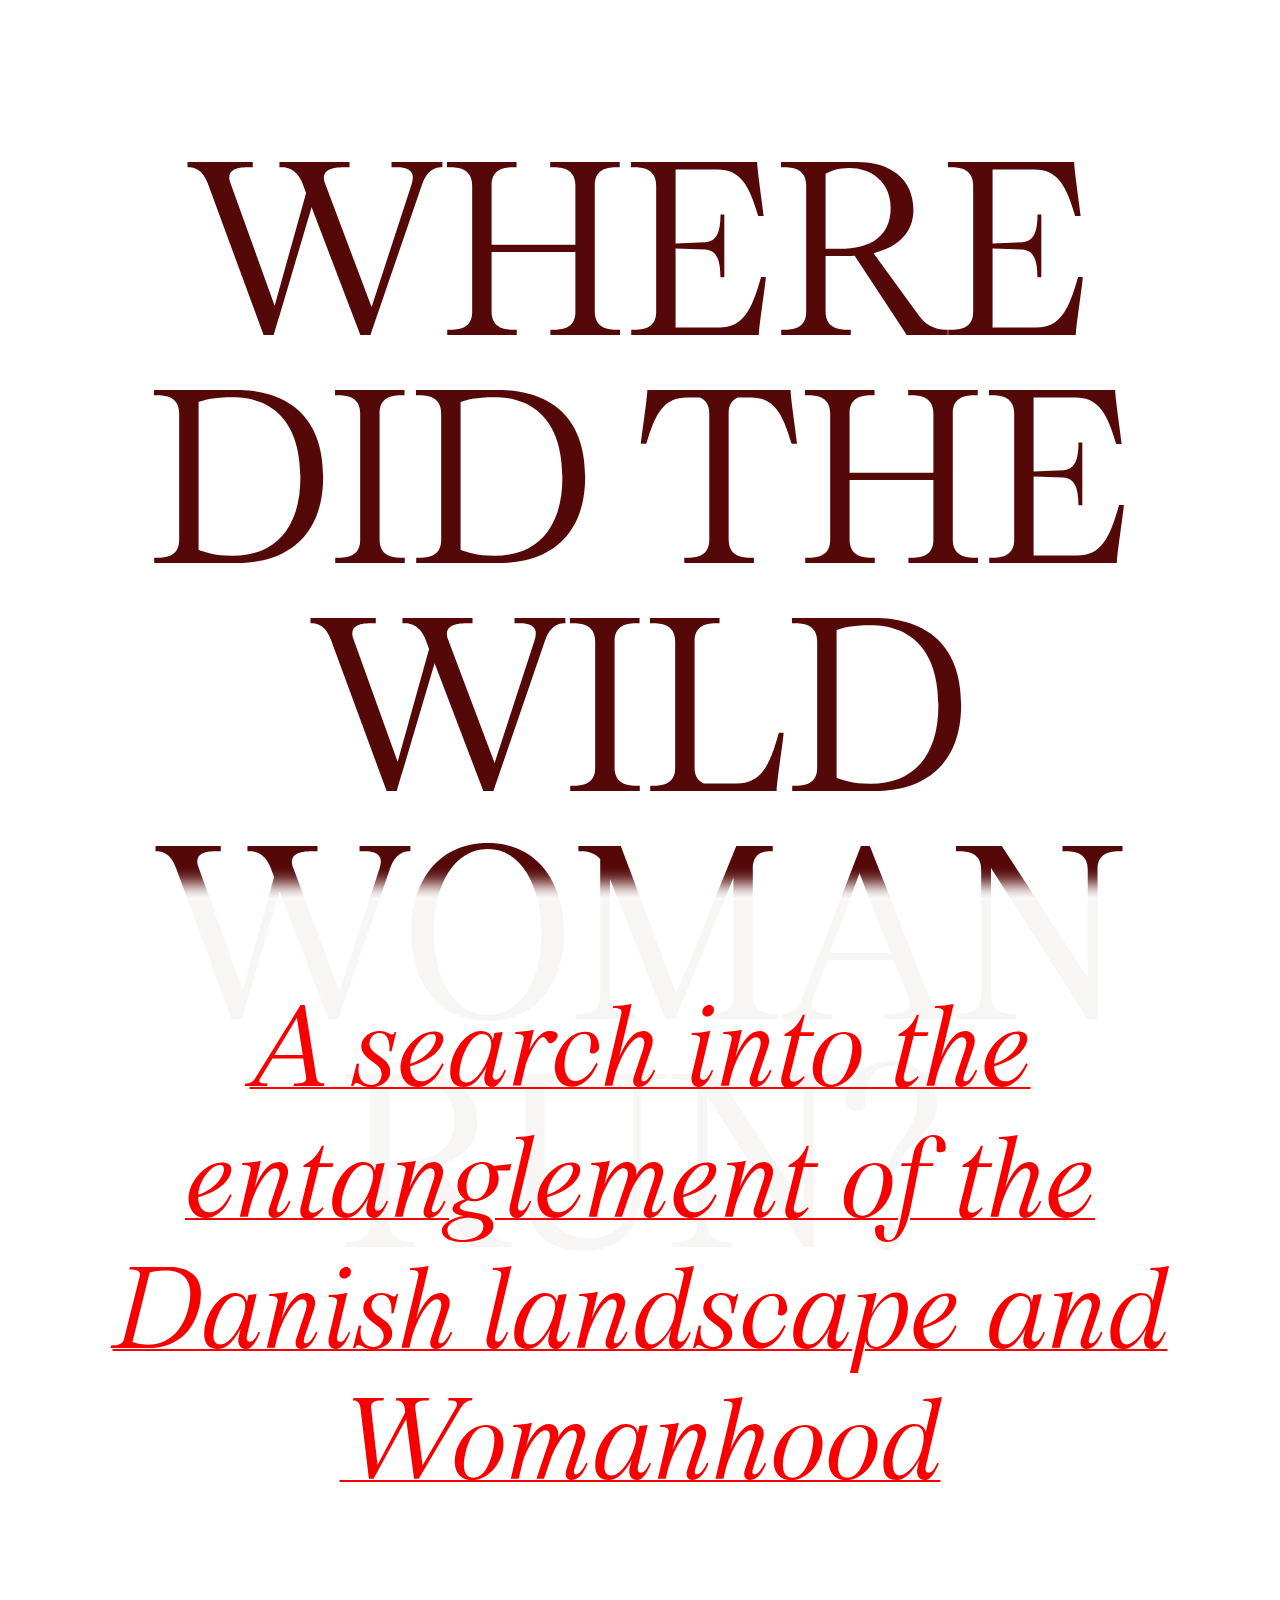
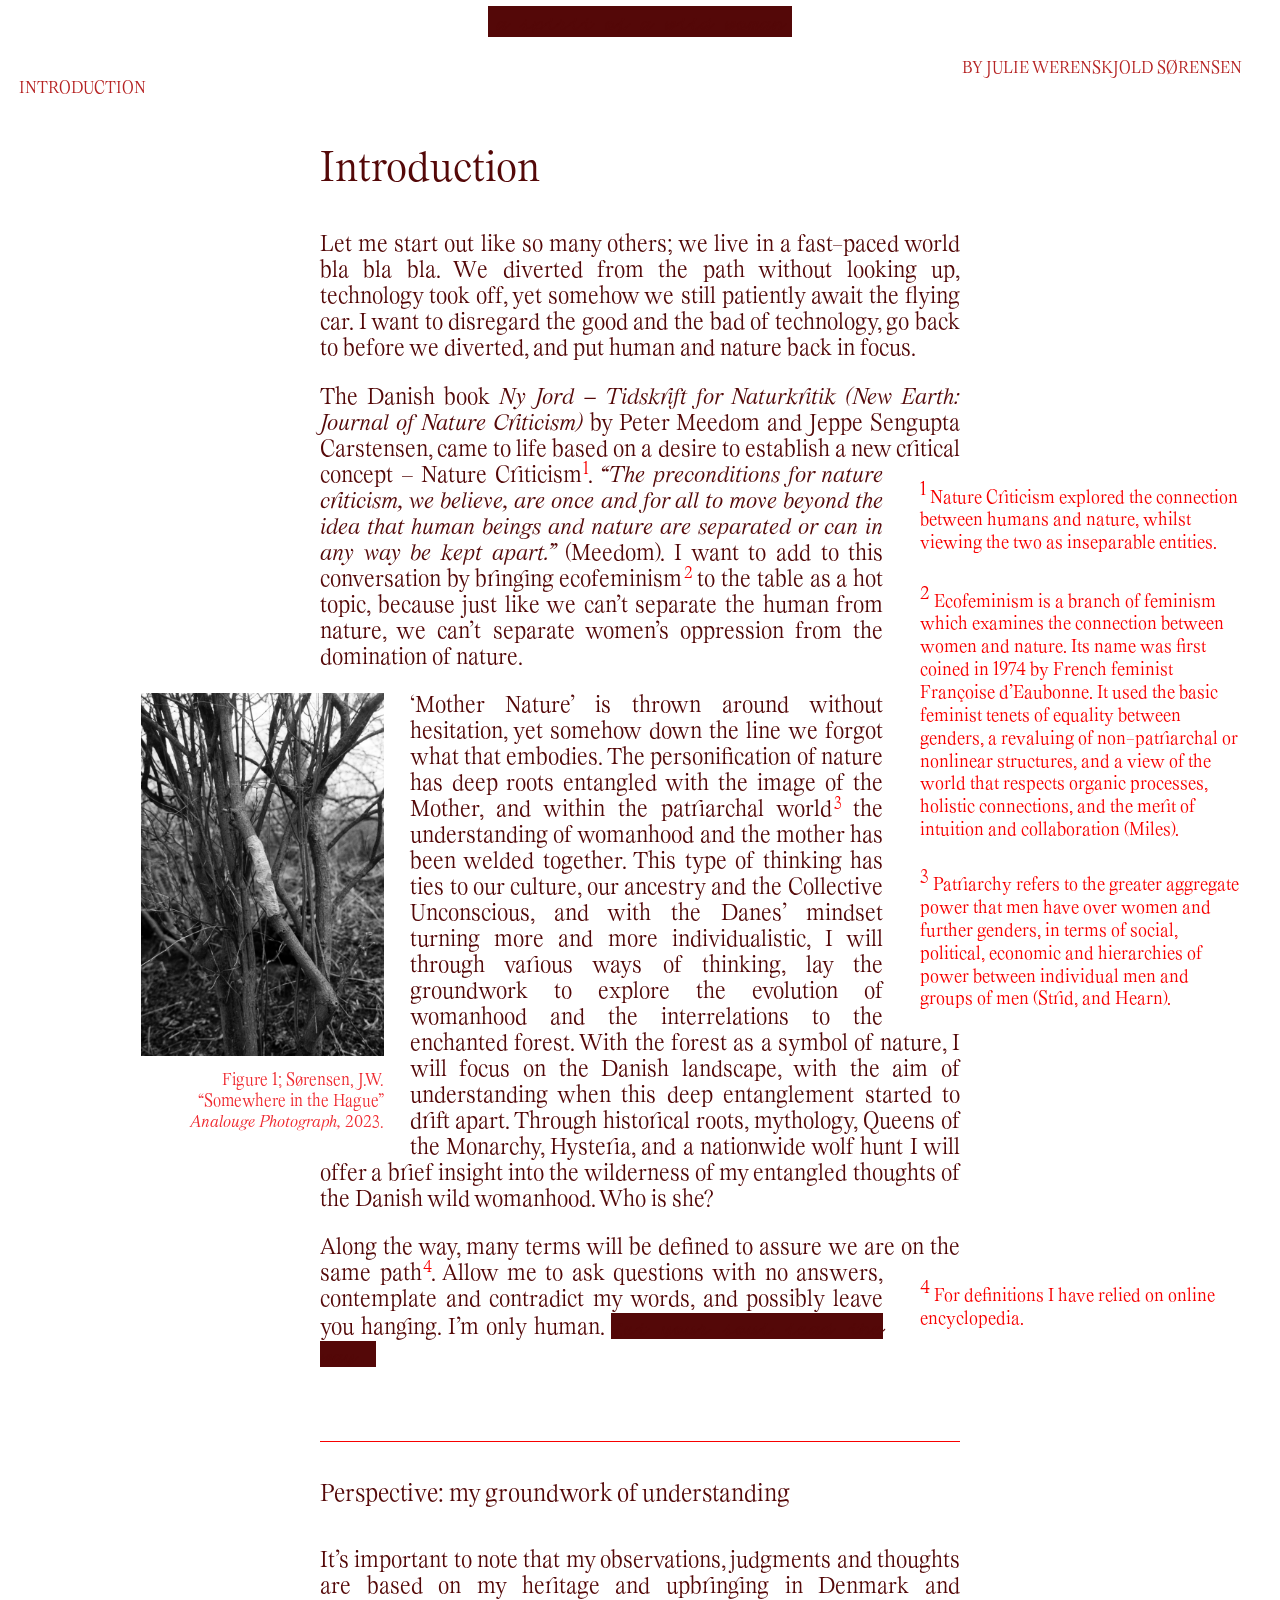
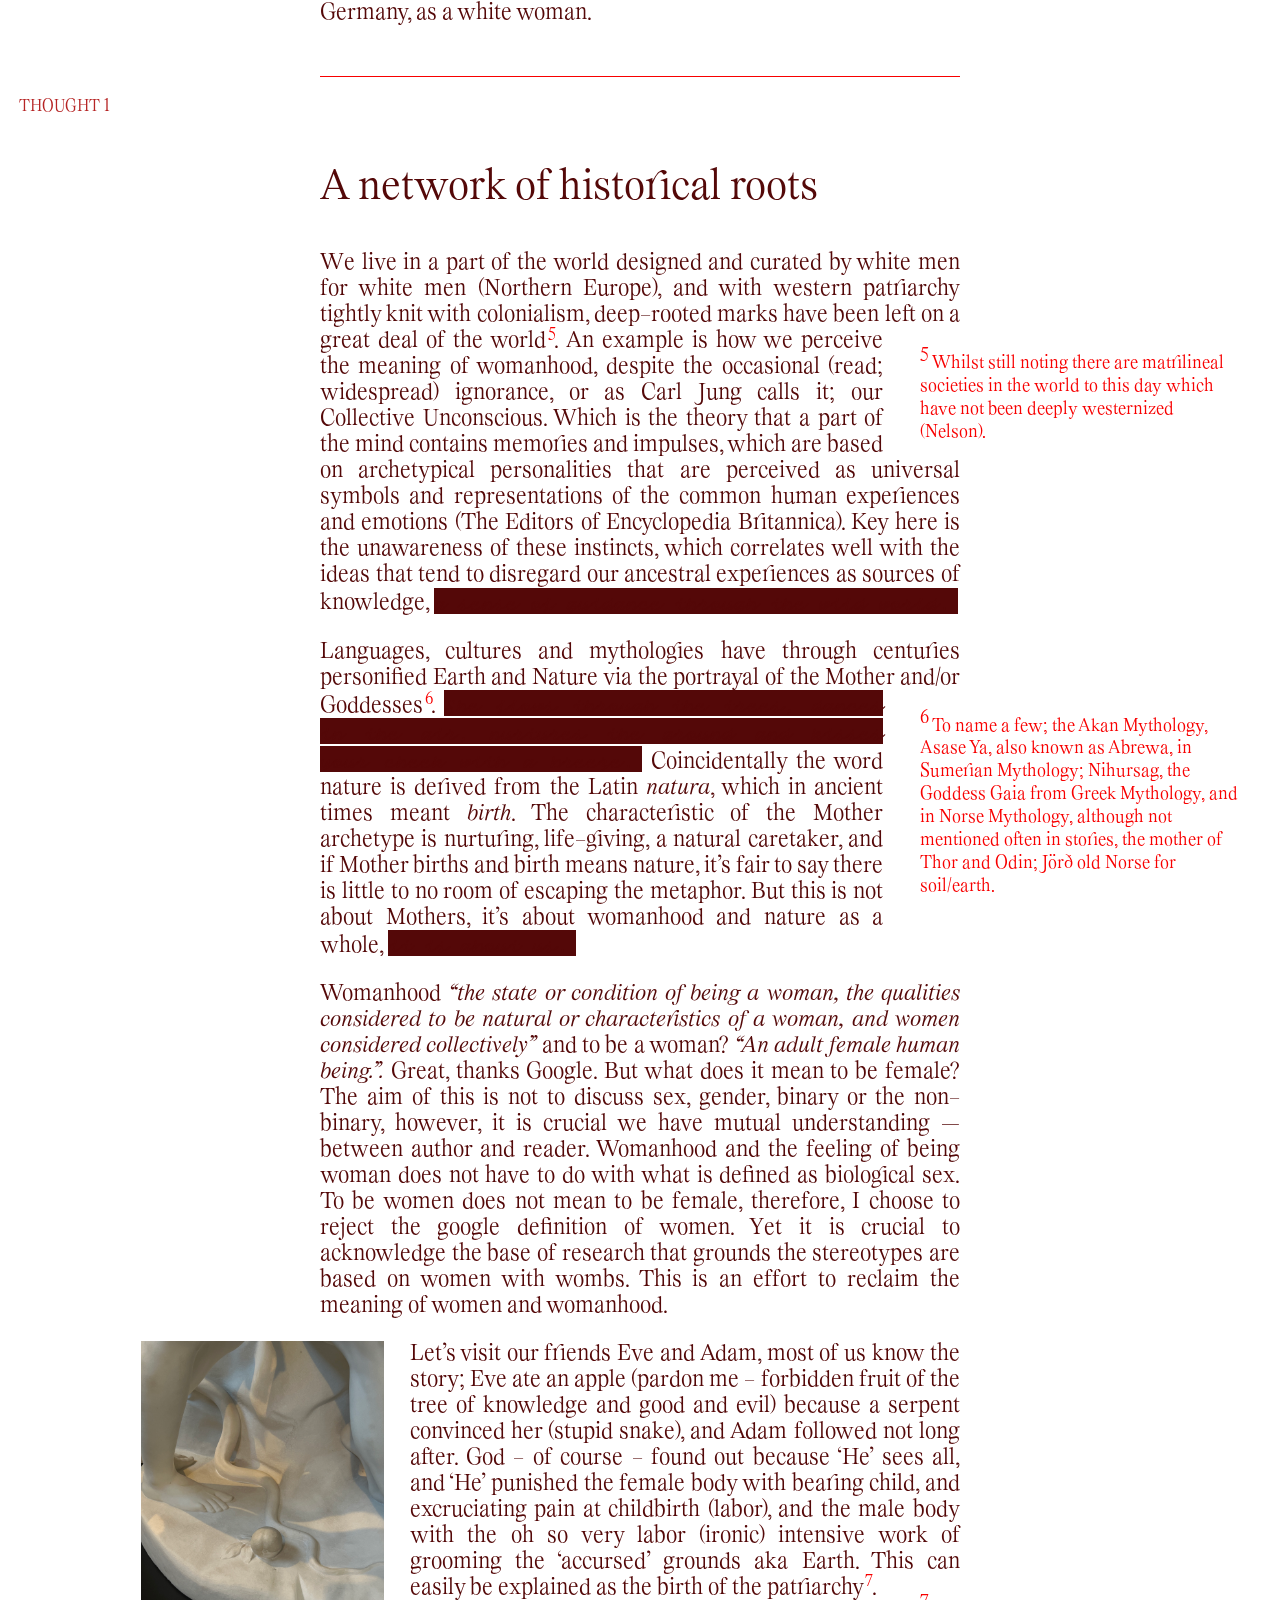
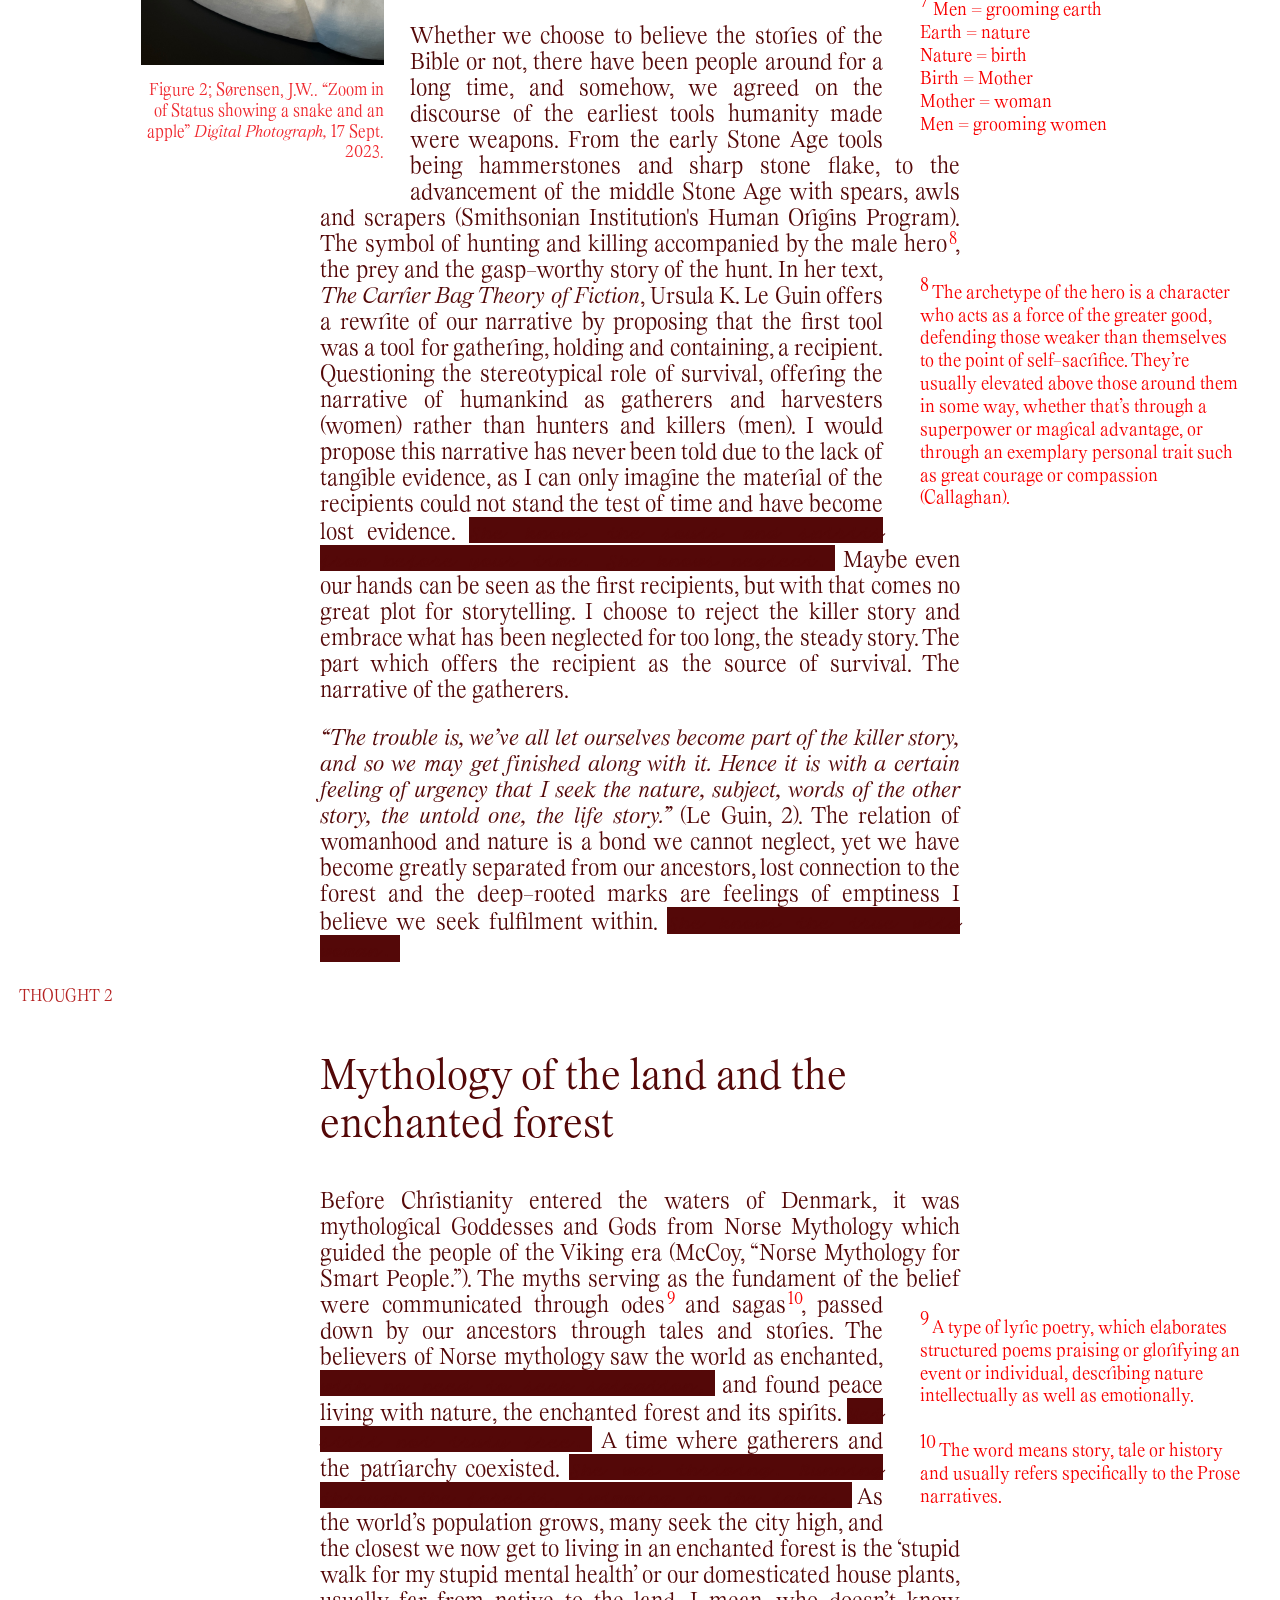
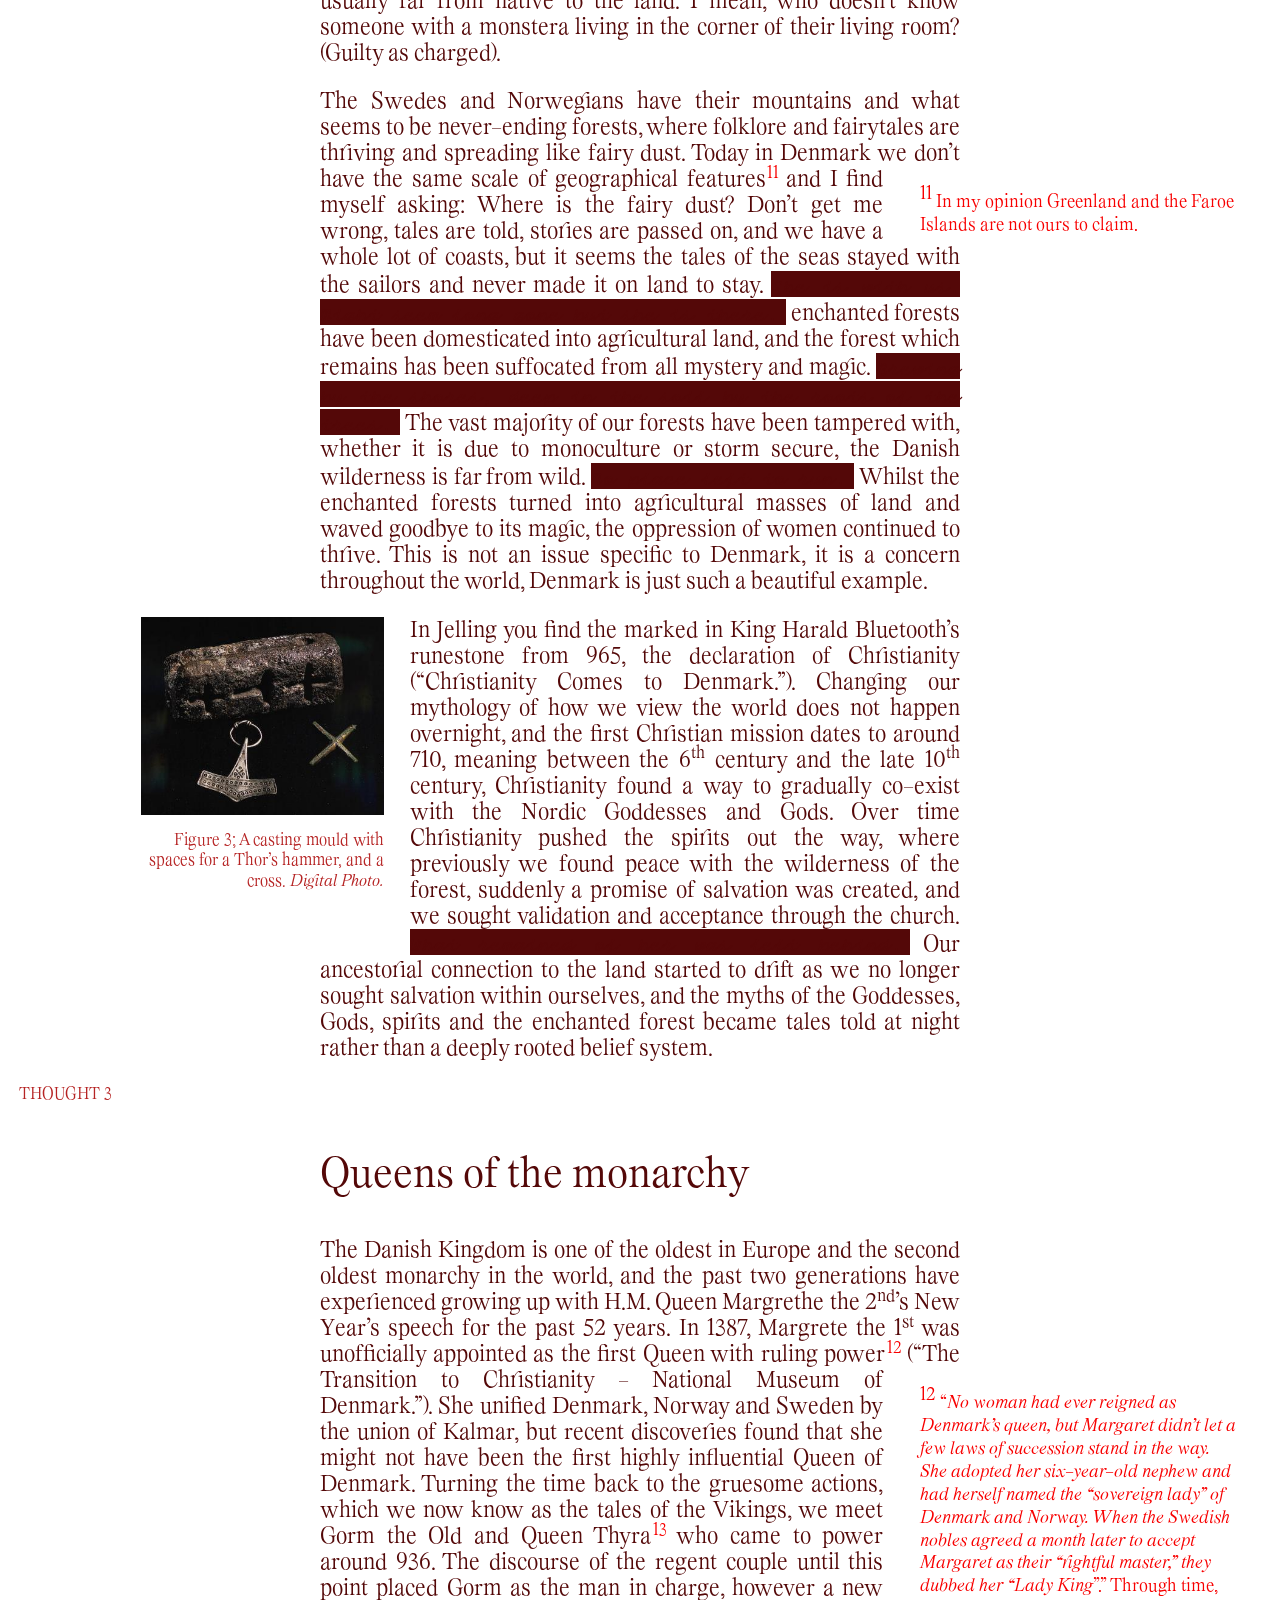
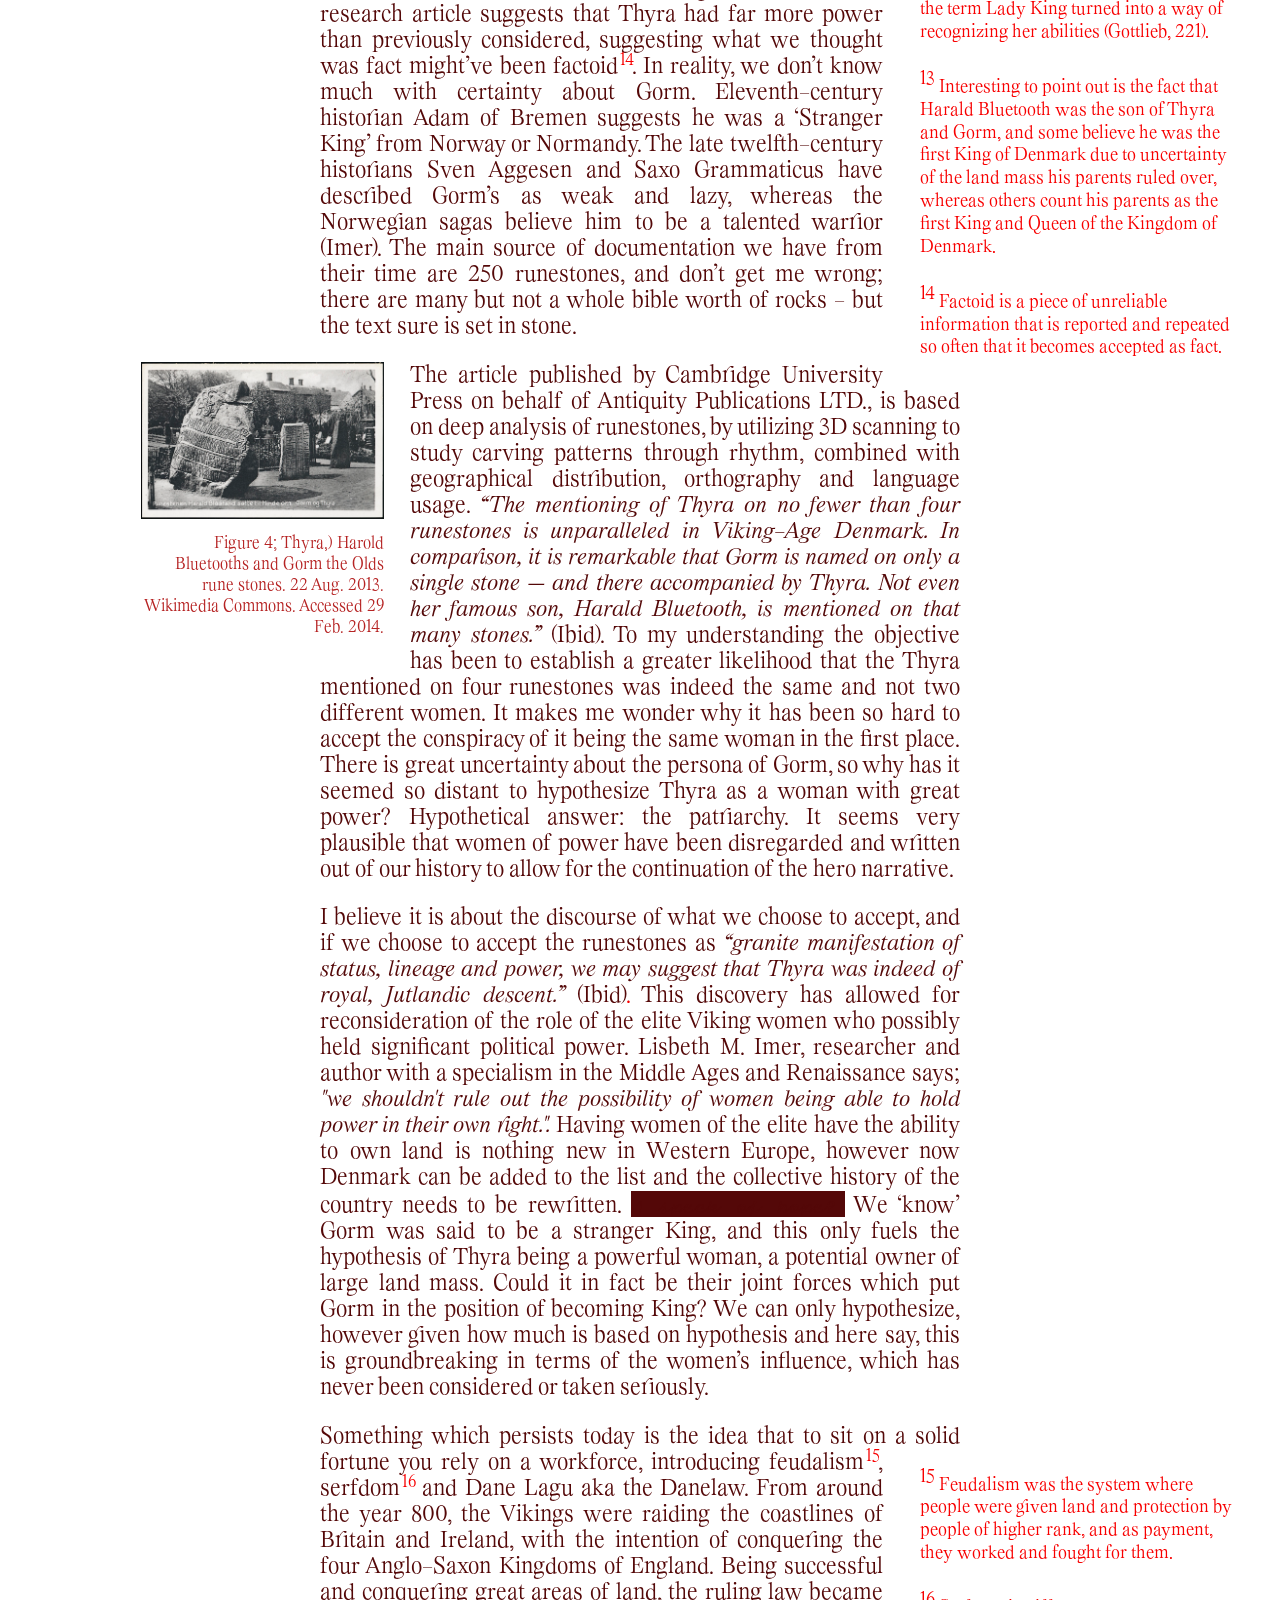
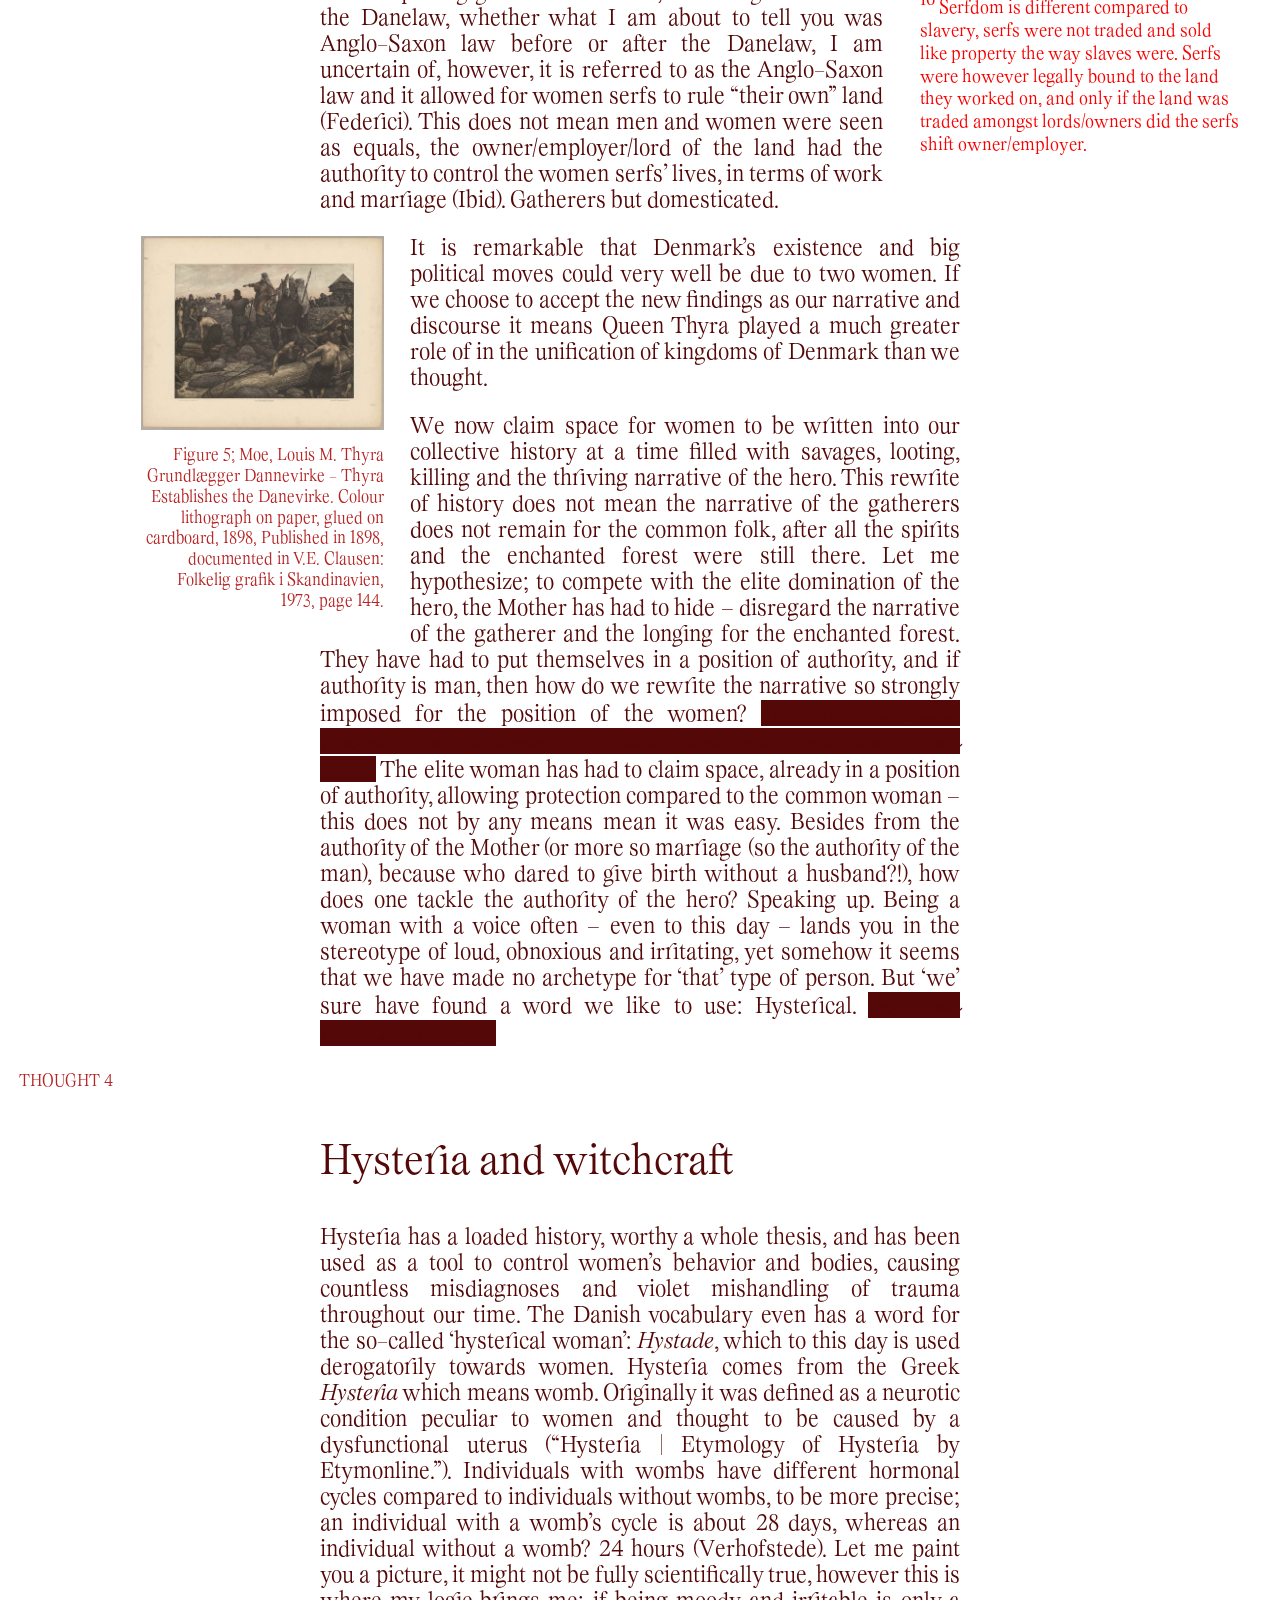
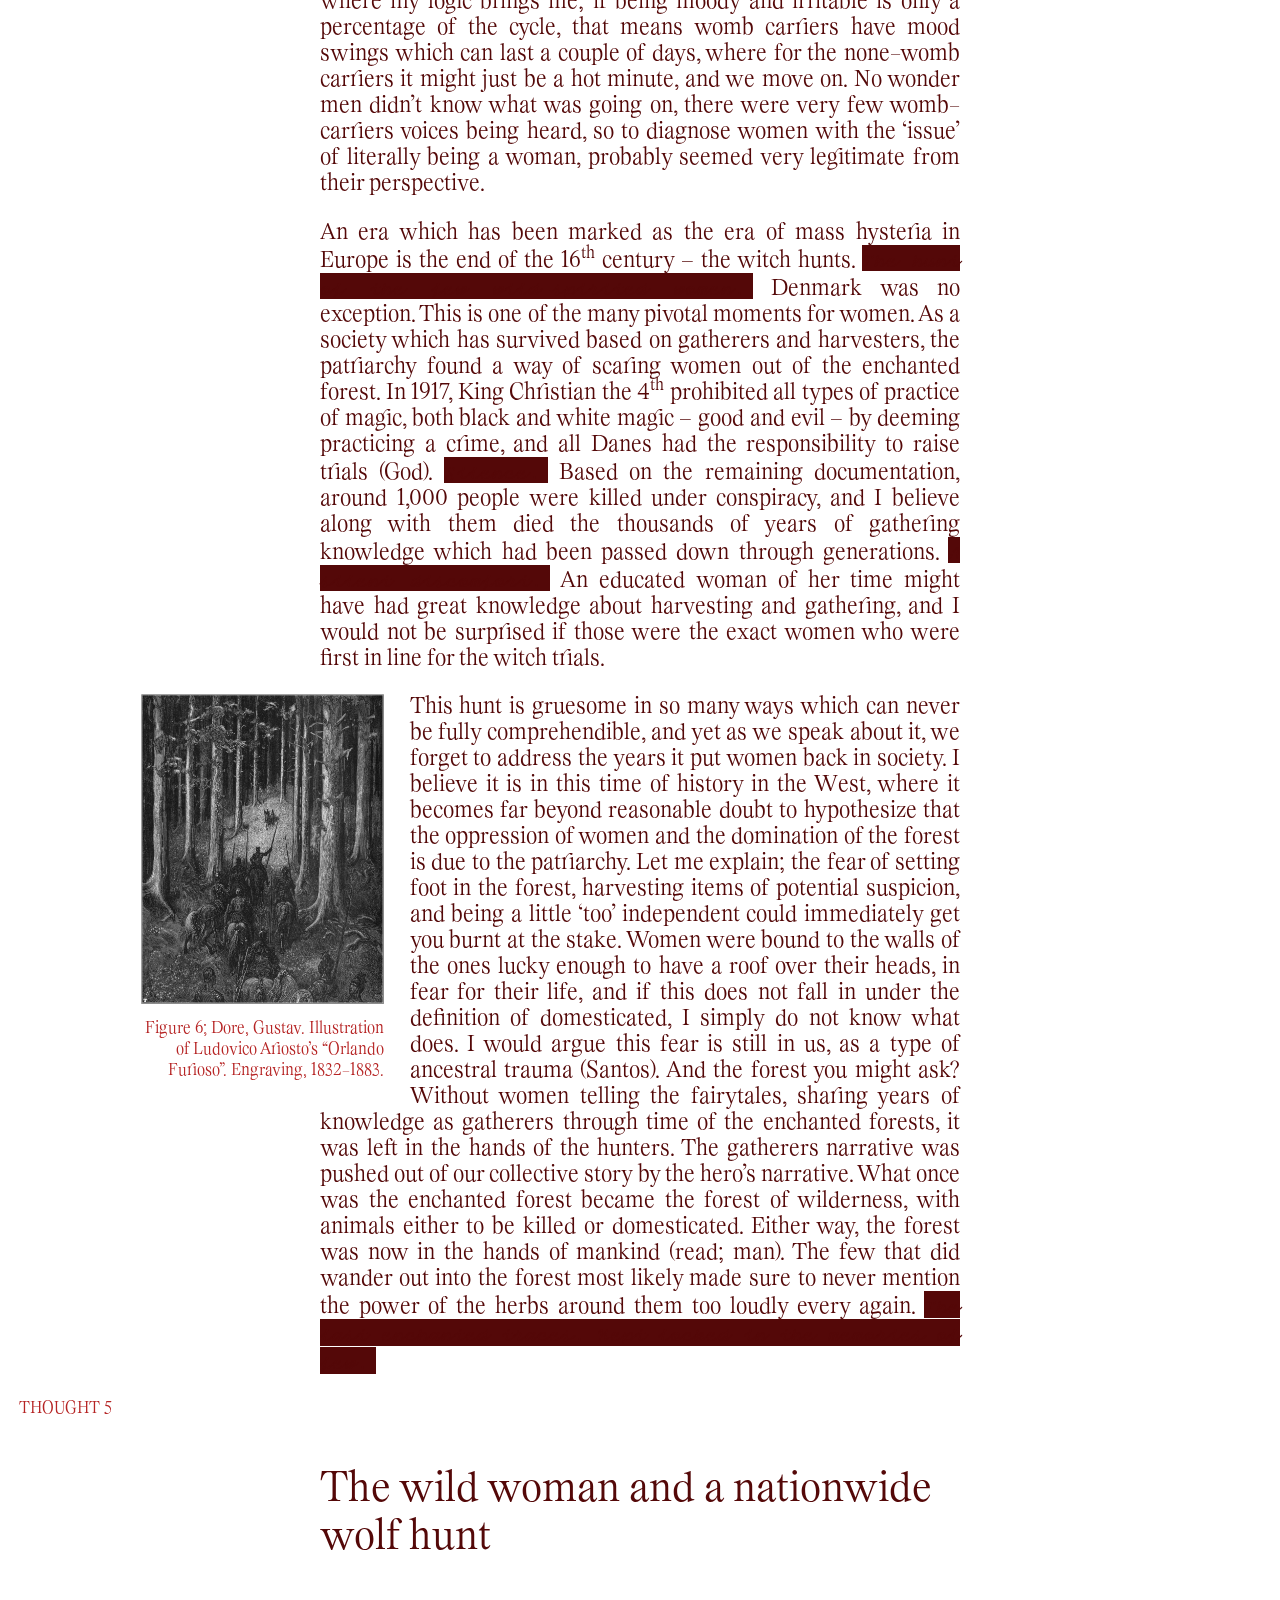
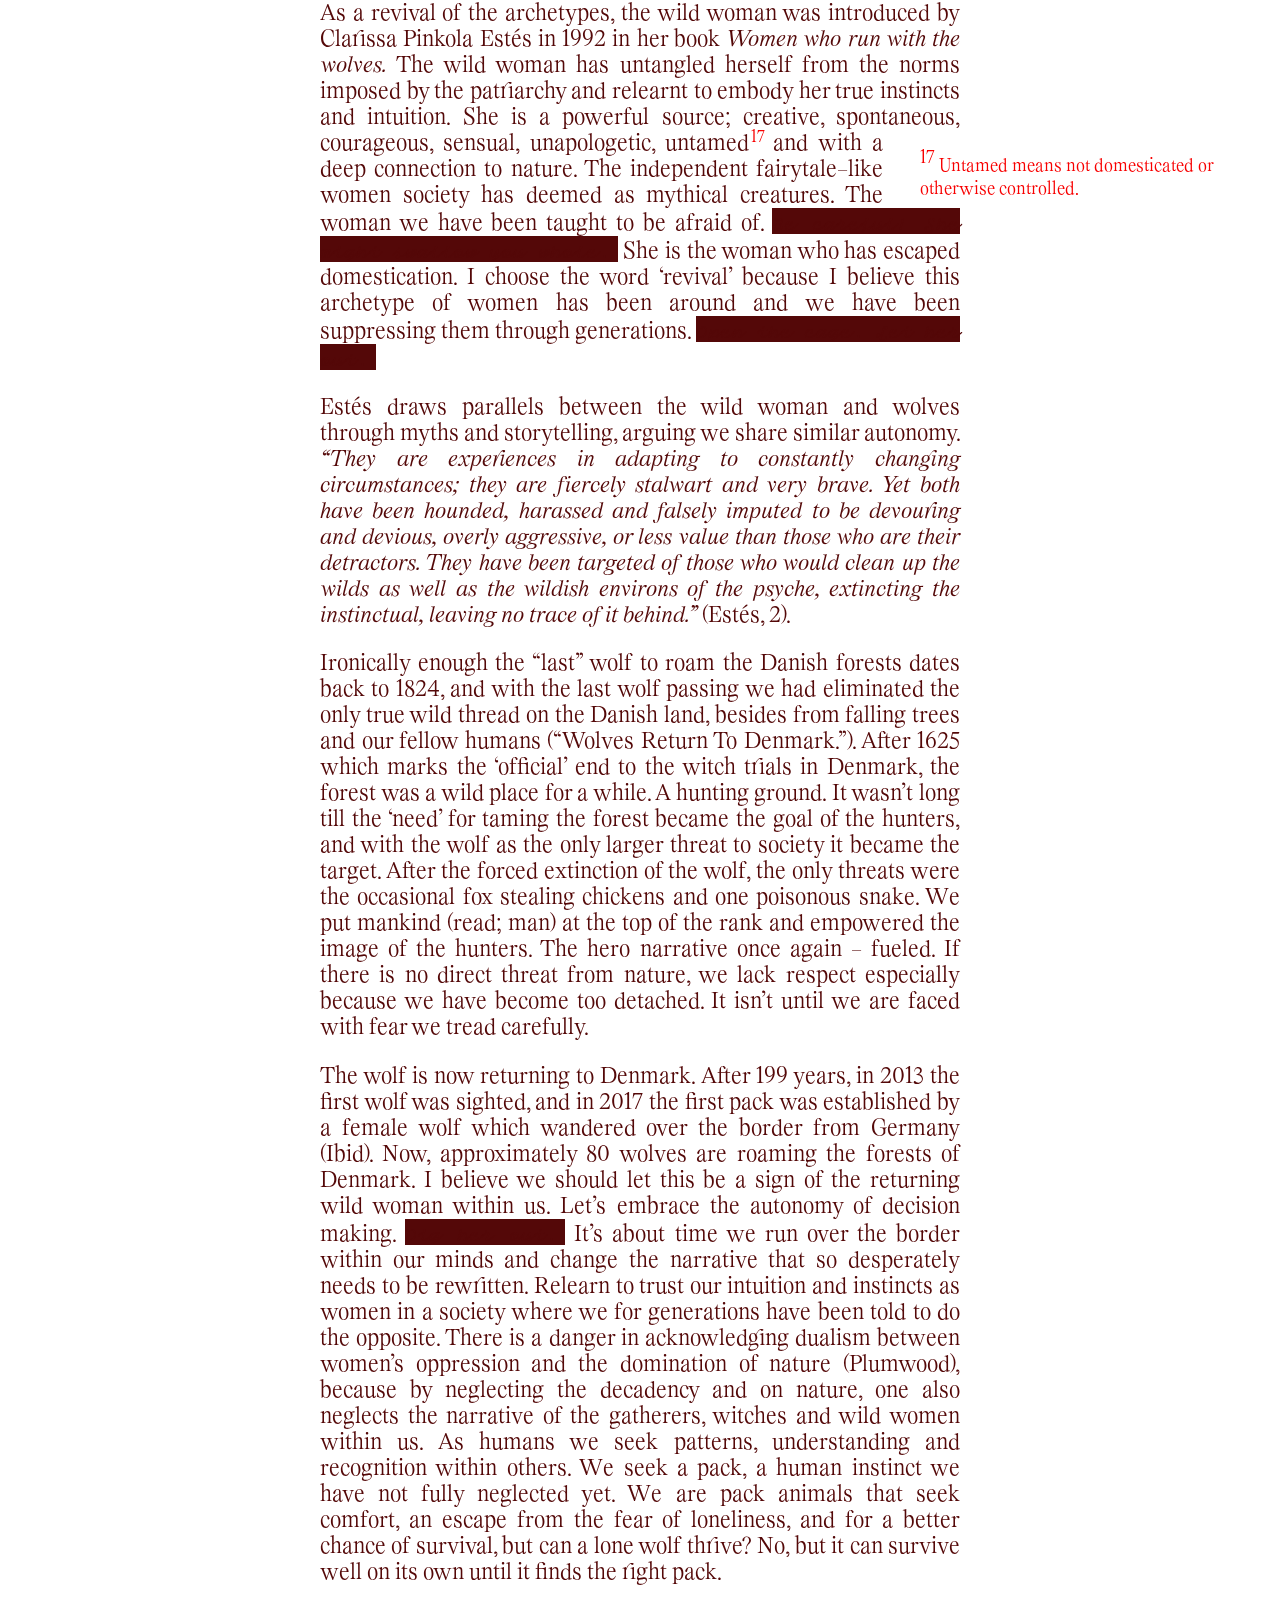
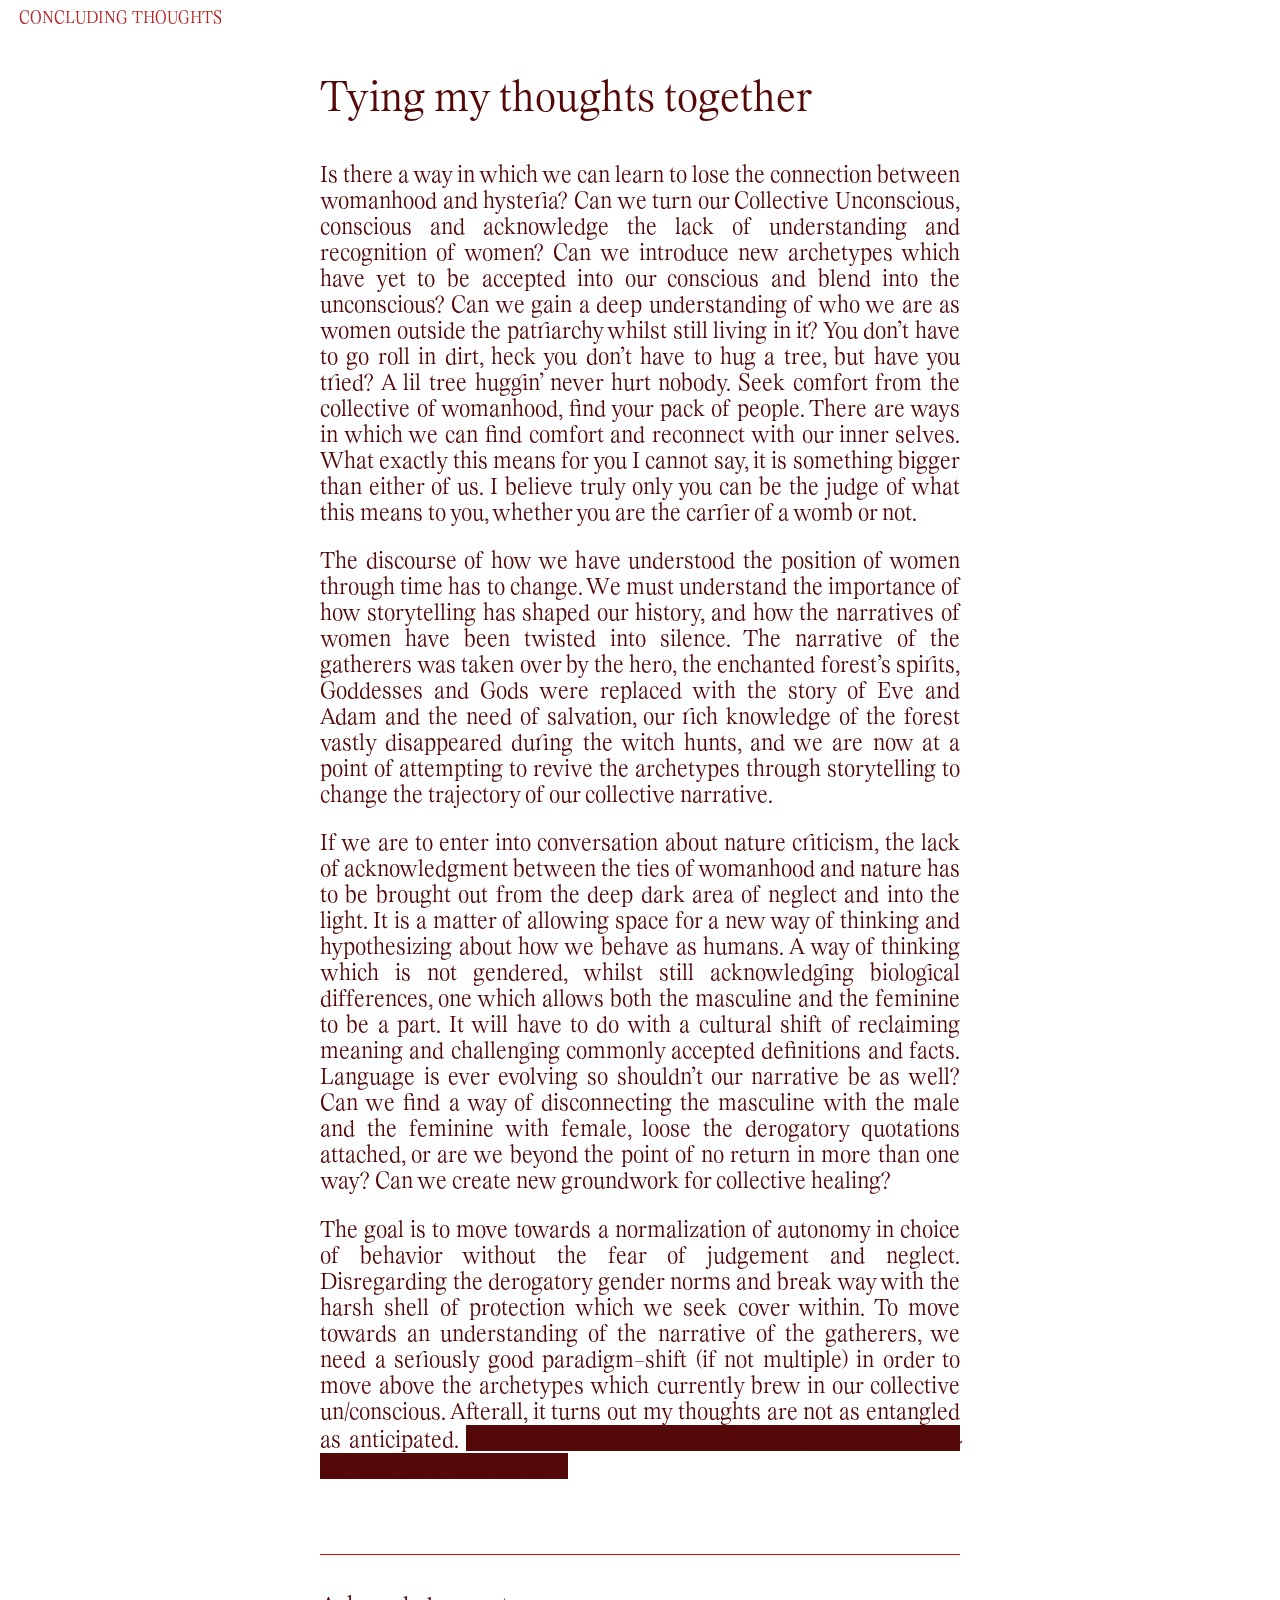
==== index.html @ 1eba6f76 "050324 trial run 2" ====
<!DOCTYPE html>

<html lang="en">

<head>

	<meta charset="utf-8">
	<meta name="viewport" content="width=device-width,initial-scale=1.0">

	<!-- meta tags, fill them with website meta infos -->
	<meta name="description" content="Description of your web page" />
	<meta name="keywords" content="Keyword 1, Keyword 2, Keyword 3, Keyword 4, Keyword 5 ..." />
	<meta name="author" content="Name of the author/owner of the webpage's content" />

	<!-- copied from the 24_02_05_JWS_THESIS?html file -->
	<meta charset="utf-8" />
	<meta name="generator" content="pandoc" />
	<meta name="viewport" content="width=device-width, initial-scale=1.0, user-scalable=yes" />

	<!-- favicon, fill with a 512x512px .png image named 'favicon.png' -->
	<!-- <link rel="icon" href="assets/images/favicon/favicon.png" /> -->
	<link rel="icon"
		href="data:image/svg+xml,<svg xmlns=%22http://www.w3.org/2000/svg%22 viewBox=%2210 0 100 100%22><text y=%22.90em%22 font-size=%2290%22>🌱</text></svg>">

	<!-- website title, visible in the browser window and on link sharing -->
	<title>Where did the wild woman run?</title>

	<!-- links for extensions and dependencies -->

	<!-- css -->
	<!-- first link your CSS dependences, here is normalize, a CSS 'reset' for cross-browser appearence uniformity -->
	<link rel="stylesheet" href="assets/css/normalize.css">
	<!-- you stylesheet -->
	<link rel="stylesheet" href="assets/css/style.css?ver=1.0">
	<!-- the link to tufte.css -->
	<!-- <link rel="stylesheet" href="assets/css/tufte.css" /> -->

	<!-- js -->
	<!-- first link your javascript dependencies, here as an example is Jquery -->
	<script type="text/javascript" src="assets/js/jquery-3.6.0.min.js"></script>
	<!-- your function scripts -->
	<script type="text/javascript" src="assets/js/script.js?ver=1.0"></script>

</head>

<body>

	<!-- webpage content goes here -->
	<section>
		<div class="page-wrapper">

			<header>
				<div class="burger-menu">
					<div class="burger-icon">Index</div>
					<nav class="dropdown">
						<ul>
							<li><a href="#chapter-0" class="button"> Introduction </a></li>
							<li><a href="#chapter-1" class="button"> Thought 1 </a></li>
							<li><a href="#chapter-2" class="button"> Thought 2 </a></li>
							<li><a href="#chapter-3" class="button"> Thought 3 </a></li>
							<li><a href="#chapter-4" class="button"> Thought 4 </a></li>
							<li><a href="#chapter-5" class="button"> Thought 5 </a></li>
							<li><a href="#chapter-6" class="button"> Concluding Thoughts </a></li>
							<li><a href="#chapter-7" class="button"> Bibliography </a></li>
						</ul>
					</nav>
				</div>
			</header>

			<div class="main-header">
				<h1>Where did the wild woman run?</h1>
			</div>

			<!-- <div class="landingpages">
		<img src="assets/images/landingpage_img.jpg" alt="" class="landingpage">
		<img src="assets/images/landingpage_img_mobile.jpg" alt="" class="landingpage_mobile">
	</div> -->

			<!-- <div class="imagery">(INSERT IMAGE VISUAL HERE)</div> -->

			<div class="thesis">

				<h2>A search into the entanglement of the Danish landscape and Womanhood</h2>

				<h4><span>a spirit of a wild woman</span></h4>

				<div id="name"> By Julie Werenskjold Sørensen</div>

				<main>

					<div class="chapter-header" id="chp-head-0">
						<a href="#chapter-0">Introduction
							<span class="mobile-only-text">Introduction</span>
						</a>
					</div>

					<h3 class="chapter-head" id="chapter-0">Introduction</h3>

					<p>Let me start out like so many others; we live in a fast-paced world bla bla bla. We diverted from
						the path without
						looking up, technology took off, yet somehow we still patiently await the flying car. I want to
						disregard the good
						and the bad of technology, go back to before we diverted, and put human and nature back in
						focus.</p>

					<p>The Danish book <em>Ny Jord – Tidskrift for Naturkritik (New Earth: Journal of Nature
							Criticism)</em> by Peter
						Meedom and Jeppe Sengupta Carstensen, came to life based on a desire to establish a new critical
						concept – Nature
						Criticism<span class="sidenote-wrapper"><label for="sn-0"
								class="margin-toggle sidenote-number"></label><input type="checkbox" id="sn-0"
								class="margin-toggle" /><span class="sidenote">Nature Criticism explored the
								connection between humans and nature, whilst viewing the two as inseparable entities.
								<br />
							</span></span>. <em>“The preconditions for nature criticism, we believe, are once and for
							all to move beyond the
							idea that human beings and nature are separated or can in any way be kept apart.”</em>
						(Meedom). I want to add to this conversation by bringing
						ecofeminism<span class="sidenote-wrapper"><label for="sn-1"
								class="margin-toggle sidenote-number"></label><input type="checkbox" id="sn-1"
								class="margin-toggle" /><span class="sidenote">Ecofeminism is a branch of feminism which
								examines the
								connection between women and nature. Its name was first coined in 1974 by French
								feminist Françoise d’Eaubonne.
								It used the basic feminist tenets of equality between genders, a revaluing of
								non-patriarchal or nonlinear
								structures, and a view of the world that respects organic processes, holistic
								connections, and the merit of
								intuition and collaboration (Miles).
								<br />
							</span></span> to the table as a hot topic, because just like we can’t separate the human
						from nature, we can’t
						separate women’s oppression from the domination of nature.</p>

					<span class="caption">
						<img src="assets/images/figure_3.jpg" alt="">
						Figure 1; Sørensen, J.W. “Somewhere in the Hague” <em>Analouge Photograph,</em> 2023.
					</span>

					<p>‘Mother Nature’ is thrown around without hesitation, yet somehow down the line we forgot what
						that embodies. The
						personification of nature has deep roots entangled with the image of the Mother, and within the
						patriarchal
						world<span class="sidenote-wrapper"><label for="sn-2"
								class="margin-toggle sidenote-number"></label><input type="checkbox" id="sn-2"
								class="margin-toggle" /><span class="sidenote">Patriarchy refers to the greater
								aggregate power that men have over women and further genders, in terms of social,
								political, economic and
								hierarchies of power between individual men and groups of men (Strid, and Hearn).
								<br />
							</span></span> the understanding of womanhood and the mother has been welded together. This
						type of thinking has
						ties to our culture, our ancestry and the Collective Unconscious, and with the Danes’ mindset
						turning more and more
						individualistic, I will through various ways of thinking, lay the groundwork to explore the
						evolution of womanhood
						and the interrelations to the enchanted forest. With the forest as a symbol of nature, I will
						focus on the Danish
						landscape, with the aim of understanding when this deep entanglement started to drift apart.
						Through historical
						roots, mythology, Queens of the Monarchy, Hysteria, and a nationwide wolf hunt I will offer a
						brief insight into the
						wilderness of my entangled thoughts of the Danish wild womanhood. Who is she?</p>

					<p>Along the way, many terms will be defined to assure we are on the same path<span
							class="sidenote-wrapper"><label for="sn-3"
								class="margin-toggle sidenote-number"></label><input type="checkbox" id="sn-3"
								class="margin-toggle" /><span class="sidenote">For definitions I have relied on online
								encyclopedia.
								<br />
							</span></span>. Allow me to ask questions with no answers, contemplate and contradict my
						words, and possibly leave
						you hanging. I’m only human. <span class="spirit">Let your soul lead the way.</span></p>

					<p><strong><br />
						</strong></p>

					<hr class="lines">
					<h5 id="perspective-my-groundwork-of-understanding">Perspective: my groundwork of understanding
						</h3>

						<p>It’s important to note that my observations, judgments and thoughts are based on my heritage
							and upbringing in
							Denmark and Germany, as a white woman.<br>
							<br>
						</p>
						<hr class="lines">




						<div class="chapter-header" id="chp-head-1">
							<a href="#chapter-1">Thought 1</a>
						</div>
						<h3 class="chapter-head" id="chapter-1">A network of historical roots
							<!-- <span class="mobile-only-text">Thought 1: A network of historical roots</span> -->
						</h3>

						<p>We live in a part of the world designed and curated by white men for white men (Northern
							Europe), and with western
							patriarchy tightly knit with colonialism, deep-rooted marks have been left on a great deal
							of the world<span class="sidenote-wrapper"><label for="sn-4"
									class="margin-toggle sidenote-number"></label><input type="checkbox" id="sn-4"
									class="margin-toggle" /><span class="sidenote">Whilst still noting there are
									matrilineal societies in
									the world to this day which have not been deeply westernized (Nelson).
									<br />
								</span></span>. An example is how we perceive the meaning of womanhood, despite the
							occasional (read; widespread)
							ignorance, or as Carl Jung calls it; our Collective Unconscious. Which is the theory that a
							part of the mind
							contains memories and impulses, which are based on archetypical personalities that are
							perceived as universal
							symbols and representations of the common human experiences and emotions (The Editors of
							Encyclopedia Britannica).
							Key here is the unawareness of these instincts, which correlates well with the ideas that
							tend to disregard our
							ancestral experiences as sources of knowledge, <span class="spirit">a sense of guidance
								through the wild world.</span></p>

						<p>Languages, cultures and mythologies have through centuries personified Earth and Nature via
							the portrayal of the
							Mother and/or Goddesses<span class="sidenote-wrapper"><label for="sn-5"
									class="margin-toggle sidenote-number"></label><input type="checkbox" id="sn-5"
									class="margin-toggle" /><span class="sidenote">To name a few; the Akan Mythology,
									Asase Ya, also known as Abrewa, in Sumerian Mythology;
									Nihursag, the Goddess Gaia from Greek Mythology, and in Norse Mythology, although
									not mentioned often in
									stories, the mother of Thor and Odin; Jörð old Norse for soil/earth.
									<br />
								</span></span>. <span class="spirit">She flows through the trees, dances in the air,
								nurtures the ground and kisses your cheek with a
								breeze.</span> Coincidentally the word nature is derived from the Latin <em>natura</em>,
							which in ancient times meant
							<em>birth</em>. The characteristic of the Mother archetype is nurturing, life-giving, a
							natural caretaker, and if
							Mother births and birth means nature, it’s fair to say there is little to no room of
							escaping the metaphor. But this
							is not about Mothers, it’s about womanhood and nature as a whole, <span class="spirit">it is
								about us.</span>
						</p>

						<p>Womanhood <em>“the state or condition of being a woman, the qualities considered to be
								natural or characteristics
								of a woman, and women considered collectively”</em> and to be a woman? <em>“An adult
								female human being.”.</em>
							Great, thanks Google. But what does it mean to be female? The aim of this is not to discuss
							sex, gender, binary or
							the non-binary, however, it is crucial we have mutual understanding — between author and
							reader. Womanhood and the
							feeling of being woman does not have to do with what is defined as biological sex. To be
							women does not mean to be
							female, therefore, I choose to reject the google definition of women. Yet it is crucial to
							acknowledge the base of
							research that grounds the stereotypes are based on women with wombs. This is an effort to
							reclaim the meaning of
							women and womanhood.</p>


						<span class="caption">
							<img src="assets/images/figure_6.jpg" alt="">
							Figure 2; Sørensen, J.W.. “Zoom in of Status showing a snake and an apple” <em>Digital
								Photograph,</em> 17 Sept. 2023.
						</span>

						<p>Let’s visit our friends Eve and Adam, most of us know the story; Eve ate an apple (pardon me
							- forbidden fruit of
							the tree of knowledge and good and evil) because a serpent convinced her (stupid snake), and
							Adam followed not long
							after. God - of course - found out because ‘He’ sees all, and ‘He’ punished the female body
							with bearing child, and
							excruciating pain at childbirth (labor), and the male body with the oh so very labor
							(ironic) intensive work of
							grooming the ‘accursed’ grounds aka Earth. This can easily be explained as the birth of the
							patriarchy<span class="sidenote-wrapper"><label for="sn-6"
									class="margin-toggle sidenote-number"></label><input type="checkbox" id="sn-6"
									class="margin-toggle" /><span class="sidenote">Men = grooming earth<br />
									Earth = nature<br />
									Nature = birth<br />
									Birth = Mother<br />
									Mother = woman<br />
									Men = grooming women
								</span></span>.</p>

						<p>Whether we choose to believe the stories of the Bible or not, there have been people around
							for a long time, and
							somehow, we agreed on the discourse of the earliest tools humanity made were weapons. From
							the early Stone Age tools
							being hammerstones and sharp stone flake, to the advancement of the middle Stone Age with
							spears, awls and scrapers
							(Smithsonian Institution's Human Origins Program). The symbol of hunting and killing
							accompanied by the male
							hero<span class="sidenote-wrapper"><label for="sn-7"
									class="margin-toggle sidenote-number"></label><input type="checkbox" id="sn-7"
									class="margin-toggle" /><span class="sidenote">The archetype of the hero is a
									character who acts as a force of the greater good, defending those weaker than
									themselves to the point of
									self-sacrifice. They’re usually elevated above those around them in some way,
									whether that’s through a
									superpower or magical advantage, or through an exemplary personal trait such as
									great courage or compassion
									(Callaghan).
									<br />
								</span></span>, the prey and the gasp-worthy story of the hunt. In her text, <em>The
								Carrier Bag Theory of
								Fiction</em>, Ursula K. Le Guin offers a rewrite of our narrative by proposing that the
							first tool was a tool for
							gathering, holding and containing, a recipient. Questioning the stereotypical role of
							survival, offering the
							narrative of humankind as gatherers and harvesters (women) rather than hunters and killers
							(men). I would propose
							this narrative has never been told due to the lack of tangible evidence, as I can only
							imagine the material of the
							recipients could not stand the test of time and have become lost evidence. <span
								class="spirit">She knows the souls and spirits from
								before your time. She knows neglect.</span> Maybe even our hands can be seen as the
							first recipients, but with that comes
							no great plot for storytelling. I choose to reject the killer story and embrace what has
							been neglected for too
							long, the steady story. The part which offers the recipient as the source of survival. The
							narrative of the
							gatherers.</p>

						<p><em>“The trouble is, we’ve all let ourselves become part of the killer story, and so we may
								get finished along with
								it. Hence it is with a certain feeling of urgency that I seek the nature, subject, words
								of the other story, the
								untold one, the life story.”</em> (Le Guin, 2). The relation of womanhood and nature is
							a bond we cannot neglect,
							yet we have become greatly separated from our ancestors, lost connection to the forest and
							the deep-rooted marks are
							feelings of emptiness I believe we seek fulfilment within. <span class="spirit">She knows
								the true wild woman.</span></p>



						<div class="chapter-header" id="chp-head-2">
							<a href="#chapter-2">Thought 2</a>
						</div>
						<h3 class="chapter-head" id="chapter-2">Mythology of the land and the enchanted
							forest
							<!-- <span class="mobile-only-text">Thought 2: Mythology of the land and the enchanted forest</span> -->
						</h3>

						<p>Before Christianity entered the waters of Denmark, it was mythological Goddesses and Gods
							from Norse Mythology
							which guided the people of the Viking era (McCoy, “Norse Mythology for Smart People.”). The
							myths serving as the
							fundament of the belief were communicated through odes<span class="sidenote-wrapper"><label
									for="sn-8" class="margin-toggle sidenote-number"></label><input type="checkbox"
									id="sn-8" class="margin-toggle" /><span class="sidenote">A type of lyric poetry,
									which elaborates structured poems praising or glorifying an event or
									individual, describing nature intellectually as well as emotionally.
									<br />
								</span></span> and sagas<span class="sidenote-wrapper"><label for="sn-9"
									class="margin-toggle sidenote-number"></label><input type="checkbox" id="sn-9"
									class="margin-toggle" /><span class="sidenote">The word means story, tale or history
									and usually refers specifically to the Prose
									narratives.
									<br />
								</span></span>, passed down by our ancestors through tales and stories. The believers of
							Norse mythology saw the
							world as enchanted, <span class="spirit">with no need to seek salvation,</span> and found
							peace living with nature, the enchanted forest and its
							spirits. <span class="spirit">Yet still not truly free.</span> A time where gatherers and
							the patriarchy coexisted. <span class="spirit">She was thriving. Running
								through the forests, swimming in the lakes.</span> As the world’s population grows, many
							seek the city high, and the
							closest we now get to living in an enchanted forest is the ‘stupid walk for my stupid mental
							health’ or our
							domesticated house plants, usually far from native to the land. I mean, who doesn’t know
							someone with a monstera
							living in the corner of their living room? (Guilty as charged).</p>

						<p>The Swedes and Norwegians have their mountains and what seems to be never-ending forests,
							where folklore and
							fairytales are thriving and spreading like fairy dust. Today in Denmark we don’t have the
							same scale of geographical
							features<span class="sidenote-wrapper"><label for="sn-10"
									class="margin-toggle sidenote-number"></label><input type="checkbox" id="sn-10"
									class="margin-toggle" /><span class="sidenote">In my opinion Greenland and the Faroe
									Islands are not ours to claim.
									<br />
								</span></span> and I find myself asking: Where is the fairy dust? Don’t get me wrong,
							tales are told, stories are
							passed on, and we have a whole lot of coasts, but it seems the tales of the seas stayed with
							the sailors and never
							made it on land to stay. <span class="spirit">She is with us. Might seem long gone but she
								is there.</span> enchanted forests have been
							domesticated into agricultural land, and the forest which remains has been suffocated from
							all mystery and magic.
							<span class="spirit">Brewing by the shores, deep in the soil by the roots of the
								trees.</span> The vast majority of our forests have been
							tampered with, whether it is due to monoculture or storm secure, the Danish wilderness is
							far from wild. <span class="spirit">No place
								left to run.</span> Whilst the enchanted forests turned into agricultural masses of land
							and waved goodbye to its magic,
							the oppression of women continued to thrive. This is not an issue specific to Denmark, it is
							a concern throughout
							the world, Denmark is just such a beautiful example.
						</p>

						<span class="caption">
							<img src="assets/images/figure_7.jpg" alt="">
							<a href="https://en.natmus.dk/historical-knowledge/denmark/prehistoric-period-until-1050-ad/the-viking-age/religion-magic-death-and-rituals/christianity-comes-to-denmark/">
								Figure 3; A casting mould with spaces for a Thor’s hammer, and a cross. <em>Digital Photo.</em>
								<br>
								<br>
							</a>
						</span>

						<p>In Jelling you find the marked in King Harald Bluetooth’s runestone from 965, the declaration
							of Christianity
							(“Christianity Comes to Denmark.”). Changing our mythology of how we view the world does not
							happen overnight, and
							the first Christian mission dates to around 710, meaning between the 6<sup>th</sup> century
							and the late
							10<sup>th</sup> century, Christianity found a way to gradually co-exist with the Nordic
							Goddesses and Gods. Over
							time Christianity pushed the spirits out the way, where previously we found peace with the
							wilderness of the forest,
							suddenly a promise of salvation was created, and we sought validation and acceptance through
							the church. <span class="spirit">What
								remained of her was left behind.</span> Our ancestorial connection to the land started
							to drift as we no longer sought
							salvation within ourselves, and the myths of the Goddesses, Gods, spirits and the enchanted
							forest became tales told
							at night rather than a deeply rooted belief system.</p>

						<div class="chapter-header" id="chp-head-3">
							<a href="#chapter-3">Thought 3</a>
						</div>
						<h3 class="chapter-head" id="chapter-3">Queens of the monarchy
							<span class="mobile-only-text">Thought 3: Queens of the monarchy</span>
						</h3>

						<p>The Danish Kingdom is one of the oldest in Europe and the second oldest monarchy in the
							world, and the past two
							generations have experienced growing up with H.M. Queen Margrethe the 2<sup>nd</sup>’s New
							Year’s speech for the
							past 52 years. In 1387, Margrete the 1<sup>st</sup> was unofficially appointed as the first
							Queen with ruling
							power<span class="sidenote-wrapper"><label for="sn-11"
									class="margin-toggle sidenote-number"></label><input type="checkbox" id="sn-11"
									class="margin-toggle" /><span class="sidenote">“<em>No woman had ever reigned as
										Denmark’s queen, but Margaret didn’t let a few laws of succession stand in the
										way. She adopted her
										six-year-old nephew and had herself named the “sovereign lady” of Denmark and
										Norway. When the Swedish nobles
										agreed a month later to accept Margaret as their “rightful master,” they dubbed
										her “Lady King</em>”.” Through
									time, the term Lady King turned into a way of recognizing her abilities (Gottlieb,
									221).
									<br />
								</span></span> (“The Transition to Christianity - National Museum of Denmark.”). She
							unified Denmark, Norway and
							Sweden by the union of Kalmar, but recent discoveries found that she might not have been the
							first highly
							influential Queen of Denmark. Turning the time back to the gruesome actions, which we now
							know as the tales of the
							Vikings, we meet Gorm the Old and Queen Thyra<span class="sidenote-wrapper"><label
									for="sn-12" class="margin-toggle sidenote-number"></label><input type="checkbox"
									id="sn-12" class="margin-toggle" /><span class="sidenote">Interesting to point out
									is the fact that Harald Bluetooth was the son of Thyra and Gorm, and
									some believe he was the first King of Denmark due to uncertainty of the land mass
									his parents ruled over,
									whereas others count his parents as the first King and Queen of the Kingdom of
									Denmark.
									<br />
								</span></span> who came to power around 936. The discourse of the regent couple until
							this point placed Gorm as
							the man in charge, however a new research article suggests that Thyra had far more power
							than previously considered,
							suggesting what we thought was fact might’ve been factoid<span
								class="sidenote-wrapper"><label for="sn-13"
									class="margin-toggle sidenote-number"></label><input type="checkbox" id="sn-13"
									class="margin-toggle" /><span class="sidenote">Factoid is a piece of unreliable
									information that is reported and repeated so often that it
									becomes accepted as fact.
									<br />
								</span></span>. In reality, we don’t know much with certainty about Gorm.
							Eleventh-century historian Adam of
							Bremen suggests he was a ‘Stranger King’ from Norway or Normandy. The late twelfth-century
							historians Sven Aggesen
							and Saxo Grammaticus have described Gorm’s as weak and lazy, whereas the Norwegian sagas
							believe him to be a
							talented warrior (Imer). The main source of documentation we have from their time are 250
							runestones, and don’t get
							me wrong; there are many but not a whole bible worth of rocks - but the text sure is set in
							stone.</p>

						<span class="caption">
							<img src="assets/images/figure_8.jpg" alt="">
							<a href="https://commons.wikimedia.org/wiki/File:Harold_Bluetooths_and_Gorm_the_Olds_rune_stones_(9157863685).jpg">
							Figure 4; Thyra,) Harold Bluetooths and Gorm the Olds rune stones. 22 Aug. 2013. Wikimedia
							Commons. Accessed 29 Feb. 2014. </a>
						</span>

						<p>The article published by Cambridge University Press on behalf of Antiquity Publications LTD.,
							is based on deep
							analysis of runestones, by utilizing 3D scanning to study carving patterns through rhythm,
							combined with
							geographical distribution, orthography and language usage. <em>“The mentioning of Thyra on
								no fewer than four
								runestones is unparalleled in Viking-Age Denmark. In comparison, it is remarkable that
								Gorm is named on only a
								single stone — and there accompanied by Thyra. Not even her famous son, Harald
								Bluetooth, is mentioned on that
								many stones.”</em> (Ibid). To my understanding the objective has been to establish a
							greater likelihood that the
							Thyra mentioned on four runestones was indeed the same and not two different women. It makes
							me wonder why it has
							been so hard to accept the conspiracy of it being the same woman in the first place. There
							is great uncertainty
							about the persona of Gorm, so why has it seemed so distant to hypothesize Thyra as a woman
							with great power?
							Hypothetical answer: the patriarchy. It seems very plausible that women of power have been
							disregarded and written
							out of our history to allow for the continuation of the hero narrative.</p>

						<p>I believe it is about the discourse of what we choose to accept, and if we choose to accept
							the runestones as
							<em>“granite manifestation of status, lineage and power, we may suggest that Thyra was
								indeed of royal, Jutlandic
								descent.”</em> (Ibid)<span class="smallcaps">.</span> This discovery has allowed for
							reconsideration of the role
							of the elite Viking women who possibly held significant political power. Lisbeth M. Imer,
							researcher and author with
							a specialism in the Middle Ages and Renaissance says; <em>"we shouldn't rule out the
								possibility of women being able
								to hold power in their own right.".</em> Having women of the elite have the ability to
							own land is nothing new in
							Western Europe, however now Denmark can be added to the list and the collective history of
							the country needs to be
							rewritten. <span class="spirit">A speck of hope?</span> We ‘know’ Gorm was said to be a
							stranger King, and this only fuels the hypothesis of
							Thyra being a powerful woman, a potential owner of large land mass. Could it in fact be
							their joint forces which put
							Gorm in the position of becoming King? We can only hypothesize, however given how much is
							based on hypothesis and
							here say, this is groundbreaking in terms of the women’s influence, which has never been
							considered or taken
							seriously.
						</p>

						<p>Something which persists today is the idea that to sit on a solid fortune you rely on a
							workforce, introducing
							feudalism<span class="sidenote-wrapper"><label for="sn-14"
									class="margin-toggle sidenote-number"></label><input type="checkbox" id="sn-14"
									class="margin-toggle" /><span class="sidenote">Feudalism was the system where people
									were given land and protection by people of higher rank, and as payment, they worked
									and fought for them.
									<br />
								</span></span>, serfdom<span class="sidenote-wrapper"><label for="sn-15"
									class="margin-toggle sidenote-number"></label><input type="checkbox" id="sn-15"
									class="margin-toggle" /><span class="sidenote">Serfdom is different compared to
									slavery, serfs were not traded and sold like property the way
									slaves were. Serfs were however legally bound to the land they worked on, and only
									if the land was traded
									amongst lords/owners did the serfs shift owner/employer.
									<br />
								</span></span> and Dane Lagu aka the Danelaw. From around the year 800, the Vikings were
							raiding the coastlines of
							Britain and Ireland, with the intention of conquering the four Anglo-Saxon Kingdoms of
							England. Being successful and
							conquering great areas of land, the ruling law became the Danelaw, whether what I am about
							to tell you was
							Anglo-Saxon law before or after the Danelaw, I am uncertain of, however, it is referred to
							as the Anglo-Saxon law
							and it allowed for women serfs to rule “their own” land (Federici). This does not mean men
							and women were seen as
							equals, the owner/employer/lord of the land had the authority to control the women serfs’
							lives, in terms of work
							and marriage (Ibid). Gatherers but domesticated.</p>

						<span class="caption">
							<img src="assets/images/figure_9.jpg" alt="">
							<a href="https://commons.wikimedia.org/wiki/File:Thyra_grundl%C3%A6gger_Dannevirke_-_Louis_Moe_(17013).tif"> 
							Figure 5; Moe, Louis M. Thyra Grundlægger Dannevirke - Thyra Establishes the Danevirke.
							Colour lithograph on paper, glued on cardboard, 1898, Published in 1898, documented in V.E. Clausen: Folkelig grafik i Skandinavien, 1973, page
							144.</a>
						</span>

						<p>It is remarkable that Denmark’s existence and big political moves could very well be due to
							two women. If we choose
							to accept the new findings as our narrative and discourse it means Queen Thyra played a much
							greater role of in the
							unification of kingdoms of Denmark than we thought.</p>

						<p>We now claim space for women to be written into our collective history at a time filled with
							savages, looting,
							killing and the thriving narrative of the hero. This rewrite of history does not mean the
							narrative of the gatherers
							does not remain for the common folk, after all the spirits and the enchanted forest were
							still there. Let me
							hypothesize; to compete with the elite domination of the hero, the Mother has had to hide –
							disregard the narrative
							of the gatherer and the longing for the enchanted forest. They have had to put themselves in
							a position of
							authority, and if authority is man, then how do we rewrite the narrative so strongly imposed
							for the position of the
							women? <span class="spirit">She is furious. Furious in silence. By your side but you don’t
								see her.</span> The elite woman has had to claim
							space, already in a position of authority, allowing protection compared to the common woman
							– this does not by any
							means mean it was easy. Besides from the authority of the Mother (or more so marriage (so
							the authority of the man),
							because who dared to give birth without a husband?!), how does one tackle the authority of
							the hero? Speaking up.
							Being a woman with a voice often – even to this day – lands you in the stereotype of loud,
							obnoxious and irritating,
							yet somehow it seems that we have made no archetype for ‘that’ type of person. But ‘we’ sure
							have found a word we
							like to use: Hysterical. <span class="spirit">Let the brewing begin.</span></p>



						<div class="chapter-header" id="chp-head-4">
							<a href="#chapter-4">Thought 4</a>
						</div>
						<h3 class="chapter-head" id="chapter-4">Hysteria and witchcraft
							<span class="mobile-only-text">Thought 4: Hysteria and witchcraft</span>
						</h3>
						<p>Hysteria has a loaded history, worthy a whole thesis, and has been used as a tool to control
							women’s behavior and
							bodies, causing countless misdiagnoses and violet mishandling of trauma throughout our time.
							The Danish vocabulary
							even has a word for the so-called ‘hysterical woman’: <em>Hystade</em>, which to this day is
							used derogatorily
							towards women. Hysteria comes from the Greek <em>Hysteria</em> which means womb. Originally
							it was defined as a
							neurotic condition peculiar to women and thought to be caused by a dysfunctional uterus
							(“Hysteria | Etymology of
							Hysteria by Etymonline.”). Individuals with wombs have different hormonal cycles compared to
							individuals without
							wombs, to be more precise; an individual with a womb’s cycle is about 28 days, whereas an
							individual without a womb?
							24 hours (Verhofstede). Let me paint you a picture, it might not be fully scientifically
							true, however this is where
							my logic brings me; if being moody and irritable is only a percentage of the cycle, that
							means womb carriers have
							mood swings which can last a couple of days, where for the none-womb carriers it might just
							be a hot minute, and we
							move on. No wonder men didn’t know what was going on, there were very few womb-carriers
							voices being heard, so to
							diagnose women with the ‘issue’ of literally being a woman, probably seemed very legitimate
							from their perspective.
						</p>

						<p>An era which has been marked as the era of mass hysteria in Europe is the end of the
							16<sup>th</sup> century – the
							witch hunts. <span class="spirit">The hunt of the few wild-spirited women.</span> Denmark
							was no exception. This is one of the many pivotal
							moments for women. As a society which has survived based on gatherers and harvesters, the
							patriarchy found a way of
							scaring women out of the enchanted forest. In 1917, King Christian the 4<sup>th</sup>
							prohibited all types of
							practice of magic, both black and white magic – good and evil – by deeming practicing a
							crime, and all Danes had the
							responsibility to raise trials (God). <span class="spirit">Silence.</span> Based on the
							remaining documentation, around 1,000 people were killed
							under conspiracy, and I believe along with them died the thousands of years of gathering
							knowledge which had been
							passed down through generations. <span class="spirit">A silent discomfort.</span> An
							educated woman of her time might have had great knowledge
							about harvesting and gathering, and I would not be surprised if those were the exact women
							who were first in line
							for the witch trials.</p>

						<span class="caption">
							<img src="assets/images/figure_10.jpg" alt=""> <a href="https://commons.wikimedia.org/wiki/File:Orlando_Furioso_60.jpg">
							Figure 6; Dore, Gustav. Illustration of Ludovico Ariosto’s “Orlando Furioso”. Engraving,
							1832-1883.</a>
						</span>

						<p>This hunt is gruesome in so many ways which can never be fully comprehendible, and yet as we
							speak about it, we
							forget to address the years it put women back in society. I believe it is in this time of
							history in the West, where
							it becomes far beyond reasonable doubt to hypothesize that the oppression of women and the
							domination of the forest
							is due to the patriarchy. Let me explain; the fear of setting foot in the forest, harvesting
							items of potential
							suspicion, and being a little ‘too’ independent could immediately get you burnt at the
							stake. Women were bound to
							the walls of the ones lucky enough to have a roof over their heads, in fear for their life,
							and if this does not
							fall in under the definition of domesticated, I simply do not know what does. I would argue
							this fear is still in
							us, as a type of ancestral trauma (Santos). And the forest you might ask? Without women
							telling the fairytales,
							sharing years of knowledge as gatherers through time of the enchanted forests, it was left
							in the hands of the
							hunters. The gatherers narrative was pushed out of our collective story by the hero’s
							narrative. What once was the
							enchanted forest became the forest of wilderness, with animals either to be killed or
							domesticated. Either way, the
							forest was now in the hands of mankind (read; man). The few that did wander out into the
							forest most likely made
							sure to never mention the power of the herbs around them too loudly every again. <span
								class="spirit">The last enchanted traces. Kept
								locked in the memories of few.</span></p>



						<div class="chapter-header" id="chp-head-5">
							<a href="#chapter-5">Thought 5
								<span class="mobile-only-text">Thought 5: The wild woman and a nationwide wolf
									hunt</span>
							</a>
						</div>
						<h3 class="chapter-head" id="chapter-5">The wild woman and a nationwide wolf hunt</h3>


						<p>As a revival of the archetypes, the wild woman was introduced by Clarissa Pinkola Estés in
							1992 in her book
							<em>Women who run with the wolves.</em> The wild woman has untangled herself from the norms
							imposed by the
							patriarchy and relearnt to embody her true instincts and intuition. She is a powerful
							source; creative, spontaneous,
							courageous, sensual, unapologetic, untamed<span class="sidenote-wrapper"><label for="sn-16"
									class="margin-toggle sidenote-number"></label><input type="checkbox" id="sn-16"
									class="margin-toggle" /><span class="sidenote">Untamed means not domesticated or
									otherwise controlled.
									<br />
								</span></span> and with a deep connection to nature. The independent fairytale-like
							women society has deemed as
							mythical creatures. The woman we have been taught to be afraid of. <span class="spirit">Be
								careful! She might swallow you whole.</span> She is
							the woman who has escaped domestication. I choose the word ‘revival’ because I believe this
							archetype of women has
							been around and we have been suppressing them through generations. <span class="spirit">Open
								the cage. Let her out.</span>
						</p>

						<p>Estés draws parallels between the wild woman and wolves through myths and storytelling,
							arguing we share similar
							autonomy. <em>“They are experiences in adapting to constantly changing circumstances; they
								are fiercely stalwart and
								very brave. Yet both have been hounded, harassed and falsely imputed to be devouring and
								devious, overly
								aggressive, or less value than those who are their detractors. They have been targeted
								of those who would clean up
								the wilds as well as the wildish environs of the psyche, extincting the instinctual,
								leaving no trace of it
								behind.”</em> (Estés, 2).</p>

						<p>Ironically enough the “last” wolf to roam the Danish forests dates back to 1824, and with the
							last wolf passing we
							had eliminated the only true wild thread on the Danish land, besides from falling trees and
							our fellow humans
							(“Wolves Return To Denmark.”). After 1625 which marks the ‘official’ end to the witch trials
							in Denmark, the forest
							was a wild place for a while. A hunting ground. It wasn’t long till the ‘need’ for taming
							the forest became the goal
							of the hunters, and with the wolf as the only larger threat to society it became the target.
							After the forced
							extinction of the wolf, the only threats were the occasional fox stealing chickens and one
							poisonous snake. We put
							mankind (read; man) at the top of the rank and empowered the image of the hunters. The hero
							narrative once again -
							fueled. If there is no direct threat from nature, we lack respect especially because we have
							become too detached. It
							isn’t until we are faced with fear we tread carefully.</p>

						<p>The wolf is now returning to Denmark. After 199 years, in 2013 the first wolf was sighted,
							and in 2017 the first
							pack was established by a female wolf which wandered over the border from Germany (Ibid).
							Now, approximately 80
							wolves are roaming the forests of Denmark. I believe we should let this be a sign of the
							returning wild woman within
							us. Let’s embrace the autonomy of decision making. <span class="spirit">Dig her out.</span>
							It’s about time we run over the border within our
							minds and change the narrative that so desperately needs to be rewritten. Relearn to trust
							our intuition and
							instincts as women in a society where we for generations have been told to do the opposite.
							There is a danger in
							acknowledging dualism between women’s oppression and the domination of nature (Plumwood),
							because by neglecting the
							decadency and on nature, one also neglects the narrative of the gatherers, witches and wild
							women within us. As
							humans we seek patterns, understanding and recognition within others. We seek a pack, a
							human instinct we have not
							fully neglected yet. We are pack animals that seek comfort, an escape from the fear of
							loneliness, and for a better
							chance of survival, but can a lone wolf thrive? No, but it can survive well on its own until
							it finds the right
							pack.</p>


						<div class="chapter-header" id="chp-head-6">
							<a href="#chapter-6">Concluding thoughts
								<!-- <span class="mobile-only-text">Conclusion</span> -->
							</a>
						</div>
						<h3 class="chapter-head" id="chapter-6">Tying my thoughts together</h3>

						<p>Is there a way in which we can learn to lose the connection between womanhood and hysteria?
							Can we turn our
							Collective Unconscious, conscious and acknowledge the lack of understanding and recognition
							of women? Can we
							introduce new archetypes which have yet to be accepted into our conscious and blend into the
							unconscious? Can we
							gain a deep understanding of who we are as women outside the patriarchy whilst still living
							in it? You don’t have to
							go roll in dirt, heck you don’t have to hug a tree, but have you tried? A lil tree huggin’
							never hurt nobody. Seek
							comfort from the collective of womanhood, find your pack of people. There are ways in which
							we can find comfort and
							reconnect with our inner selves. What exactly this means for you I cannot say, it is
							something bigger than either of
							us. I believe truly only you can be the judge of what this means to you, whether you are the
							carrier of a womb or
							not.</p>

						<p>The discourse of how we have understood the position of women through time has to change. We
							must understand the
							importance of how storytelling has shaped our history, and how the narratives of women have
							been twisted into
							silence. The narrative of the gatherers was taken over by the hero, the enchanted forest’s
							spirits, Goddesses and
							Gods were replaced with the story of Eve and Adam and the need of salvation, our rich
							knowledge of the forest vastly
							disappeared during the witch hunts, and we are now at a point of attempting to revive the
							archetypes through
							storytelling to change the trajectory of our collective narrative.</p>

						<p>If we are to enter into conversation about nature criticism, the lack of acknowledgment
							between the ties of
							womanhood and nature has to be brought out from the deep dark area of neglect and into the
							light. It is a matter of
							allowing space for a new way of thinking and hypothesizing about how we behave as humans. A
							way of thinking which is
							not gendered, whilst still acknowledging biological differences, one which allows both the
							masculine and the
							feminine to be a part. It will have to do with a cultural shift of reclaiming meaning and
							challenging commonly
							accepted definitions and facts. Language is ever evolving so shouldn’t our narrative be as
							well? Can we find a way
							of disconnecting the masculine with the male and the feminine with female, loose the
							derogatory quotations attached,
							or are we beyond the point of no return in more than one way? Can we create new groundwork
							for collective healing?
						</p>

						<p>The goal is to move towards a normalization of autonomy in choice of behavior without the
							fear of judgement and
							neglect. Disregarding the derogatory gender norms and break way with the harsh shell of
							protection which we seek
							cover within. To move towards an understanding of the narrative of the gatherers, we need a
							seriously good
							paradigm-shift (if not multiple) in order to move above the archetypes which currently brew
							in our collective
							un/conscious. Afterall, it turns out my thoughts are not as entangled as anticipated. <span
								class="spirit">Who is she? I don’t know, you
								will have to see for yourself.</span></p>

						<p><strong><br />
							</strong></p>

						<hr class="lines">
						<h5 id="acknowledgements">Acknowledgements</h3>

							<p>I’m grateful for all the people who have supported me through this process of writing,
								questioning, and reflecting.
								Mom, thank you for you. Dad, thank you, and for never losing touch with nature. Thank
								you to the two of you for
								always encouraging my thoughts and questions. Abbie, thank you for making sure my
								thoughts made sense when I was blinded by my
								own document. Dirk Vis, thank you for your guidance, expertise, and encouragement. Last
								but not least a big thank
								you to my thesis group; Elisa de la Serna Gallego, Jade Akkerman, Stefa(niia) Bodnia and
								Balázs Milánik, your
								feedback through this process has been extremely helpful.<br>
								<br>
							</p>
							<hr class="lines">
							<!-- <p><strong><br />
				</strong></p> -->




							<div class="chapter-header" id="chp-head-7">
								<a href="#chapter-7">Bibliography
									<!-- <span class="mobile-only-text">Bibliography</span> -->
								</a>
							</div>

							<h3 class="chapter-head" id="chapter-7">Bibliography</h3>

							<div class="bibliography-text">

								<p><a href="http://www.scribophile.com/academy/what-is-the-hero-archetype">Callaghan,
										Fija. “What Is the Hero Archetype? Definition and Examples.”
										<em>Scribophile</em>, www.scribophile.com/academy/what-is-the-hero-archetype.
										Accessed 13 Jan. 2024.</a></p>

								<p><a
										href="http://en.natmus.dk/historical-knowledge/denmark/prehistoric-period-until-1050-ad/the-viking-age/religion-magic-death-and-rituals/christianity-comes-to-denmark/"></a>“Christianity
									Comes to Denmark.” <em>National Museum of Denmark</em>,
									en.natmus.dk/historical-knowledge/denmark/prehistoric-period-until-1050-ad/the-viking-age/religion-magic-death-and-rituals/christianity-comes-to-denmark/
									Accessed 13 Jan. 2024.</a></p>

								<p><a href="https://literarydevices.net/earth-mother-archetype/?utm_content=cmp-true">“Earth
										Mother Archetype with Examples - Literary Devices.” <em>Literary Devices</em>, 2
										Aug. 2022,
										literarydevices.net/earth-mother-archetype/?utm_content=cmp-true. Accessed 22
										Jan. 2024.</a></p>

								<p>Estés, Clarissa Pinkola. <em>Women Who Run with the Wolves: Contacting the Power of
										the Wild Woman.</em> Rider,
									2008.</p>


								<p>Federici, Silvia. <em>Caliban and the Witch: Women, the Body and Primitive
										Accumulation</em>. Autonomedia, 2004.</p>

								<p><a
										href="https://scanmagazine.co.uk/hex-the-gruesome-yet-fascinating-history-of-witch-hunts-in-denmark-and-europe/">God,
										Vikash. “HEX!: The Gruesome yet Fascinating History of Witch Hunts in Denmark.”
										<em>Scan Magazine</em>, 5 Nov.
										2021,
										scanmagazine.co.uk/hex-the-gruesome-yet-fascinating-history-of-witch-hunts-in-denmark-and-europe/.
										Accessed 22
										Jan. 2024.</a></p>

								<p><a href="https://archive.org/details/1000years1000peo00gott/page/220/mode/2up">Gottlieb,
										Agnes Hooper, and Internet Archive. “1,000 Years, 1,000 People : Ranking the Men
										and Women Who Shaped the
										Millennium.” <em>Internet Archive</em>, New York : Kodansha International, 1998,
										pp. 221–22,
										archive.org/details/1000years1000peo00gott/page/220/mode/2up. Accessed 28 Feb.
										2024.</a></p>

								<p>Heise, Lotte. <em>Hvorfor Er Kvinder Så Hysteriske</em>. Lindhardt og Ringhof, 2016.
								</p>

								<p><a href="https://www.etymonline.com/word/hysteria#etymonline_v_29989">“Hysteria |
										Etymology of Hysteria by Etymonline.” <em>www.etymonline.com</em>, Managed by
										Google,
										www.etymonline.com/word/hysteria#etymonline_v_29989. Accessed 22 Jan. 2024.</a>
								</p>

								<p><a
										href="http://www.guudwoman.com/en/blogs/menstruele-gezondheid-lifestyle/de-hormooncyclus-van-de-man">Verhofstede,
										Rebecca. “Mannen Hebben Ook Een Cyclus.” <em>Guud Woman</em>,
										www.guudwoman.com/en/blogs/menstruele-gezondheid-lifestyle/de-hormooncyclus-van-de-man.
										Accessed 22 Jan. 2024</a></p>

								<p><a href="https://doi.org/10.15184/aqy.2023.108">Imer, Lisbeth, et al. “A Lady of
										Leadership: 3D-Scanning of Runestones in Search of Queen Thyra and the Jelling
										Dynasty.” <em>Antiquity</em>, vol. 97, no. 395, Cambridge University Press, Oct.
										2023, pp.
										1262–78, https://doi.org/10.15184/aqy.2023.108. Accessed 14 Jan. 2024.</a></p>

								<p><a href="https://doi.org/10.1016/0304-4181(82)90043-4">Klinck, Anne L. “Anglo-Saxon
										Women and the Law.” <em>Journal of Medieval History</em>, vol. 8, no. 2, Jan.
										1982,
										pp. 107–21, https://doi.org/10.1016/0304-4181(82)90043-4. Accessed 14 Jan.
										2024.</a></p>

								<p>Le Guin, Ursula K. <em>Carrier Bag Theory of Fiction.</em> 1986. Ignota Books, 2019.
								</p>

								<p><a href="http://www.structural-learning.com/post/carl-jungs-archetypes"> Main, Paul.
										“Carl Jung’s Archetypes.” <em>Www.structural-Learning.com</em>, 30 Mar. 2023,
										www.structural-learning.com/post/carl-jungs-archetypes.
										Accessed 22 Jan. 2024.</a></p>

								<p><a href="httpa://literarydevices.net/earth-mother-archetype/?utm_content=cmp-true">,
										Daniel. “Jord.” <em>Norse Mythology for Smart People</em>,
										norse-mythology.org/jord/. “Earth Mother Archetype with Examples - Literary
										Devices.” <em>Literary Devices</em>, 2 Aug. 2022,
										literarydevices.net/earth-mother-archetype/?utm_content=cmp-true. Accessed 22
										Jan. 2024.</a></p>

								<p><a href="https://norse-mythology.org/">---. “Norse Mythology for Smart People.”
										<em>Norse Mythology for Smart People</em>, 2016, norse-mythology.org/.
										Accessed 22 Jan. 2024.</a></p>

								<p>Meedom, Peter, et al. <em>Ny Jord - Tidsskrift for Naturkritik</em>. 2nd ed.,
									Forlaget Virkelig , 2020.</p>

								<p><a href="http://www.britannica.com/topic/ecofeminism">Miles, Kathryn. “Ecofeminism |
										Sociology and Environmentalism.” <em>Encyclopædia Britannica</em>, 9 Oct. 2018,
										>www.britannica.com/topic/ecofeminism. Accessed 13 Jan.
										2024.</a></p>

								<p><a
										href="https://theconversation.com/friday-essay-matrilineal-societies-exist-around-the-world-its-time-to-look-beyond-the-patriarchy-200825">Nelson,
										Camilla. “Friday Essay: Matrilineal Societies Exist around the World – It’s Time
										to Look beyond the
										Patriarchy.” <em>The Conversation</em>, 23 Mar. 2023,
										theconversation.com/friday-essay-matrilineal-societies-exist-around-the-world-its-time-to-look-beyond-the-patriarchy-200825.
										Accessed 22 Jan. 2024.</a></p>

								<p>Plumwood, Val. <em>Feminism and the Mastery of Nature</em>. Routledge, 1993.</p>

								<p>Santos, Lara Silvia. <em>Conversation over a Maxiato Love Sad at Anne&amp;Max at
										Fahrenheitstraat, the Hague.</em>
									“Interview by” (read; Conversation with) Julie Werenskjold Sørensen, 2022.</p>




								<span class="caption">
									<img src="assets/images/figure_12.JPG" alt="">
									figure 7; here i will place the source and some text which I haven't written yet,
									but the idea is there. owiii referencing yes yes of course it is to come.
								</span>




								<p><a href="https://humanorigins.si.edu/evidence/behavior/stone-tools">Smithsonian
										National Museum of Natural History. “Stone Tools.” <em>The Smithsonian
											Institution’s Human Origins
											Program</em>, 22 Dec. 2009,
										humanorigins.si.edu/evidence/behavior/stone-tools. Accessed 28 Feb. 2024.</a>
								</p>

								<p><a href="www.sciencedirect.com/science/article/abs/pii/B9780128201954001084">Strid,
										Sofia, and Jeff Hearn. “Violence and Patriarchy.” <em>ScienceDirect</em>, edited
										by Lester R. Kurtz,
										Academic Press, 1 Jan. 2022, pp. 319–27,
										www.sciencedirect.com/science/article/abs/pii/B9780128201954001084.
										Accessed 8 May 2023.</a></p>

								<p><a href="http://www.britannica.com/science/collective-unconscious">The Editors of
										Encyclopedia Britannica. “Collective Unconscious | Definition &amp; Facts.”
										<em>Encyclopedia
											Britannica</em>, Encyclopædia Britannica, Inc., 14 Dec. 2023,
										www.britannica.com/science/collective-unconscious.
										Accessed 22 Jan. 2024.</a></p>

								<p><a
										href="https://en.natmus.dk/historical-knowledge/denmark/prehistoric-period-until-1050-ad/the-viking-age/religion-magic-death-and-rituals/the-transition-to-christianity/">“The
										Transition to Christianity - National Museum of Denmark.” <em>National Museum of
											Denmark</em>, 2019,
										en.natmus.dk/historical-knowledge/denmark/prehistoric-period-until-1050-ad/the-viking-age/religion-magic-death-and-rituals/the-transition-to-christianity/.
										Accessed 22 Jan. 2024.</a></p>

								<p><a
										href="http://www.guudwoman.com/en/blogs/menstruele-gezondheid-lifestyle/de-hormooncyclus-van-de-man">Verhofstede,
										Rebecca. “Mannen Hebben Ook Een Cyclus.” Guud Woman,
										www.guudwoman.com/en/blogs/menstruele-gezondheid-lifestyle/de-hormooncyclus-van-de-man.
										Accessed 22 Jan. 2024.</a></p>

								<p><a href="https://edubirdie.com/examples/wolves-return-to-denmark/"> Wolves Return To
										Denmark.” Edubirdie, 27 Feb. 2022,
										edubirdie.com/examples/wolves-return-to-denmark/. Accessed 22
										Jan. 2024.</a></p>

							</div>



				</main>



				<footer>
					<p id="footer">Julie Werenskjold Sørensen<br />
						Royal Academy of Art, The Hague<br />
						B.A. Graphic Design<br />
						March, 2024<br />
						Supervised by Dirk Vis</p>
					<br>
				</footer>
			</div>

	</section>


	<!-- end webpage content -->



</body>

</html>
---- assets/css/style.css ----
@charset "UTF-8";

@font-face {
    font-family: 'Keroine';
    src: url('../fonts/Keroine/KeroinePRO-DouxExtreme.otf');
    font-weight: normal;
    font-style: normal;
    font-display: block;
}

@font-face {
  font-family: 'Nameless';
  src: url('../fonts/Nameless/Nameless-Regular.otf');
  font-weight: normal;
  font-style: normal;
  font-display: block;
}

@font-face {
  font-family: 'Compagnon';
  src: url('../fonts/Compagnon/Compagnon-Bold.otf');
  font-weight: normal;
  font-style: normal;
  font-display: block;
}

@font-face {
    font-family: 'Keroine';
    src: url('../fonts/Keroine/KeroinePRO2023-IntenseLegere.otf');
    font-weight: normal;
    font-style: italic;
    font-display: block;
}

:root {
  --color-background: rgb(255, 255, 255, .96);
  --color-text: rgb(84, 8, 8);
  --color-text-link: rgb(182, 36, 36);
  --color-text-link-hover: rgb(248, 0, 0);
  --color-spirit:rgb(94, 136, 144);
  font-family: 'Keroine';
  --margin: 0;
}

html {
  font: var(--font-size) var(--font-family);
  color: var(--color-text);
  background-color: var(--color-background);
}

body {
  position:relative;
  background-color: var(--color-background);
  color: var(--color-text);
  width:100%;
  height:auto;
  overflow-y:auto;
  counter-reset: sidenote-counter;

}

a {
  color: var(--color-text-link);
  text-decoration: none;
}

a:hover {
  color: var(--color-text-link-hover);
}

header {
  box-shadow: rgb(255, 255, 255) 0px 0px 1rem 1rem;
  background-color: rgb(255, 255, 255);
  padding: 1rem 0 0 0;
  width: 100%;
  height: 1rem;
  position: fixed;
  top: 0;
  left: 0;
  z-index: 15;
}

.burger-menu{
  display: none;
}

main{
  flex-direction: column;
  flex-wrap: wrap;
  padding-left: 25%;
  padding-right: 25%;
  box-sizing: content-box;
}

p{
  font-size: 1.4rem;
  text-align: justify;
  text-justify: inter-word;
}

p > .sidenote-wrapper {
  text-indent: 0;
}

#name, #footer{
  text-align: right;
  font-size: 1rem;
  margin-right: 3%;
  /* text-transform: uppercase; */
  color: var(--color-text-link); 
}

#name {
  text-transform: uppercase;
}




h1 {
  color: var(--color-text-captions);
  z-index: 1;
  font-size: 15rem;
  text-align: center;
  padding-left: 3rem;
  padding-right: 3rem;
  font-weight: normal;
  letter-spacing: -0.2rem;
  text-transform: uppercase;
  line-height: 95%;

}

/* .landingpage {
  position: relative;
  width: 100vw;
  margin-top: 0%;
  position: absolute;
}

.landingpage_mobile{
  display: block;
} */


h2{
  color: var(--color-text-link-hover);
  font-size: 7rem;
  text-align: center;
  padding-left:3rem;
  padding-right:3rem;
  font-weight: normal;
  font-style: italic;
  text-decoration: underline 0.125rem;
}

h3{
  font-size: 2.6rem;  
  font-weight: normal;
  text-align: left;
  color: var(--color-text-captions);
  margin:0;
  padding-top:3rem;
  padding-bottom:1rem;
  /* font-family: 'Nameless' */
}

h4 {
  font-family: 'Compagnon';
  font-size: 1.2rem;
  text-align: center;
  padding-left:3rem;
  padding-right:3rem;
  font-weight: normal;
  /* font-style: italic;  */
}

h4 span {
  text-align: center;
  color: var(--color-text) !important;
  padding-left:0.5rem;
  padding-right:0.5rem;
  padding-top: 0.25rem;
  padding-bottom: 0.25rem;
  background-color: var(--color-text);
}

h4 span:hover {
  background-color: transparent;
}

.spirit{
  font-family: 'Compagnon';
  font-size: 1.2rem;
  padding-left:0.rem;
  padding-right:0.5rem;
  padding-top: 0.1rem;
  padding-bottom: 0.1rem;
  font-weight: normal;
  color: var(--color-text);
  background-color: var(--color-text);
}

.spirit:hover {
  background-color: transparent;
}

h5{
  font-size: 1.5rem;
  font-weight: normal;
  /* text-align: right; */
  
}

.main-header {
  position: fixed;
  top: 0;
  z-index: -1;
}
.thesis {
  /* position: relative; */
  margin-top: 100vh;
  padding-top: 0.025rem;
  box-shadow: rgb(255, 255, 255) 0px 0px 1rem 1rem;
  /* z-index: +1; */
}
.chapter-header{
  display: block;
  text-transform: uppercase;
  padding: 0;
  z-index: 80;
  line-height: 20px;
  margin-left: -47%;
}

.lines{
  border: none; 
  height: 1px;
  background-color: var(--color-text-link-hover);
  margin: 20px 0; 
  
}

#chp-head-0,#chp-head-1, #chp-head-2,#chp-head-3,#chp-head-4,#chp-head-5,#chp-head-6,#chp-head-7 {
  position: sticky;}

#chp-head-0{
  top: 1.5rem;}
#chp-head-1 {
  top: 3.5rem;}
#chp-head-2 {
  top: 5.5rem;}
#chp-head-3 {
  top: 7.5rem;}
#chp-head-4 {
  top: 9.5rem;}
#chp-head-5 {
  top: 11.5rem;}
#chp-head-6 {
  top: 13.5rem;}
#chp-head-7{
  top: 15.5rem;}

.mobile-only-text {
  display: none; 
}

/* footnotes */

.sidenote,
.marginnote {
    float: right;
    clear: right;
    margin-right: -45%;
    width: 50%;
    margin-bottom: 0;
    margin-left: 0.3rem;
    font-size: 1.1rem;
    line-height: 1.3;
    padding-left: 1.5rem;
    vertical-align: baseline;
    position: relative;
    text-align: left;
    border: 0.5rem solid transparent;
    padding-top: 1rem;
  }

.sidenote-number {
  counter-increment: sidenote-counter;
}

.sidenote-number:after,
.sidenote:before {
  position: relative;
  vertical-align: baseline;
}

.sidenote-number:after {
  content: counter(sidenote-counter);
  font-size: 1rem;
  top: -0.5rem;
  left: 0.1rem;
}

.sidenote:before {
  content: counter(sidenote-counter) " ";
  /* font-size: 1rem; */
  top: -0.5rem;
}

input.margin-toggle {
  display: none;
}


label.margin-toggle:not(.sidenote-number) {
  display: none;
}

#chapter-7{
  color: var(--color-text-link);
}

.bibliography-text > p:not(b > p){
  color: var(--color-text-link);
  font-size: 1rem;
  text-align: left;
}

.bibliography-text > p:hover:not(b > p) {
  color: var(--color-text-link-hover);
}

.bibliography-text > p {
  overflow-wrap: break-word;
  word-wrap: break-word;

  -ms-word-break: break-all;
  /* This is the dangerous one in WebKit, as it breaks things wherever */
  word-break: break-all;
  /* Instead use this non-standard one: */
  word-break: break-word;

  /* Adds a hyphen where the word breaks, if supported (No Blink) */
  -ms-hyphens: auto;
  -moz-hyphens: auto;
  -webkit-hyphens: auto;
  hyphens: auto;
}
.bibliography-text > p:last-child {
  margin-bottom: 0;
  padding-bottom: 1em;
}
span {
  color: var(--color-text-link-hover);
}

.caption {
  width: 19vW;
  float: left;
  margin-left: -32%;
  margin-top: -3vH;
  margin-bottom: 0;
  position: relative;
  font-size:1rem;
  text-align: justify;
  color: #ef2a30;
  hyphens: auto;
  line-height: 130%;
  padding: 2vW;
  text-align: right;
}

/* .term {
  color: #ef2a30;
} */

.caption img {
  width: 19vW;
  margin-bottom:1vH;
}


/* PAGE STYLES */

/* page structure */

div.page-wrapper {
  /* the element that 'wraps' everything */
  padding: var(--margin);
}


/* UTILITY CLASSES */

/* hide desktop mobile etc */

.desktop-only {
  display: block;
}

.mobile-only {
  display: none;
}

.your-selector-for-margin {
  margin-left: 2%; 
  margin-right: 2%;
}







/* WEBSITE MEDIA QUERIES */

/* styles for 'mobile', screen sizes up to 779px, should covers 'mobile' and 'tablet' */
/* style this one first and then use the subsequent ones in a cascading way (from general to specific) */

@media (max-width: 779px) {

  main {
    padding-left: 5%; 
    padding-right: 5% !important; 
  }

  .desktop-only{
    display:none;
  }

  .mobile-only{
    display:block;
  }


  #name{
    padding: 5%;
  }

  p {
    /* text-indent:3rem;  */
    font-size: 0.9rem;;
  }

  h1 {
    font-size: 5.6rem;
    padding-left: 1rem;
    line-height: 110%;
  }

  h2 {
    font-size: 2.1rem; 
    /* padding-top: 1rem; */
  }

  h3 {
    font-size: 1.5rem;
    text-align: left;
  }
  #name{
    font-size: 0.9rem;
  }

  h1,
  h2,
  h3,
  #name
   {
    margin-left: 0;
    margin-right: 0; 
  }
  
  p a {
    /* text-indent: 2em;  */
  }

  .sidenote-number:after {
    font-size: 0.7rem;
  }

  label.margin-toggle:not(.sidenote-number) {
    display: inline;
  }

  .sidenote,
  .marginnote {
      display: none;
  }

  .margin-toggle:checked + .sidenote,
  .margin-toggle:checked + .marginnote {
      display: block;
      float: left;
      font-size: 0.9rem;
      clear: both;
      width: 90%;
      margin: 1rem 2.5%;
      position: relative;
  }

  nav{
      display: flex;
      margin-right: 2%;
    }
    
  nav ul {
      list-style: none;
      margin-left: 2%;
      padding: 0;
    }
    
  nav a {
      text-decoration: none;
      margin-left: 0.5rem;
    }

  .chapter-header {
    display: block;
    text-align: right;
    text-transform: uppercase;
    z-index: 50;
    background-color: white;
    margin-left: 45%;
  }

  #chp-head-0, #chp-head-1, #chp-head-2, #chp-head-3, #chp-head-4, #chp-head-5, #chp-head-6 {
    display: block;
    top: 0.45rem;
    color: var(--color-text-link);
  }

  .dropdown {
    display: none;
    position: absolute;
    top: 100%;
    left: 0;
    width: 100%;
  }
  
  /* Styling for the dropdown when it's open */
  .dropdown.active {
    display: block;
  }
  
  .dropdown ul {
    list-style: none;
    padding: 0;
    margin: 0;
  }
  
  .dropdown li {
    margin-bottom: 1rem;
  }

  .button {
    display: inline-block;
    padding-left: 0.5rem;
    padding-right: 0.5rem;
    text-decoration: none;
    background-color: var(--color-text-link-hover);
  }
  
  .burger-menu {
    display: flex;
    align-items: center;
    position: relative;
    padding-left: 1rem;
    margin-top: -0.6rem;
    z-index: 80;
  }
  
  .burger-icon {
    color: var(--color-text-link);
    text-transform: uppercase;
    
  }

}



/* use this query to apply style changes to smaller smartphones sizes (like an iPhone 5S or SE 2016), max size of 339px */

@media (max-width: 339px) {

  /* your overriding css properties here */

}



/* use this query to apply style changes for 'mobile' screen sizes that are flipped in 'landscape' mode */

@media (max-width: 779px) and (orientation: landscape) {

   /* your overriding css properties here */

}



/* use this query to apply style for 'small' desktop screens */

@media (min-width: 780px) and (max-width: 992px) {

  /* your overriding css properties here */

  main {
    padding-left: 5%; 
    padding-right: 5%; 
  }


  #name{
    padding: 5%; 
  }

  h1,
  h2,
  h3,
  #name
   {
    margin-left: 0;
    margin-right: 0; 
  }

  #name{
    padding: 5%;
  }
  h1 {
    font-size: 10rem; 
    padding-left: 1rem;
    line-height: 100%;
  }

  h2 {
    font-size: 4.5rem; 
  }

  h3 {
    font-size: 3rem;
    text-indent: 0; 
    text-align: left;
  }
  #name{
    font-size: 0.8rem;
  }

  .sidenote,
  .marginnote {
      float: right;
      clear: right;
      margin-right: 0%;
      width: 35%;
      margin-bottom: 0;
      margin-left: 0.3rem;
      font-size: 1.1rem;
      line-height: 1.3;
      padding-left: 1.5rem;
      vertical-align: baseline;
      position: relative;
      text-align: left;
      border: 1rem solid transparent;
      padding-top: 1rem;
    }

    nav{
      display: flex;
      margin-right: 2%;
    }
    
  nav ul {
      list-style: none;
      margin-left: 2%;
      padding: 0;
    }
    
  nav a {
      text-decoration: none;
      margin-left: 0.5rem;
    }

  .chapter-header {
    display: block;
    text-align: right;
    text-transform: uppercase;
    z-index: 50;
    background-color: white;
    margin-left: 45%;
    margin-right: -3%;
    text-decoration: none;
    list-style: none;
  }

  #chp-head-0, #chp-head-1, #chp-head-2, #chp-head-3, #chp-head-4, #chp-head-5, #chp-head-6 {
    display: block;
    top: 0.45rem;
    color: var(--color-text-link-hover);
  }

  .dropdown {
    display: none;
    position: absolute;
    top: 100%;
    left: 0;
    width: 100%;
  }
  
  /* Styling for the dropdown when it's open */
  .dropdown.active {
    display: block;
  }
  
  .dropdown ul {
    list-style: none;
    padding: 0;
    margin: 0;
  }
  
  .dropdown li {
    margin-bottom: 1rem;
  }

  .button {
    display: inline-block;
    padding-left: 0.5rem;
    padding-right: 0.5rem;
    text-decoration: none;
    background-color: var(--color-text-link-hover);
    /* color: white; */
  }
  
  .burger-menu {
    display: flex;
    align-items: center;
    position: relative;
    padding-left: 1rem;
    margin-top: -0.6rem;
    z-index: 80;
  }
  
  .burger-icon {
    color: var(--color-text-link);
    text-transform: uppercase;
    
  }

}
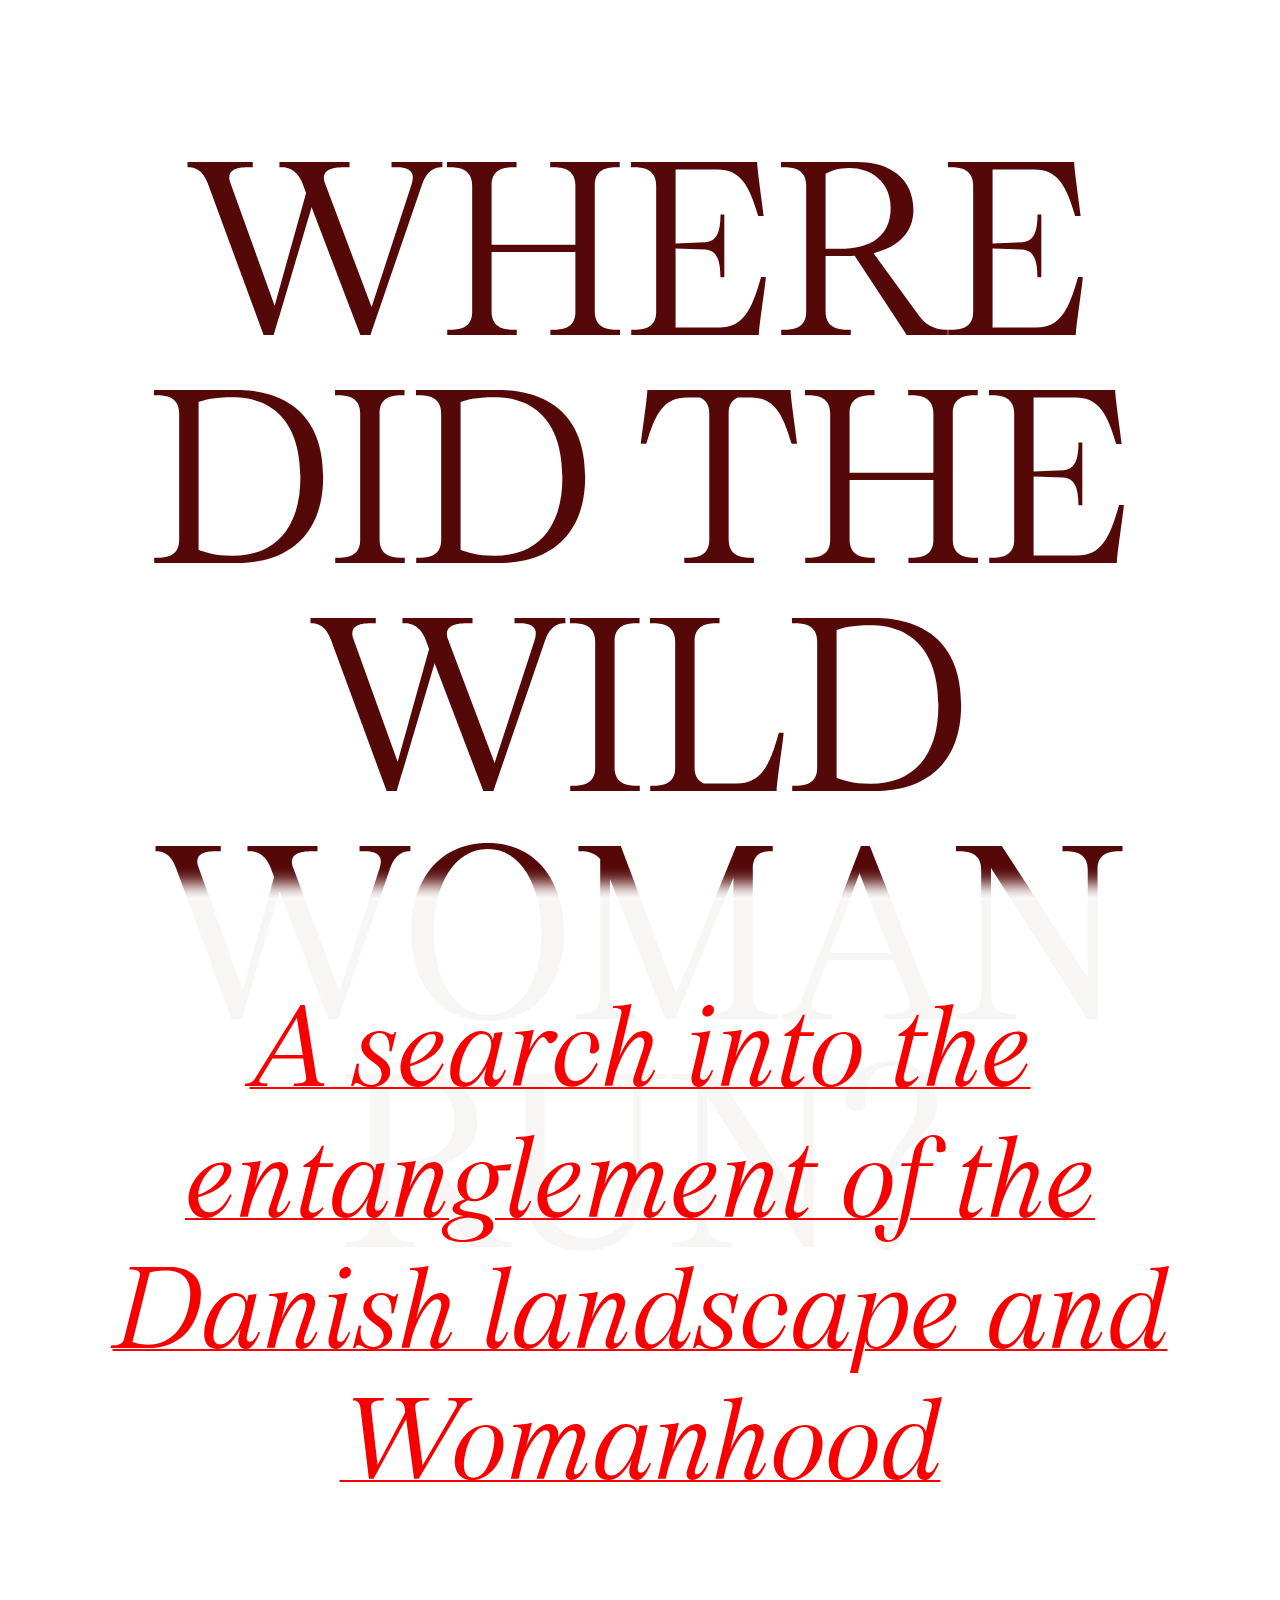
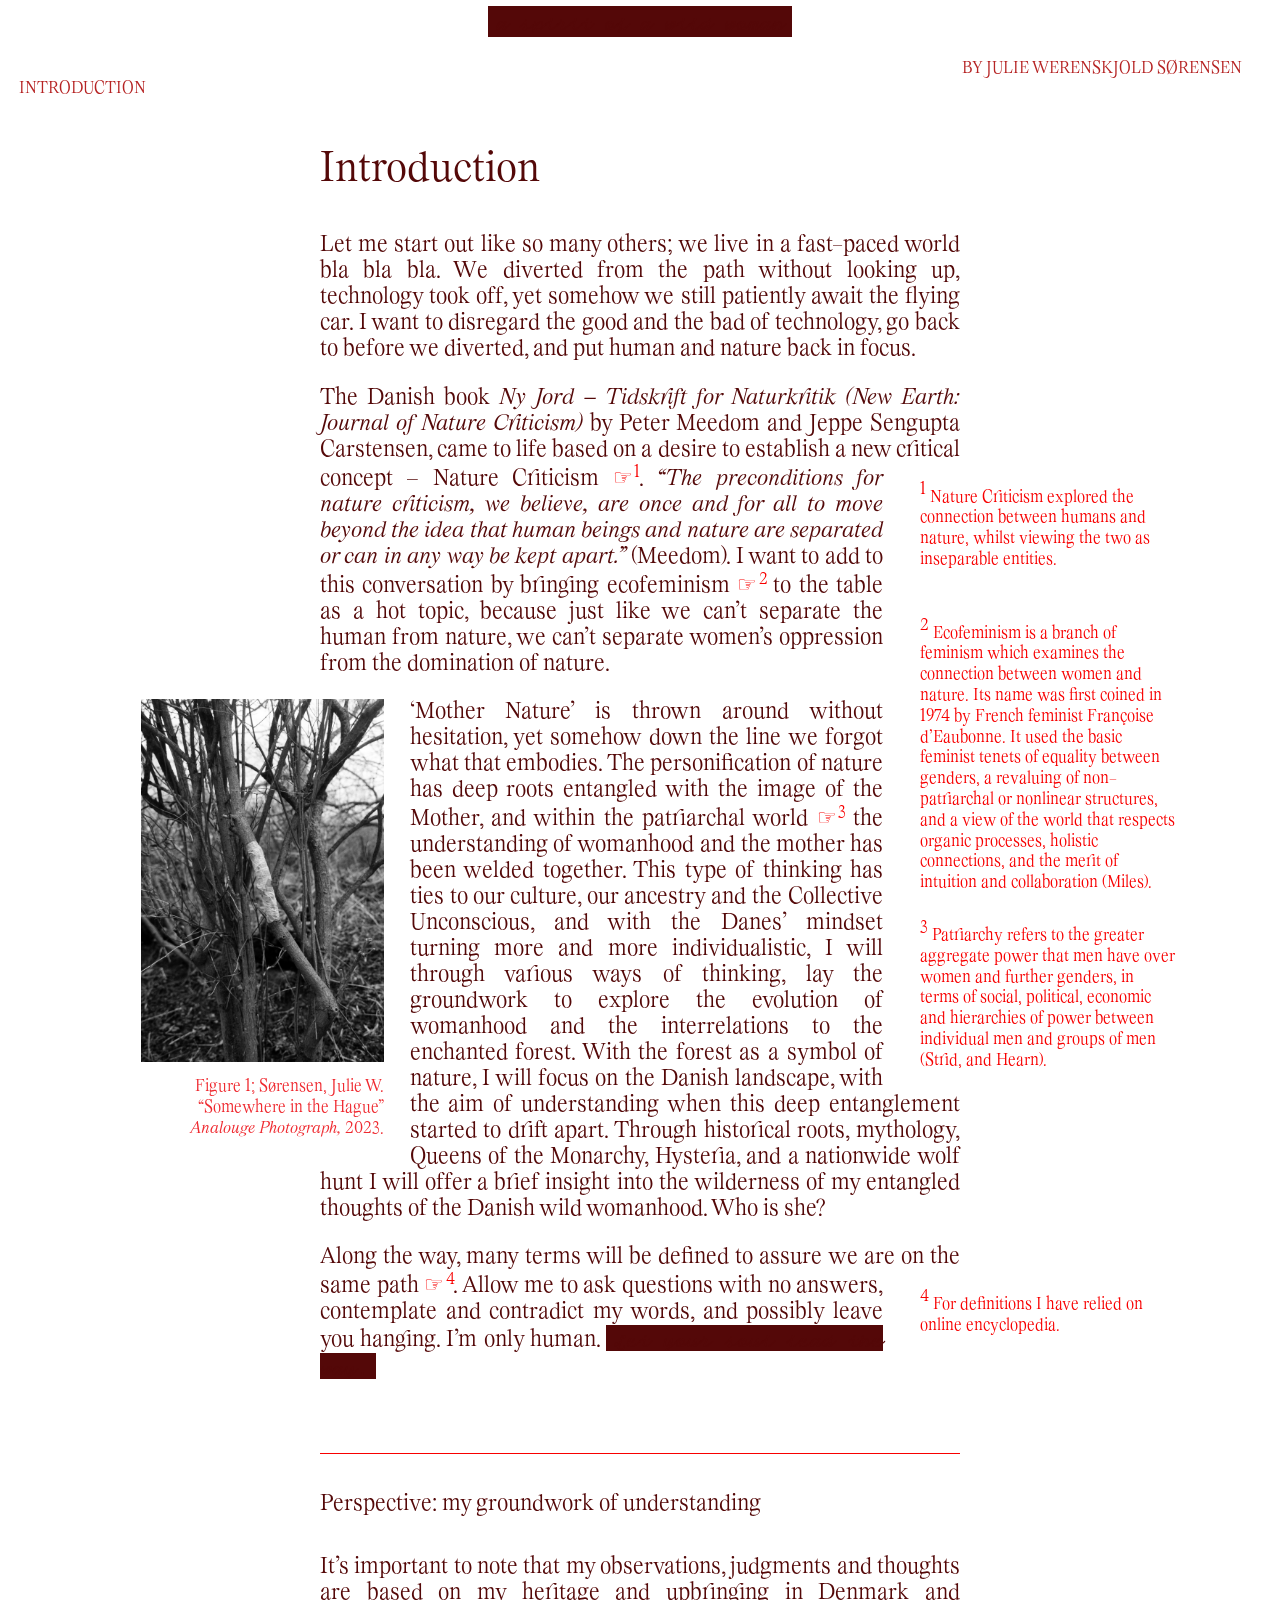
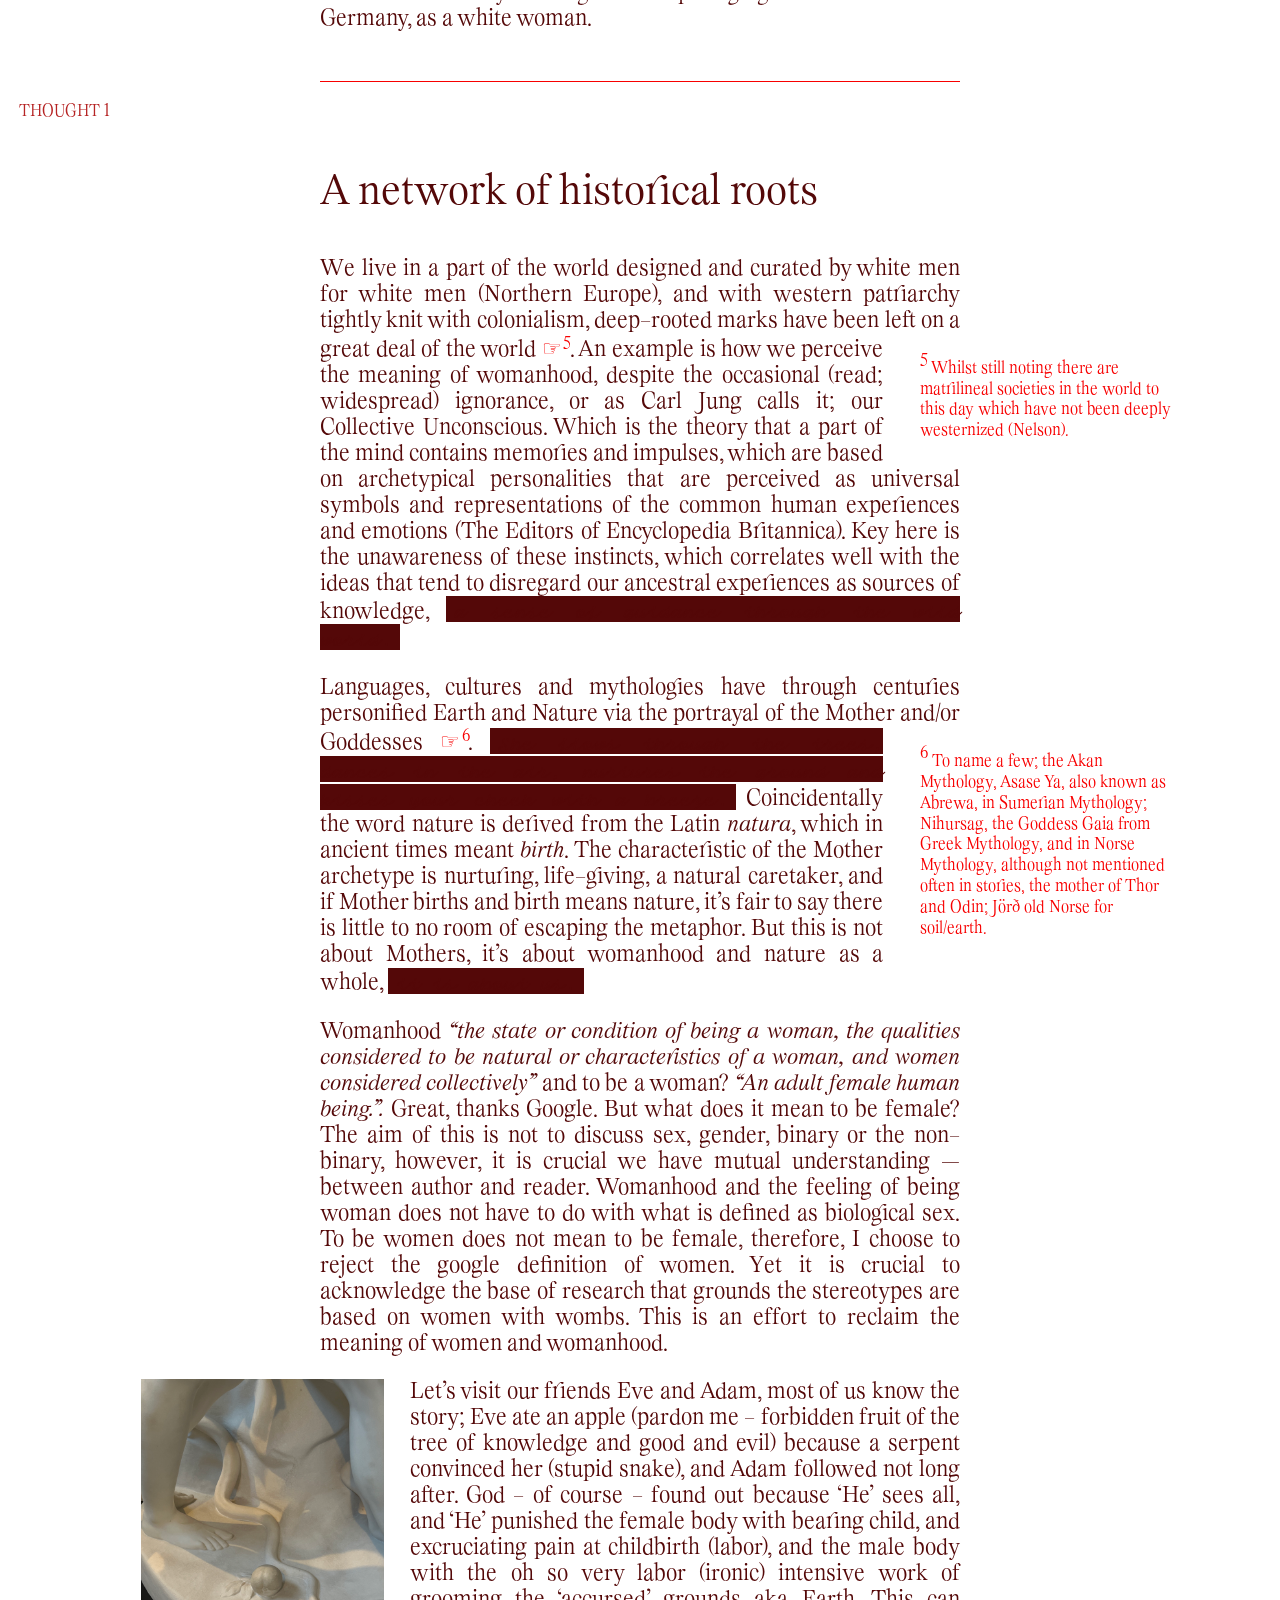
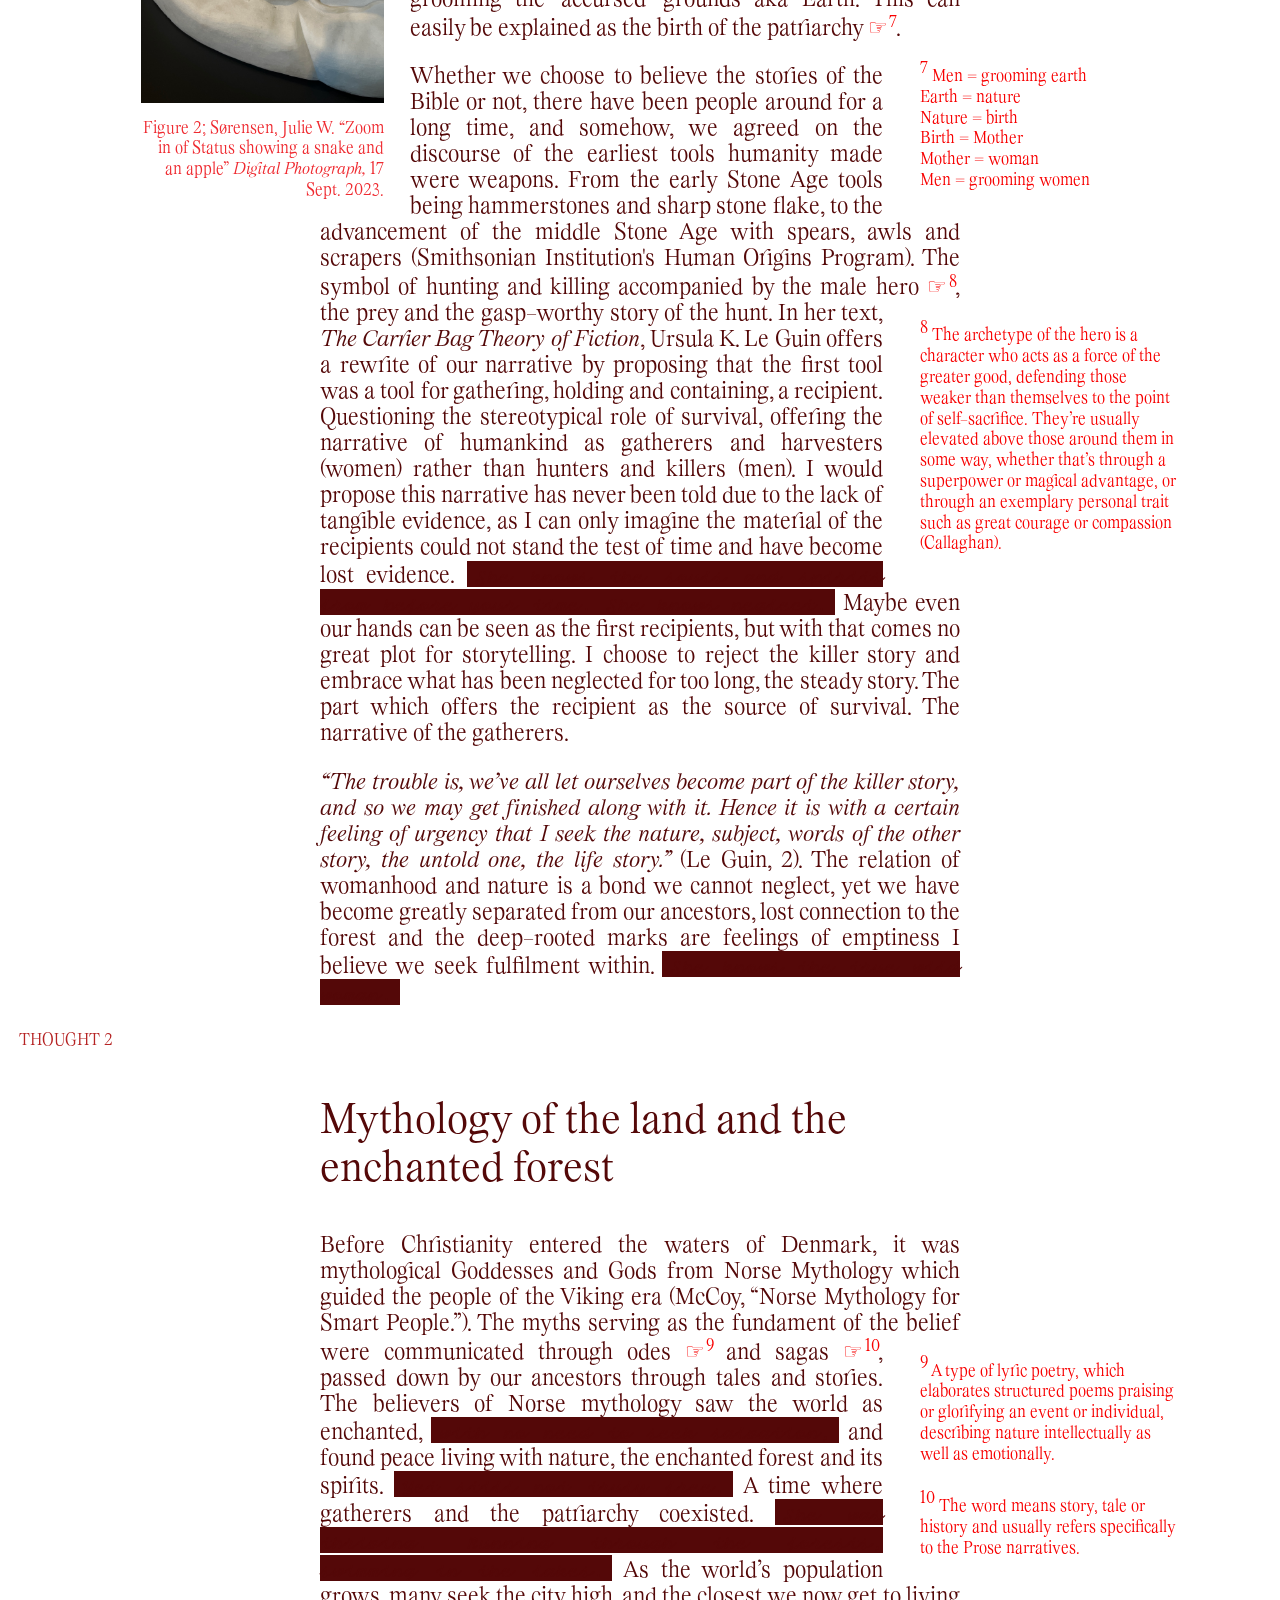
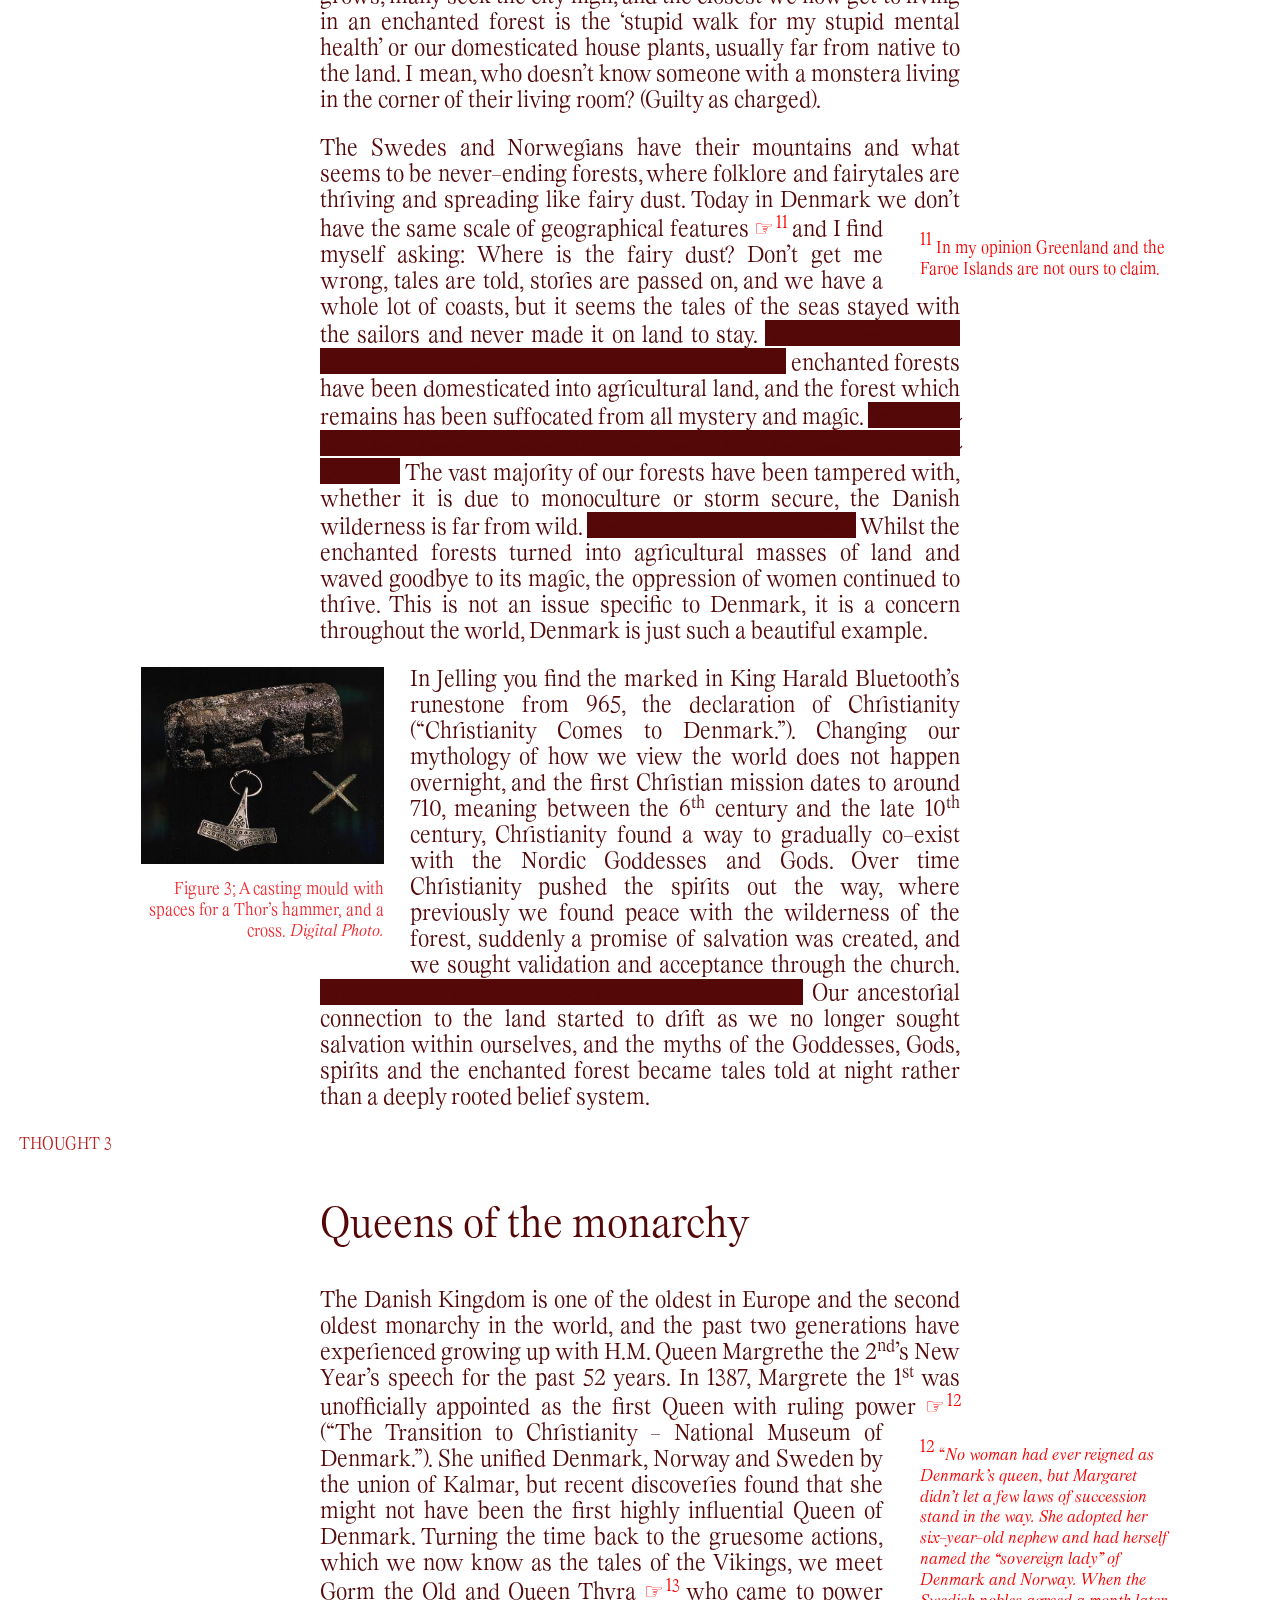
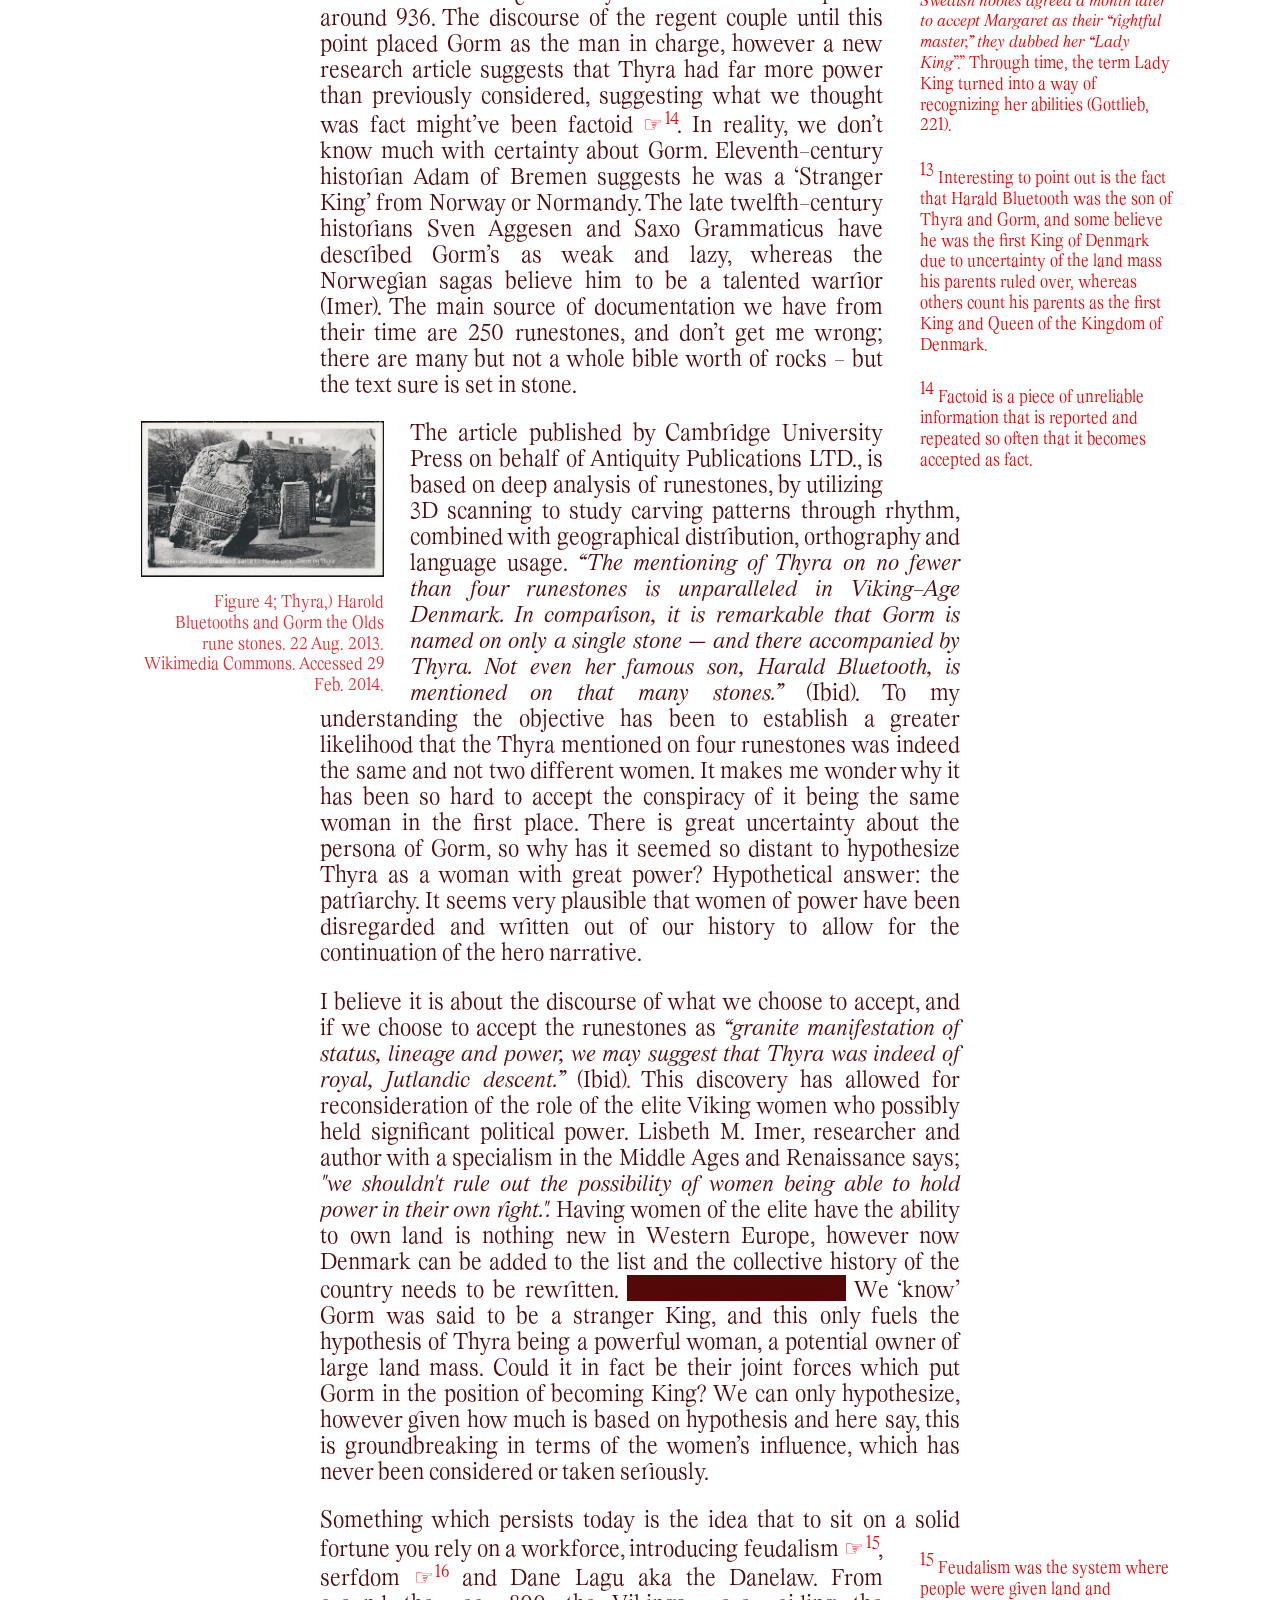
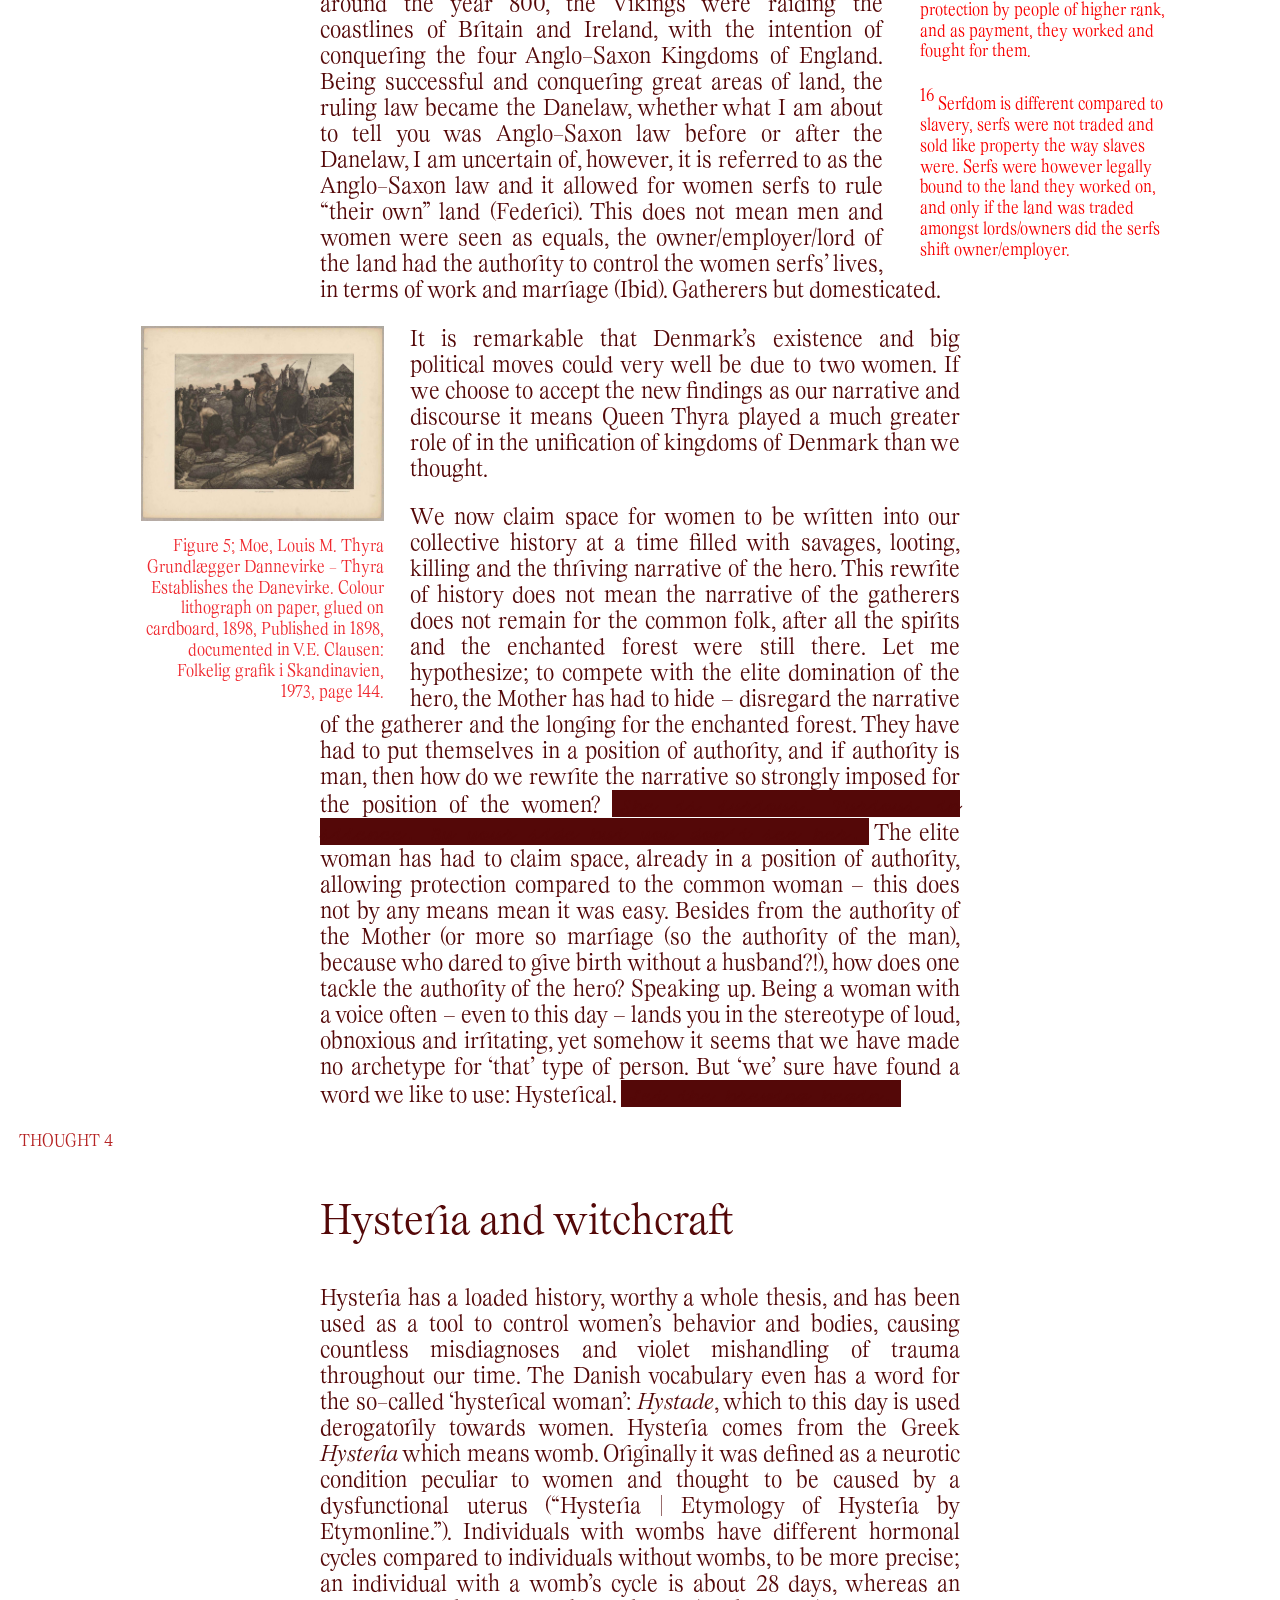
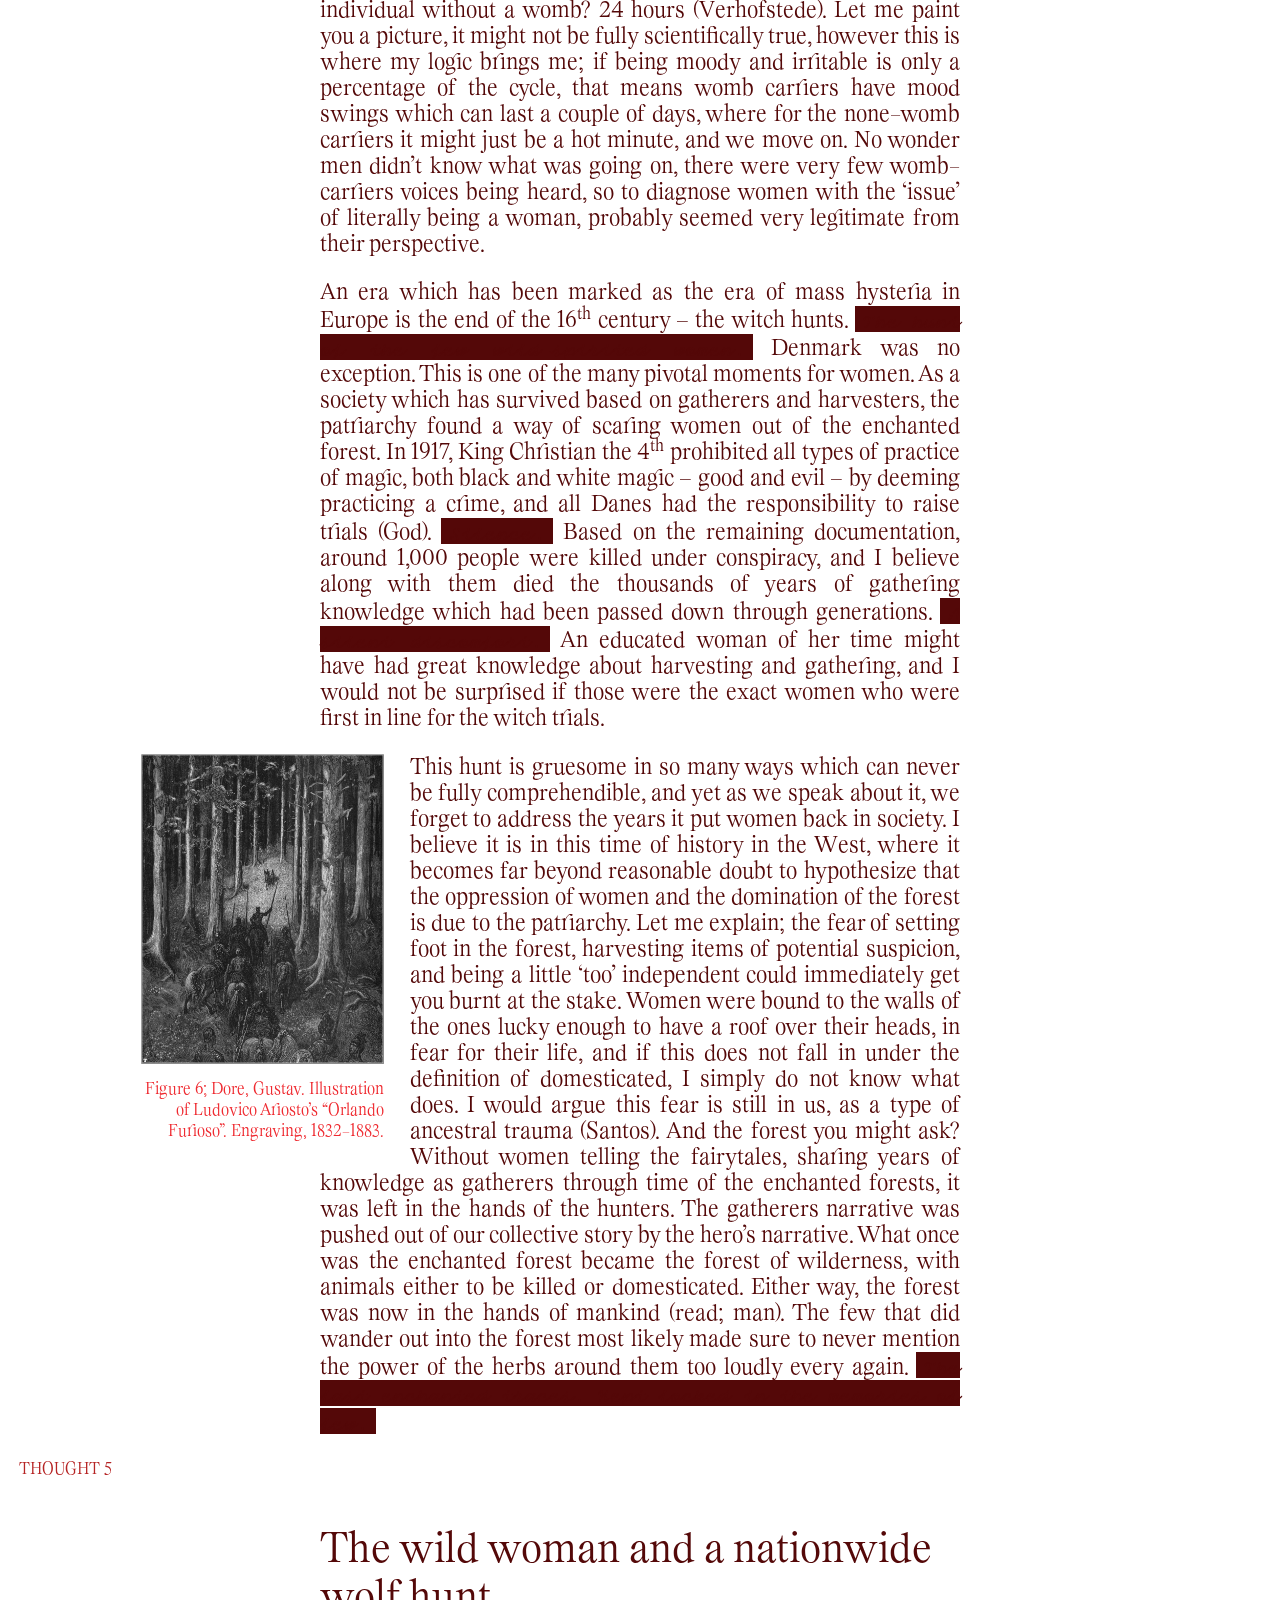
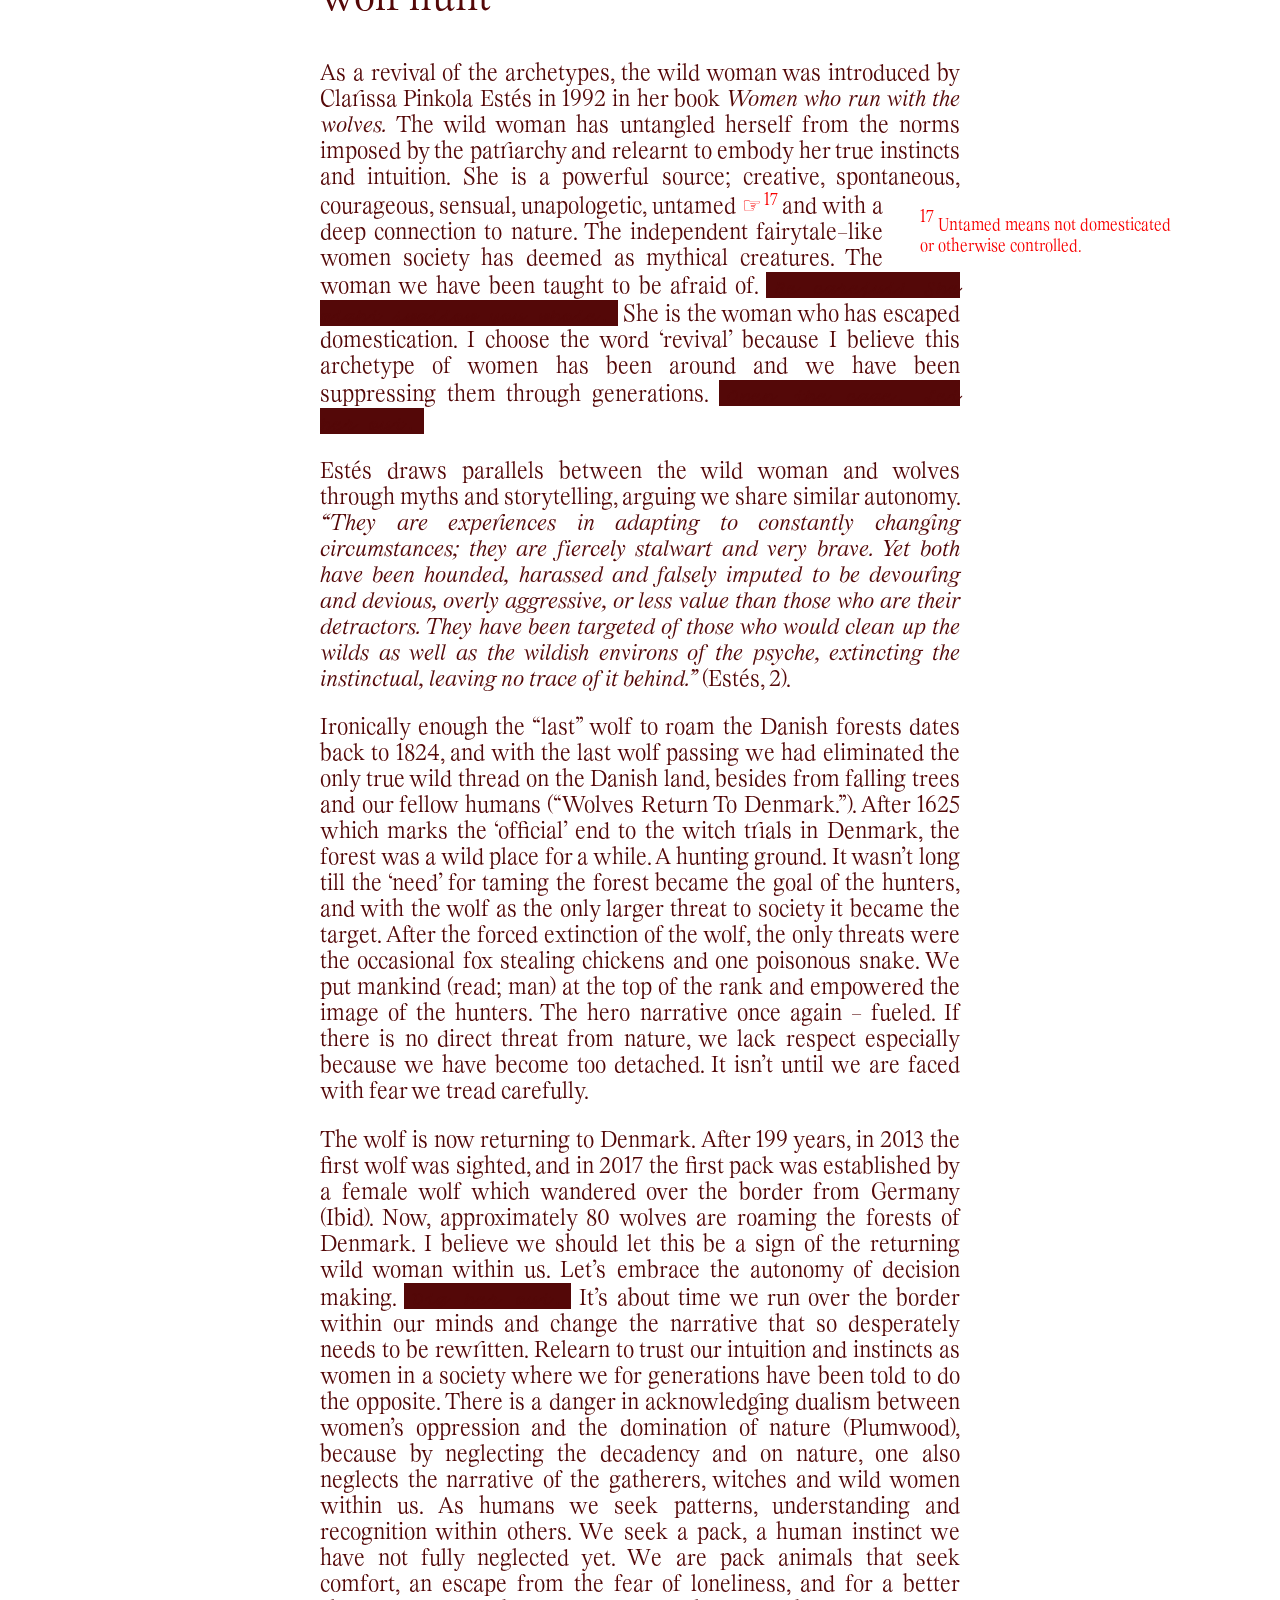
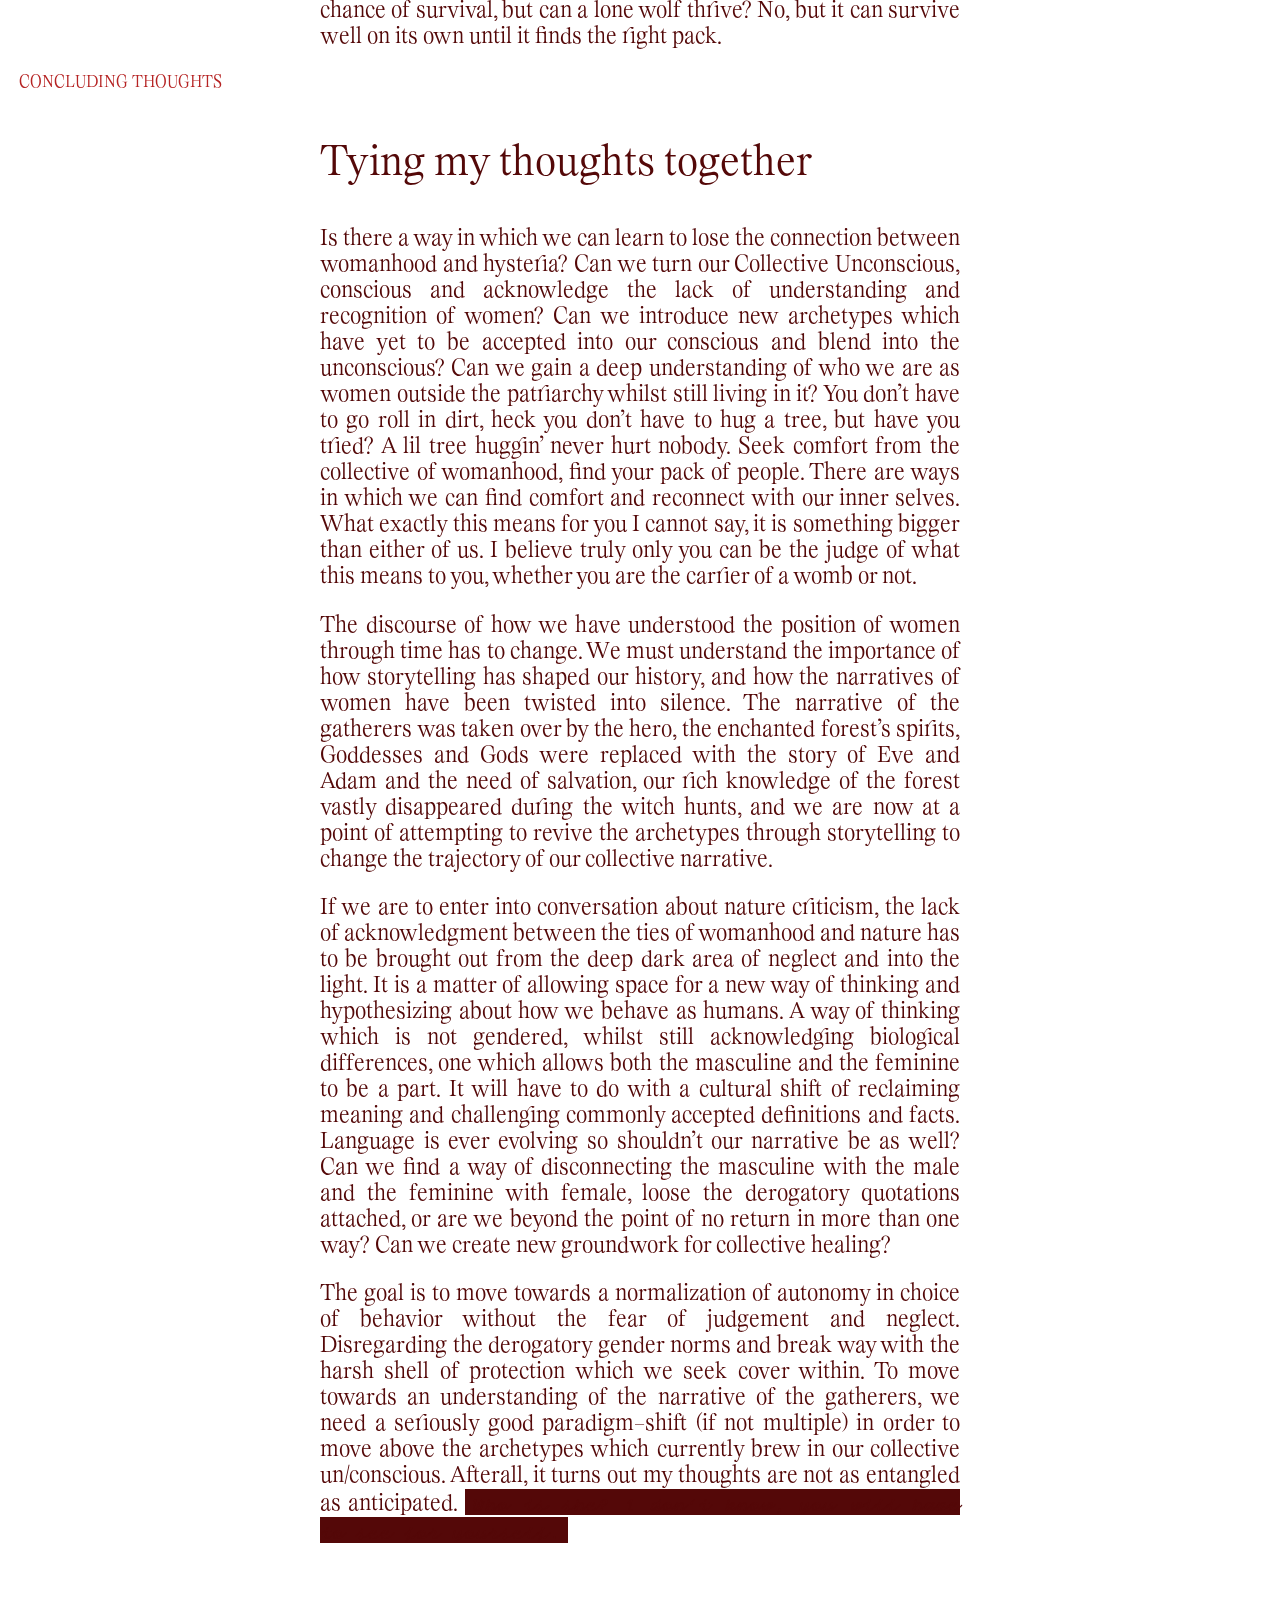
==== commit f183b005: "070324 trial run 1" ====
--- a/index.html
+++ b/index.html
@@ -19,8 +19,12 @@
 
 	<!-- favicon, fill with a 512x512px .png image named 'favicon.png' -->
 	<!-- <link rel="icon" href="assets/images/favicon/favicon.png" /> -->
-	<link rel="icon"
-		href="data:image/svg+xml,<svg xmlns=%22http://www.w3.org/2000/svg%22 viewBox=%2210 0 100 100%22><text y=%22.90em%22 font-size=%2290%22>🌱</text></svg>">
+	<!-- <link rel="icon"
+		href="data:image/svg+xml,<svg xmlns=%22http://www.w3.org/2000/svg%22 viewBox=%2210 0 100 100%22><text y=%22.90em%22 font-size=%2290%22>🌱</text></svg>"> -->
+		<link rel="apple-touch-icon" sizes="180x180" href="assets/images/favicon/apple-touch-icon.png">
+		<link rel="icon" type="image/png" sizes="32x32" href="assets/images/favicon/favicon-32x32.png">
+		<link rel="icon" type="image/png" sizes="16x16" href="assets/images/favicon/favicon-16x16.png">
+		<link rel="manifest" href="assets/images/favicon/site.webmanifest">
 
 	<!-- website title, visible in the browser window and on link sharing -->
 	<title>Where did the wild woman run?</title>
@@ -84,7 +88,7 @@
 
 				<h4><span>a spirit of a wild woman</span></h4>
 
-				<div id="name"> By Julie Werenskjold Sørensen</div>
+				<div id="name"> <a href="https://www.instagram.com/juliewerenskjold/">By Julie Werenskjold Sørensen</a> </div>
 
 				<main>
 
@@ -94,7 +98,7 @@
 						</a>
 					</div>
 
-					<h3 class="chapter-head" id="chapter-0">Introduction</h3>
+					<h3 class="chapter-head" id="chapter-0"> Introduction</h3>
 
 					<p>Let me start out like so many others; we live in a fast-paced world bla bla bla. We diverted from
 						the path without
@@ -108,7 +112,7 @@
 						Meedom and Jeppe Sengupta Carstensen, came to life based on a desire to establish a new critical
 						concept – Nature
 						Criticism<span class="sidenote-wrapper"><label for="sn-0"
-								class="margin-toggle sidenote-number"></label><input type="checkbox" id="sn-0"
+								class="margin-toggle sidenote-number"> &#x261E;</label><input type="checkbox" id="sn-0"
 								class="margin-toggle" /><span class="sidenote">Nature Criticism explored the
 								connection between humans and nature, whilst viewing the two as inseparable entities.
 								<br />
@@ -116,7 +120,7 @@
 							all to move beyond the
 							idea that human beings and nature are separated or can in any way be kept apart.”</em>
 						(Meedom). I want to add to this conversation by bringing
-						ecofeminism<span class="sidenote-wrapper"><label for="sn-1"
+						ecofeminism<span class="sidenote-wrapper"> &#x261E;<label for="sn-1"
 								class="margin-toggle sidenote-number"></label><input type="checkbox" id="sn-1"
 								class="margin-toggle" /><span class="sidenote">Ecofeminism is a branch of feminism which
 								examines the
@@ -134,7 +138,7 @@
 
 					<span class="caption">
 						<img src="assets/images/figure_3.jpg" alt="">
-						Figure 1; Sørensen, J.W. “Somewhere in the Hague” <em>Analouge Photograph,</em> 2023.
+						Figure 1; Sørensen, Julie W. “Somewhere in the Hague” <em>Analouge Photograph,</em> 2023.
 					</span>
 
 					<p>‘Mother Nature’ is thrown around without hesitation, yet somehow down the line we forgot what
@@ -142,7 +146,7 @@
 						personification of nature has deep roots entangled with the image of the Mother, and within the
 						patriarchal
 						world<span class="sidenote-wrapper"><label for="sn-2"
-								class="margin-toggle sidenote-number"></label><input type="checkbox" id="sn-2"
+								class="margin-toggle sidenote-number"> &#x261E;</label><input type="checkbox" id="sn-2"
 								class="margin-toggle" /><span class="sidenote">Patriarchy refers to the greater
 								aggregate power that men have over women and further genders, in terms of social,
 								political, economic and
@@ -164,7 +168,7 @@
 
 					<p>Along the way, many terms will be defined to assure we are on the same path<span
 							class="sidenote-wrapper"><label for="sn-3"
-								class="margin-toggle sidenote-number"></label><input type="checkbox" id="sn-3"
+								class="margin-toggle sidenote-number"> &#x261E;</label><input type="checkbox" id="sn-3"
 								class="margin-toggle" /><span class="sidenote">For definitions I have relied on online
 								encyclopedia.
 								<br />
@@ -200,7 +204,7 @@
 							Europe), and with western
 							patriarchy tightly knit with colonialism, deep-rooted marks have been left on a great deal
 							of the world<span class="sidenote-wrapper"><label for="sn-4"
-									class="margin-toggle sidenote-number"></label><input type="checkbox" id="sn-4"
+									class="margin-toggle sidenote-number"> &#x261E;</label><input type="checkbox" id="sn-4"
 									class="margin-toggle" /><span class="sidenote">Whilst still noting there are
 									matrilineal societies in
 									the world to this day which have not been deeply westernized (Nelson).
@@ -221,7 +225,7 @@
 						<p>Languages, cultures and mythologies have through centuries personified Earth and Nature via
 							the portrayal of the
 							Mother and/or Goddesses<span class="sidenote-wrapper"><label for="sn-5"
-									class="margin-toggle sidenote-number"></label><input type="checkbox" id="sn-5"
+									class="margin-toggle sidenote-number"> &#x261E;</label><input type="checkbox" id="sn-5"
 									class="margin-toggle" /><span class="sidenote">To name a few; the Akan Mythology,
 									Asase Ya, also known as Abrewa, in Sumerian Mythology;
 									Nihursag, the Goddess Gaia from Greek Mythology, and in Norse Mythology, although
@@ -259,7 +263,7 @@
 
 						<span class="caption">
 							<img src="assets/images/figure_6.jpg" alt="">
-							Figure 2; Sørensen, J.W.. “Zoom in of Status showing a snake and an apple” <em>Digital
+							Figure 2; Sørensen, Julie W. “Zoom in of Status showing a snake and an apple” <em>Digital
 								Photograph,</em> 17 Sept. 2023.
 						</span>
 
@@ -273,7 +277,7 @@
 							(ironic) intensive work of
 							grooming the ‘accursed’ grounds aka Earth. This can easily be explained as the birth of the
 							patriarchy<span class="sidenote-wrapper"><label for="sn-6"
-									class="margin-toggle sidenote-number"></label><input type="checkbox" id="sn-6"
+									class="margin-toggle sidenote-number"> &#x261E;</label><input type="checkbox" id="sn-6"
 									class="margin-toggle" /><span class="sidenote">Men = grooming earth<br />
 									Earth = nature<br />
 									Nature = birth<br />
@@ -291,7 +295,7 @@
 							(Smithsonian Institution's Human Origins Program). The symbol of hunting and killing
 							accompanied by the male
 							hero<span class="sidenote-wrapper"><label for="sn-7"
-									class="margin-toggle sidenote-number"></label><input type="checkbox" id="sn-7"
+									class="margin-toggle sidenote-number"> &#x261E;</label><input type="checkbox" id="sn-7"
 									class="margin-toggle" /><span class="sidenote">The archetype of the hero is a
 									character who acts as a force of the greater good, defending those weaker than
 									themselves to the point of
@@ -347,13 +351,13 @@
 							which guided the people of the Viking era (McCoy, “Norse Mythology for Smart People.”). The
 							myths serving as the
 							fundament of the belief were communicated through odes<span class="sidenote-wrapper"><label
-									for="sn-8" class="margin-toggle sidenote-number"></label><input type="checkbox"
+									for="sn-8" class="margin-toggle sidenote-number"> &#x261E;</label><input type="checkbox"
 									id="sn-8" class="margin-toggle" /><span class="sidenote">A type of lyric poetry,
 									which elaborates structured poems praising or glorifying an event or
 									individual, describing nature intellectually as well as emotionally.
 									<br />
 								</span></span> and sagas<span class="sidenote-wrapper"><label for="sn-9"
-									class="margin-toggle sidenote-number"></label><input type="checkbox" id="sn-9"
+									class="margin-toggle sidenote-number"> &#x261E;</label><input type="checkbox" id="sn-9"
 									class="margin-toggle" /><span class="sidenote">The word means story, tale or history
 									and usually refers specifically to the Prose
 									narratives.
@@ -377,7 +381,7 @@
 							fairytales are thriving and spreading like fairy dust. Today in Denmark we don’t have the
 							same scale of geographical
 							features<span class="sidenote-wrapper"><label for="sn-10"
-									class="margin-toggle sidenote-number"></label><input type="checkbox" id="sn-10"
+									class="margin-toggle sidenote-number"> &#x261E;</label><input type="checkbox" id="sn-10"
 									class="margin-toggle" /><span class="sidenote">In my opinion Greenland and the Faroe
 									Islands are not ours to claim.
 									<br />
@@ -401,8 +405,9 @@
 						</p>
 
 						<span class="caption">
+							<a href="https://en.natmus.dk/historical-knowledge/denmark/prehistoric-period-until-1050-ad/the-viking-age/religion-magic-death-and-rituals/christianity-comes-to-denmark/">
 							<img src="assets/images/figure_7.jpg" alt="">
-							<a href="https://en.natmus.dk/historical-knowledge/denmark/prehistoric-period-until-1050-ad/the-viking-age/religion-magic-death-and-rituals/christianity-comes-to-denmark/">
+							</a>
 								Figure 3; A casting mould with spaces for a Thor’s hammer, and a cross. <em>Digital Photo.</em>
 								<br>
 								<br>
@@ -441,7 +446,7 @@
 							past 52 years. In 1387, Margrete the 1<sup>st</sup> was unofficially appointed as the first
 							Queen with ruling
 							power<span class="sidenote-wrapper"><label for="sn-11"
-									class="margin-toggle sidenote-number"></label><input type="checkbox" id="sn-11"
+									class="margin-toggle sidenote-number"> &#x261E;</label><input type="checkbox" id="sn-11"
 									class="margin-toggle" /><span class="sidenote">“<em>No woman had ever reigned as
 										Denmark’s queen, but Margaret didn’t let a few laws of succession stand in the
 										way. She adopted her
@@ -459,7 +464,7 @@
 							influential Queen of Denmark. Turning the time back to the gruesome actions, which we now
 							know as the tales of the
 							Vikings, we meet Gorm the Old and Queen Thyra<span class="sidenote-wrapper"><label
-									for="sn-12" class="margin-toggle sidenote-number"></label><input type="checkbox"
+									for="sn-12" class="margin-toggle sidenote-number"> &#x261E;</label><input type="checkbox"
 									id="sn-12" class="margin-toggle" /><span class="sidenote">Interesting to point out
 									is the fact that Harald Bluetooth was the son of Thyra and Gorm, and
 									some believe he was the first King of Denmark due to uncertainty of the land mass
@@ -473,7 +478,7 @@
 							than previously considered,
 							suggesting what we thought was fact might’ve been factoid<span
 								class="sidenote-wrapper"><label for="sn-13"
-									class="margin-toggle sidenote-number"></label><input type="checkbox" id="sn-13"
+									class="margin-toggle sidenote-number"> &#x261E;</label><input type="checkbox" id="sn-13"
 									class="margin-toggle" /><span class="sidenote">Factoid is a piece of unreliable
 									information that is reported and repeated so often that it
 									becomes accepted as fact.
@@ -490,10 +495,11 @@
 							stone.</p>
 
 						<span class="caption">
+							<a href="https://commons.wikimedia.org/wiki/File:Harold_Bluetooths_and_Gorm_the_Olds_rune_stones_(9157863685).jpg">
 							<img src="assets/images/figure_8.jpg" alt="">
-							<a href="https://commons.wikimedia.org/wiki/File:Harold_Bluetooths_and_Gorm_the_Olds_rune_stones_(9157863685).jpg">
+						    </a>
 							Figure 4; Thyra,) Harold Bluetooths and Gorm the Olds rune stones. 22 Aug. 2013. Wikimedia
-							Commons. Accessed 29 Feb. 2014. </a>
+							Commons. Accessed 29 Feb. 2014.
 						</span>
 
 						<p>The article published by Cambridge University Press on behalf of Antiquity Publications LTD.,
@@ -546,13 +552,13 @@
 						<p>Something which persists today is the idea that to sit on a solid fortune you rely on a
 							workforce, introducing
 							feudalism<span class="sidenote-wrapper"><label for="sn-14"
-									class="margin-toggle sidenote-number"></label><input type="checkbox" id="sn-14"
+									class="margin-toggle sidenote-number"> &#x261E;</label><input type="checkbox" id="sn-14"
 									class="margin-toggle" /><span class="sidenote">Feudalism was the system where people
 									were given land and protection by people of higher rank, and as payment, they worked
 									and fought for them.
 									<br />
 								</span></span>, serfdom<span class="sidenote-wrapper"><label for="sn-15"
-									class="margin-toggle sidenote-number"></label><input type="checkbox" id="sn-15"
+									class="margin-toggle sidenote-number"> &#x261E;</label><input type="checkbox" id="sn-15"
 									class="margin-toggle" /><span class="sidenote">Serfdom is different compared to
 									slavery, serfs were not traded and sold like property the way
 									slaves were. Serfs were however legally bound to the land they worked on, and only
@@ -574,11 +580,12 @@
 							and marriage (Ibid). Gatherers but domesticated.</p>
 
 						<span class="caption">
+							<a href="https://commons.wikimedia.org/wiki/File:Thyra_grundl%C3%A6gger_Dannevirke_-_Louis_Moe_(17013).tif"> 
 							<img src="assets/images/figure_9.jpg" alt="">
-							<a href="https://commons.wikimedia.org/wiki/File:Thyra_grundl%C3%A6gger_Dannevirke_-_Louis_Moe_(17013).tif"> 
+							</a>
 							Figure 5; Moe, Louis M. Thyra Grundlægger Dannevirke - Thyra Establishes the Danevirke.
 							Colour lithograph on paper, glued on cardboard, 1898, Published in 1898, documented in V.E. Clausen: Folkelig grafik i Skandinavien, 1973, page
-							144.</a>
+							144.
 						</span>
 
 						<p>It is remarkable that Denmark’s existence and big political moves could very well be due to
@@ -668,9 +675,11 @@
 							for the witch trials.</p>
 
 						<span class="caption">
-							<img src="assets/images/figure_10.jpg" alt=""> <a href="https://commons.wikimedia.org/wiki/File:Orlando_Furioso_60.jpg">
+							<a href="https://commons.wikimedia.org/wiki/File:Orlando_Furioso_60.jpg">
+							<img src="assets/images/figure_10.jpg" alt=""> 
+							</a>
 							Figure 6; Dore, Gustav. Illustration of Ludovico Ariosto’s “Orlando Furioso”. Engraving,
-							1832-1883.</a>
+							1832-1883.
 						</span>
 
 						<p>This hunt is gruesome in so many ways which can never be fully comprehendible, and yet as we
@@ -719,7 +728,7 @@
 							patriarchy and relearnt to embody her true instincts and intuition. She is a powerful
 							source; creative, spontaneous,
 							courageous, sensual, unapologetic, untamed<span class="sidenote-wrapper"><label for="sn-16"
-									class="margin-toggle sidenote-number"></label><input type="checkbox" id="sn-16"
+									class="margin-toggle sidenote-number"> &#x261E;</label><input type="checkbox" id="sn-16"
 									class="margin-toggle" /><span class="sidenote">Untamed means not domesticated or
 									otherwise controlled.
 									<br />
@@ -1006,8 +1015,9 @@
 
 								<span class="caption">
 									<img src="assets/images/figure_12.JPG" alt="">
-									figure 7; here i will place the source and some text which I haven't written yet,
-									but the idea is there. owiii referencing yes yes of course it is to come.
+									Figure 7; Sørensen, Julie W. “Status of a women sitting
+									stiff on pedestal with man kissing her shin” Digital
+									Photograph, 17 Sept. 2023.
 								</span>
 
 
@@ -1061,7 +1071,7 @@
 
 
 				<footer>
-					<p id="footer">Julie Werenskjold Sørensen<br />
+					<p id="footer"><a href="https://www.instagram.com/juliewerenskjold/">Julie Werenskjold Sørensen </a><br />
 						Royal Academy of Art, The Hague<br />
 						B.A. Graphic Design<br />
 						March, 2024<br />
--- a/assets/css/style.css
+++ b/assets/css/style.css
@@ -192,7 +192,7 @@
 .spirit{
   font-family: 'Compagnon';
   font-size: 1.2rem;
-  padding-left:0.rem;
+  padding-left:0.5rem;
   padding-right:0.5rem;
   padding-top: 0.1rem;
   padding-bottom: 0.1rem;
@@ -206,8 +206,10 @@
 }
 
 h5{
-  font-size: 1.5rem;
+  font-size: 1.4rem;
   font-weight: normal;
+  /* color: var(--color-text-link); */
+
   /* text-align: right; */
   
 }
@@ -271,11 +273,11 @@
 .marginnote {
     float: right;
     clear: right;
-    margin-right: -45%;
-    width: 50%;
+    margin-right: -35%;
+    width: 40%;
     margin-bottom: 0;
     margin-left: 0.3rem;
-    font-size: 1.1rem;
+    font-size: 1rem;
     line-height: 1.3;
     padding-left: 1.5rem;
     vertical-align: baseline;
@@ -360,7 +362,7 @@
   float: left;
   margin-left: -32%;
   margin-top: -3vH;
-  margin-bottom: 0;
+  margin-bottom: -1rem;
   position: relative;
   font-size:1rem;
   text-align: justify;
@@ -441,13 +443,14 @@
 
   p {
     /* text-indent:3rem;  */
-    font-size: 0.9rem;;
+    font-size: 0.95rem;
   }
 
   h1 {
     font-size: 5.6rem;
-    padding-left: 1rem;
     line-height: 110%;
+    padding-left: 0%;
+    padding-right: 0%;
   }
 
   h2 {
@@ -459,8 +462,15 @@
     font-size: 1.5rem;
     text-align: left;
   }
-  #name{
-    font-size: 0.9rem;
+
+  h4, h5, .spirit{
+    font-size: 0.95rem;
+  }
+
+
+  #name a{
+    font-size: 0.95rem;
+    color: transparent !important;
   }
 
   h1,
@@ -495,19 +505,19 @@
       float: left;
       font-size: 0.9rem;
       clear: both;
-      width: 90%;
+      width: 85%;
       margin: 1rem 2.5%;
       position: relative;
   }
 
   nav{
       display: flex;
-      margin-right: 2%;
+      margin-right: 5%;
     }
     
   nav ul {
       list-style: none;
-      margin-left: 2%;
+      margin-left: 5%;
       padding: 0;
     }
     
@@ -525,9 +535,9 @@
     margin-left: 45%;
   }
 
-  #chp-head-0, #chp-head-1, #chp-head-2, #chp-head-3, #chp-head-4, #chp-head-5, #chp-head-6 {
+  #chp-head-0, #chp-head-1, #chp-head-2, #chp-head-3, #chp-head-4, #chp-head-5, #chp-head-6, #chp-head-7 {
     display: block;
-    top: 0.45rem;
+    top: 0.7rem;
     color: var(--color-text-link);
   }
 
@@ -566,16 +576,41 @@
     display: flex;
     align-items: center;
     position: relative;
-    padding-left: 1rem;
-    margin-top: -0.6rem;
+    padding-left: 5%;
+    margin-top: -0.3rem;
     z-index: 80;
   }
   
   .burger-icon {
     color: var(--color-text-link);
-    text-transform: uppercase;
-    
-  }
+    text-transform: uppercase; 
+  }
+
+  .caption {
+    width: 100%;
+    float: left;
+    clear: left;
+    margin-left: 0;
+    /* margin-top: 1vH; */
+    margin-bottom: 1vH;
+    vertical-align: baseline;
+    position: relative;
+    font-size:0.8rem;
+    text-align: left;
+    line-height: 120%;
+    padding: 0;
+    margin-top: auto;
+}
+
+  .caption img {
+    width: 100%;
+  }
+
+  .spirit{
+    padding-top: 0.03rem;
+    padding-bottom: 0.03rem;
+  }
+
 
 }
 
@@ -694,7 +729,7 @@
     list-style: none;
   }
 
-  #chp-head-0, #chp-head-1, #chp-head-2, #chp-head-3, #chp-head-4, #chp-head-5, #chp-head-6 {
+  #chp-head-0, #chp-head-1, #chp-head-2, #chp-head-3, #chp-head-4, #chp-head-5, #chp-head-6, #chp-head-7 {
     display: block;
     top: 0.45rem;
     color: var(--color-text-link-hover);
@@ -744,9 +779,30 @@
   .burger-icon {
     color: var(--color-text-link);
     text-transform: uppercase;
-    
-  }
-
-}
-
-
+  }
+
+  .caption {
+    width: 100%;
+    float: left;
+    clear: left;
+    margin-left: 0;
+    /* margin-top: 1vH; */
+    margin-bottom: 1vH;
+    vertical-align: baseline;
+    position: relative;
+    font-size:0.8rem;
+    text-align: left;
+    line-height: 120%;
+    padding: 0;
+    margin-top: auto;
+}
+
+  .caption img {
+    width: 100%;
+  }
+
+
+
+}
+
+
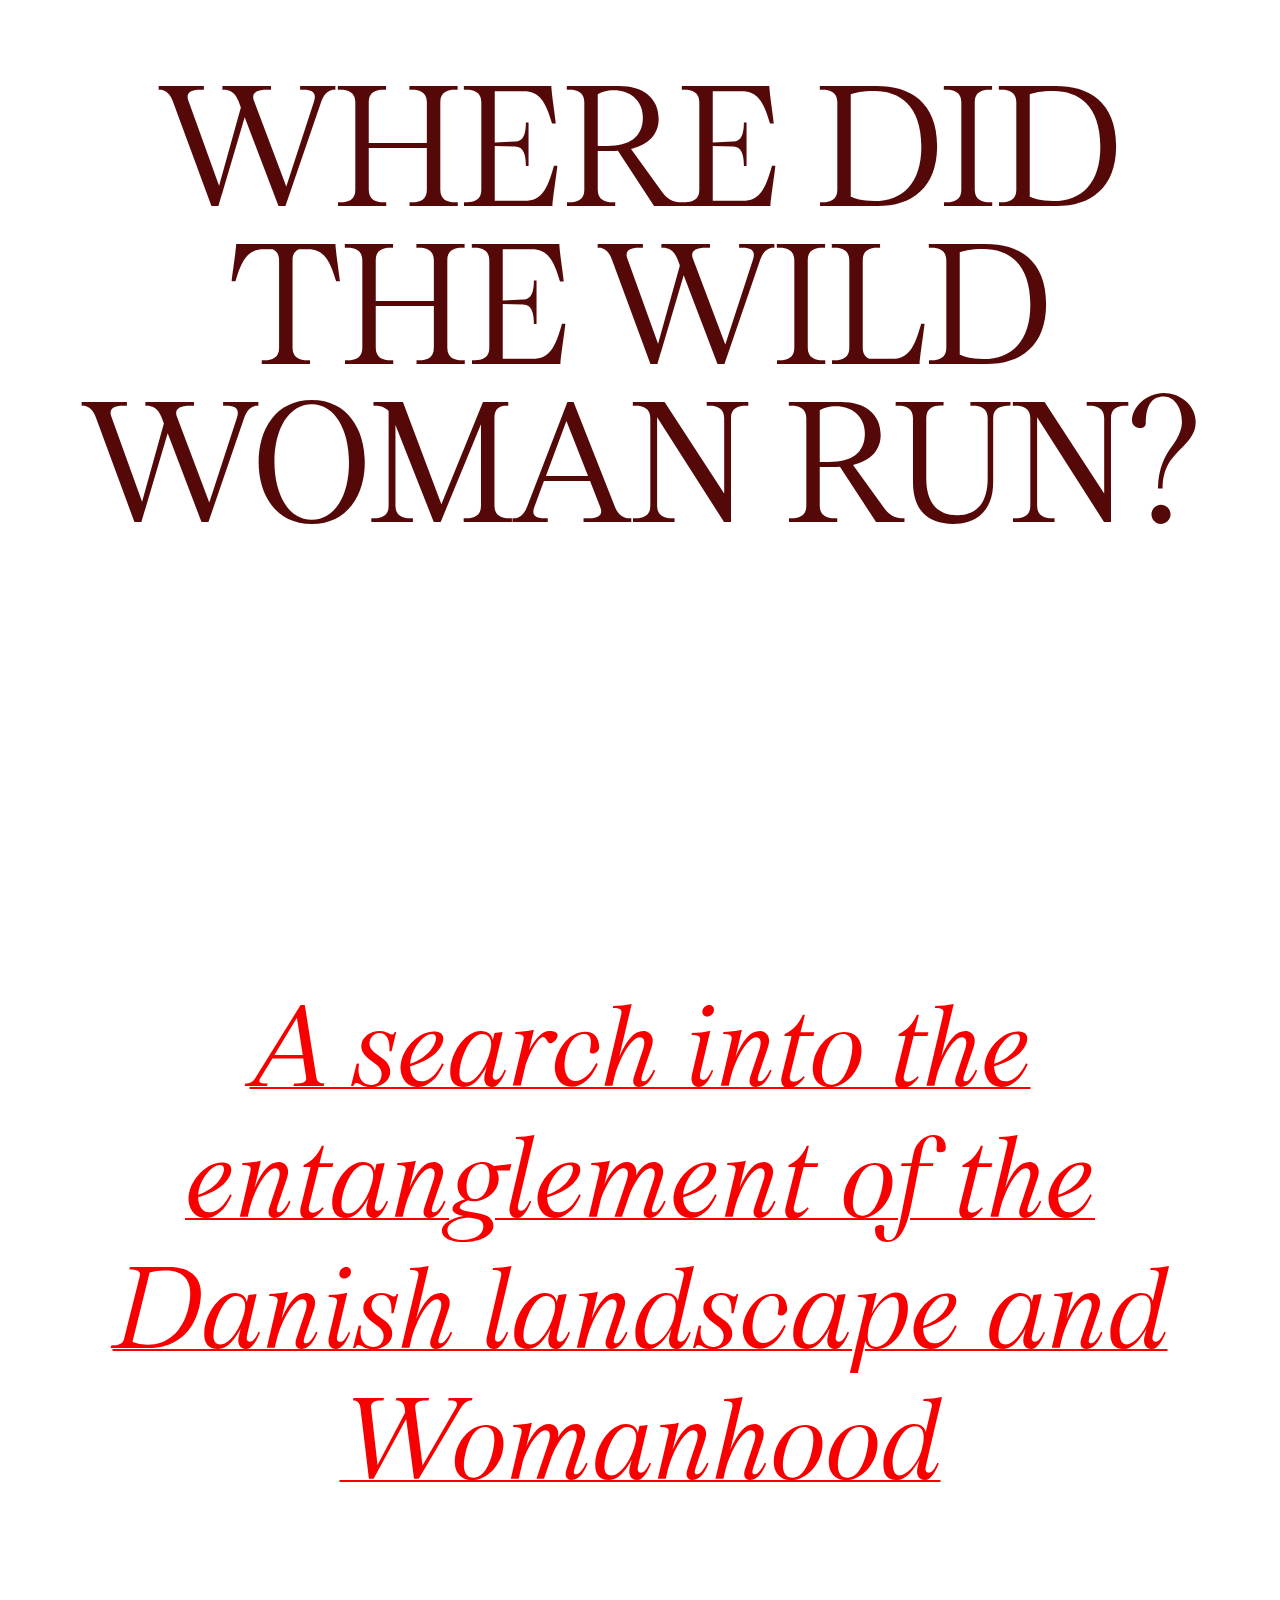
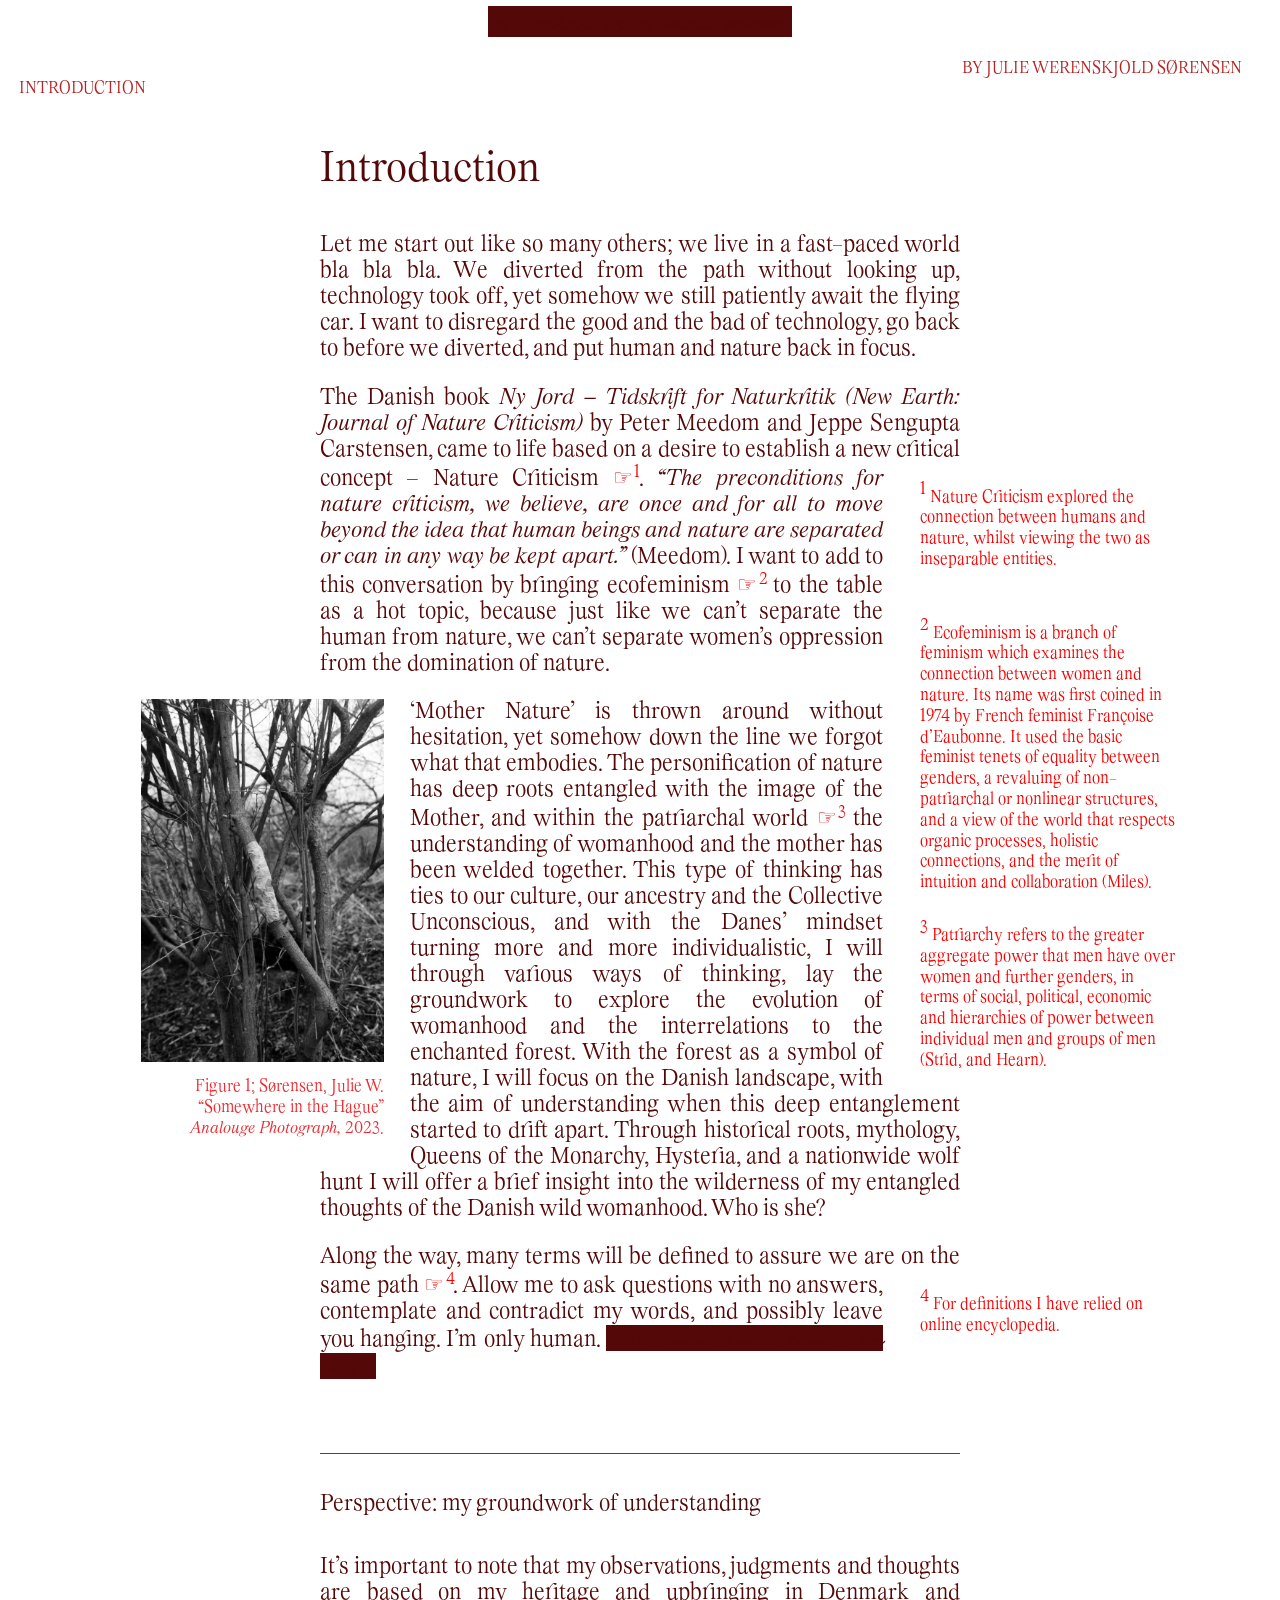
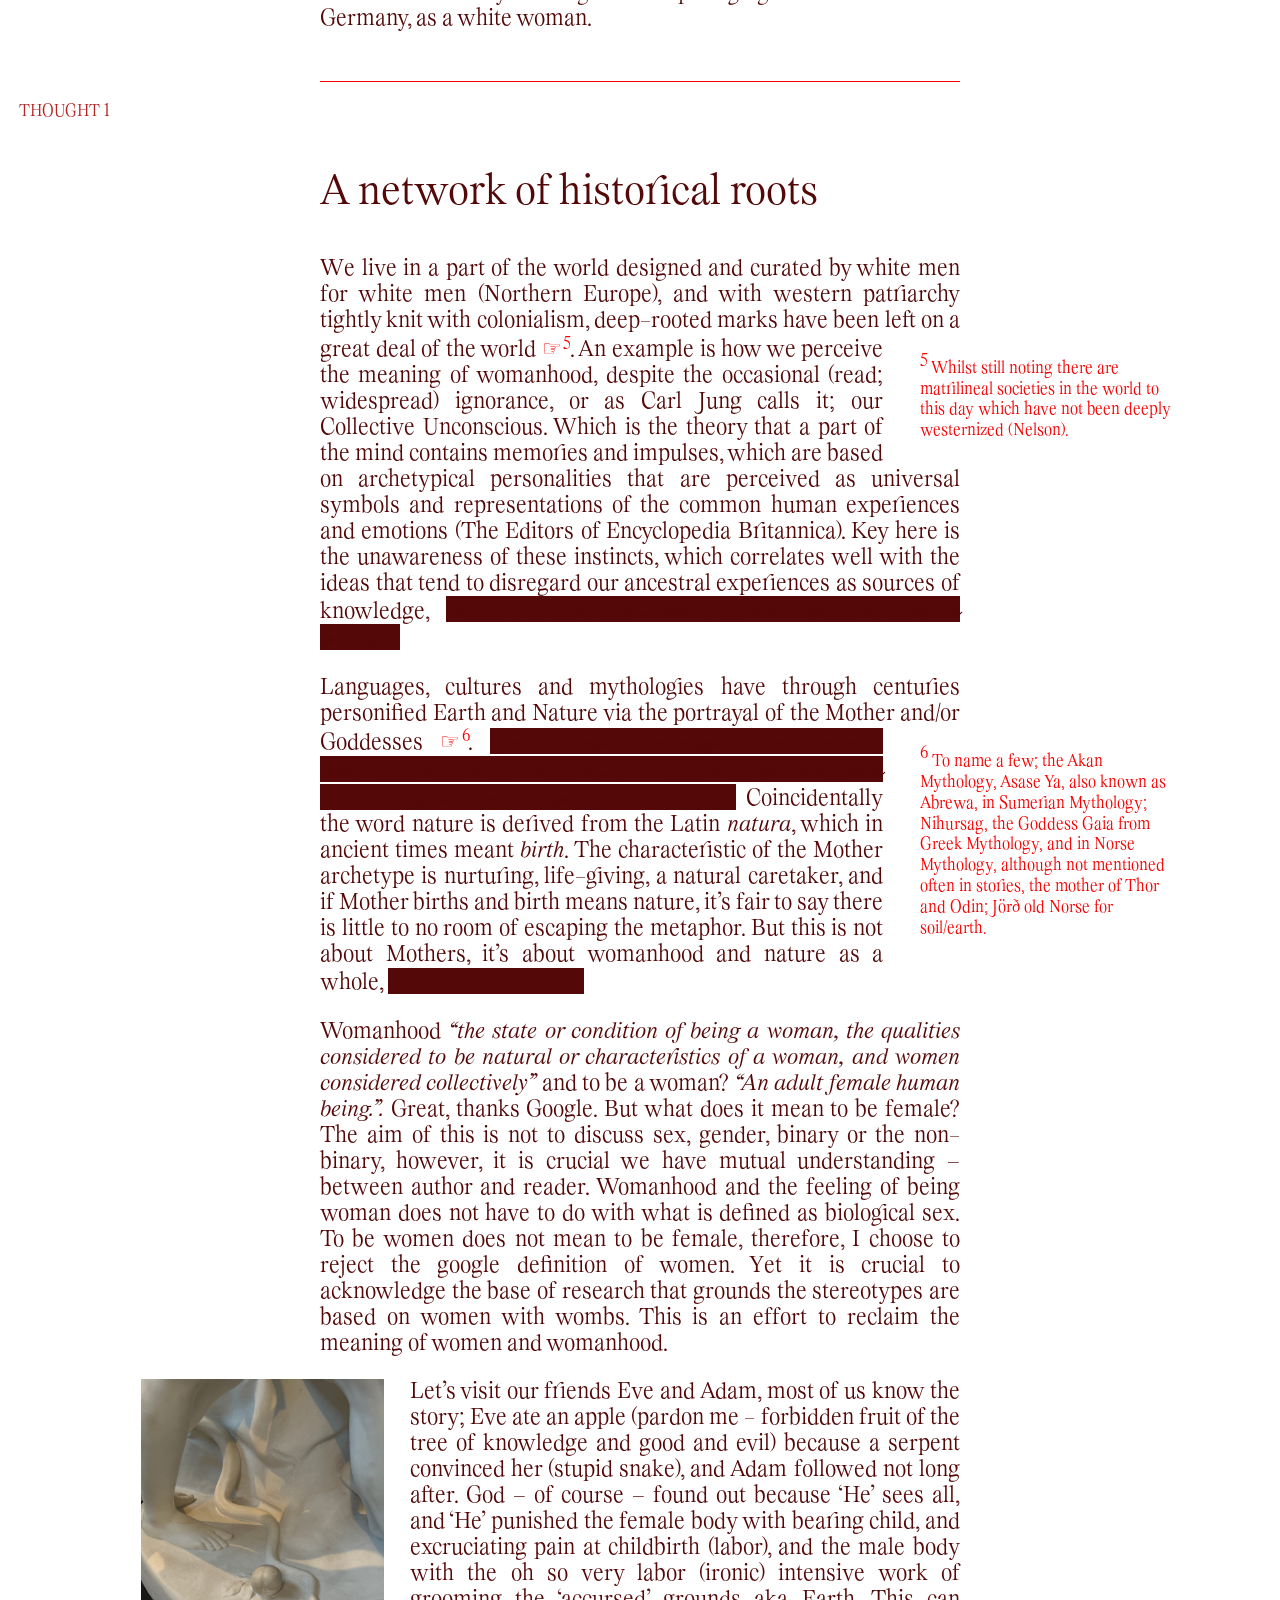
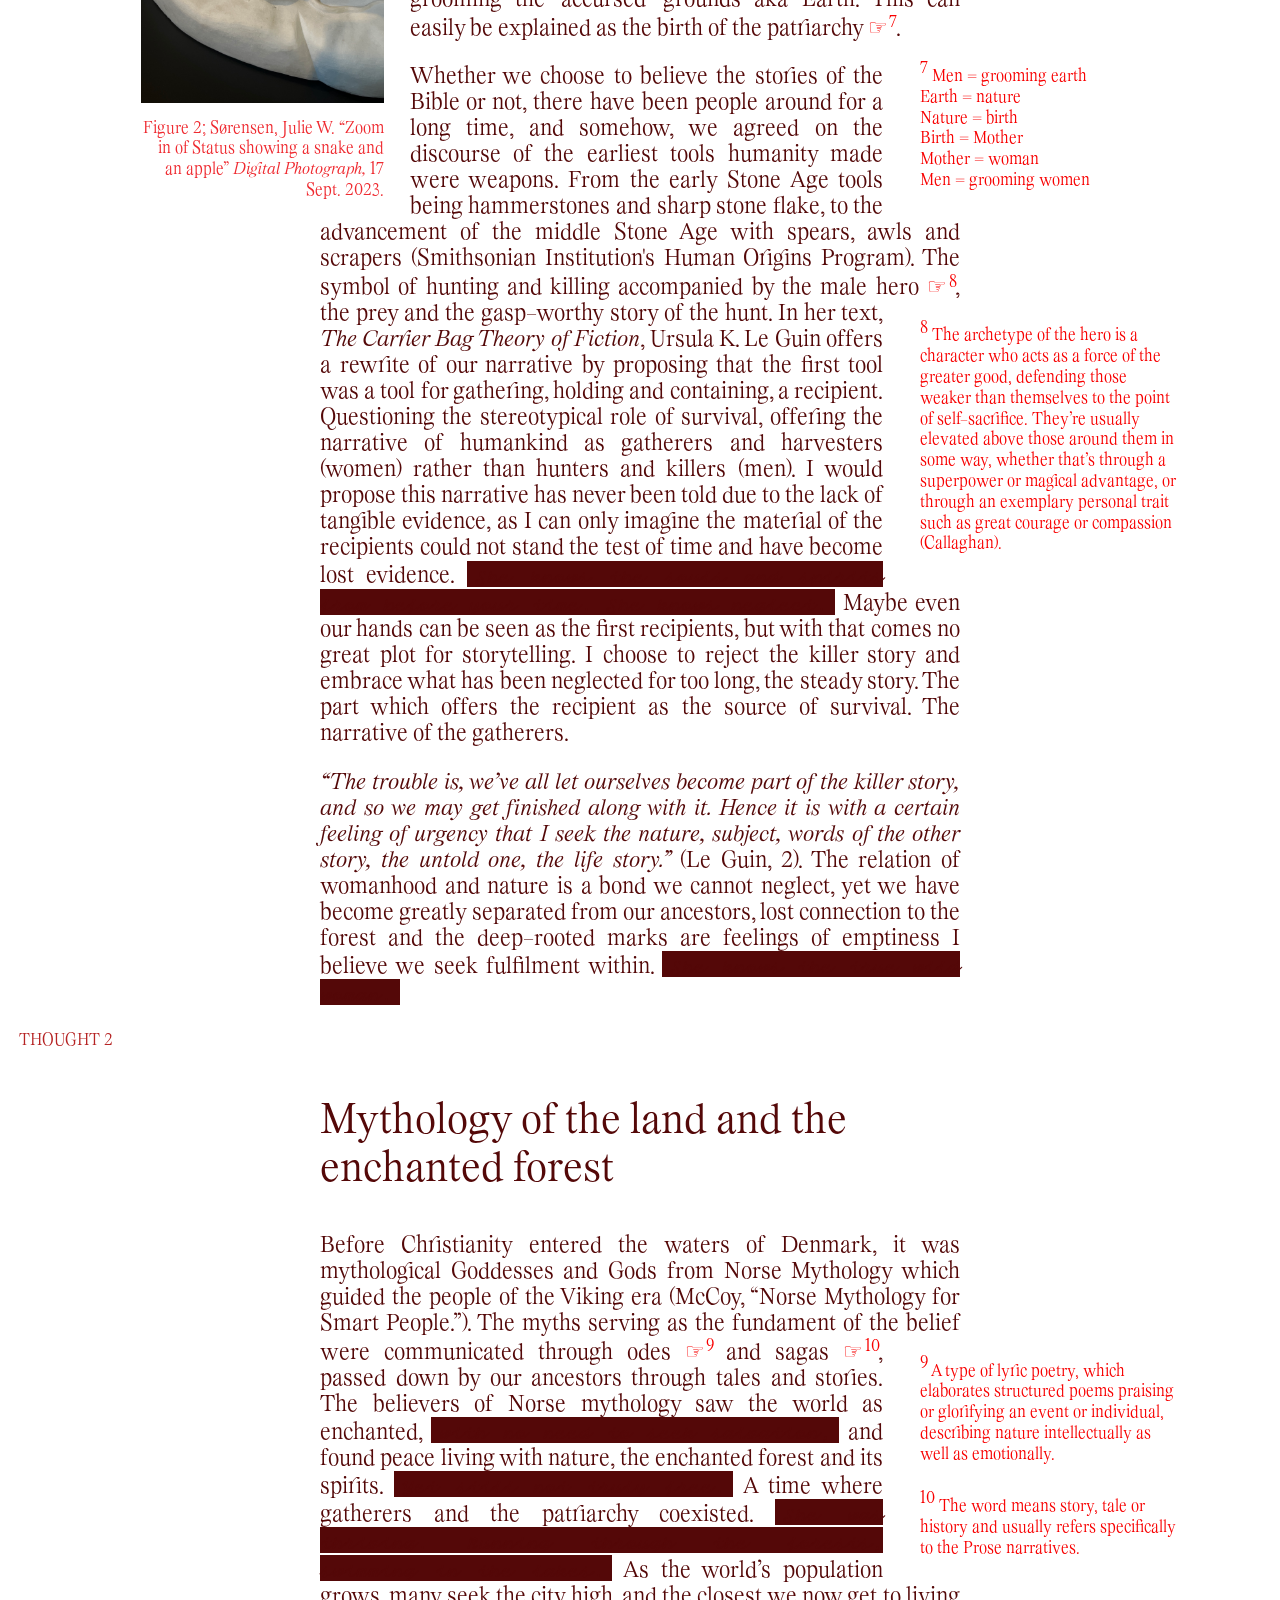
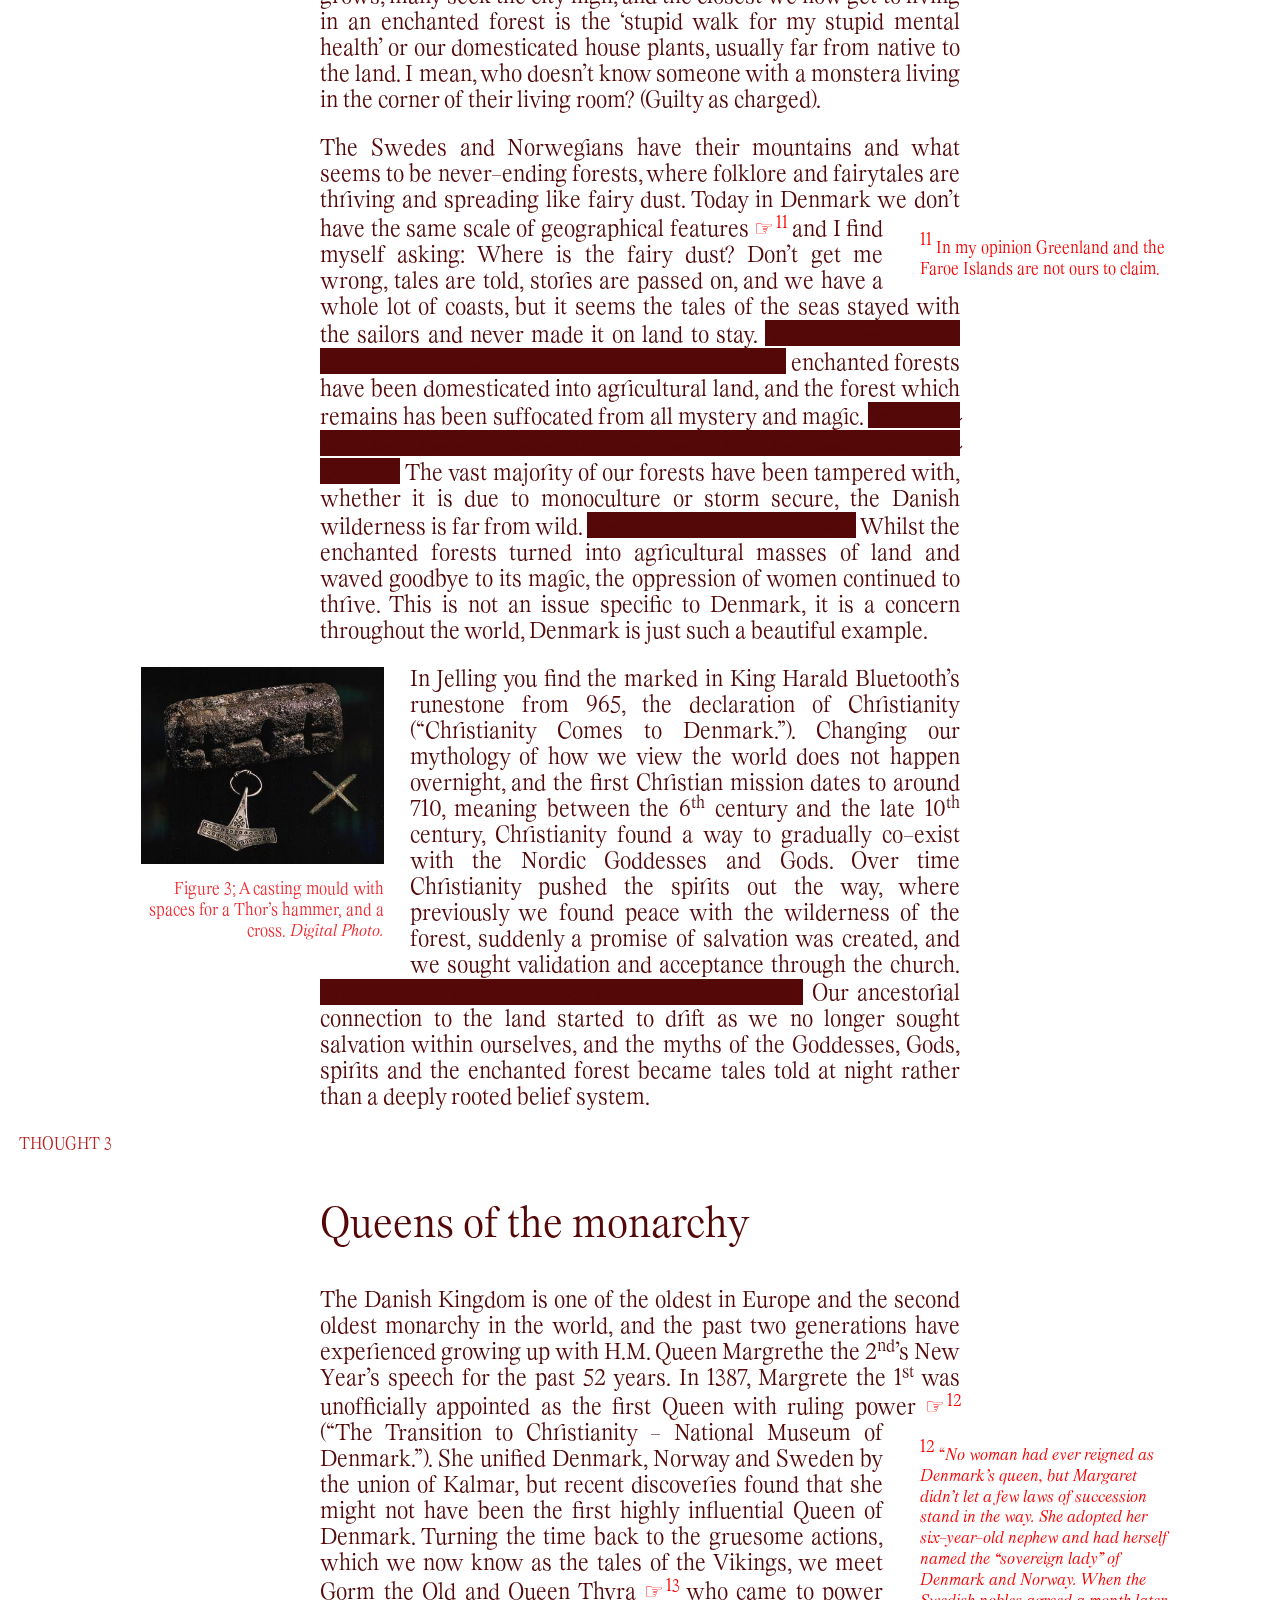
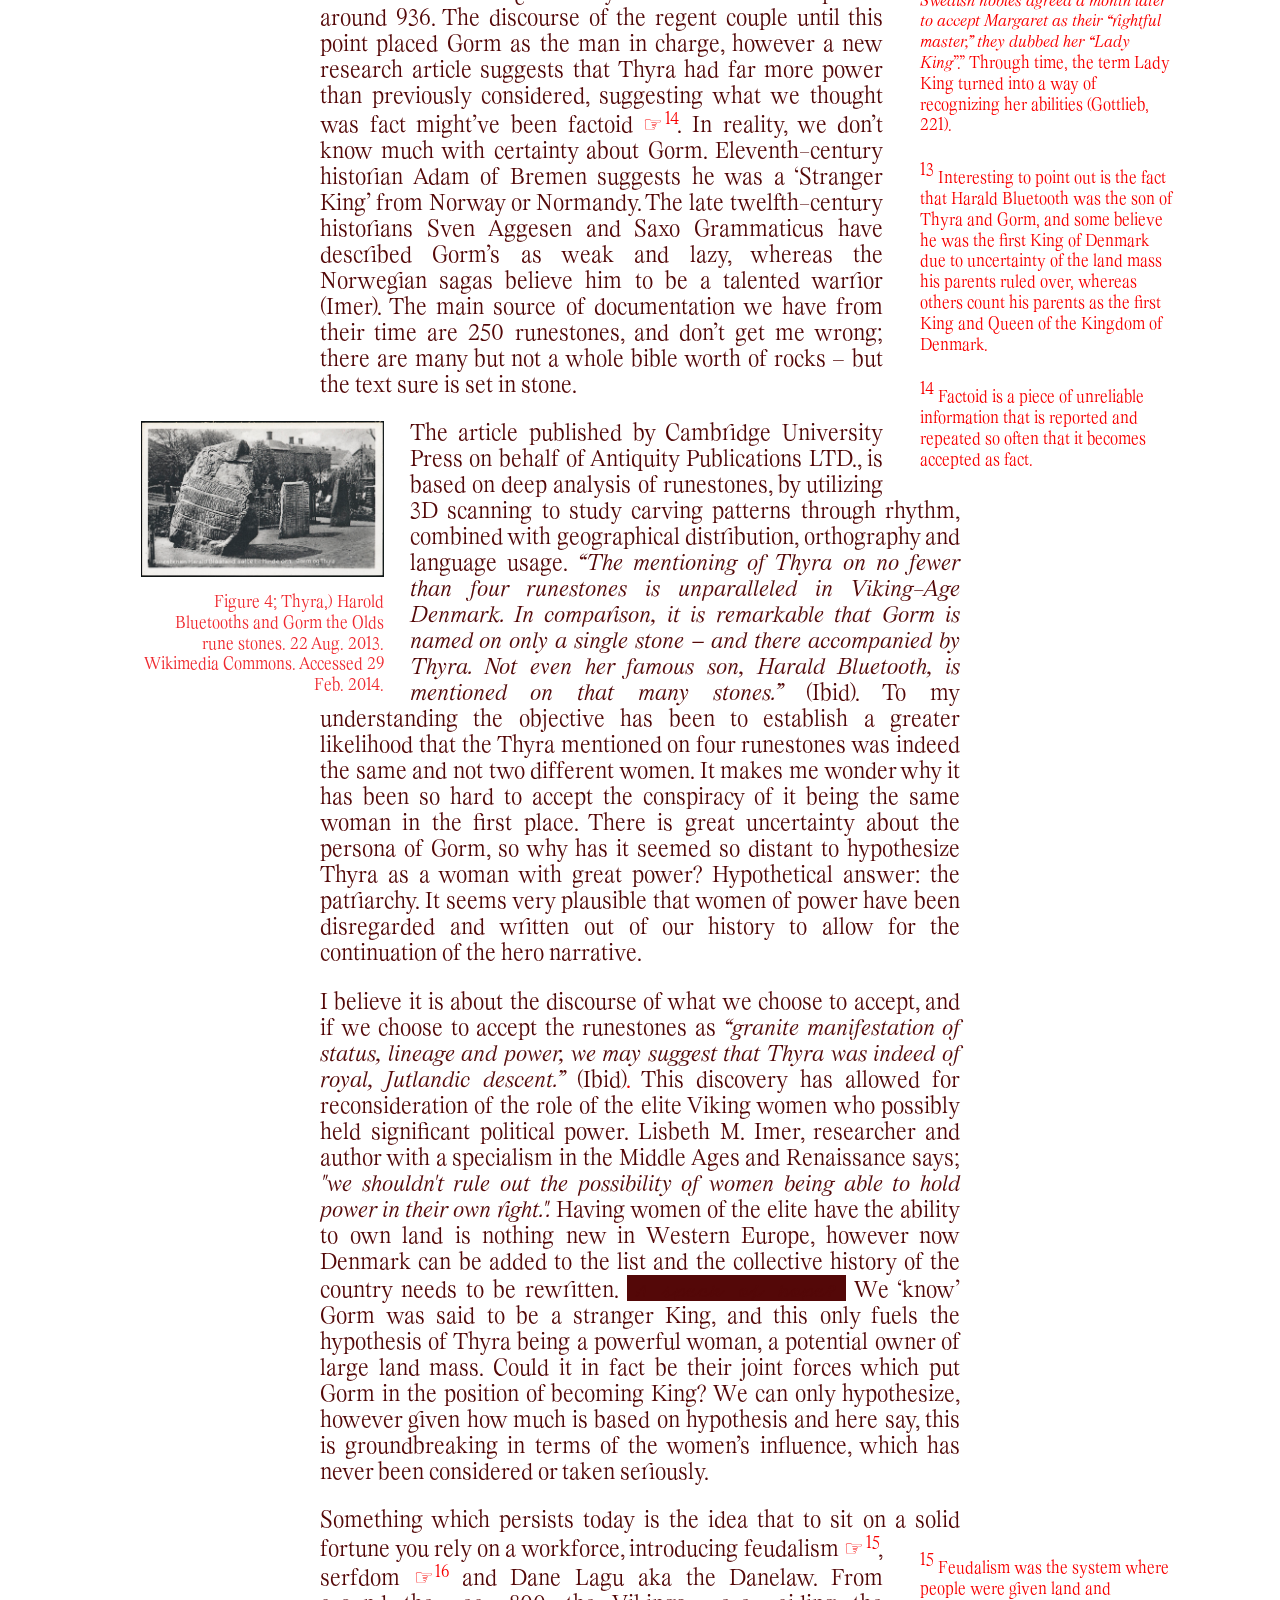
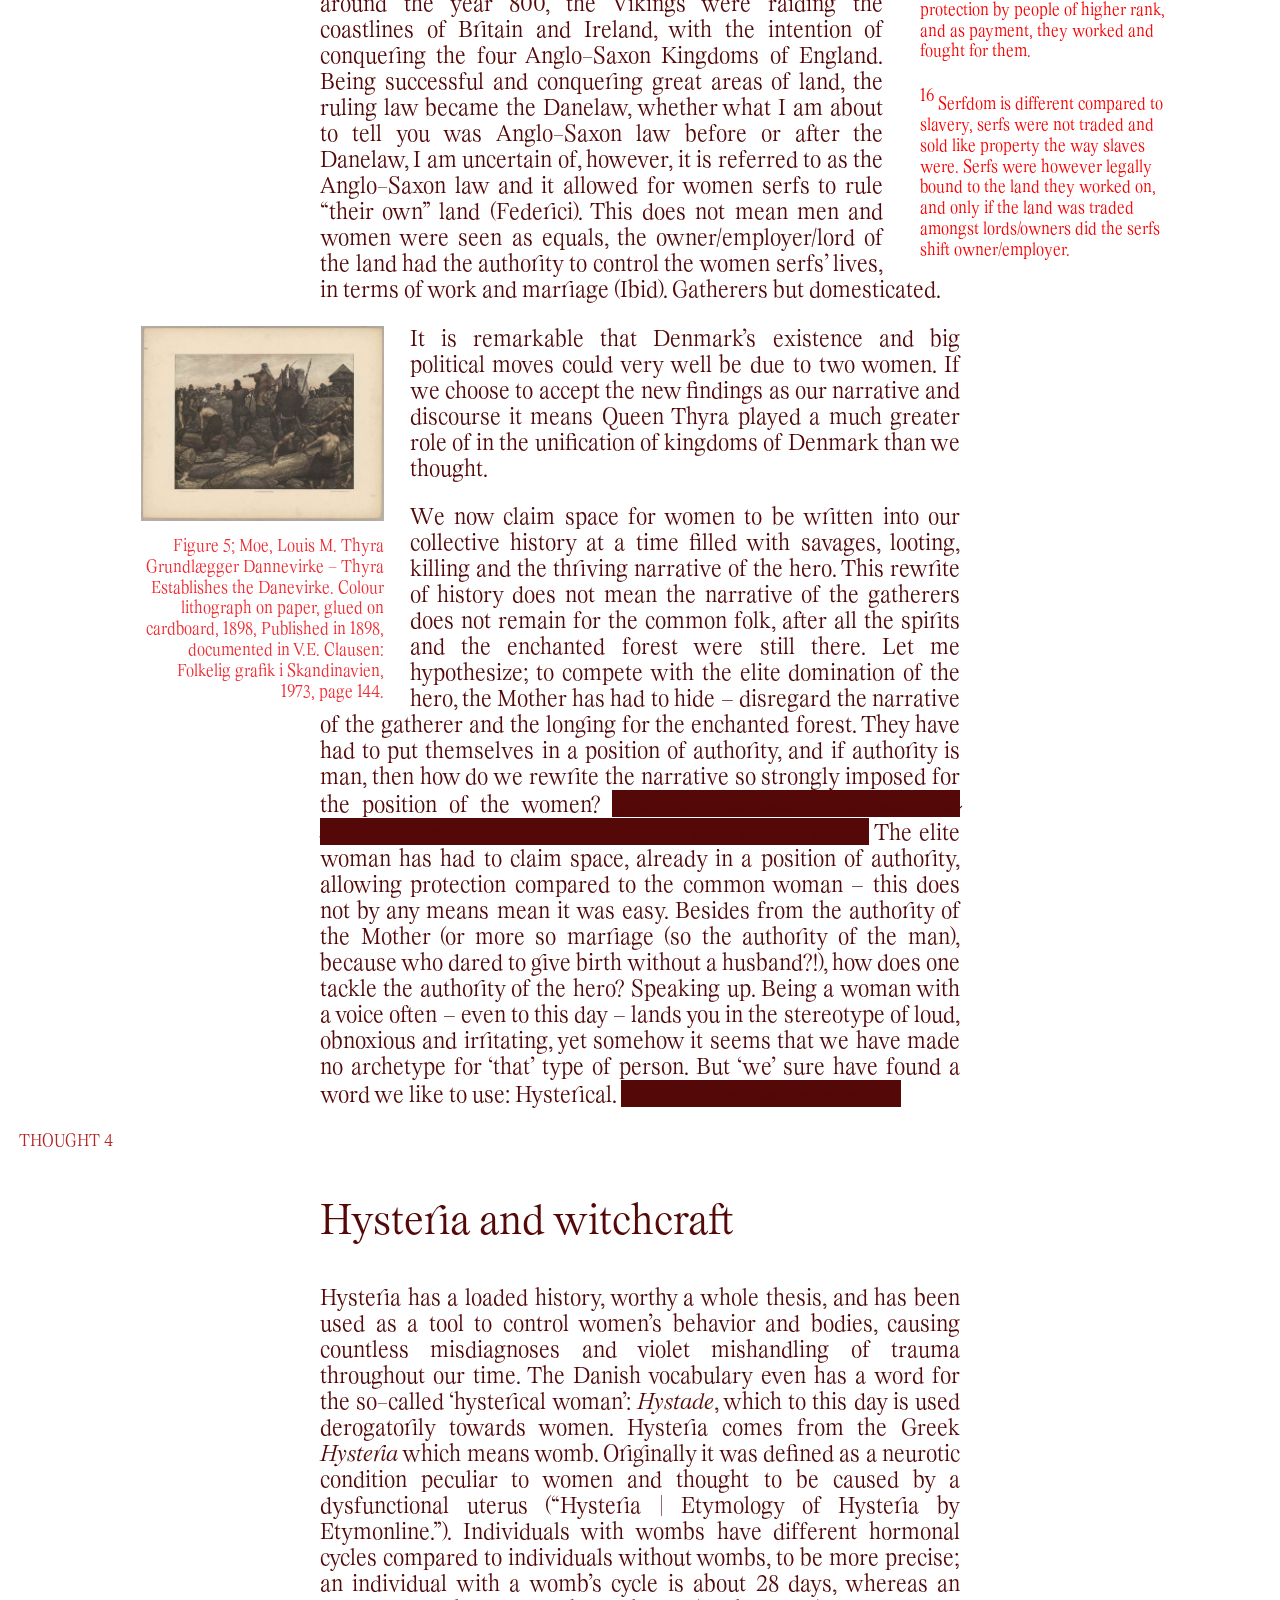
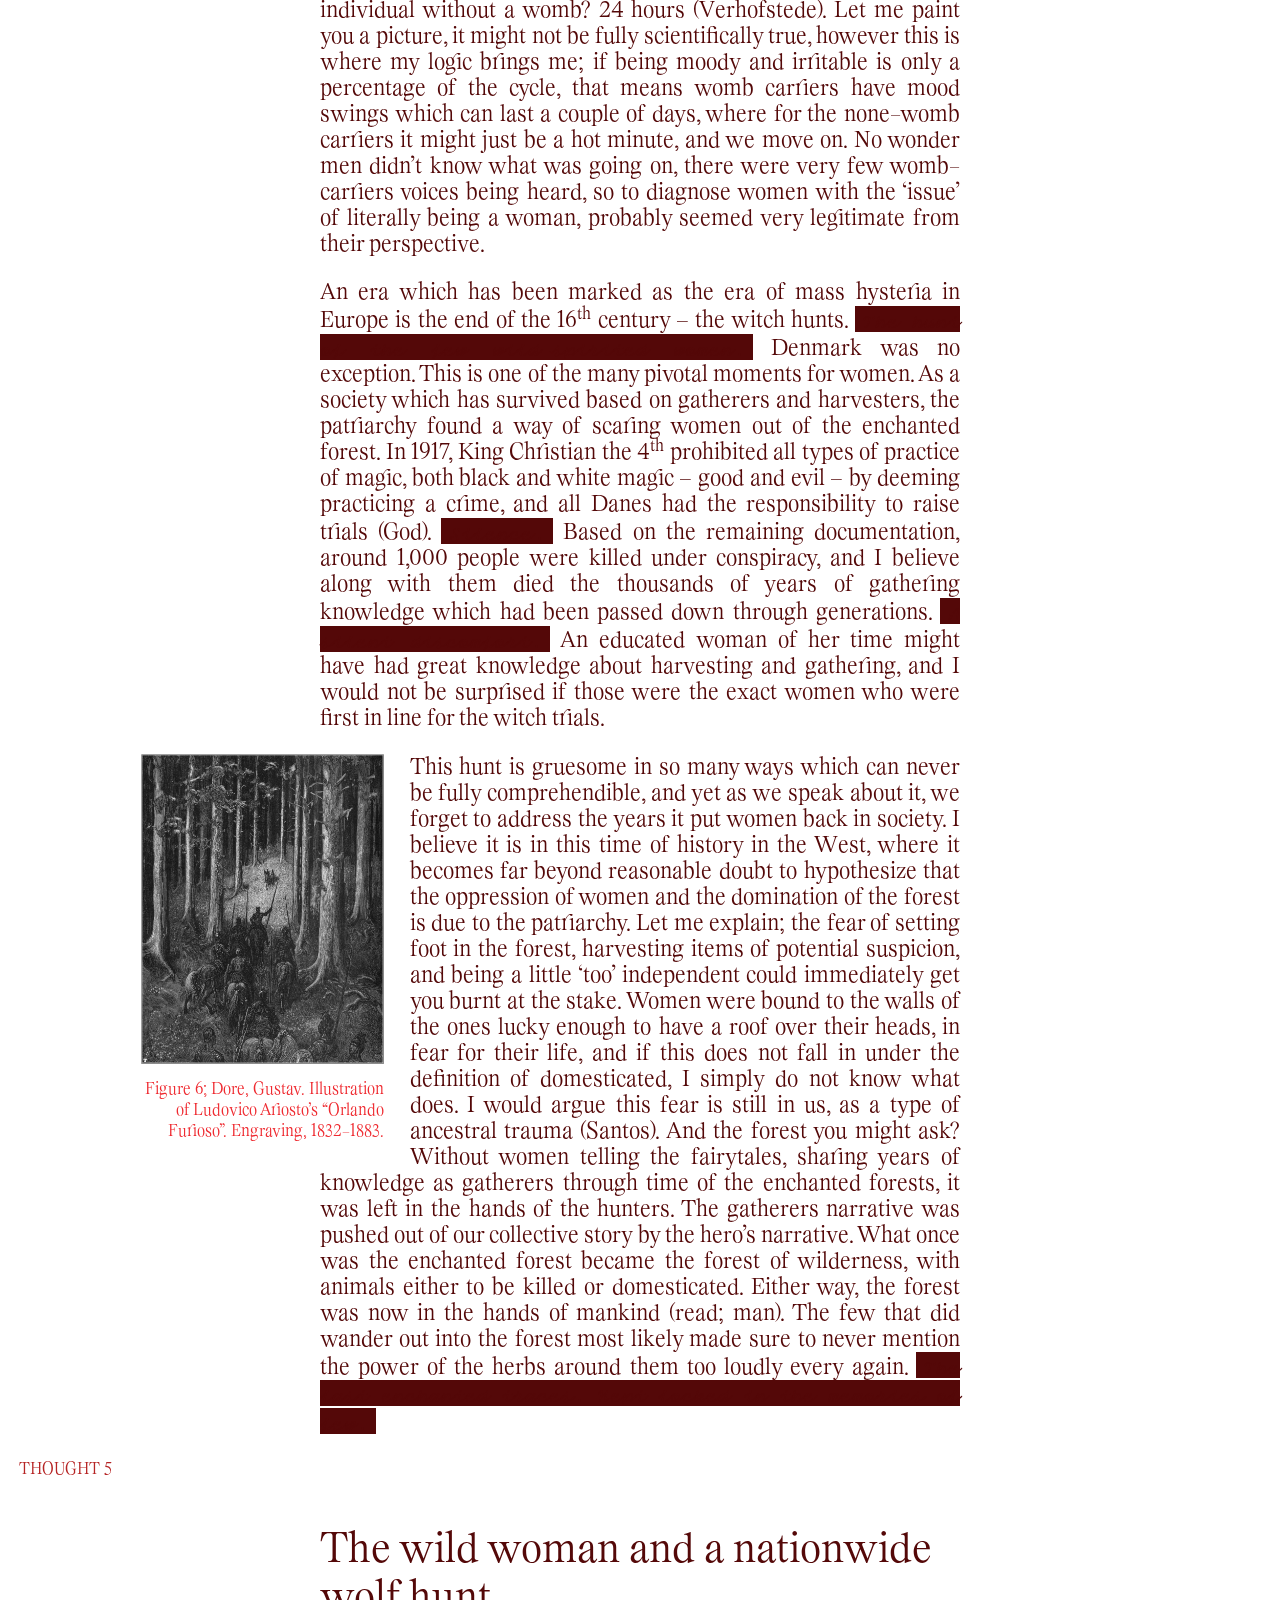
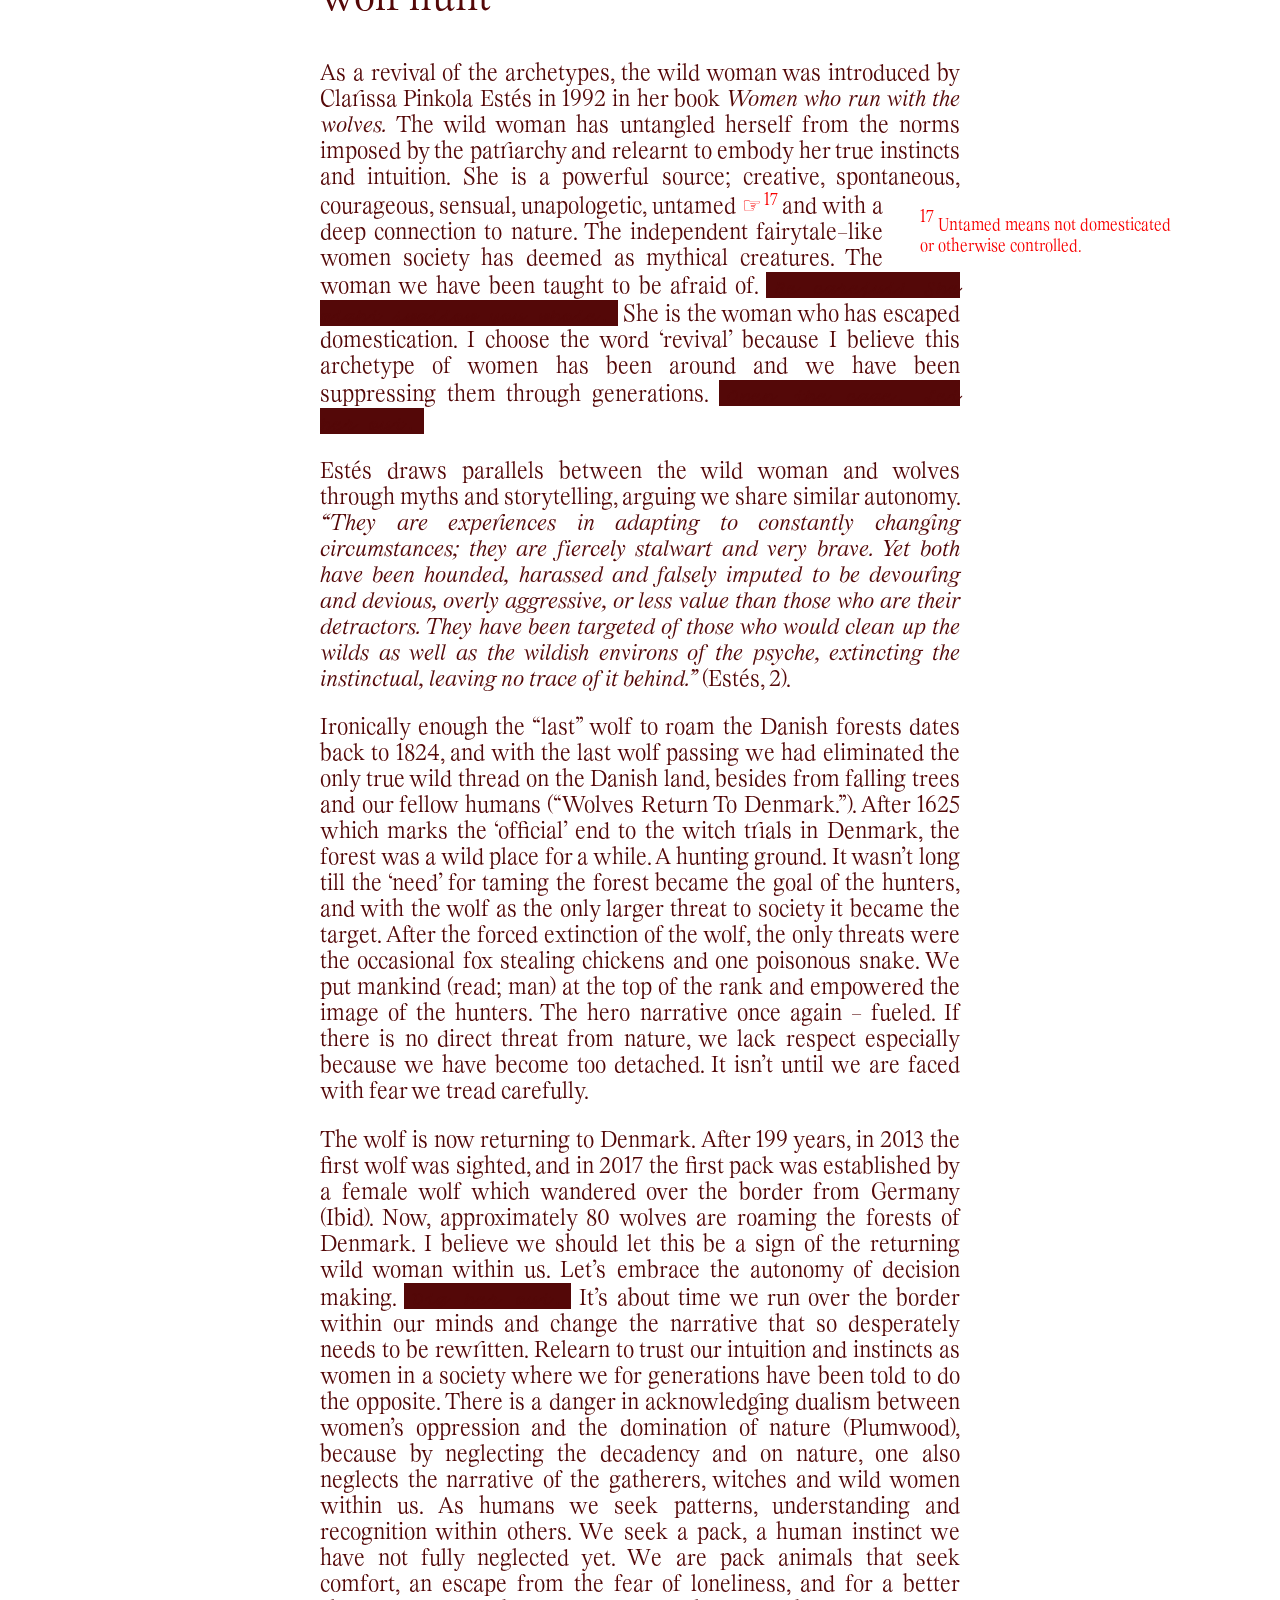
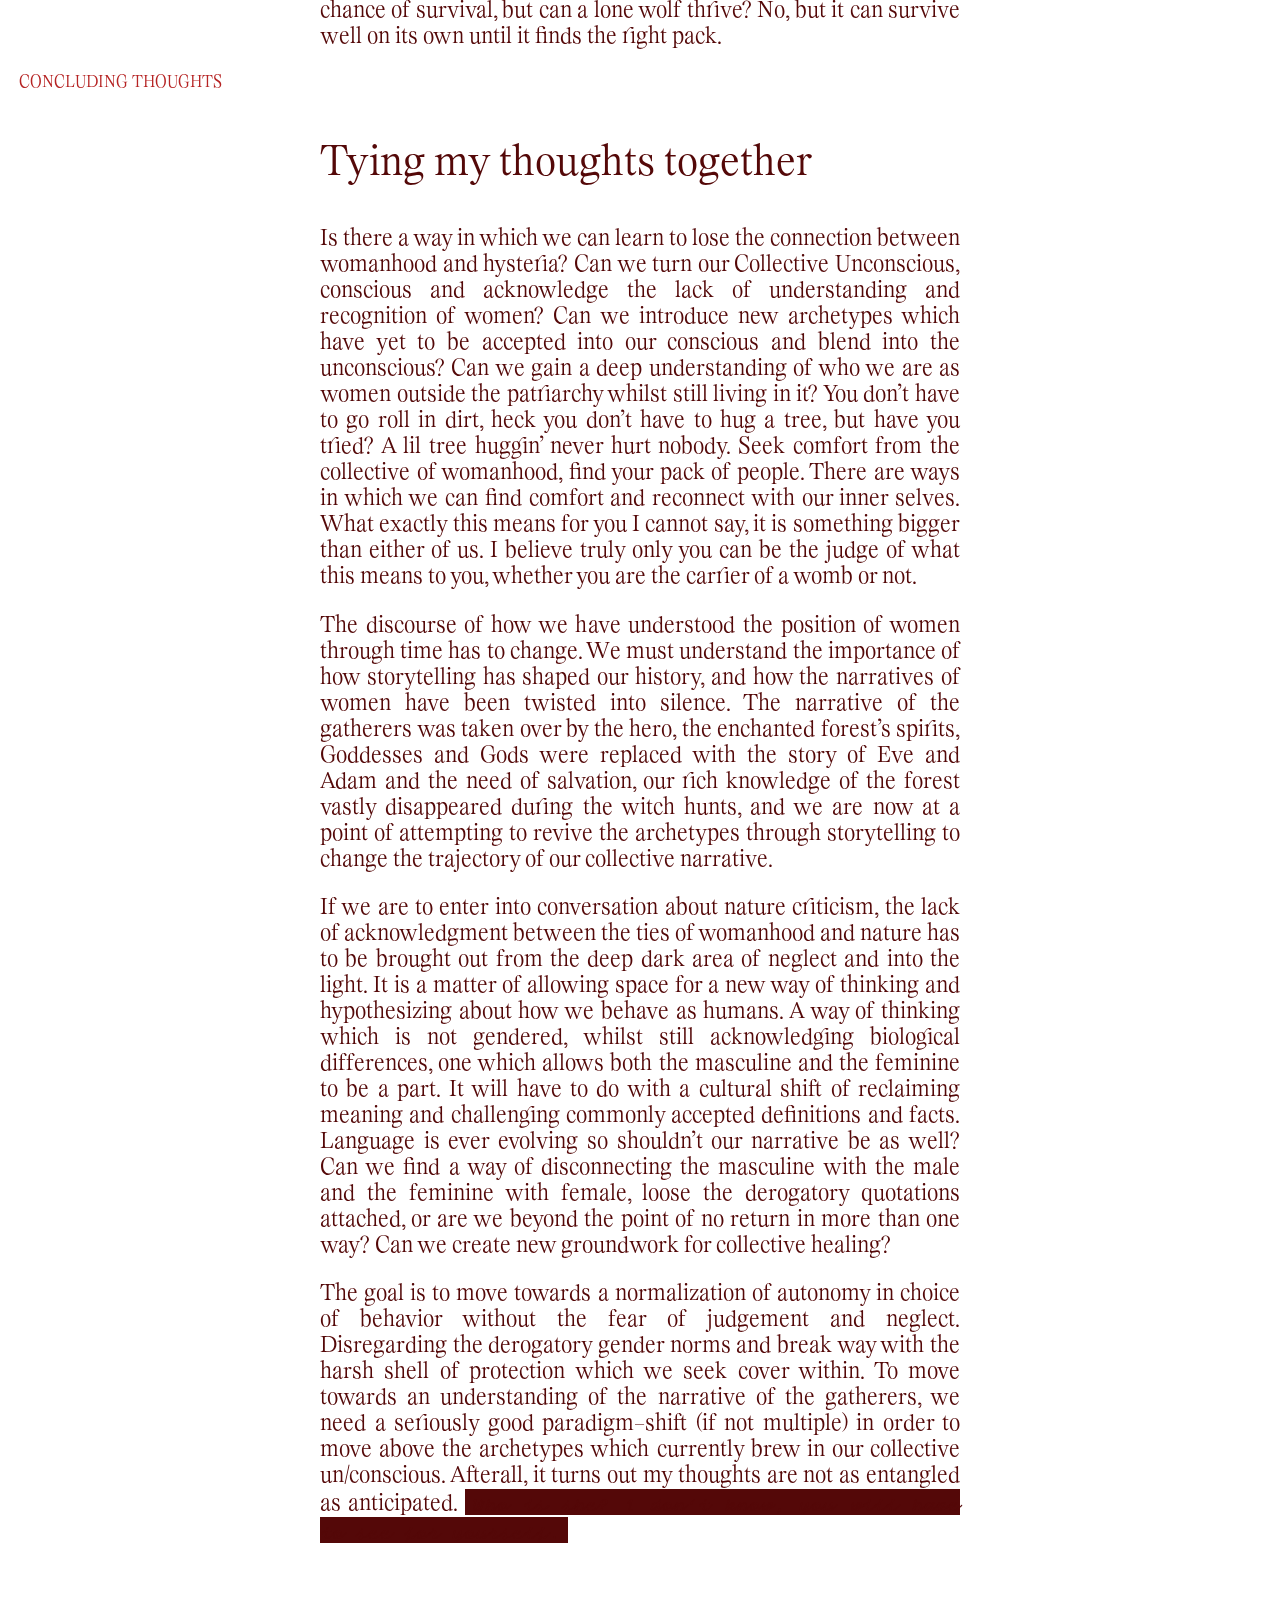
==== commit d44b0a7c: "110324 trial run 1" ====
--- a/index.html
+++ b/index.html
@@ -21,10 +21,10 @@
 	<!-- <link rel="icon" href="assets/images/favicon/favicon.png" /> -->
 	<!-- <link rel="icon"
 		href="data:image/svg+xml,<svg xmlns=%22http://www.w3.org/2000/svg%22 viewBox=%2210 0 100 100%22><text y=%22.90em%22 font-size=%2290%22>🌱</text></svg>"> -->
-		<link rel="apple-touch-icon" sizes="180x180" href="assets/images/favicon/apple-touch-icon.png">
-		<link rel="icon" type="image/png" sizes="32x32" href="assets/images/favicon/favicon-32x32.png">
-		<link rel="icon" type="image/png" sizes="16x16" href="assets/images/favicon/favicon-16x16.png">
-		<link rel="manifest" href="assets/images/favicon/site.webmanifest">
+	<link rel="apple-touch-icon" sizes="180x180" href="assets/images/favicon/apple-touch-icon.png">
+	<link rel="icon" type="image/png" sizes="32x32" href="assets/images/favicon/favicon-32x32.png">
+	<link rel="icon" type="image/png" sizes="16x16" href="assets/images/favicon/favicon-16x16.png">
+	<link rel="manifest" href="assets/images/favicon/site.webmanifest">
 
 	<!-- website title, visible in the browser window and on link sharing -->
 	<title>Where did the wild woman run?</title>
@@ -58,6 +58,7 @@
 					<div class="burger-icon">Index</div>
 					<nav class="dropdown">
 						<ul>
+							<br>
 							<li><a href="#chapter-0" class="button"> Introduction </a></li>
 							<li><a href="#chapter-1" class="button"> Thought 1 </a></li>
 							<li><a href="#chapter-2" class="button"> Thought 2 </a></li>
@@ -88,7 +89,8 @@
 
 				<h4><span>a spirit of a wild woman</span></h4>
 
-				<div id="name"> <a href="https://www.instagram.com/juliewerenskjold/">By Julie Werenskjold Sørensen</a> </div>
+				<div id="name"> <a href="https://www.instagram.com/juliewerenskjold/">By Julie Werenskjold Sørensen</a>
+				</div>
 
 				<main>
 
@@ -111,9 +113,9 @@
 							Criticism)</em> by Peter
 						Meedom and Jeppe Sengupta Carstensen, came to life based on a desire to establish a new critical
 						concept – Nature
-						Criticism<span class="sidenote-wrapper"><label for="sn-0"
-								class="margin-toggle sidenote-number"> &#x261E;</label><input type="checkbox" id="sn-0"
-								class="margin-toggle" /><span class="sidenote">Nature Criticism explored the
+						Criticism<span class="sidenote-wrapper"><label for="sn-0" class="margin-toggle sidenote-number">
+								&#x261E;</label><input type="checkbox" id="sn-0" class="margin-toggle" /><span
+								class="sidenote">Nature Criticism explored the
 								connection between humans and nature, whilst viewing the two as inseparable entities.
 								<br />
 							</span></span>. <em>“The preconditions for nature criticism, we believe, are once and for
@@ -145,9 +147,9 @@
 						that embodies. The
 						personification of nature has deep roots entangled with the image of the Mother, and within the
 						patriarchal
-						world<span class="sidenote-wrapper"><label for="sn-2"
-								class="margin-toggle sidenote-number"> &#x261E;</label><input type="checkbox" id="sn-2"
-								class="margin-toggle" /><span class="sidenote">Patriarchy refers to the greater
+						world<span class="sidenote-wrapper"><label for="sn-2" class="margin-toggle sidenote-number">
+								&#x261E;</label><input type="checkbox" id="sn-2" class="margin-toggle" /><span
+								class="sidenote">Patriarchy refers to the greater
 								aggregate power that men have over women and further genders, in terms of social,
 								political, economic and
 								hierarchies of power between individual men and groups of men (Strid, and Hearn).
@@ -167,9 +169,9 @@
 						wilderness of my entangled thoughts of the Danish wild womanhood. Who is she?</p>
 
 					<p>Along the way, many terms will be defined to assure we are on the same path<span
-							class="sidenote-wrapper"><label for="sn-3"
-								class="margin-toggle sidenote-number"> &#x261E;</label><input type="checkbox" id="sn-3"
-								class="margin-toggle" /><span class="sidenote">For definitions I have relied on online
+							class="sidenote-wrapper"><label for="sn-3" class="margin-toggle sidenote-number">
+								&#x261E;</label><input type="checkbox" id="sn-3" class="margin-toggle" /><span
+								class="sidenote">For definitions I have relied on online
 								encyclopedia.
 								<br />
 							</span></span>. Allow me to ask questions with no answers, contemplate and contradict my
@@ -204,8 +206,9 @@
 							Europe), and with western
 							patriarchy tightly knit with colonialism, deep-rooted marks have been left on a great deal
 							of the world<span class="sidenote-wrapper"><label for="sn-4"
-									class="margin-toggle sidenote-number"> &#x261E;</label><input type="checkbox" id="sn-4"
-									class="margin-toggle" /><span class="sidenote">Whilst still noting there are
+									class="margin-toggle sidenote-number"> &#x261E;</label><input type="checkbox"
+									id="sn-4" class="margin-toggle" /><span class="sidenote">Whilst still noting there
+									are
 									matrilineal societies in
 									the world to this day which have not been deeply westernized (Nelson).
 									<br />
@@ -225,8 +228,9 @@
 						<p>Languages, cultures and mythologies have through centuries personified Earth and Nature via
 							the portrayal of the
 							Mother and/or Goddesses<span class="sidenote-wrapper"><label for="sn-5"
-									class="margin-toggle sidenote-number"> &#x261E;</label><input type="checkbox" id="sn-5"
-									class="margin-toggle" /><span class="sidenote">To name a few; the Akan Mythology,
+									class="margin-toggle sidenote-number"> &#x261E;</label><input type="checkbox"
+									id="sn-5" class="margin-toggle" /><span class="sidenote">To name a few; the Akan
+									Mythology,
 									Asase Ya, also known as Abrewa, in Sumerian Mythology;
 									Nihursag, the Goddess Gaia from Greek Mythology, and in Norse Mythology, although
 									not mentioned often in
@@ -250,7 +254,7 @@
 								female human being.”.</em>
 							Great, thanks Google. But what does it mean to be female? The aim of this is not to discuss
 							sex, gender, binary or
-							the non-binary, however, it is crucial we have mutual understanding — between author and
+							the non-binary, however, it is crucial we have mutual understanding – between author and
 							reader. Womanhood and the
 							feeling of being woman does not have to do with what is defined as biological sex. To be
 							women does not mean to be
@@ -271,14 +275,14 @@
 							- forbidden fruit of
 							the tree of knowledge and good and evil) because a serpent convinced her (stupid snake), and
 							Adam followed not long
-							after. God - of course - found out because ‘He’ sees all, and ‘He’ punished the female body
+							after. God – of course – found out because ‘He’ sees all, and ‘He’ punished the female body
 							with bearing child, and
 							excruciating pain at childbirth (labor), and the male body with the oh so very labor
 							(ironic) intensive work of
 							grooming the ‘accursed’ grounds aka Earth. This can easily be explained as the birth of the
 							patriarchy<span class="sidenote-wrapper"><label for="sn-6"
-									class="margin-toggle sidenote-number"> &#x261E;</label><input type="checkbox" id="sn-6"
-									class="margin-toggle" /><span class="sidenote">Men = grooming earth<br />
+									class="margin-toggle sidenote-number"> &#x261E;</label><input type="checkbox"
+									id="sn-6" class="margin-toggle" /><span class="sidenote">Men = grooming earth<br />
 									Earth = nature<br />
 									Nature = birth<br />
 									Birth = Mother<br />
@@ -294,9 +298,9 @@
 							spears, awls and scrapers
 							(Smithsonian Institution's Human Origins Program). The symbol of hunting and killing
 							accompanied by the male
-							hero<span class="sidenote-wrapper"><label for="sn-7"
-									class="margin-toggle sidenote-number"> &#x261E;</label><input type="checkbox" id="sn-7"
-									class="margin-toggle" /><span class="sidenote">The archetype of the hero is a
+							hero<span class="sidenote-wrapper"><label for="sn-7" class="margin-toggle sidenote-number">
+									&#x261E;</label><input type="checkbox" id="sn-7" class="margin-toggle" /><span
+									class="sidenote">The archetype of the hero is a
 									character who acts as a force of the greater good, defending those weaker than
 									themselves to the point of
 									self-sacrifice. They’re usually elevated above those around them in some way,
@@ -351,14 +355,16 @@
 							which guided the people of the Viking era (McCoy, “Norse Mythology for Smart People.”). The
 							myths serving as the
 							fundament of the belief were communicated through odes<span class="sidenote-wrapper"><label
-									for="sn-8" class="margin-toggle sidenote-number"> &#x261E;</label><input type="checkbox"
-									id="sn-8" class="margin-toggle" /><span class="sidenote">A type of lyric poetry,
+									for="sn-8" class="margin-toggle sidenote-number"> &#x261E;</label><input
+									type="checkbox" id="sn-8" class="margin-toggle" /><span class="sidenote">A type of
+									lyric poetry,
 									which elaborates structured poems praising or glorifying an event or
 									individual, describing nature intellectually as well as emotionally.
 									<br />
 								</span></span> and sagas<span class="sidenote-wrapper"><label for="sn-9"
-									class="margin-toggle sidenote-number"> &#x261E;</label><input type="checkbox" id="sn-9"
-									class="margin-toggle" /><span class="sidenote">The word means story, tale or history
+									class="margin-toggle sidenote-number"> &#x261E;</label><input type="checkbox"
+									id="sn-9" class="margin-toggle" /><span class="sidenote">The word means story, tale
+									or history
 									and usually refers specifically to the Prose
 									narratives.
 									<br />
@@ -381,8 +387,9 @@
 							fairytales are thriving and spreading like fairy dust. Today in Denmark we don’t have the
 							same scale of geographical
 							features<span class="sidenote-wrapper"><label for="sn-10"
-									class="margin-toggle sidenote-number"> &#x261E;</label><input type="checkbox" id="sn-10"
-									class="margin-toggle" /><span class="sidenote">In my opinion Greenland and the Faroe
+									class="margin-toggle sidenote-number"> &#x261E;</label><input type="checkbox"
+									id="sn-10" class="margin-toggle" /><span class="sidenote">In my opinion Greenland
+									and the Faroe
 									Islands are not ours to claim.
 									<br />
 								</span></span> and I find myself asking: Where is the fairy dust? Don’t get me wrong,
@@ -405,12 +412,14 @@
 						</p>
 
 						<span class="caption">
-							<a href="https://en.natmus.dk/historical-knowledge/denmark/prehistoric-period-until-1050-ad/the-viking-age/religion-magic-death-and-rituals/christianity-comes-to-denmark/">
-							<img src="assets/images/figure_7.jpg" alt="">
+							<a
+								href="https://en.natmus.dk/historical-knowledge/denmark/prehistoric-period-until-1050-ad/the-viking-age/religion-magic-death-and-rituals/christianity-comes-to-denmark/">
+								<img src="assets/images/figure_7.jpg" alt="">
 							</a>
-								Figure 3; A casting mould with spaces for a Thor’s hammer, and a cross. <em>Digital Photo.</em>
-								<br>
-								<br>
+							Figure 3; A casting mould with spaces for a Thor’s hammer, and a cross. <em>Digital
+								Photo.</em>
+							<br>
+							<br>
 							</a>
 						</span>
 
@@ -446,8 +455,9 @@
 							past 52 years. In 1387, Margrete the 1<sup>st</sup> was unofficially appointed as the first
 							Queen with ruling
 							power<span class="sidenote-wrapper"><label for="sn-11"
-									class="margin-toggle sidenote-number"> &#x261E;</label><input type="checkbox" id="sn-11"
-									class="margin-toggle" /><span class="sidenote">“<em>No woman had ever reigned as
+									class="margin-toggle sidenote-number"> &#x261E;</label><input type="checkbox"
+									id="sn-11" class="margin-toggle" /><span class="sidenote">“<em>No woman had ever
+										reigned as
 										Denmark’s queen, but Margaret didn’t let a few laws of succession stand in the
 										way. She adopted her
 										six-year-old nephew and had herself named the “sovereign lady” of Denmark and
@@ -464,8 +474,9 @@
 							influential Queen of Denmark. Turning the time back to the gruesome actions, which we now
 							know as the tales of the
 							Vikings, we meet Gorm the Old and Queen Thyra<span class="sidenote-wrapper"><label
-									for="sn-12" class="margin-toggle sidenote-number"> &#x261E;</label><input type="checkbox"
-									id="sn-12" class="margin-toggle" /><span class="sidenote">Interesting to point out
+									for="sn-12" class="margin-toggle sidenote-number"> &#x261E;</label><input
+									type="checkbox" id="sn-12" class="margin-toggle" /><span
+									class="sidenote">Interesting to point out
 									is the fact that Harald Bluetooth was the son of Thyra and Gorm, and
 									some believe he was the first King of Denmark due to uncertainty of the land mass
 									his parents ruled over,
@@ -477,9 +488,9 @@
 							the man in charge, however a new research article suggests that Thyra had far more power
 							than previously considered,
 							suggesting what we thought was fact might’ve been factoid<span
-								class="sidenote-wrapper"><label for="sn-13"
-									class="margin-toggle sidenote-number"> &#x261E;</label><input type="checkbox" id="sn-13"
-									class="margin-toggle" /><span class="sidenote">Factoid is a piece of unreliable
+								class="sidenote-wrapper"><label for="sn-13" class="margin-toggle sidenote-number">
+									&#x261E;</label><input type="checkbox" id="sn-13" class="margin-toggle" /><span
+									class="sidenote">Factoid is a piece of unreliable
 									information that is reported and repeated so often that it
 									becomes accepted as fact.
 									<br />
@@ -491,13 +502,14 @@
 							believe him to be a
 							talented warrior (Imer). The main source of documentation we have from their time are 250
 							runestones, and don’t get
-							me wrong; there are many but not a whole bible worth of rocks - but the text sure is set in
+							me wrong; there are many but not a whole bible worth of rocks – but the text sure is set in
 							stone.</p>
 
 						<span class="caption">
-							<a href="https://commons.wikimedia.org/wiki/File:Harold_Bluetooths_and_Gorm_the_Olds_rune_stones_(9157863685).jpg">
-							<img src="assets/images/figure_8.jpg" alt="">
-						    </a>
+							<a
+								href="https://commons.wikimedia.org/wiki/File:Harold_Bluetooths_and_Gorm_the_Olds_rune_stones_(9157863685).jpg">
+								<img src="assets/images/figure_8.jpg" alt="">
+							</a>
 							Figure 4; Thyra,) Harold Bluetooths and Gorm the Olds rune stones. 22 Aug. 2013. Wikimedia
 							Commons. Accessed 29 Feb. 2014.
 						</span>
@@ -510,7 +522,7 @@
 								no fewer than four
 								runestones is unparalleled in Viking-Age Denmark. In comparison, it is remarkable that
 								Gorm is named on only a
-								single stone — and there accompanied by Thyra. Not even her famous son, Harald
+								single stone – and there accompanied by Thyra. Not even her famous son, Harald
 								Bluetooth, is mentioned on that
 								many stones.”</em> (Ibid). To my understanding the objective has been to establish a
 							greater likelihood that the
@@ -552,14 +564,16 @@
 						<p>Something which persists today is the idea that to sit on a solid fortune you rely on a
 							workforce, introducing
 							feudalism<span class="sidenote-wrapper"><label for="sn-14"
-									class="margin-toggle sidenote-number"> &#x261E;</label><input type="checkbox" id="sn-14"
-									class="margin-toggle" /><span class="sidenote">Feudalism was the system where people
+									class="margin-toggle sidenote-number"> &#x261E;</label><input type="checkbox"
+									id="sn-14" class="margin-toggle" /><span class="sidenote">Feudalism was the system
+									where people
 									were given land and protection by people of higher rank, and as payment, they worked
 									and fought for them.
 									<br />
 								</span></span>, serfdom<span class="sidenote-wrapper"><label for="sn-15"
-									class="margin-toggle sidenote-number"> &#x261E;</label><input type="checkbox" id="sn-15"
-									class="margin-toggle" /><span class="sidenote">Serfdom is different compared to
+									class="margin-toggle sidenote-number"> &#x261E;</label><input type="checkbox"
+									id="sn-15" class="margin-toggle" /><span class="sidenote">Serfdom is different
+									compared to
 									slavery, serfs were not traded and sold like property the way
 									slaves were. Serfs were however legally bound to the land they worked on, and only
 									if the land was traded
@@ -580,11 +594,13 @@
 							and marriage (Ibid). Gatherers but domesticated.</p>
 
 						<span class="caption">
-							<a href="https://commons.wikimedia.org/wiki/File:Thyra_grundl%C3%A6gger_Dannevirke_-_Louis_Moe_(17013).tif"> 
-							<img src="assets/images/figure_9.jpg" alt="">
+							<a
+								href="https://commons.wikimedia.org/wiki/File:Thyra_grundl%C3%A6gger_Dannevirke_-_Louis_Moe_(17013).tif">
+								<img src="assets/images/figure_9.jpg" alt="">
 							</a>
-							Figure 5; Moe, Louis M. Thyra Grundlægger Dannevirke - Thyra Establishes the Danevirke.
-							Colour lithograph on paper, glued on cardboard, 1898, Published in 1898, documented in V.E. Clausen: Folkelig grafik i Skandinavien, 1973, page
+							Figure 5; Moe, Louis M. Thyra Grundlægger Dannevirke – Thyra Establishes the Danevirke.
+							Colour lithograph on paper, glued on cardboard, 1898, Published in 1898, documented in V.E.
+							Clausen: Folkelig grafik i Skandinavien, 1973, page
 							144.
 						</span>
 
@@ -676,7 +692,7 @@
 
 						<span class="caption">
 							<a href="https://commons.wikimedia.org/wiki/File:Orlando_Furioso_60.jpg">
-							<img src="assets/images/figure_10.jpg" alt=""> 
+								<img src="assets/images/figure_10.jpg" alt="">
 							</a>
 							Figure 6; Dore, Gustav. Illustration of Ludovico Ariosto’s “Orlando Furioso”. Engraving,
 							1832-1883.
@@ -728,8 +744,9 @@
 							patriarchy and relearnt to embody her true instincts and intuition. She is a powerful
 							source; creative, spontaneous,
 							courageous, sensual, unapologetic, untamed<span class="sidenote-wrapper"><label for="sn-16"
-									class="margin-toggle sidenote-number"> &#x261E;</label><input type="checkbox" id="sn-16"
-									class="margin-toggle" /><span class="sidenote">Untamed means not domesticated or
+									class="margin-toggle sidenote-number"> &#x261E;</label><input type="checkbox"
+									id="sn-16" class="margin-toggle" /><span class="sidenote">Untamed means not
+									domesticated or
 									otherwise controlled.
 									<br />
 								</span></span> and with a deep connection to nature. The independent fairytale-like
@@ -1071,11 +1088,15 @@
 
 
 				<footer>
-					<p id="footer"><a href="https://www.instagram.com/juliewerenskjold/">Julie Werenskjold Sørensen </a><br />
+					<p id="footer"><a href="https://www.instagram.com/juliewerenskjold/">Julie Werenskjold Sørensen
+						</a><br />
 						Royal Academy of Art, The Hague<br />
-						B.A. Graphic Design<br />
-						March, 2024<br />
-						Supervised by Dirk Vis</p>
+						B.A. Graphic Design, March, 2024<br />
+						<br />
+						Thesis guided by Dirk Vis<br />
+						Website guided by François Girard-Meunier & Thomas Buxo<br />
+					
+					</p>
 					<br>
 				</footer>
 			</div>
--- a/assets/css/style.css
+++ b/assets/css/style.css
@@ -96,6 +96,11 @@
   font-size: 1.4rem;
   text-align: justify;
   text-justify: inter-word;
+  /* word-break: break-all; */
+  /* hyphens: auto;
+  -ms-hyphens: auto;
+  -moz-hyphens: auto;
+  hyphenate-character: '-'; */
 }
 
 p > .sidenote-wrapper {
@@ -106,29 +111,25 @@
   text-align: right;
   font-size: 1rem;
   margin-right: 3%;
-  /* text-transform: uppercase; */
   color: var(--color-text-link); 
 }
 
 #name {
   text-transform: uppercase;
 }
-
-
-
 
 h1 {
   color: var(--color-text-captions);
   z-index: 1;
-  font-size: 15rem;
+  font-size: 13vw;
   text-align: center;
   padding-left: 3rem;
   padding-right: 3rem;
+  /* padding-top: -5%; */
   font-weight: normal;
   letter-spacing: -0.2rem;
   text-transform: uppercase;
   line-height: 95%;
-
 }
 
 /* .landingpage {
@@ -216,7 +217,7 @@
 
 .main-header {
   position: fixed;
-  top: 0;
+  top: -2vw;
   z-index: -1;
 }
 .thesis {
@@ -444,6 +445,10 @@
   p {
     /* text-indent:3rem;  */
     font-size: 0.95rem;
+    hyphens: auto;
+    -ms-hyphens: auto;
+    -moz-hyphens: auto;
+    hyphenate-character: '-';
   }
 
   h1 {
@@ -492,6 +497,12 @@
 
   label.margin-toggle:not(.sidenote-number) {
     display: inline;
+  }
+
+  .bibliography-text > p:not(b > p){
+    color: var(--color-text-link);
+    font-size: rem;
+    text-align: left;
   }
 
   .sidenote,
@@ -532,7 +543,7 @@
     text-transform: uppercase;
     z-index: 50;
     background-color: white;
-    margin-left: 45%;
+    margin-left: 35%;
   }
 
   #chp-head-0, #chp-head-1, #chp-head-2, #chp-head-3, #chp-head-4, #chp-head-5, #chp-head-6, #chp-head-7 {
@@ -566,10 +577,11 @@
 
   .button {
     display: inline-block;
-    padding-left: 0.5rem;
+    padding-left: 0.8rem;
     padding-right: 0.5rem;
     text-decoration: none;
-    background-color: var(--color-text-link-hover);
+    background-color: white;
+    color: var(--color-text-link-hover);
   }
   
   .burger-menu {
@@ -585,6 +597,23 @@
     color: var(--color-text-link);
     text-transform: uppercase; 
   }
+
+  .button {
+    display: inline-block;
+    padding-left: 0.8rem;
+    box-shadow: rgb(255, 255, 255) 0px 0px 1rem 1rem;
+    padding-right: 0.5rem;
+    text-decoration: none;
+    /* background-color: var(--color-text-link-hover);
+    color: var(--color-text-link-hover); */
+  }
+
+   /* ul{ 
+    background-color: aqua;
+    z-index: 80;
+    width: 50%;
+    padding: 1rem;
+   } */
 
   .caption {
     width: 100%;
@@ -657,16 +686,12 @@
   h3,
   #name
    {
-    margin-left: 0;
-    margin-right: 0; 
-  }
-
-  #name{
-    padding: 5%;
-  }
+    /* margin-left: 0; */
+    /* margin-right: 0;  */
+  }
+
   h1 {
     font-size: 10rem; 
-    padding-left: 1rem;
     line-height: 100%;
   }
 
@@ -681,6 +706,7 @@
   }
   #name{
     font-size: 0.8rem;
+    margin-right: -2.6%;
   }
 
   .sidenote,
@@ -688,7 +714,7 @@
       float: right;
       clear: right;
       margin-right: 0%;
-      width: 35%;
+      width: 30%;
       margin-bottom: 0;
       margin-left: 0.3rem;
       font-size: 1.1rem;
@@ -697,14 +723,14 @@
       vertical-align: baseline;
       position: relative;
       text-align: left;
-      border: 1rem solid transparent;
+      border: 0.5rem solid transparent;
       padding-top: 1rem;
     }
 
-    nav{
-      display: flex;
-      margin-right: 2%;
-    }
+  nav{
+    display: flex;      
+    margin-right: 2%;
+  }
     
   nav ul {
       list-style: none;
@@ -723,7 +749,7 @@
     text-transform: uppercase;
     z-index: 50;
     background-color: white;
-    margin-left: 45%;
+    margin-left: 25%;
     margin-right: -3%;
     text-decoration: none;
     list-style: none;
@@ -731,7 +757,7 @@
 
   #chp-head-0, #chp-head-1, #chp-head-2, #chp-head-3, #chp-head-4, #chp-head-5, #chp-head-6, #chp-head-7 {
     display: block;
-    top: 0.45rem;
+    top: 0.48rem;
     color: var(--color-text-link-hover);
   }
 
@@ -757,36 +783,48 @@
   .dropdown li {
     margin-bottom: 1rem;
   }
-
   .button {
     display: inline-block;
-    padding-left: 0.5rem;
+    padding-left: 0.8rem;
     padding-right: 0.5rem;
     text-decoration: none;
-    background-color: var(--color-text-link-hover);
-    /* color: white; */
+    background-color: white;
+    color: var(--color-text-link-hover);
   }
   
   .burger-menu {
     display: flex;
     align-items: center;
     position: relative;
-    padding-left: 1rem;
-    margin-top: -0.6rem;
+    padding-left: 5%;
+    margin-top: -0.3rem;
     z-index: 80;
   }
   
   .burger-icon {
     color: var(--color-text-link);
-    text-transform: uppercase;
-  }
+    text-transform: uppercase; 
+    margin-left: -1.4rem;
+  }
+
+  .button {
+    display: inline-block;
+    padding-left: 0.8rem;
+    box-shadow: rgb(255, 255, 255) 0px 0px 1rem 1rem;
+    padding-right: 0.5rem;
+    text-decoration: none;
+  }
+
+  /* ul {
+    padding-left: 1rem;
+  } */
+
 
   .caption {
     width: 100%;
     float: left;
     clear: left;
     margin-left: 0;
-    /* margin-top: 1vH; */
     margin-bottom: 1vH;
     vertical-align: baseline;
     position: relative;
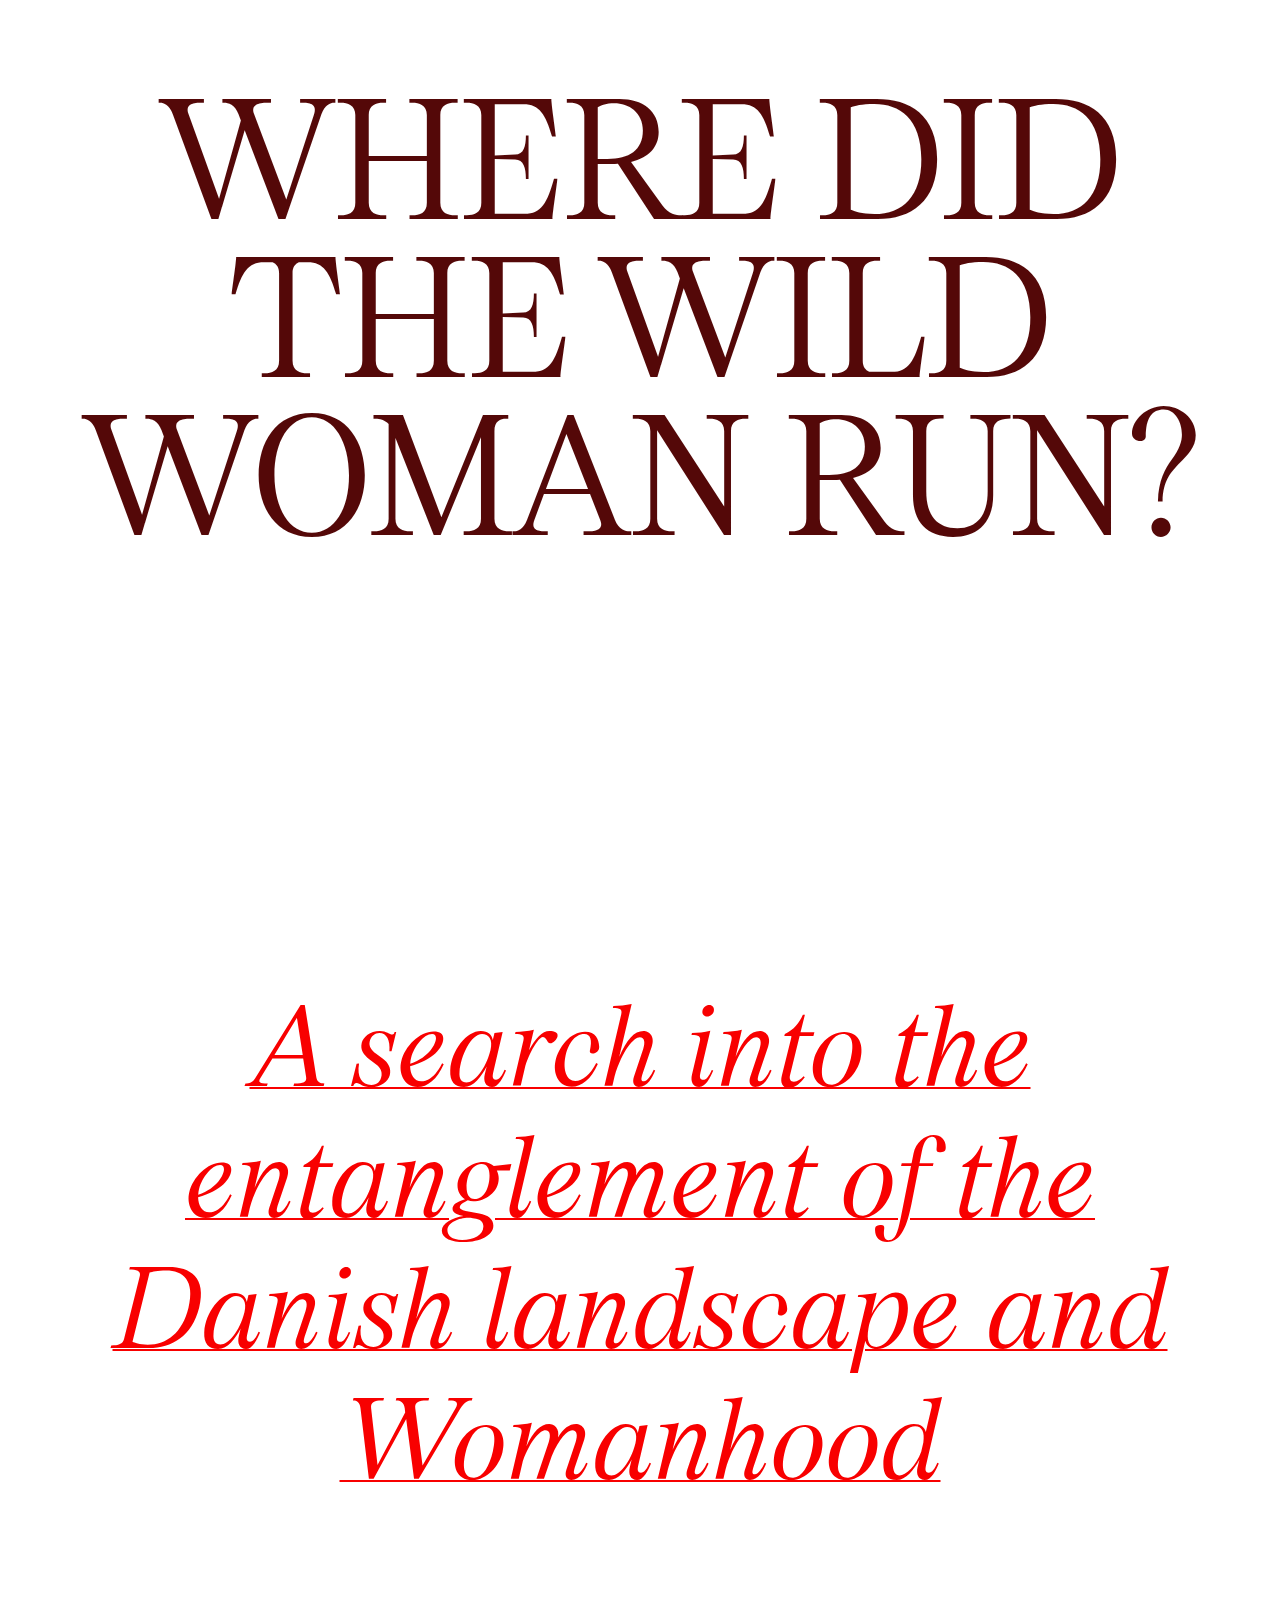
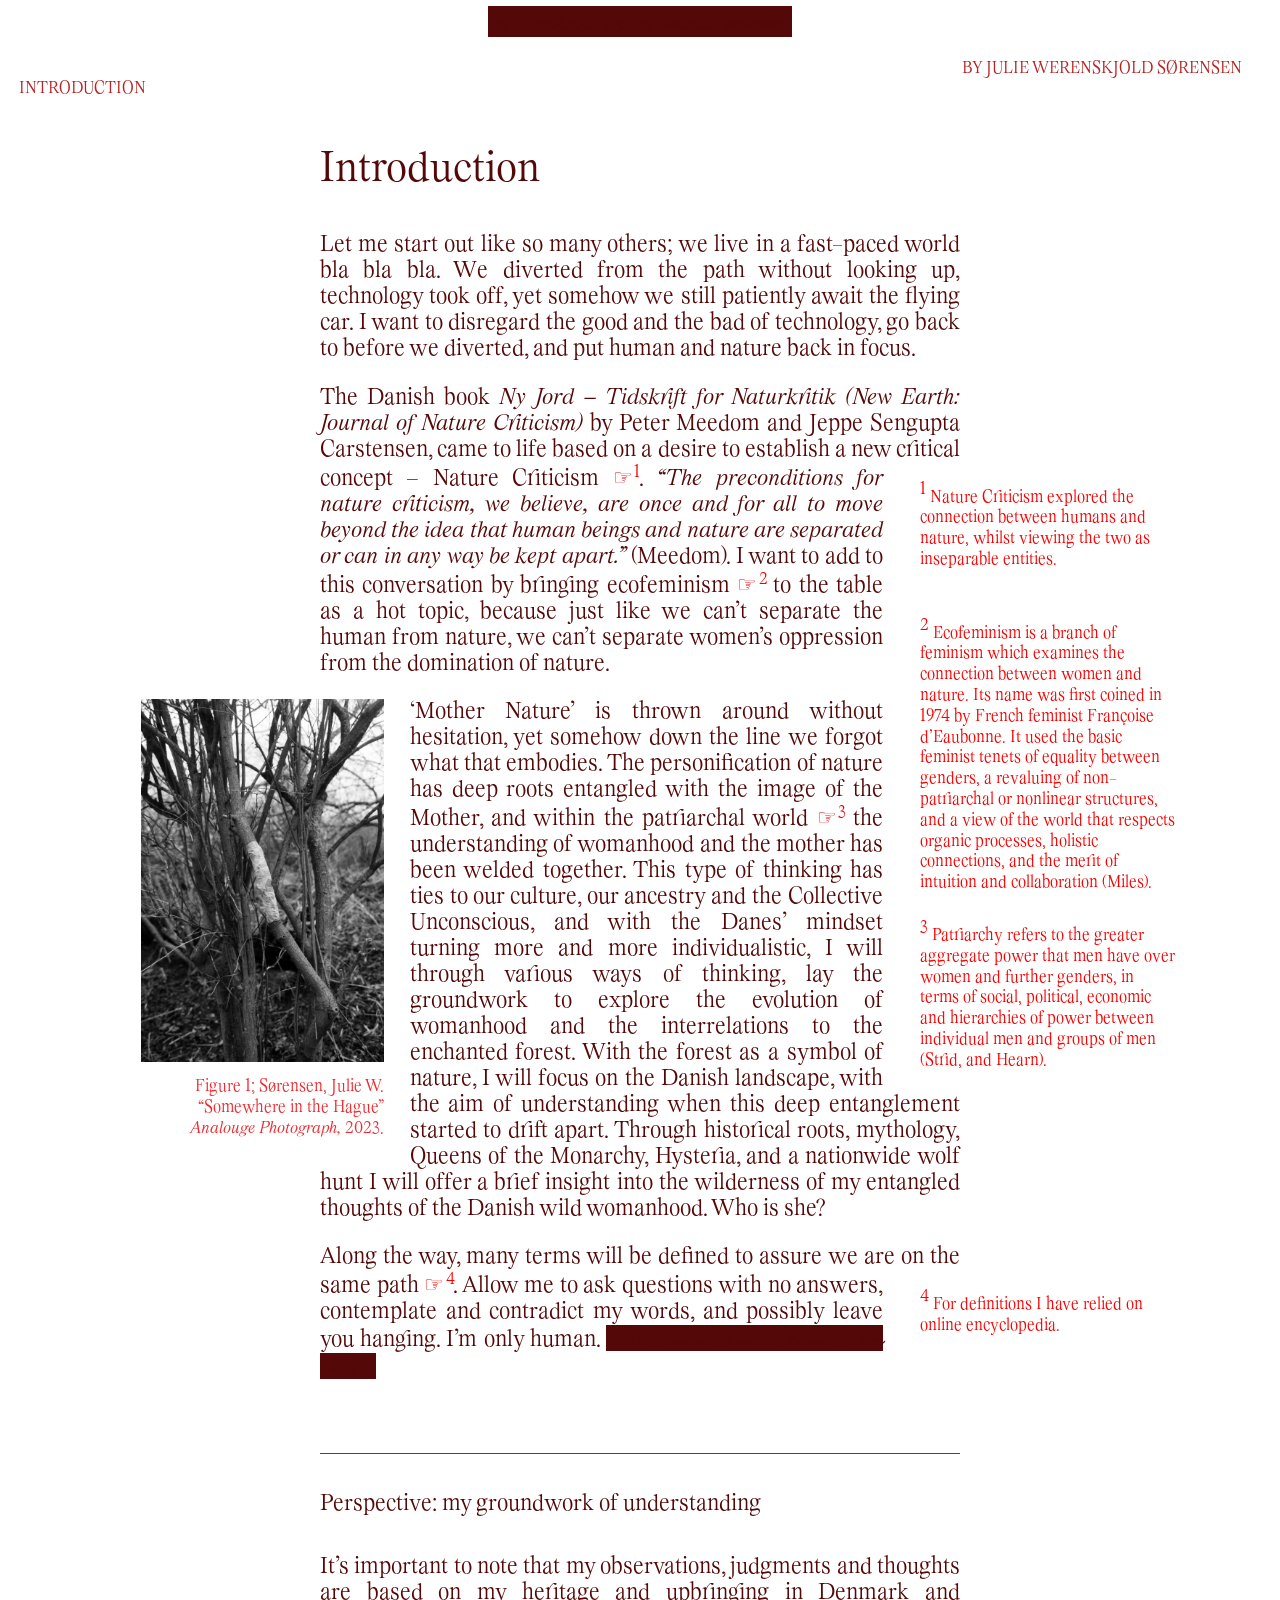
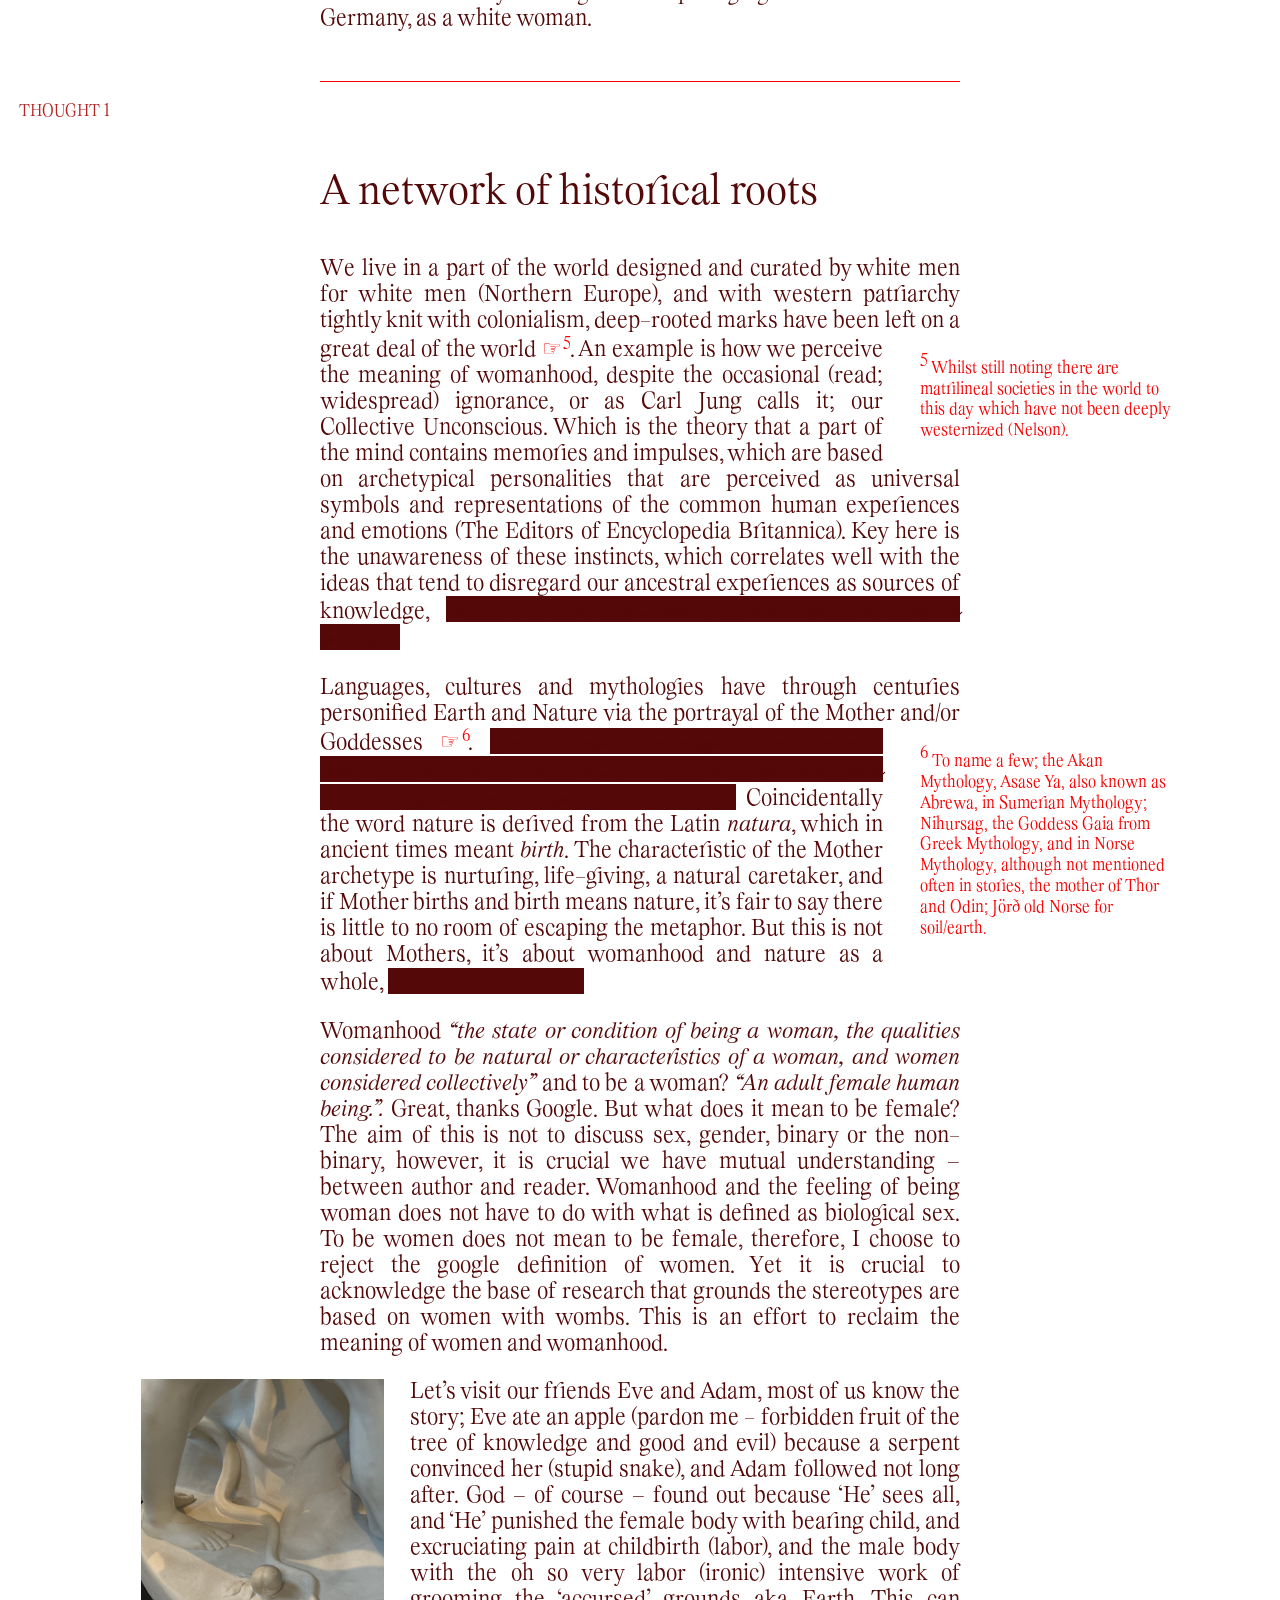
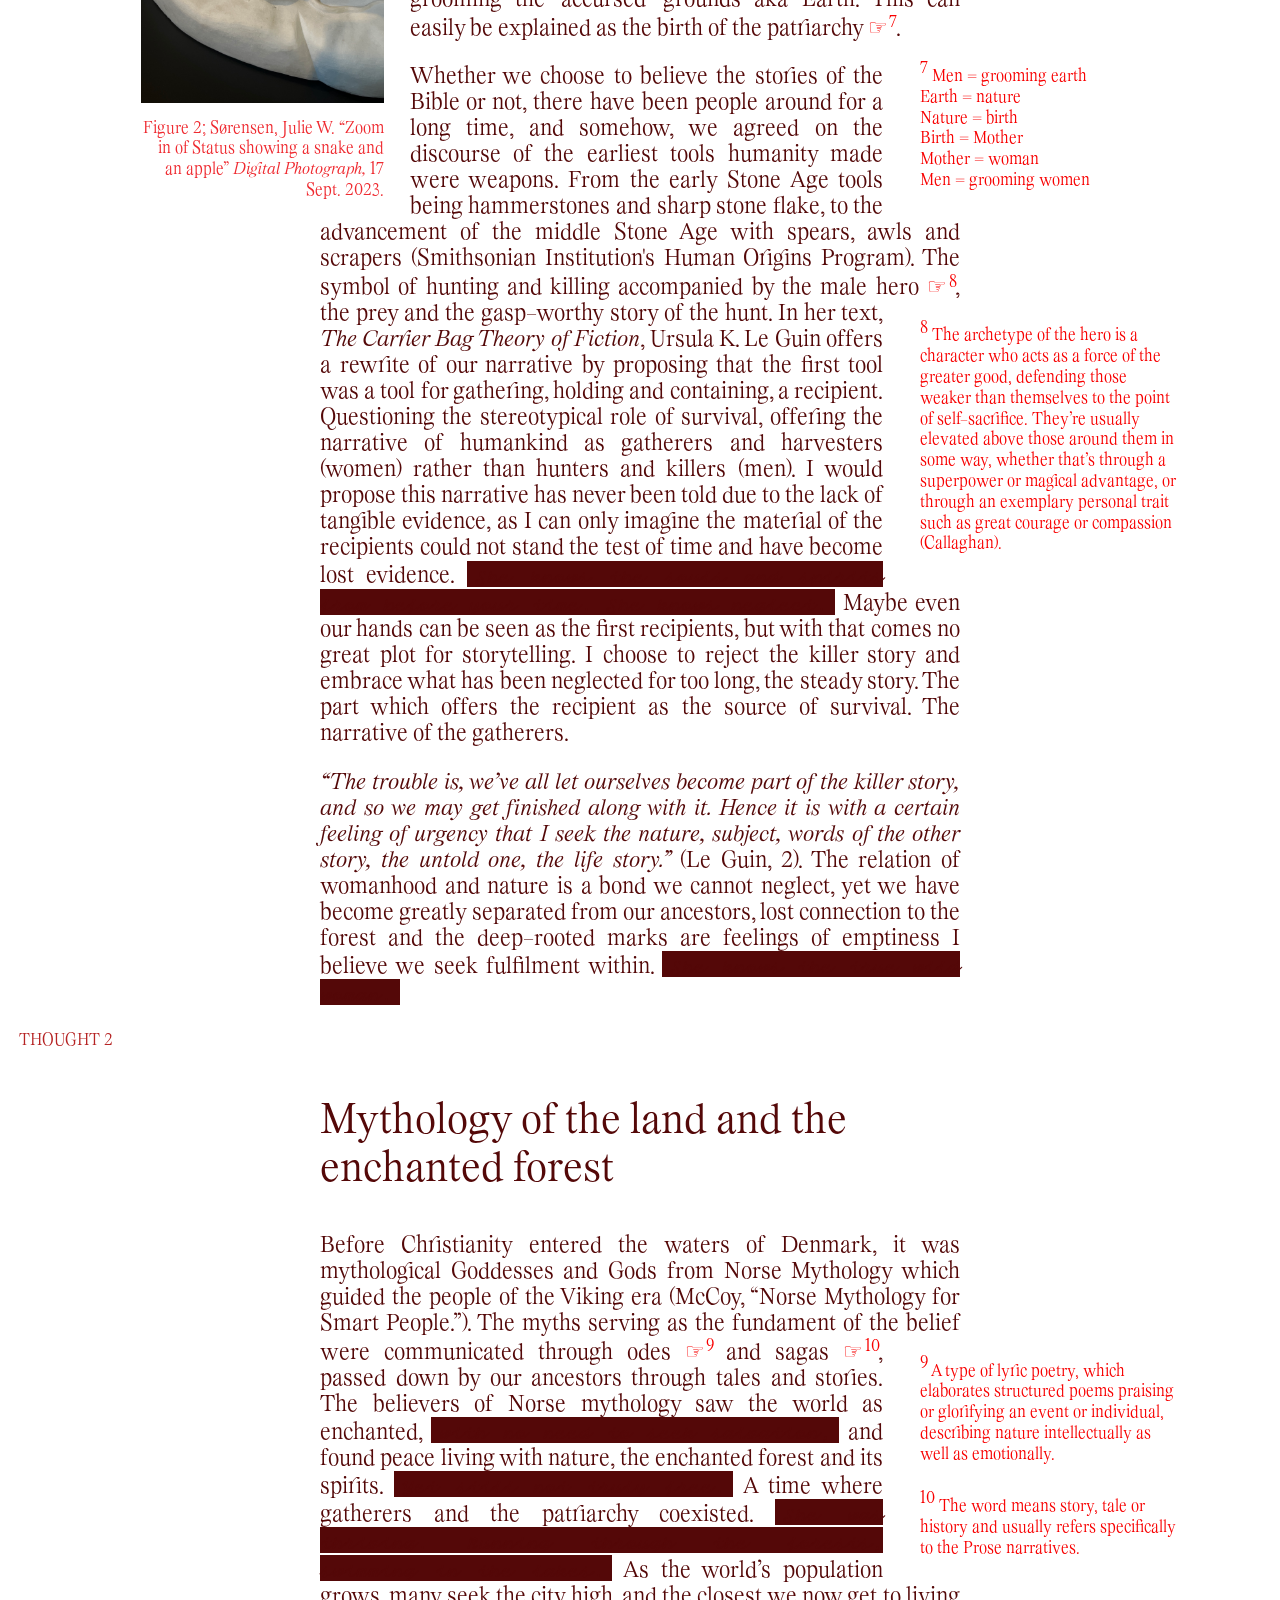
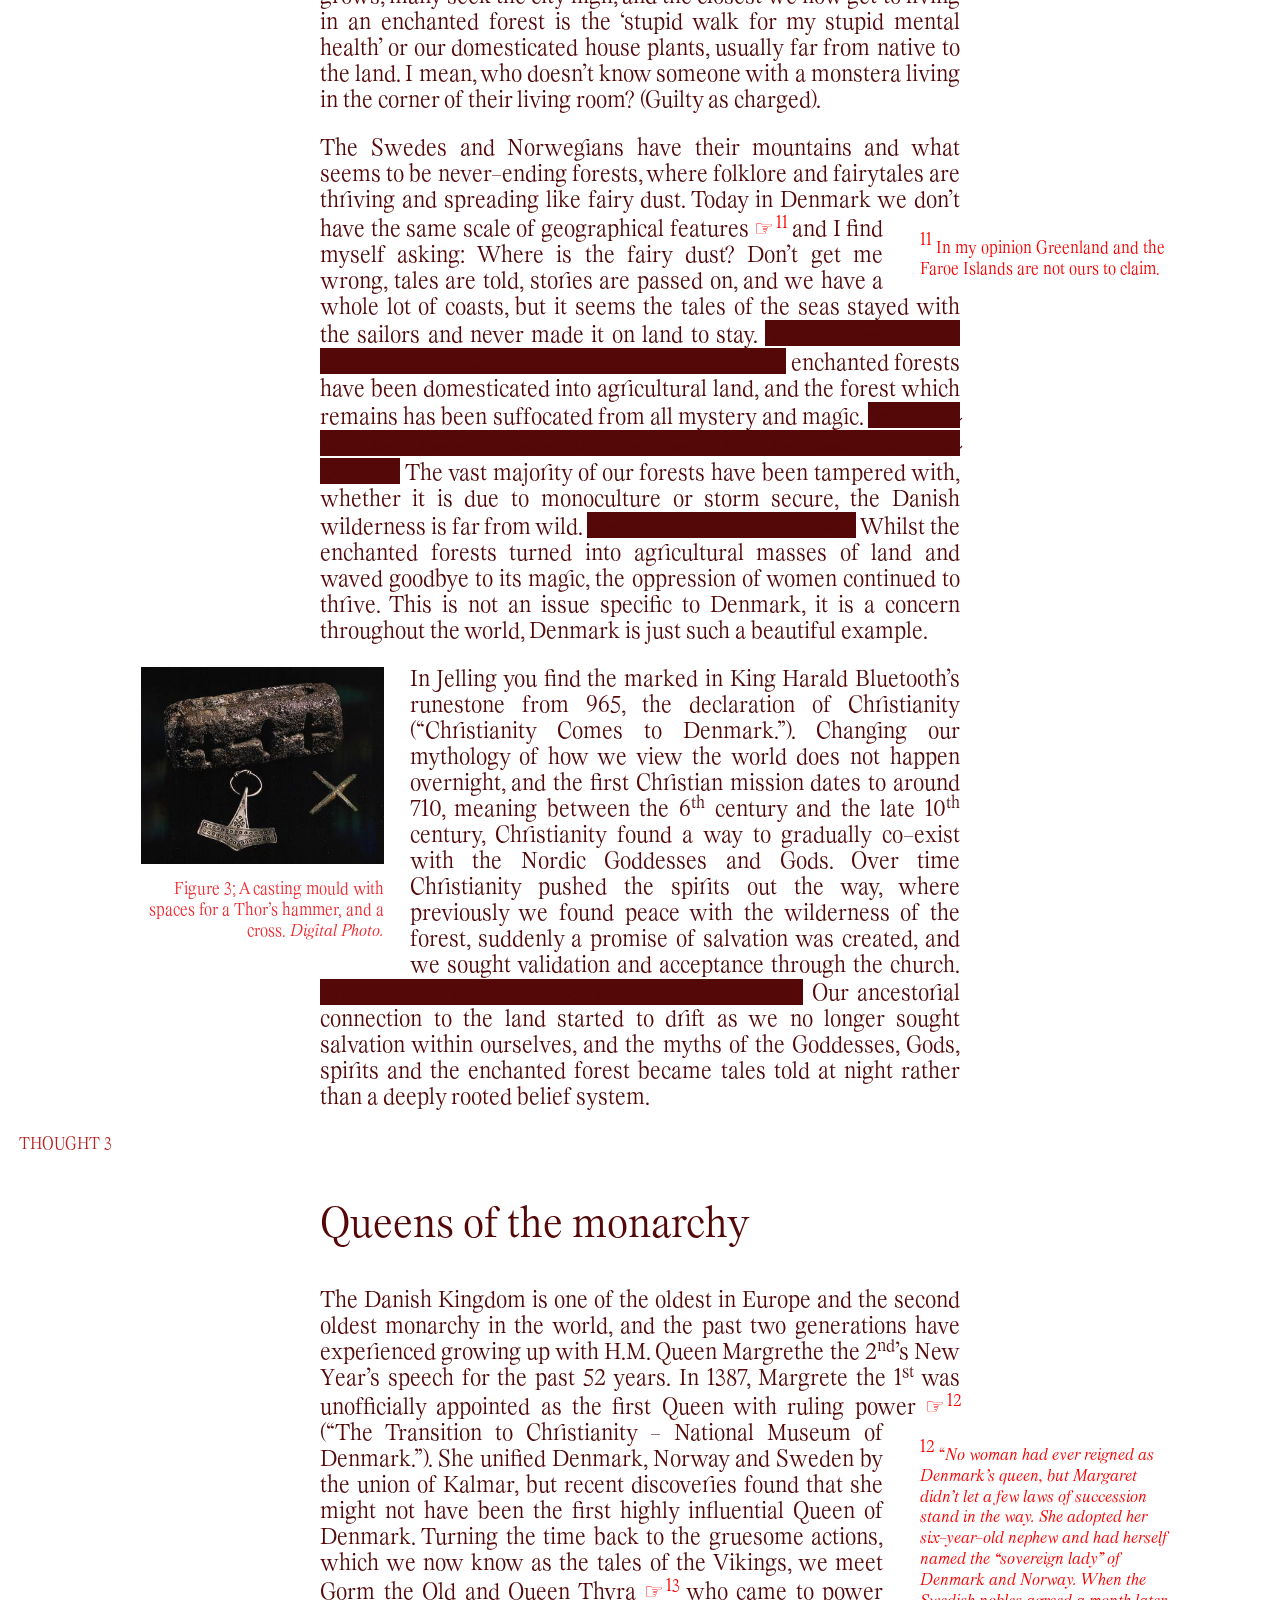
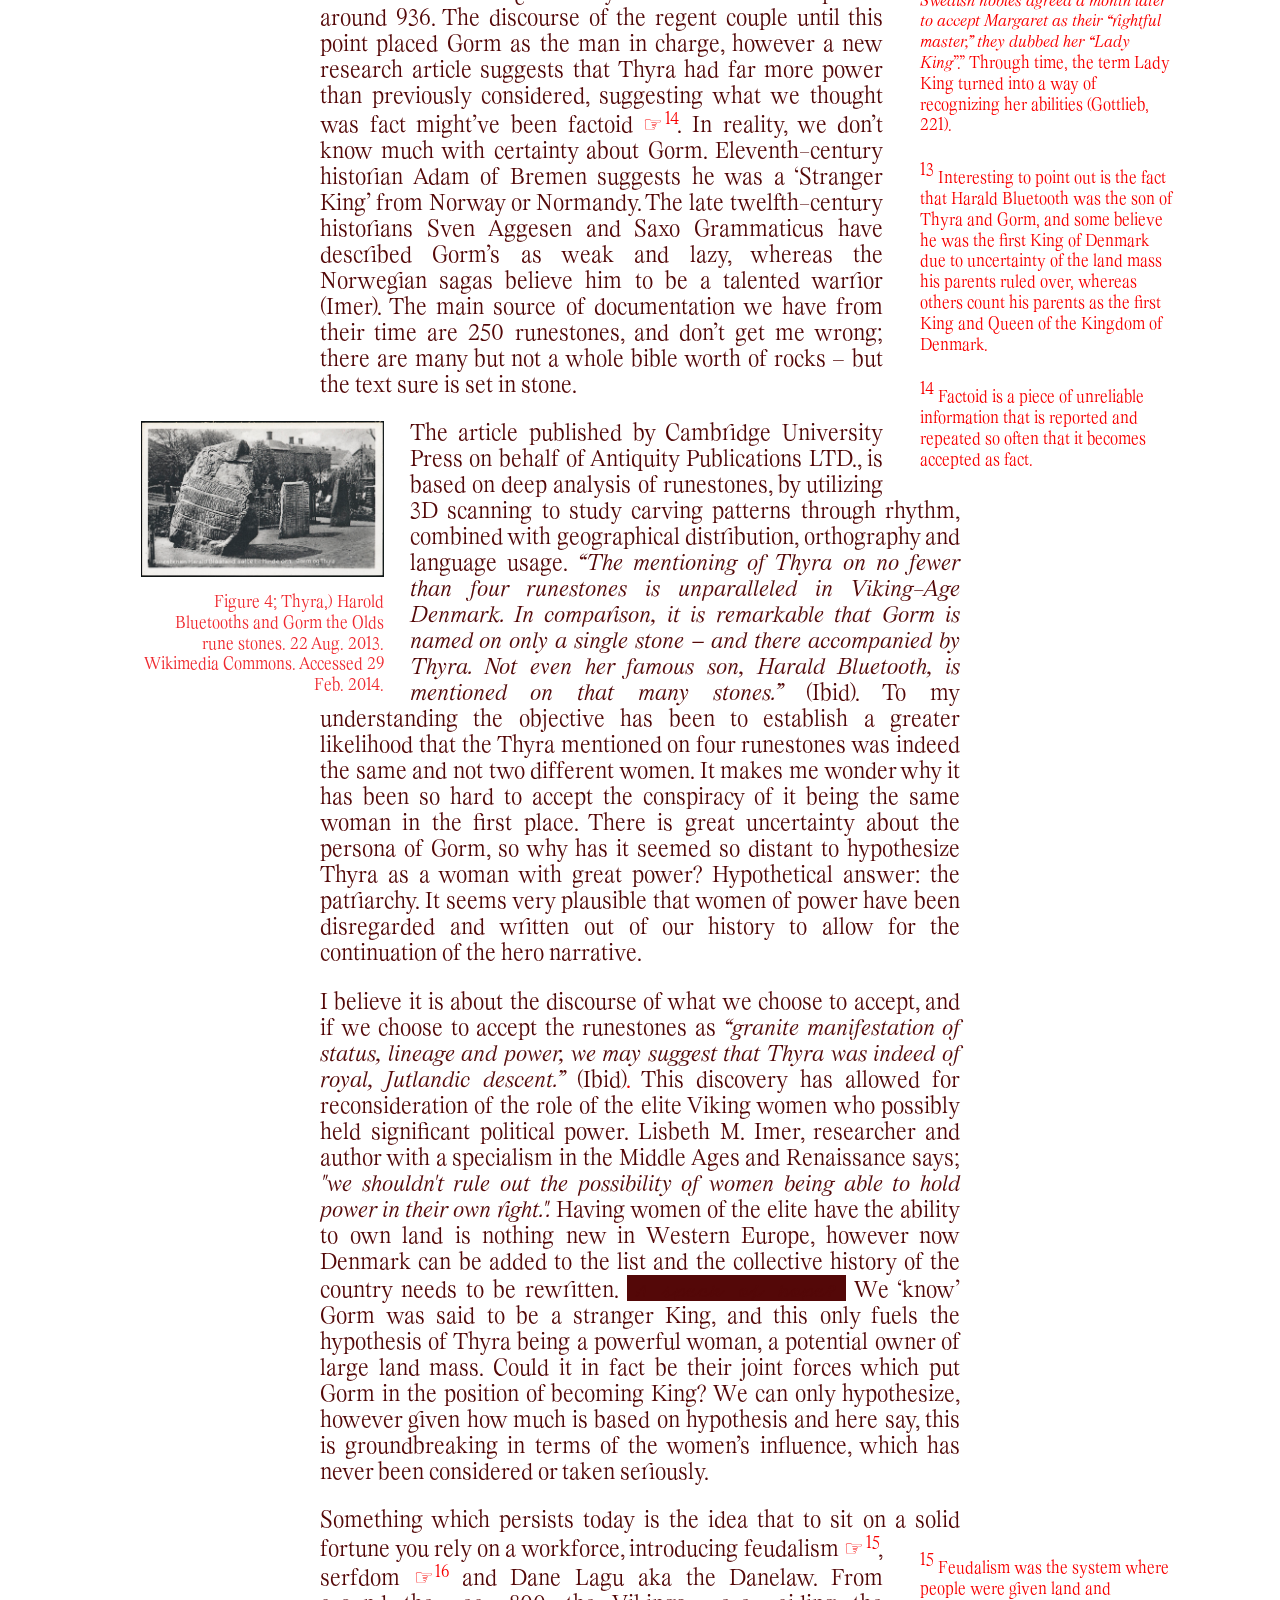
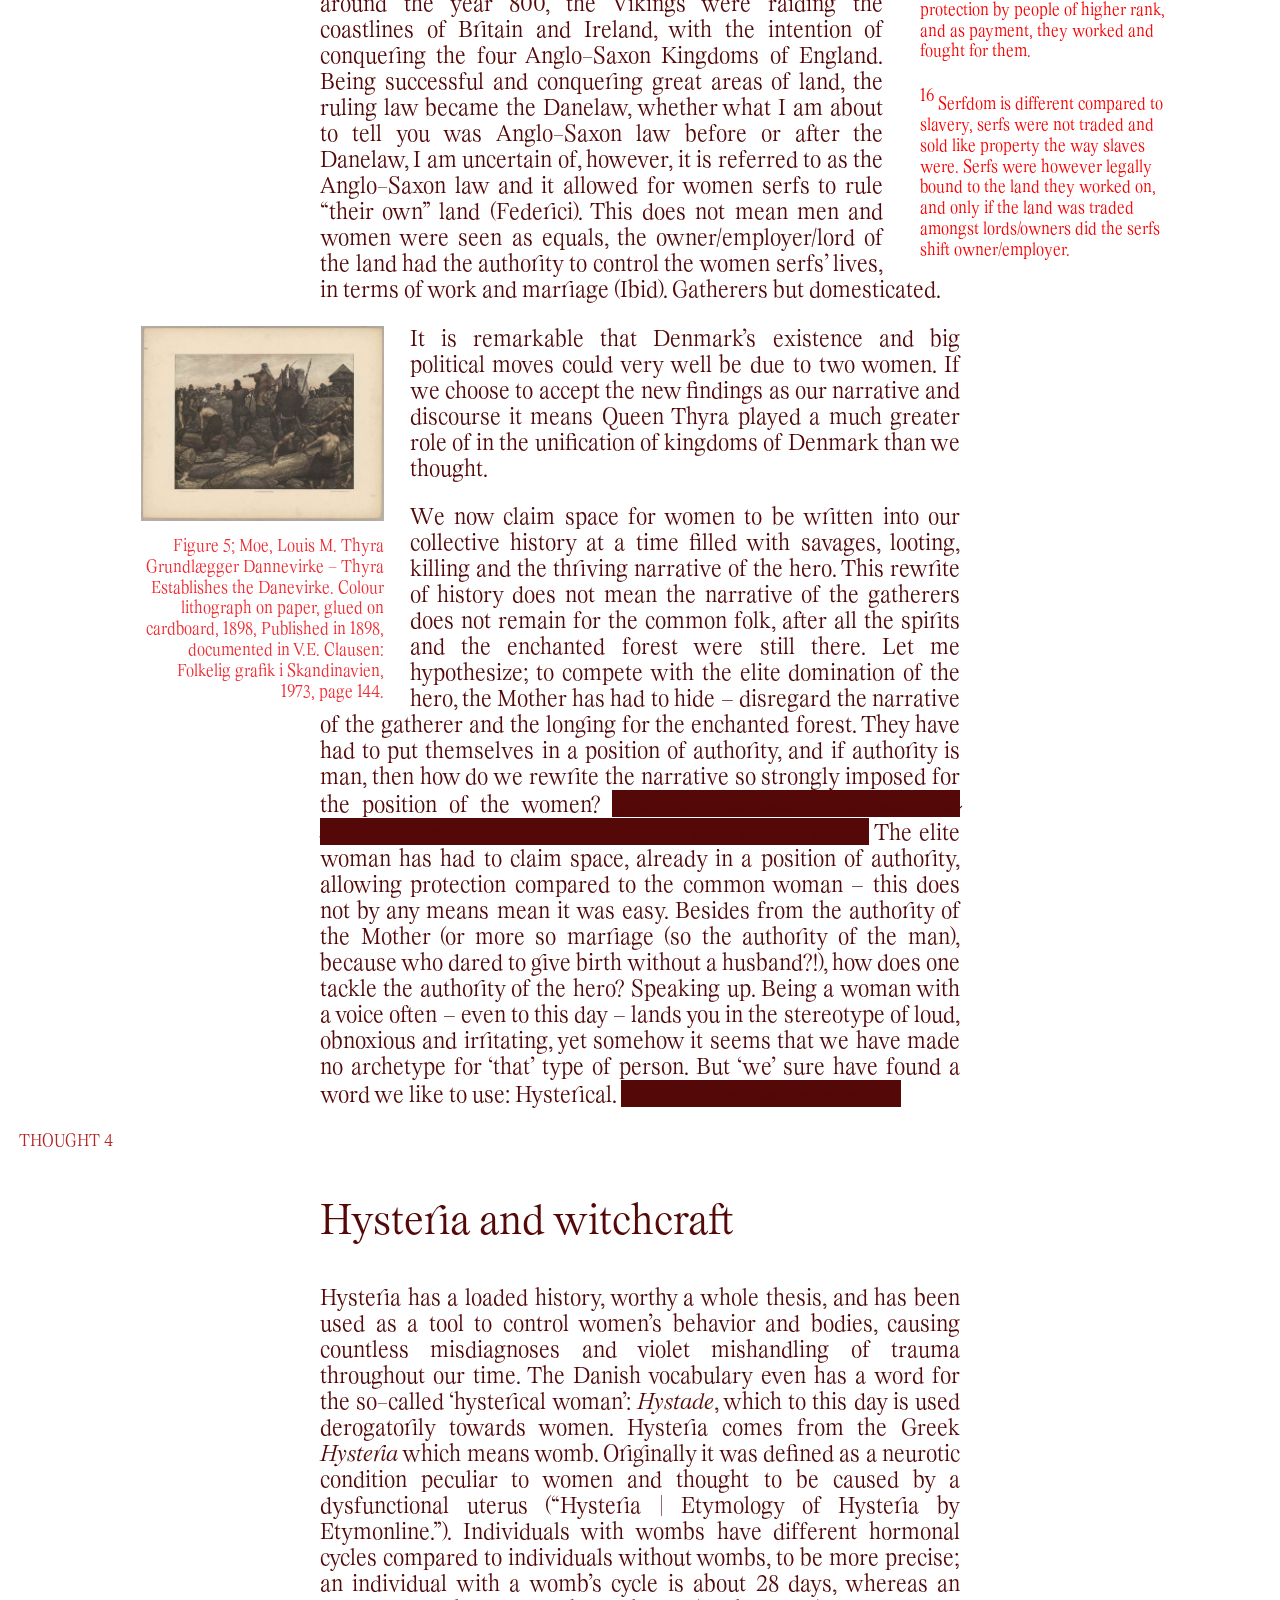
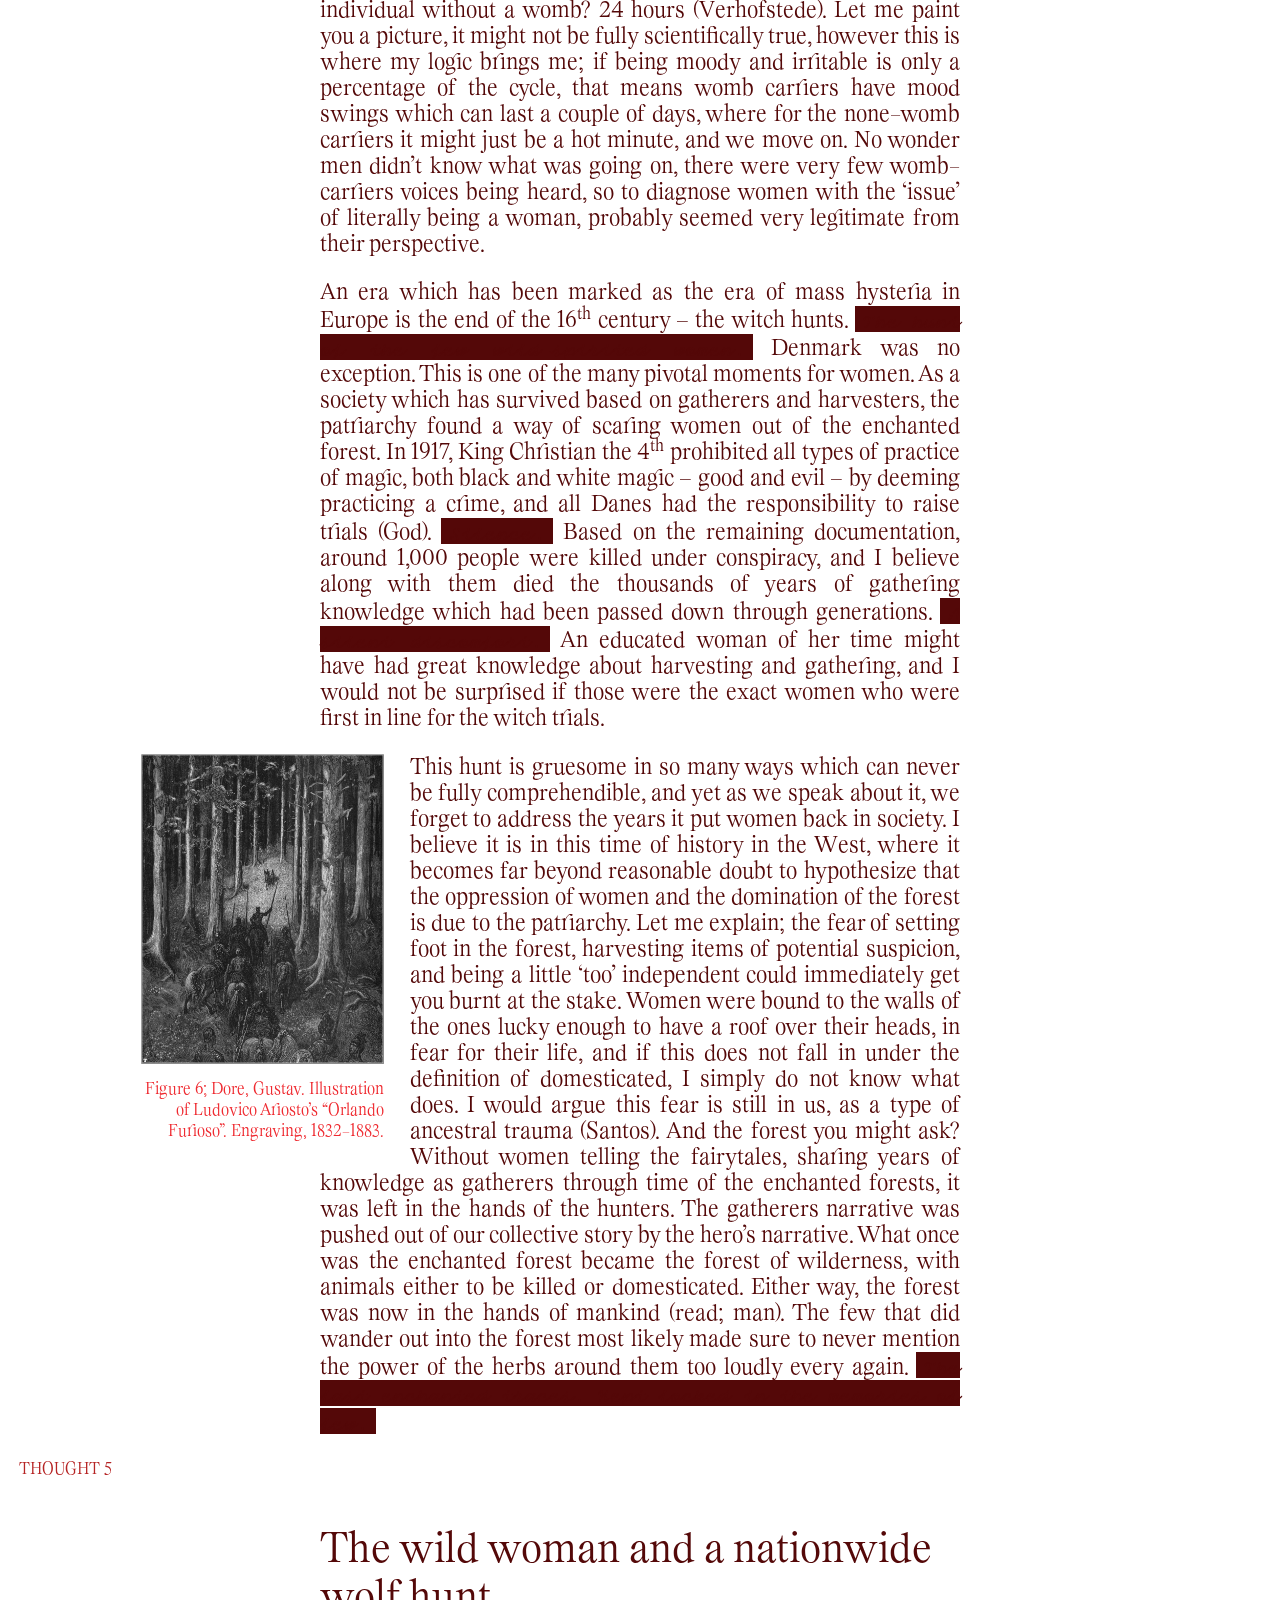
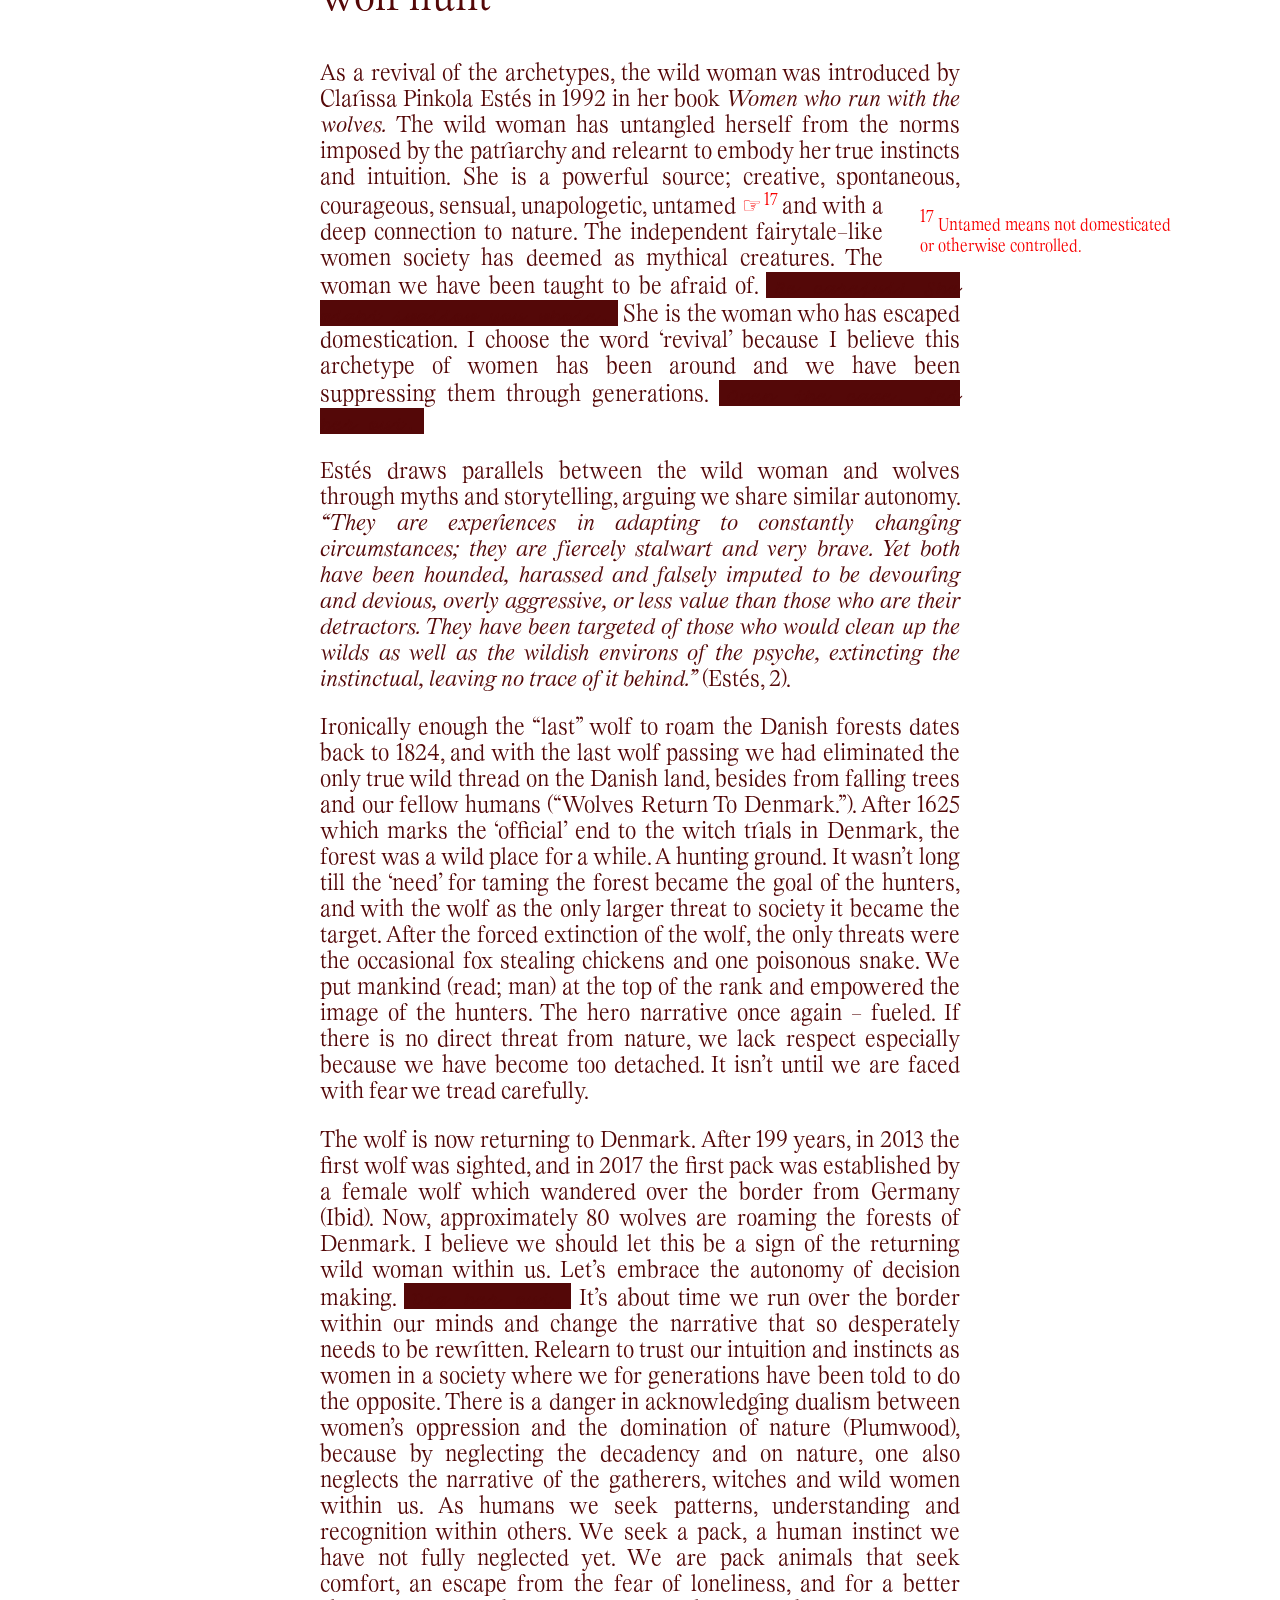
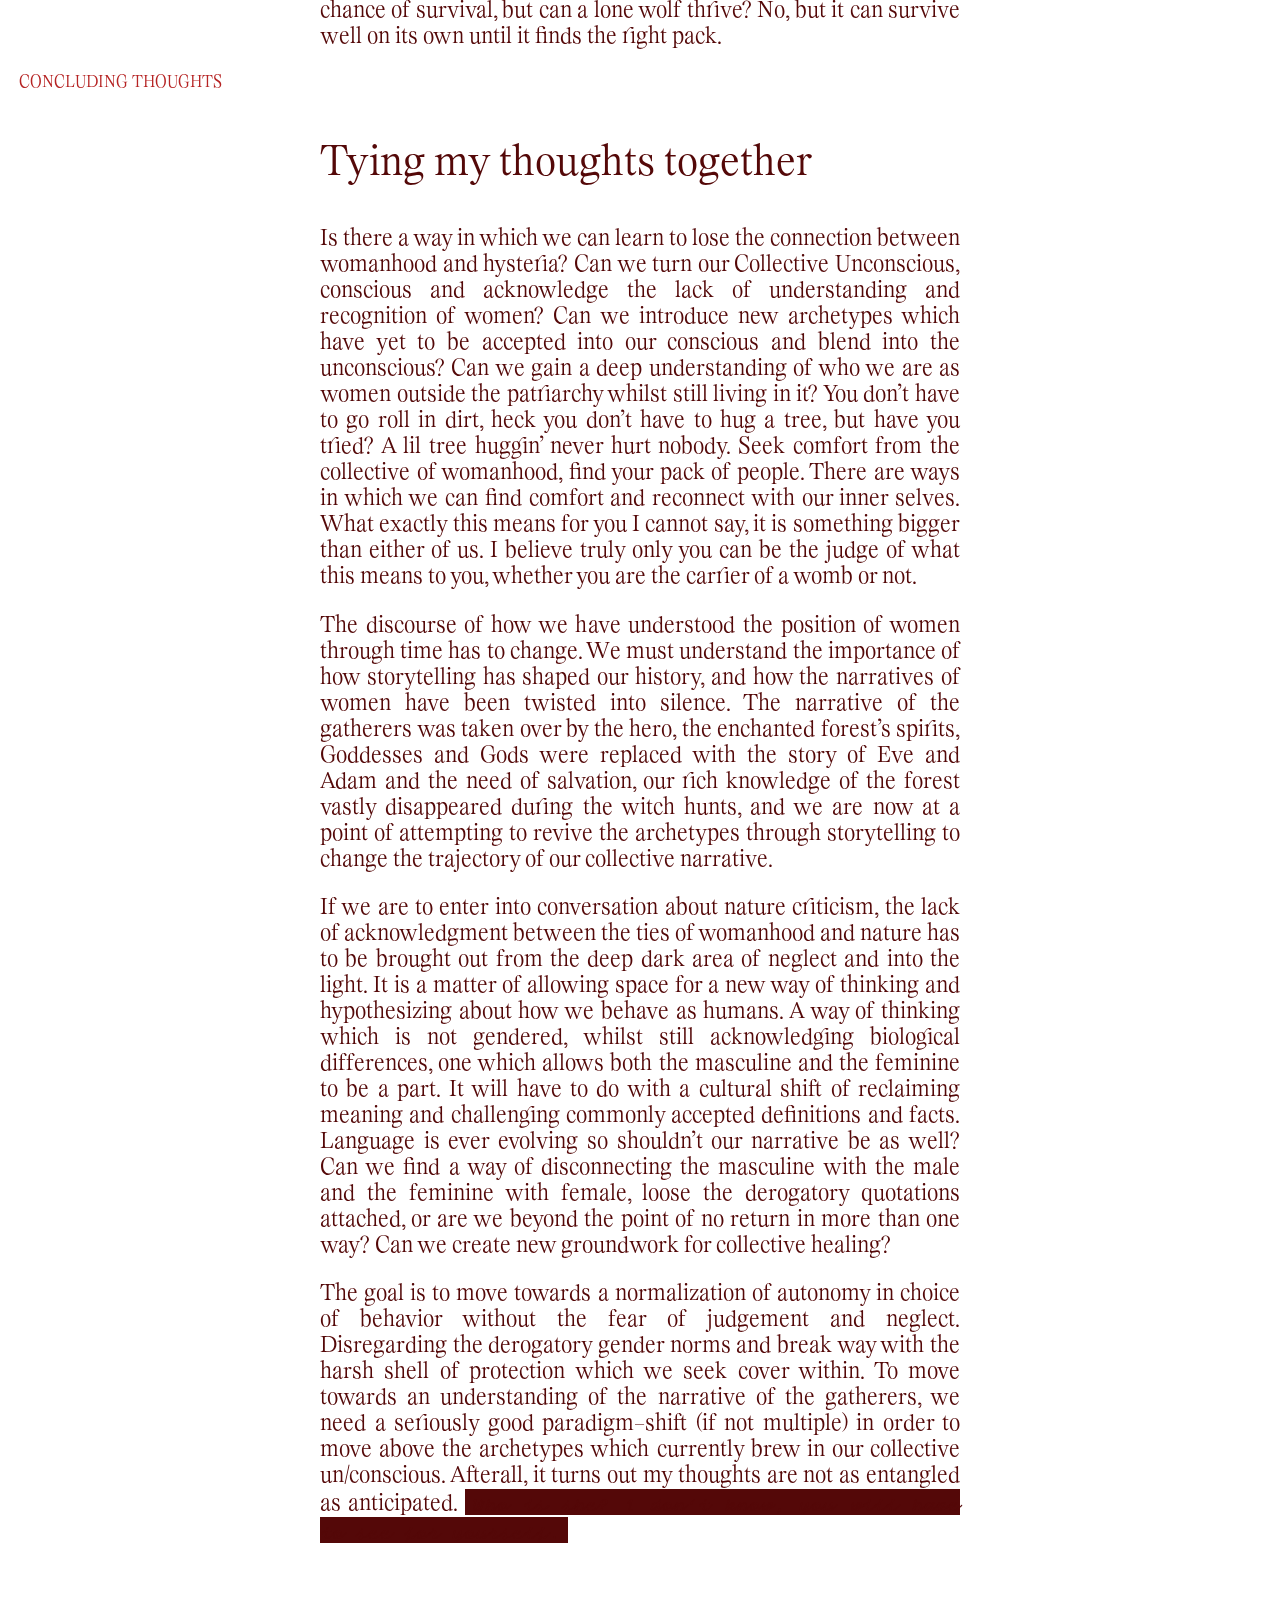
==== commit e24ba4f4: "110324 trial run 3" ====
--- a/index.html
+++ b/index.html
@@ -75,13 +75,6 @@
 			<div class="main-header">
 				<h1>Where did the wild woman run?</h1>
 			</div>
-
-			<!-- <div class="landingpages">
-		<img src="assets/images/landingpage_img.jpg" alt="" class="landingpage">
-		<img src="assets/images/landingpage_img_mobile.jpg" alt="" class="landingpage_mobile">
-	</div> -->
-
-			<!-- <div class="imagery">(INSERT IMAGE VISUAL HERE)</div> -->
 
 			<div class="thesis">
 
--- a/assets/css/style.css
+++ b/assets/css/style.css
@@ -217,7 +217,7 @@
 
 .main-header {
   position: fixed;
-  top: -2vw;
+  top: -1vw;
   z-index: -1;
 }
 .thesis {
@@ -486,10 +486,6 @@
     margin-left: 0;
     margin-right: 0; 
   }
-  
-  p a {
-    /* text-indent: 2em;  */
-  }
 
   .sidenote-number:after {
     font-size: 0.7rem;
@@ -681,14 +677,6 @@
     padding: 5%; 
   }
 
-  h1,
-  h2,
-  h3,
-  #name
-   {
-    /* margin-left: 0; */
-    /* margin-right: 0;  */
-  }
 
   h1 {
     font-size: 10rem; 
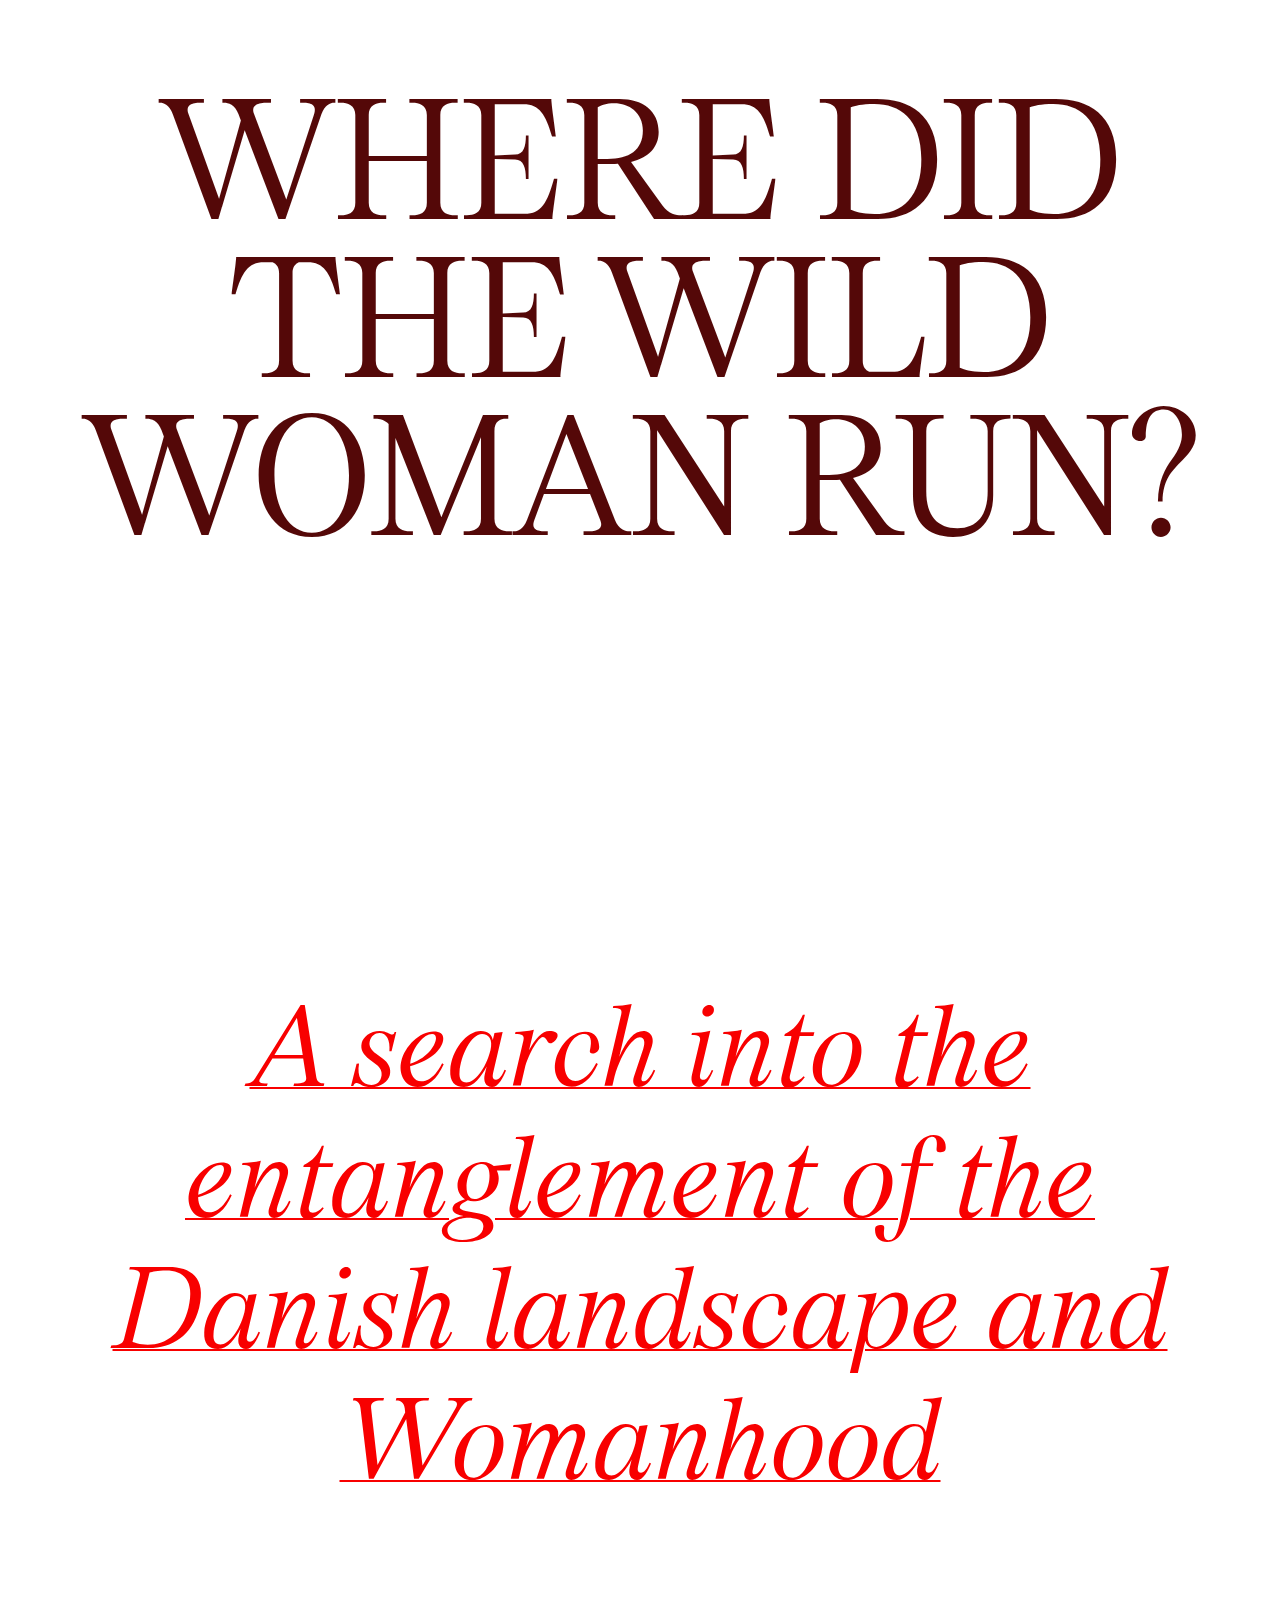
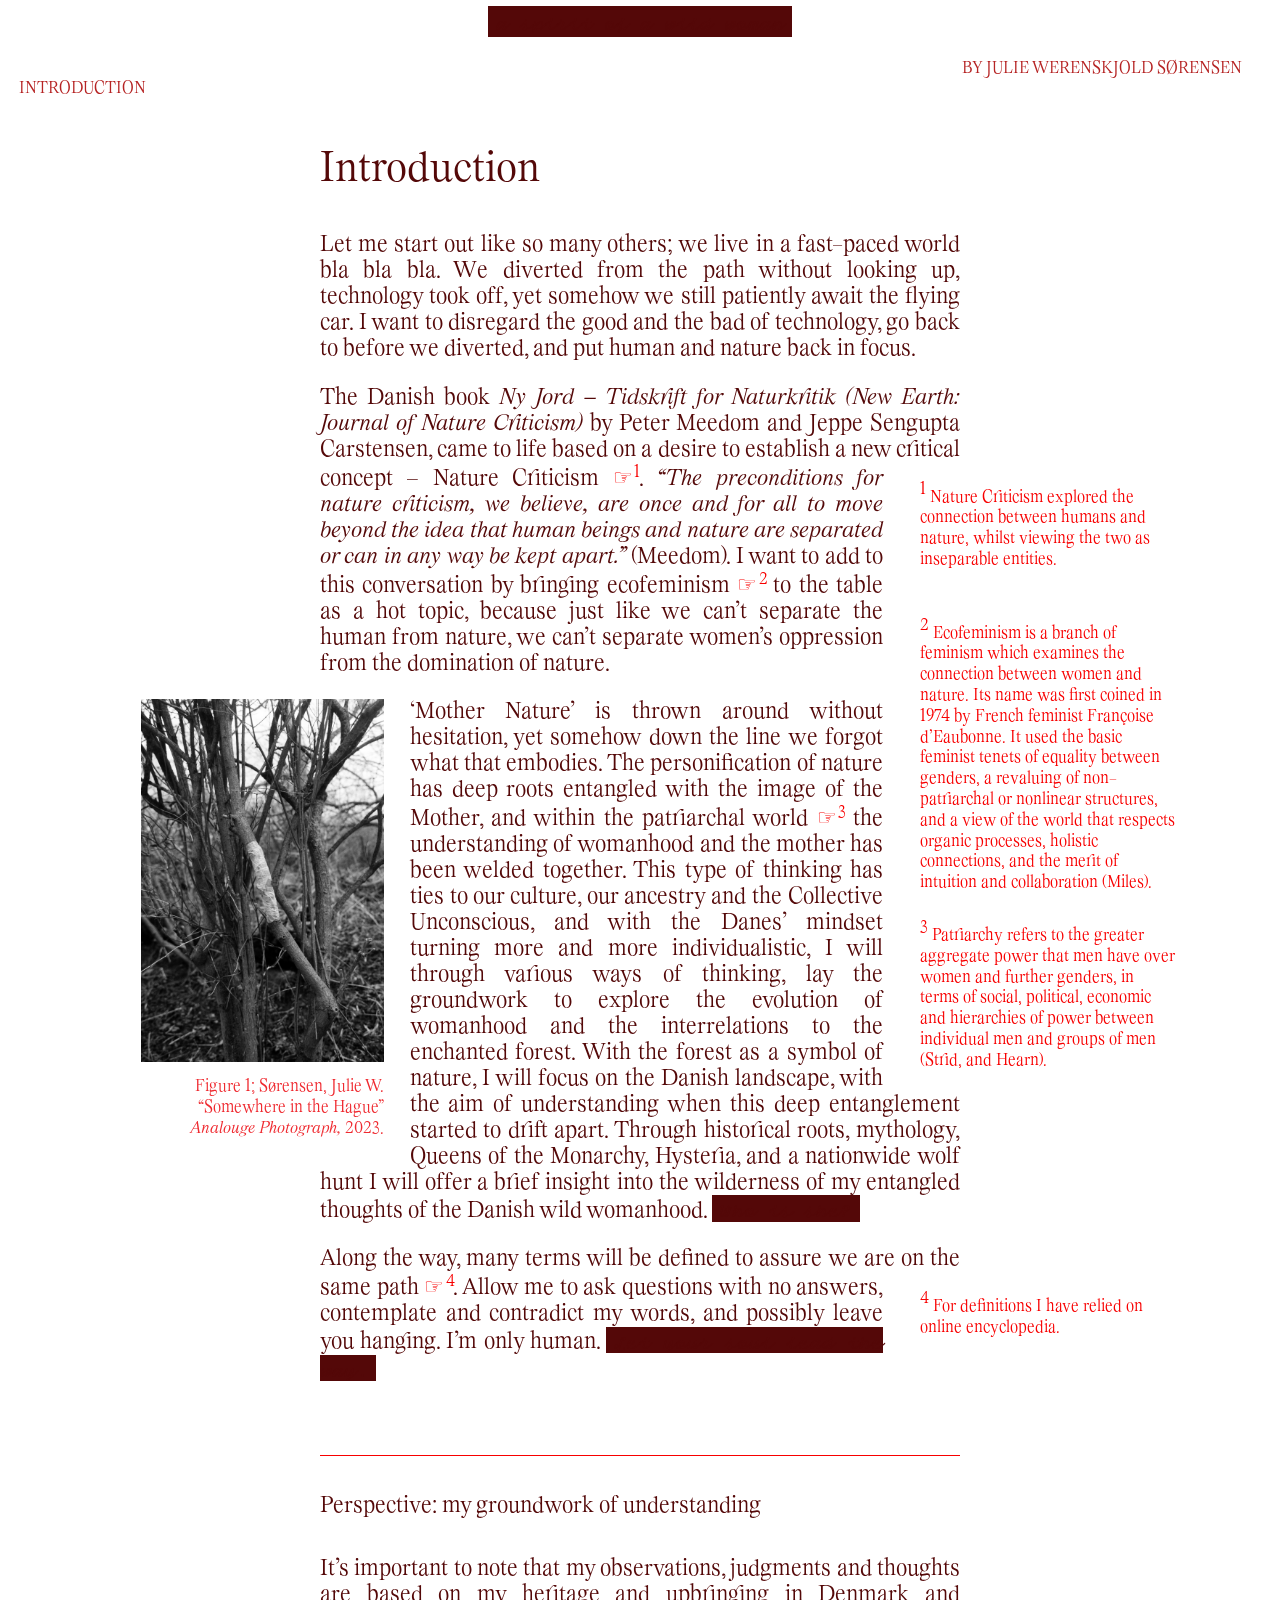
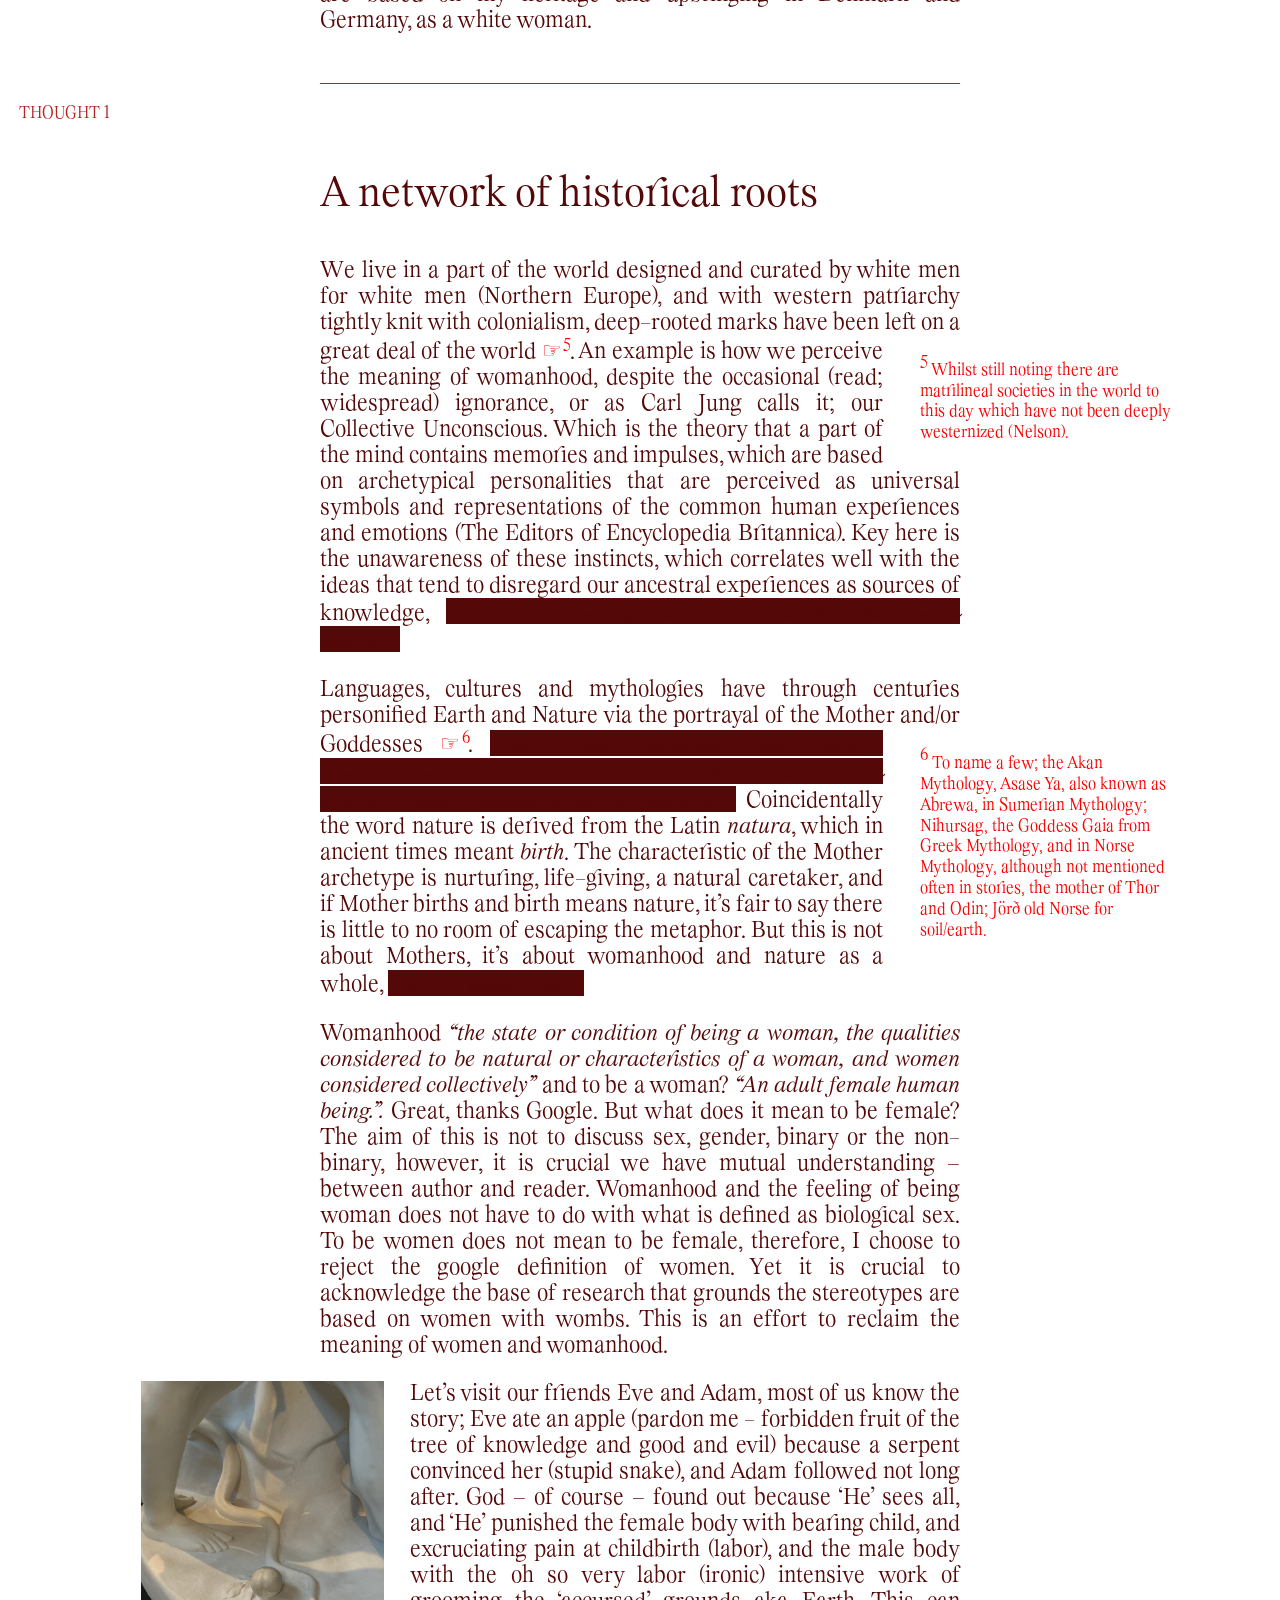
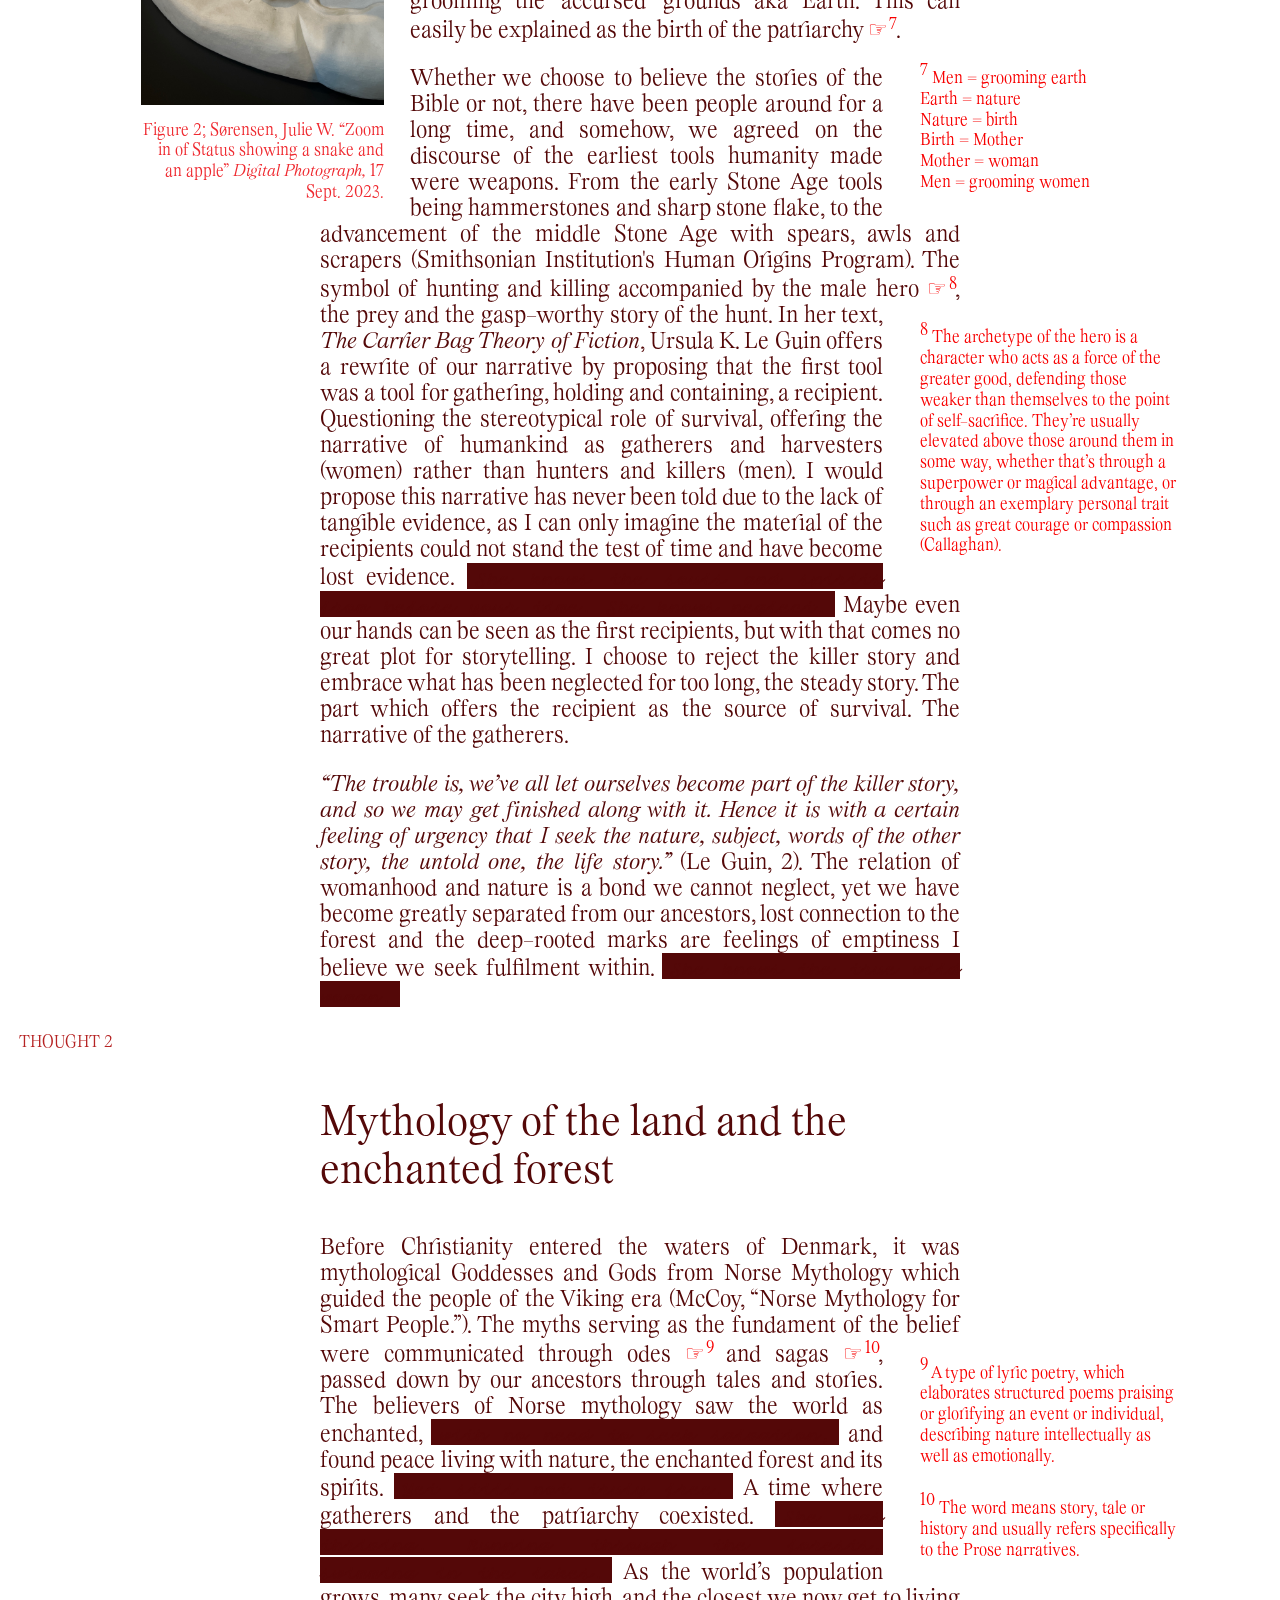
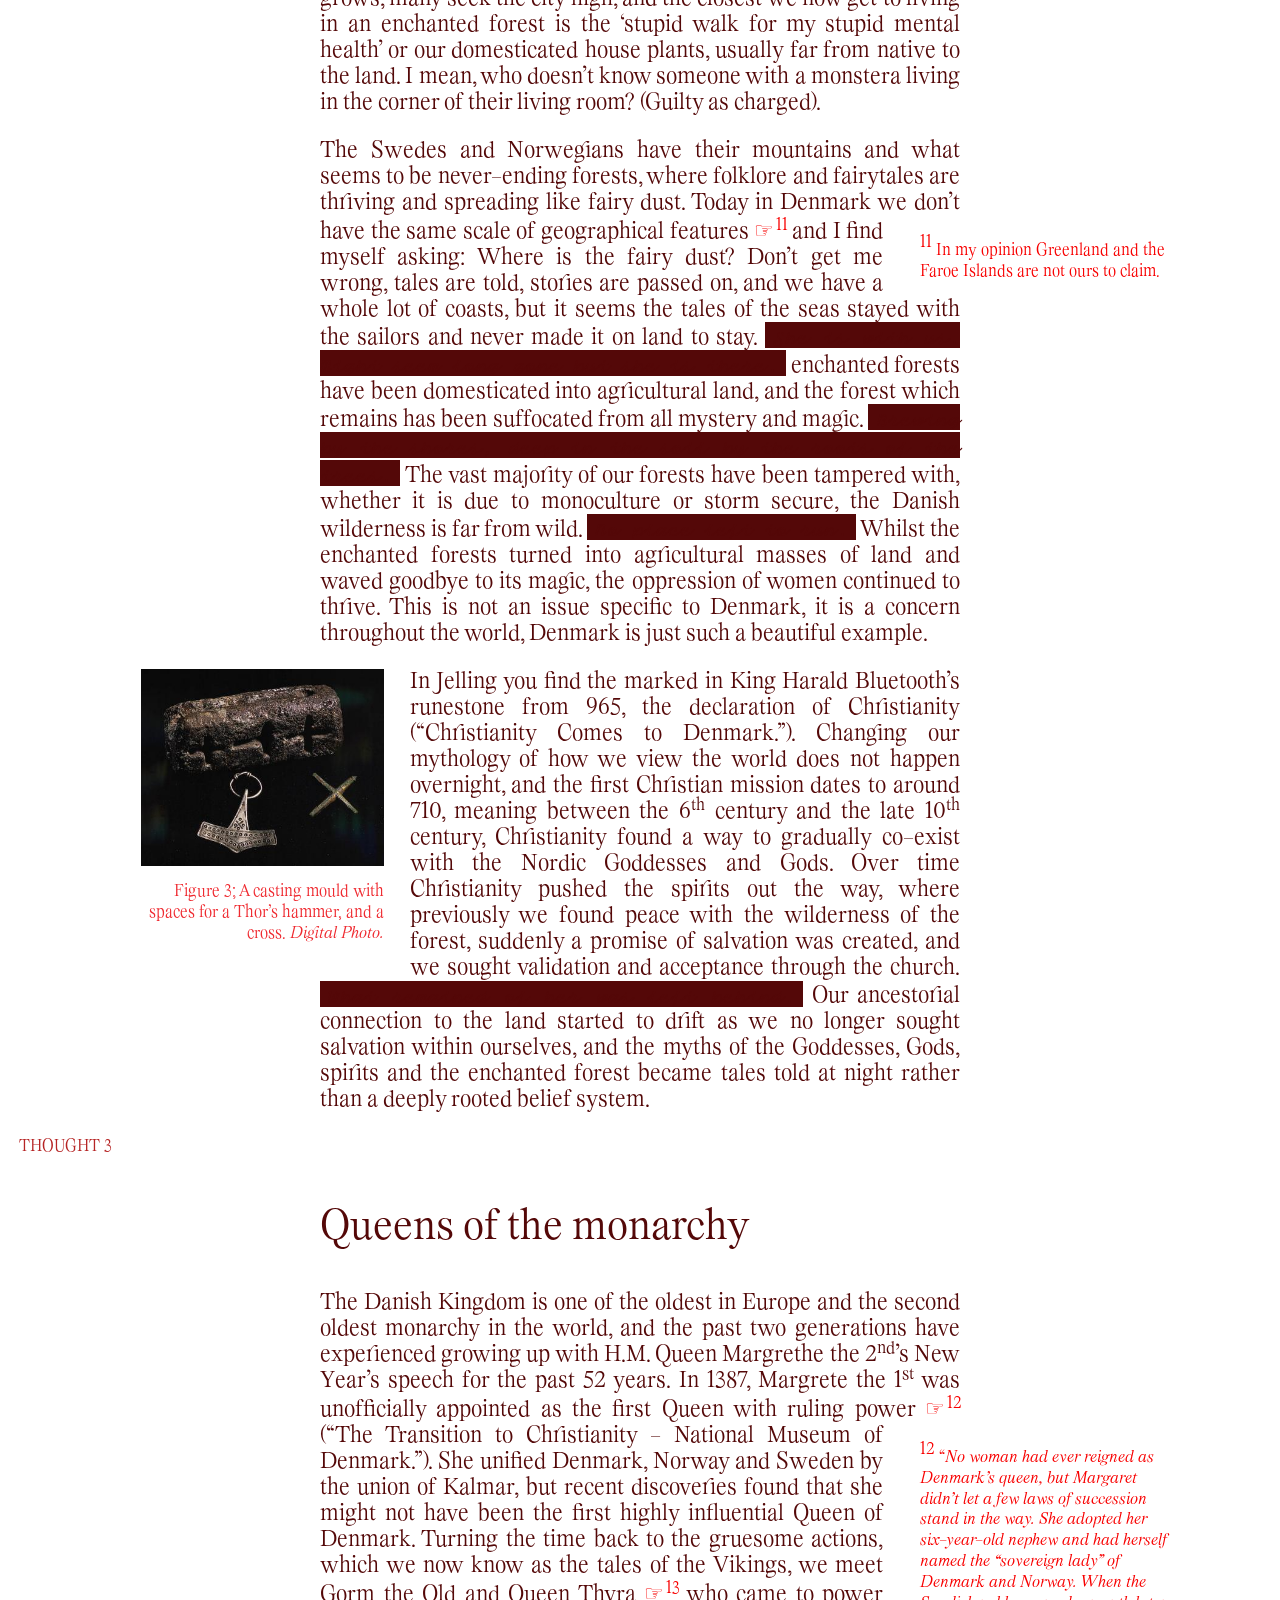
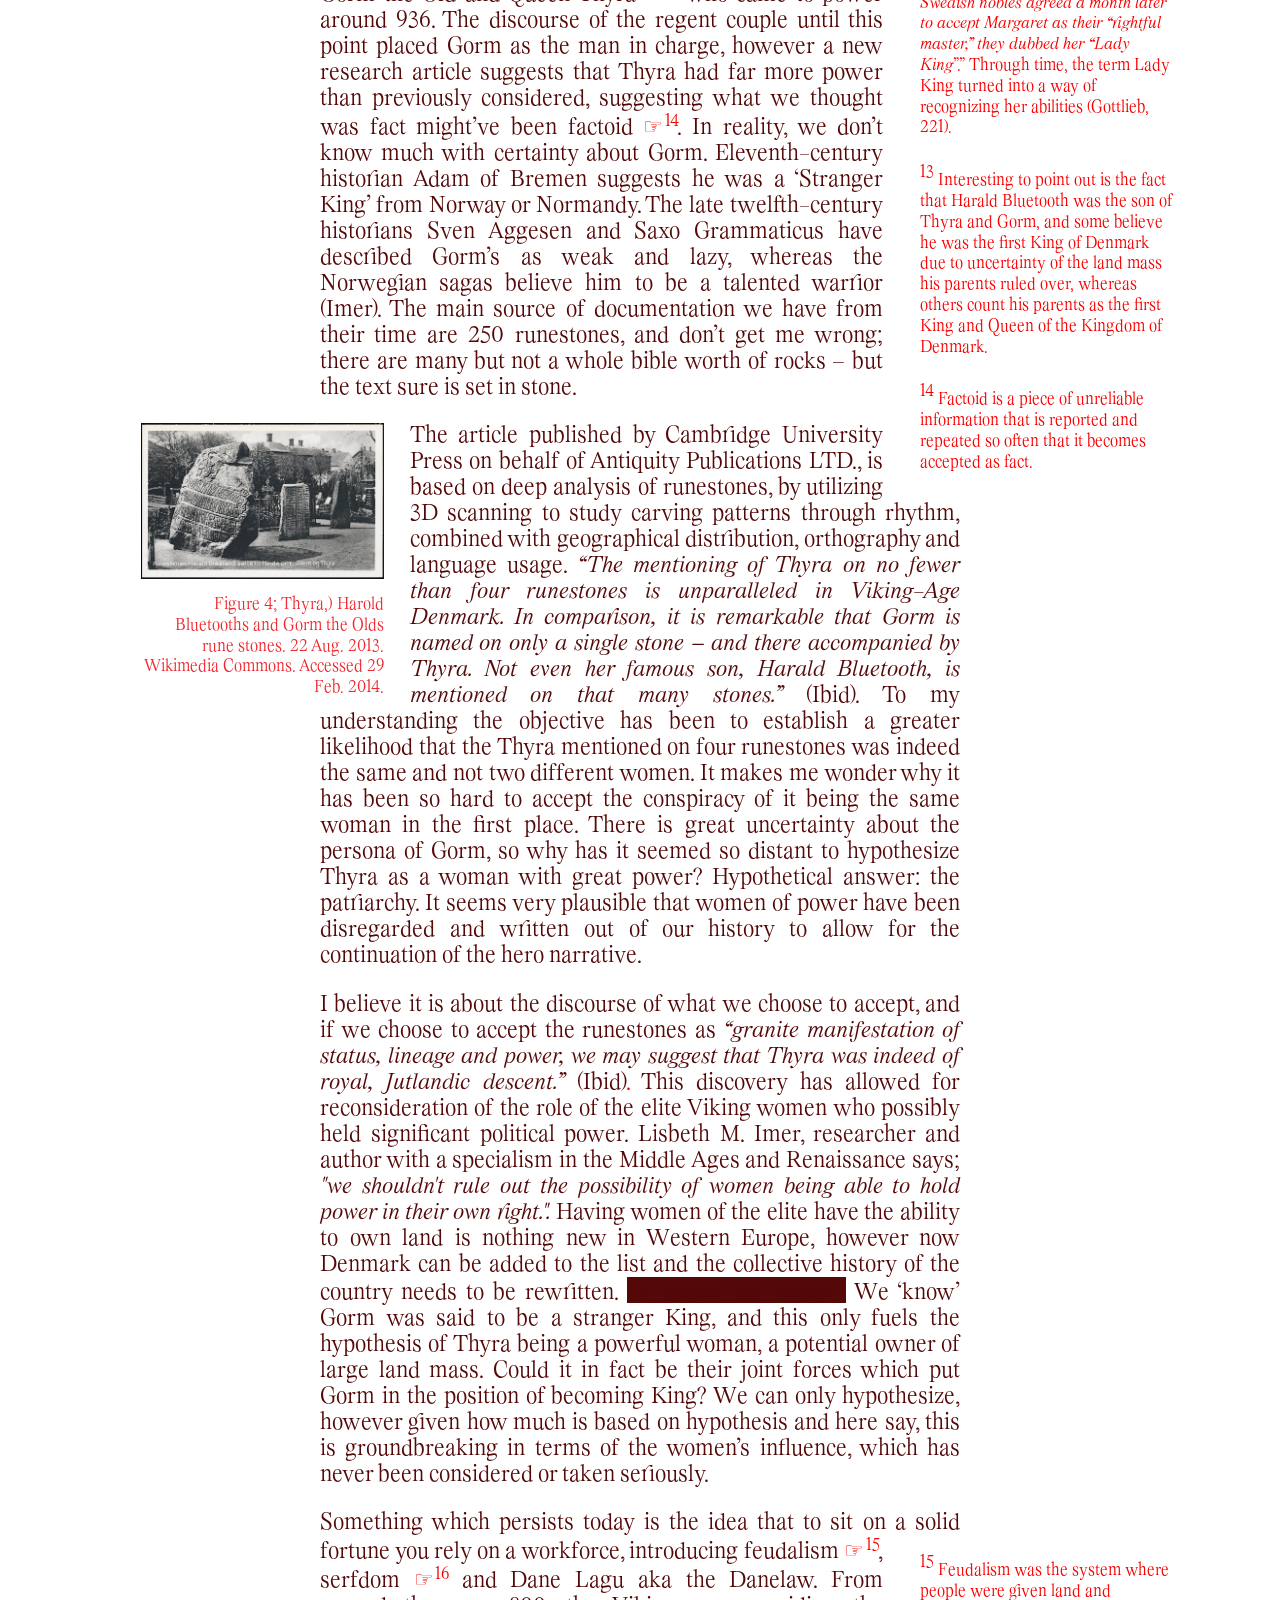
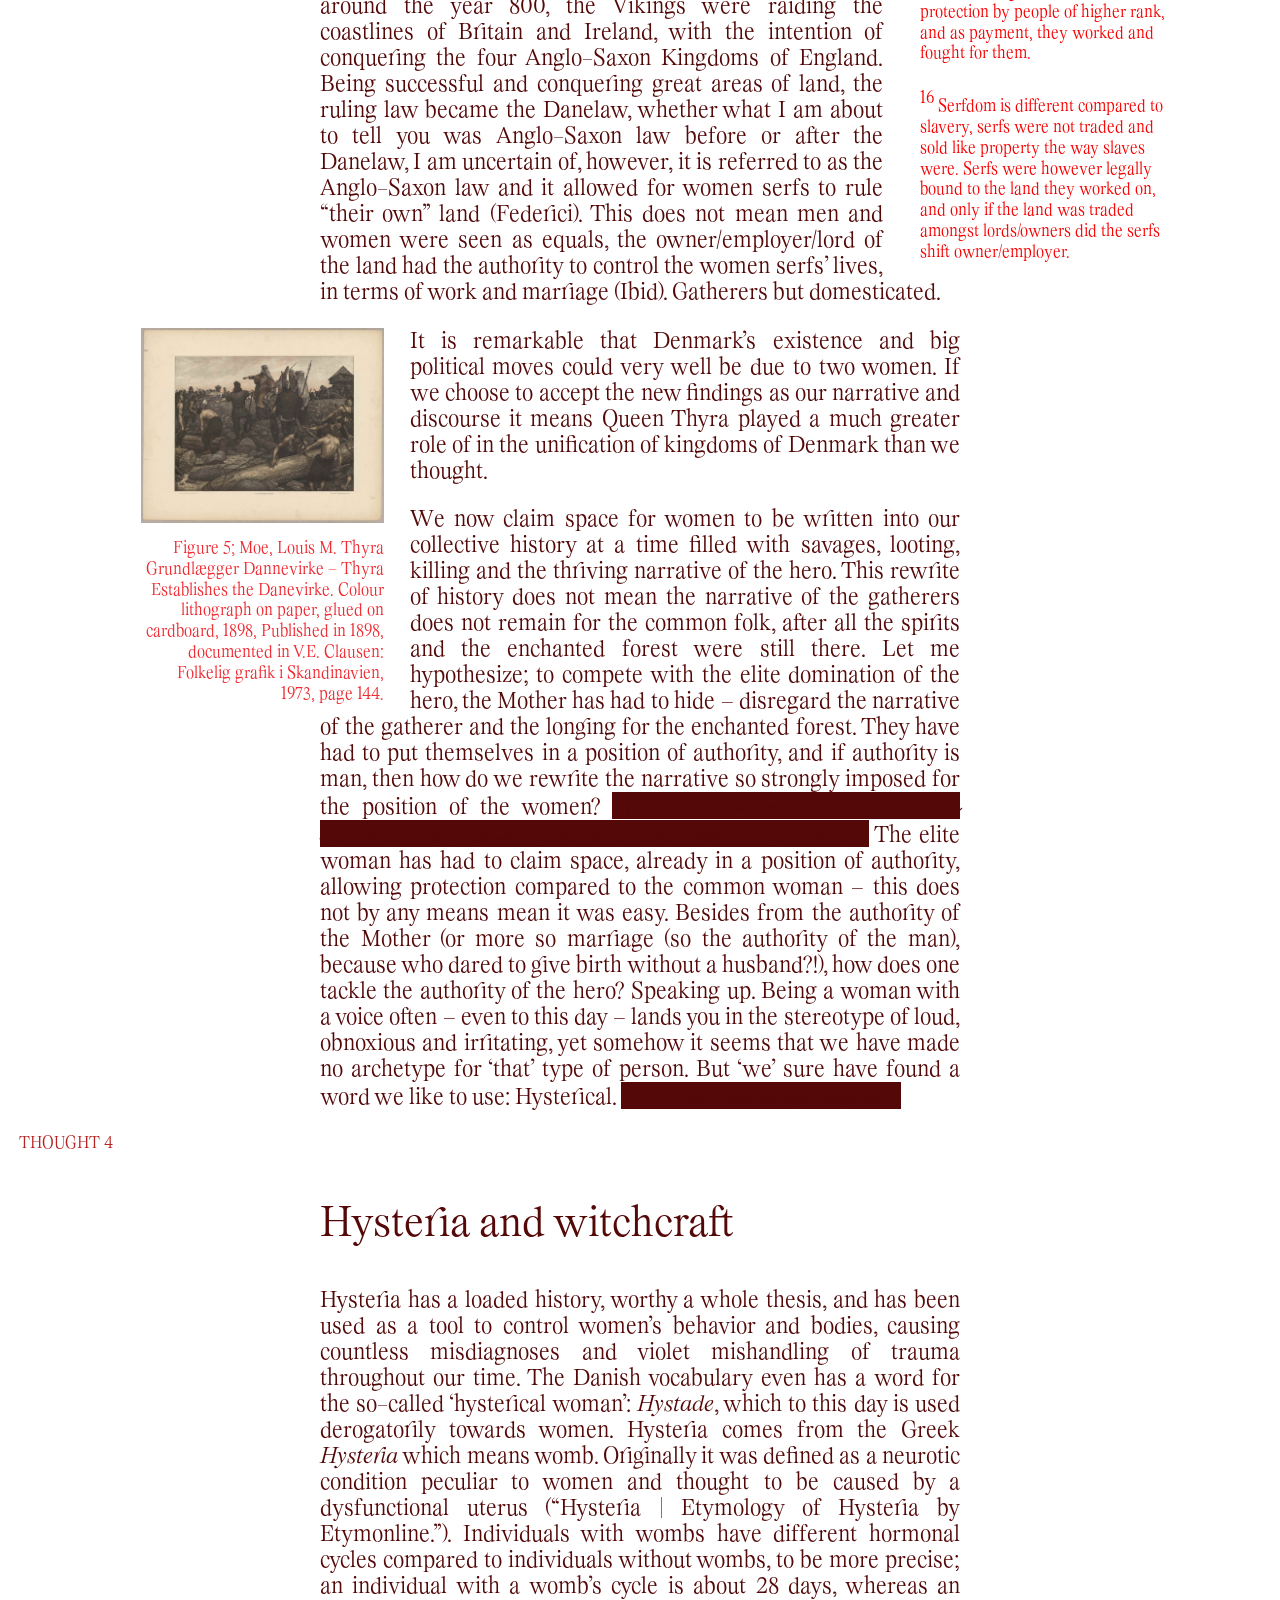
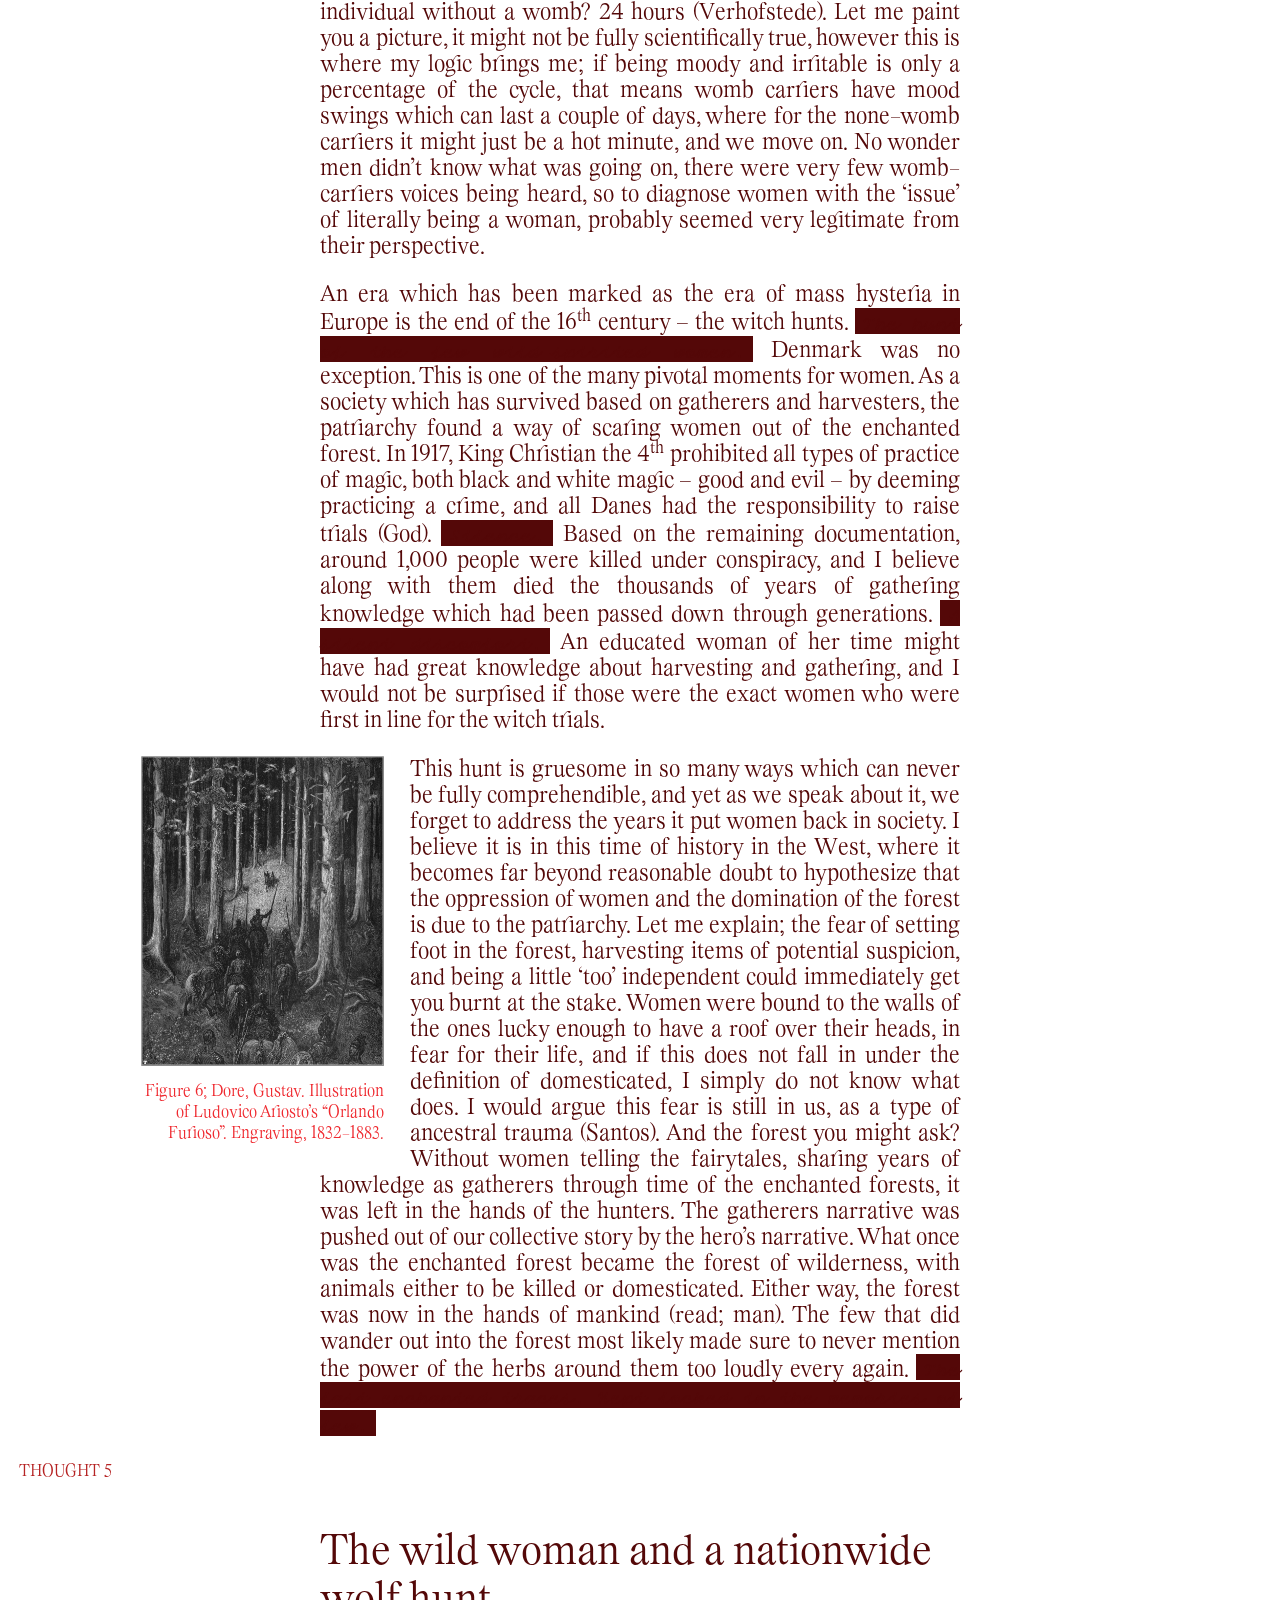
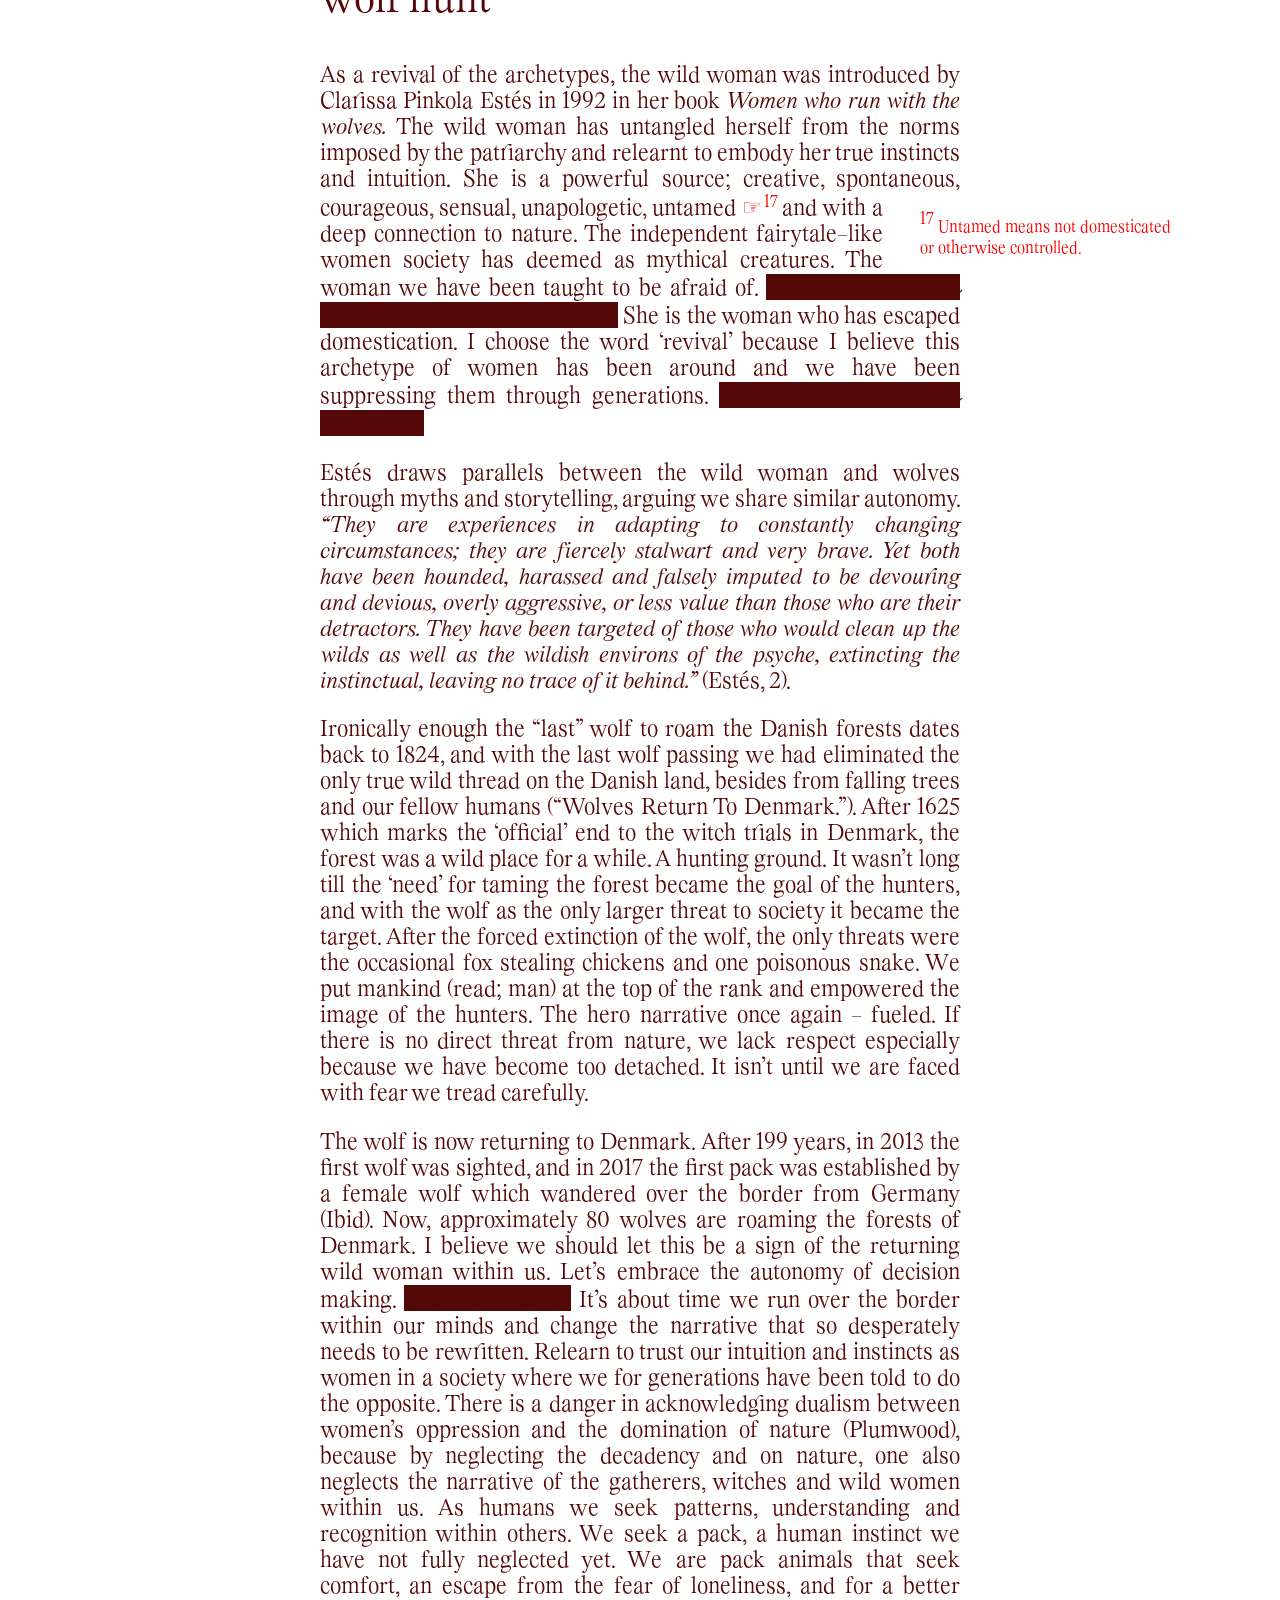
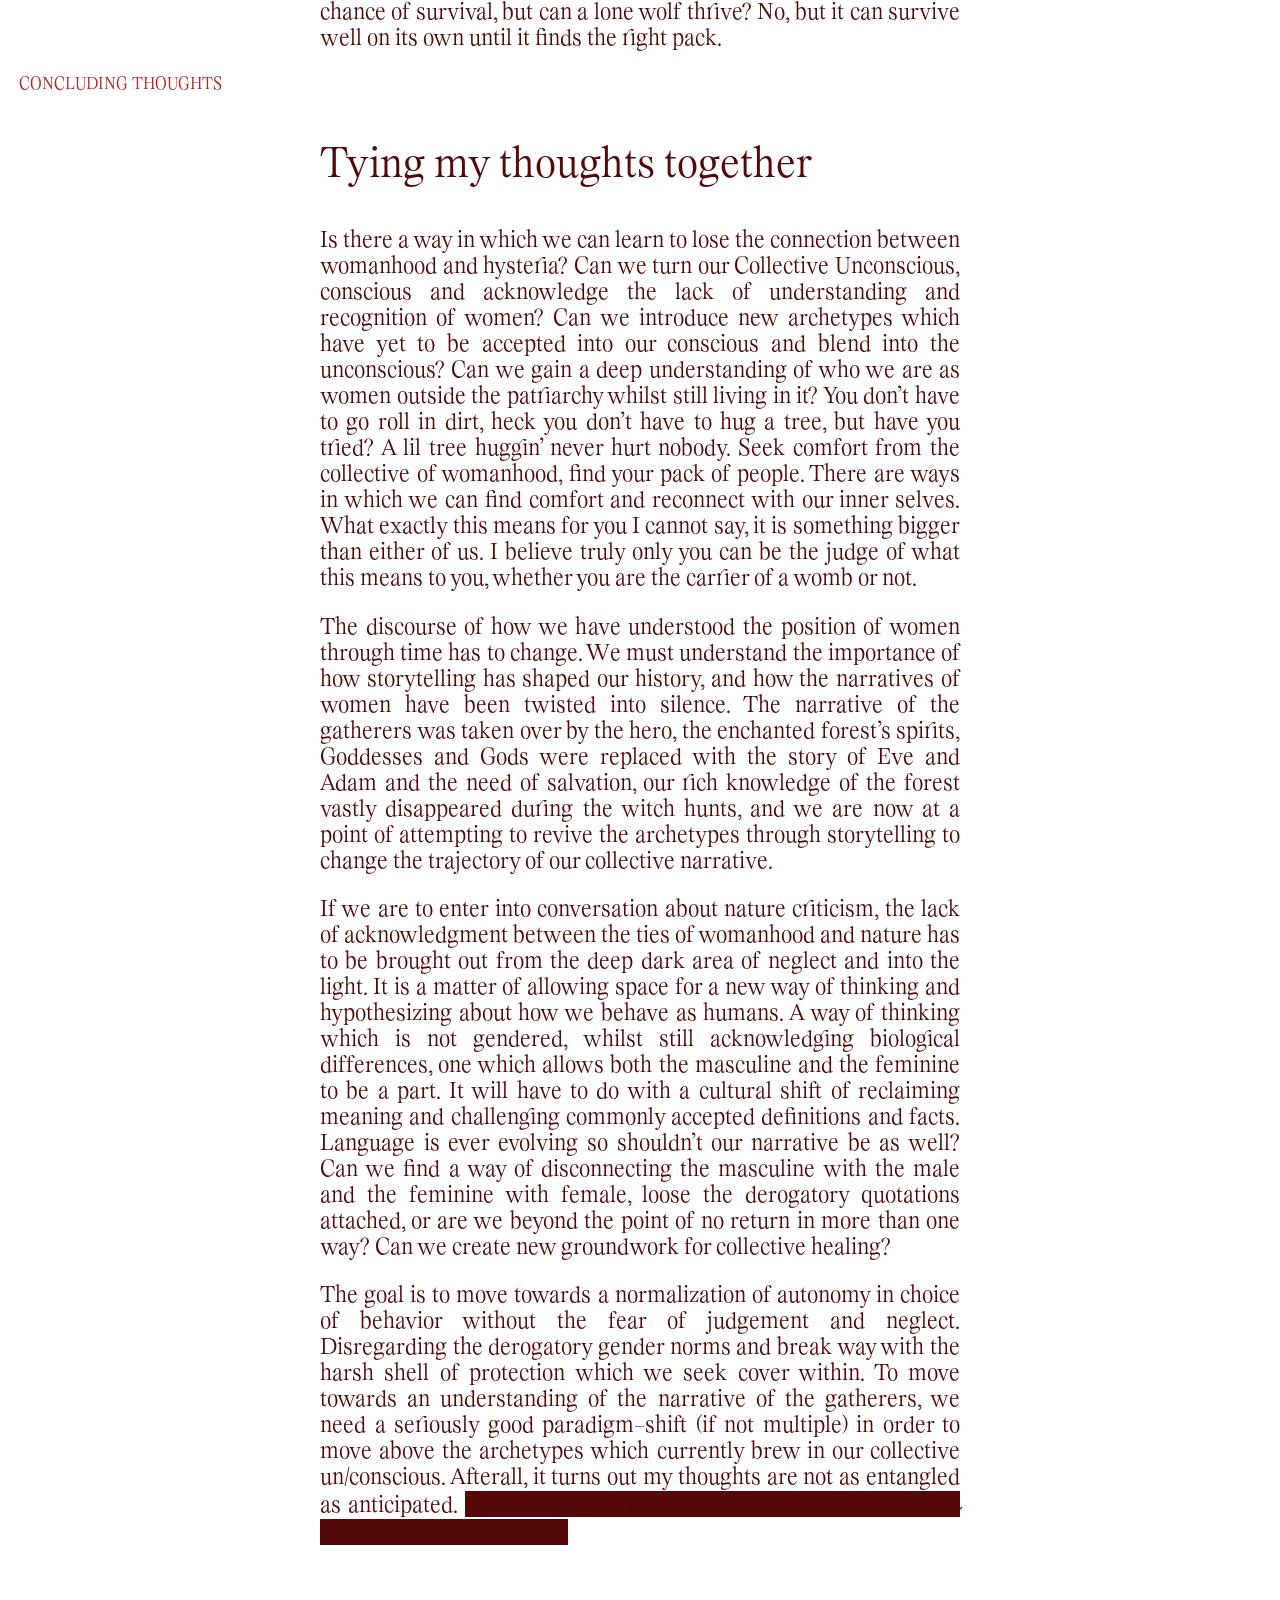
==== commit 55acee22: "130323 Final 1" ====
--- a/index.html
+++ b/index.html
@@ -159,7 +159,7 @@
 						Through historical
 						roots, mythology, Queens of the Monarchy, Hysteria, and a nationwide wolf hunt I will offer a
 						brief insight into the
-						wilderness of my entangled thoughts of the Danish wild womanhood. Who is she?</p>
+						wilderness of my entangled thoughts of the Danish wild womanhood. <span class="spirit">Who is she?</span></p>
 
 					<p>Along the way, many terms will be defined to assure we are on the same path<span
 							class="sidenote-wrapper"><label for="sn-3" class="margin-toggle sidenote-number">
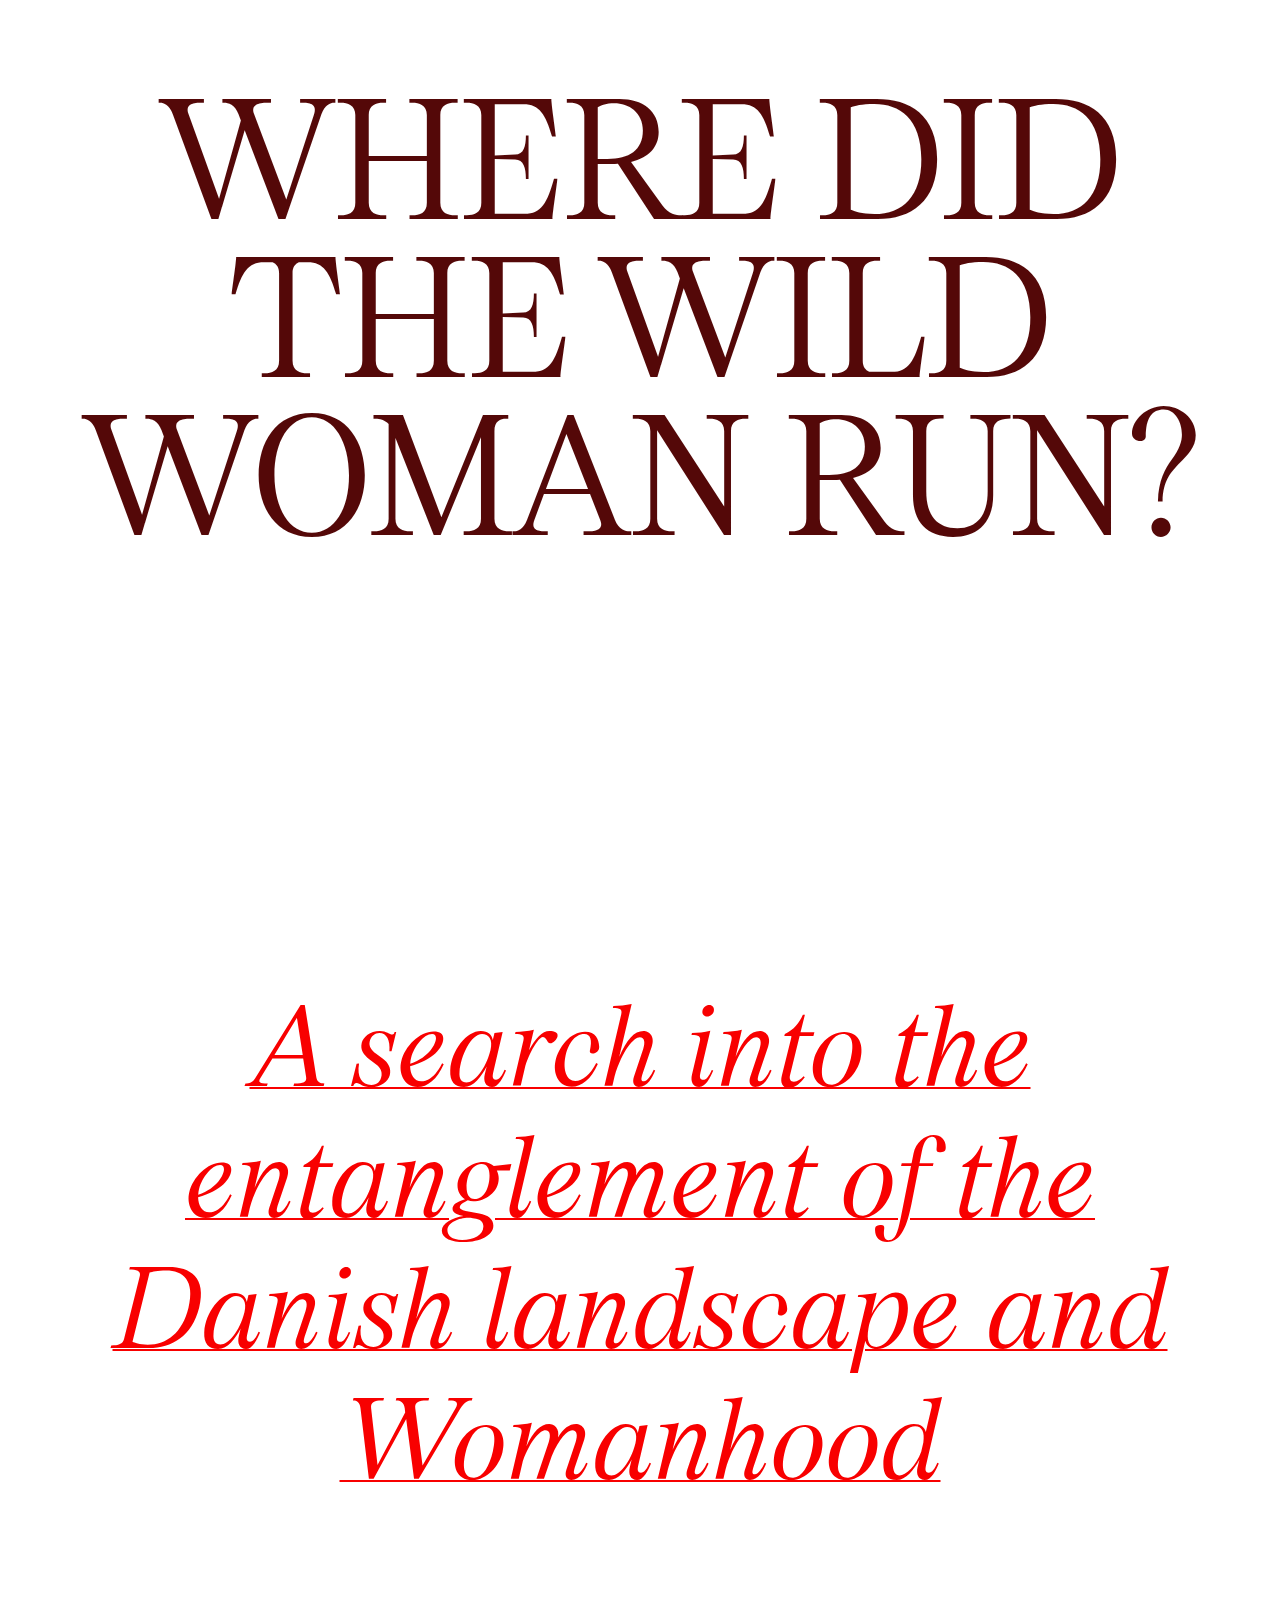
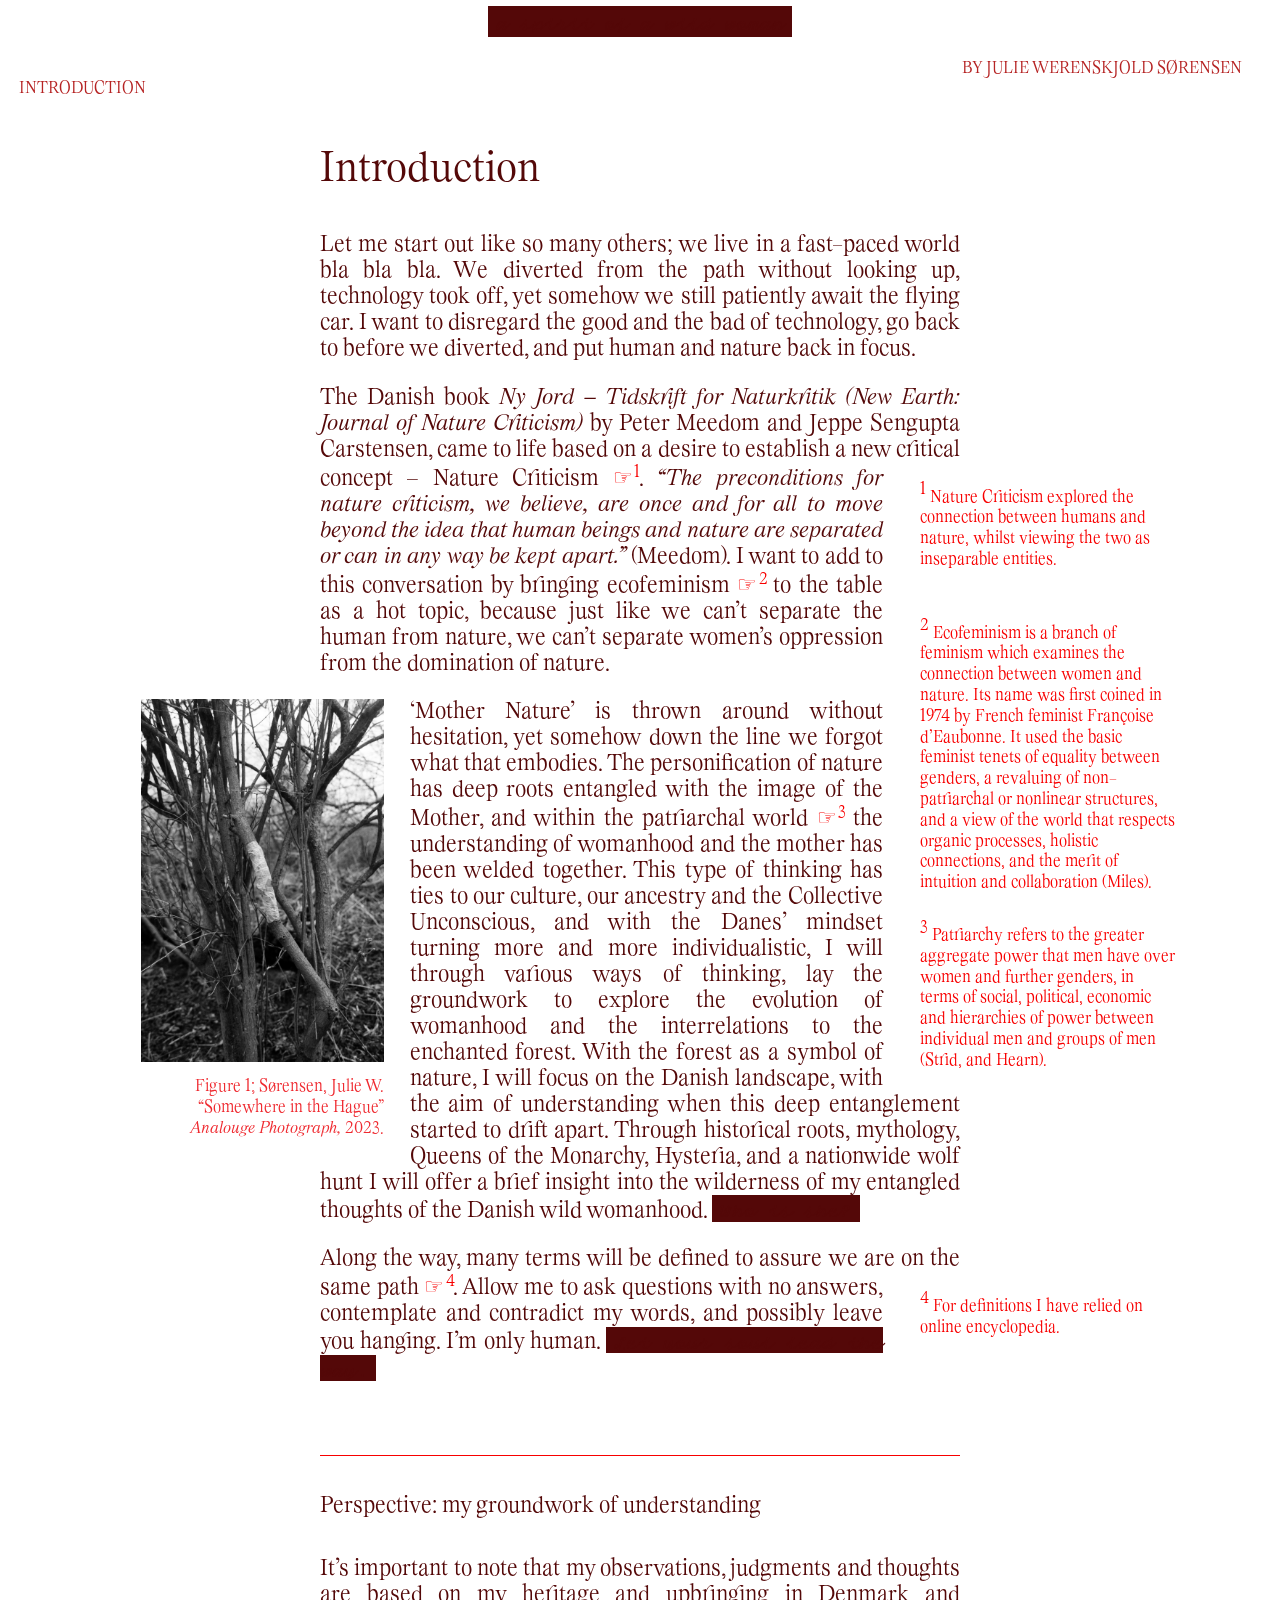
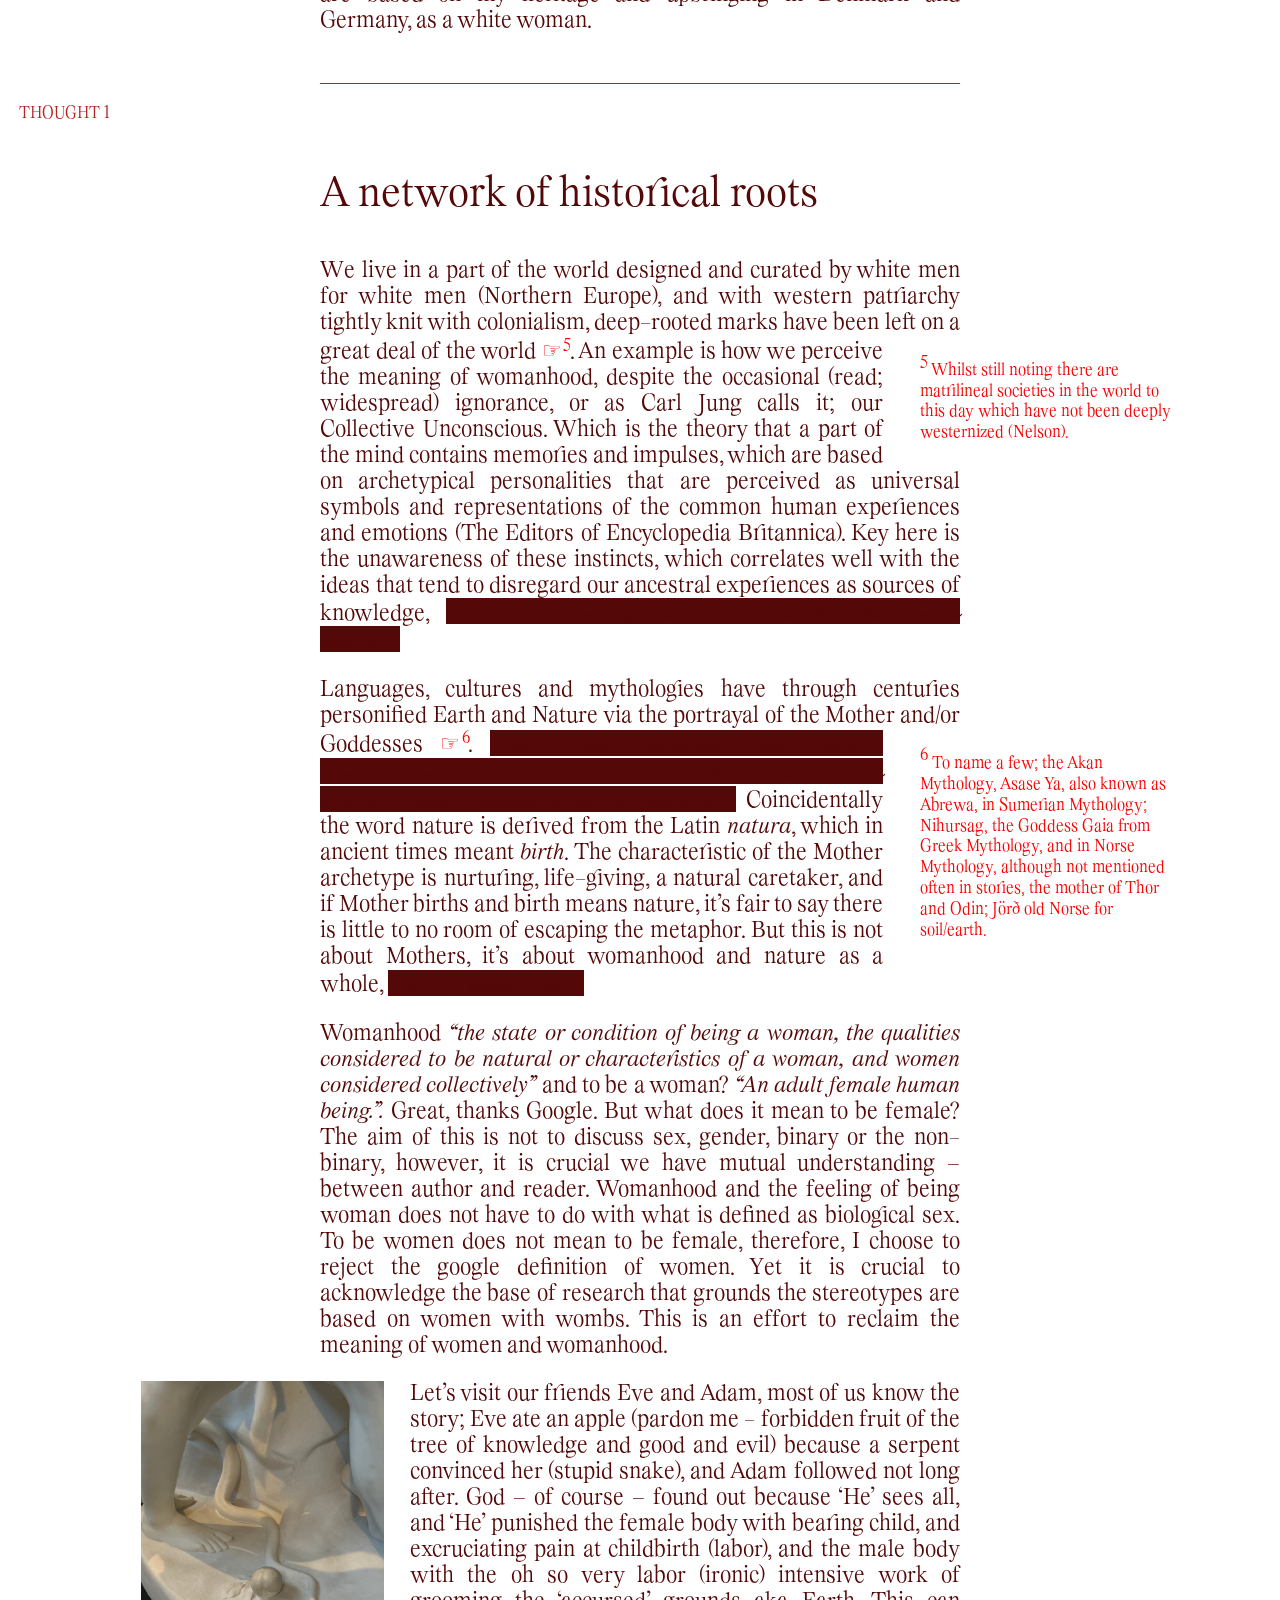
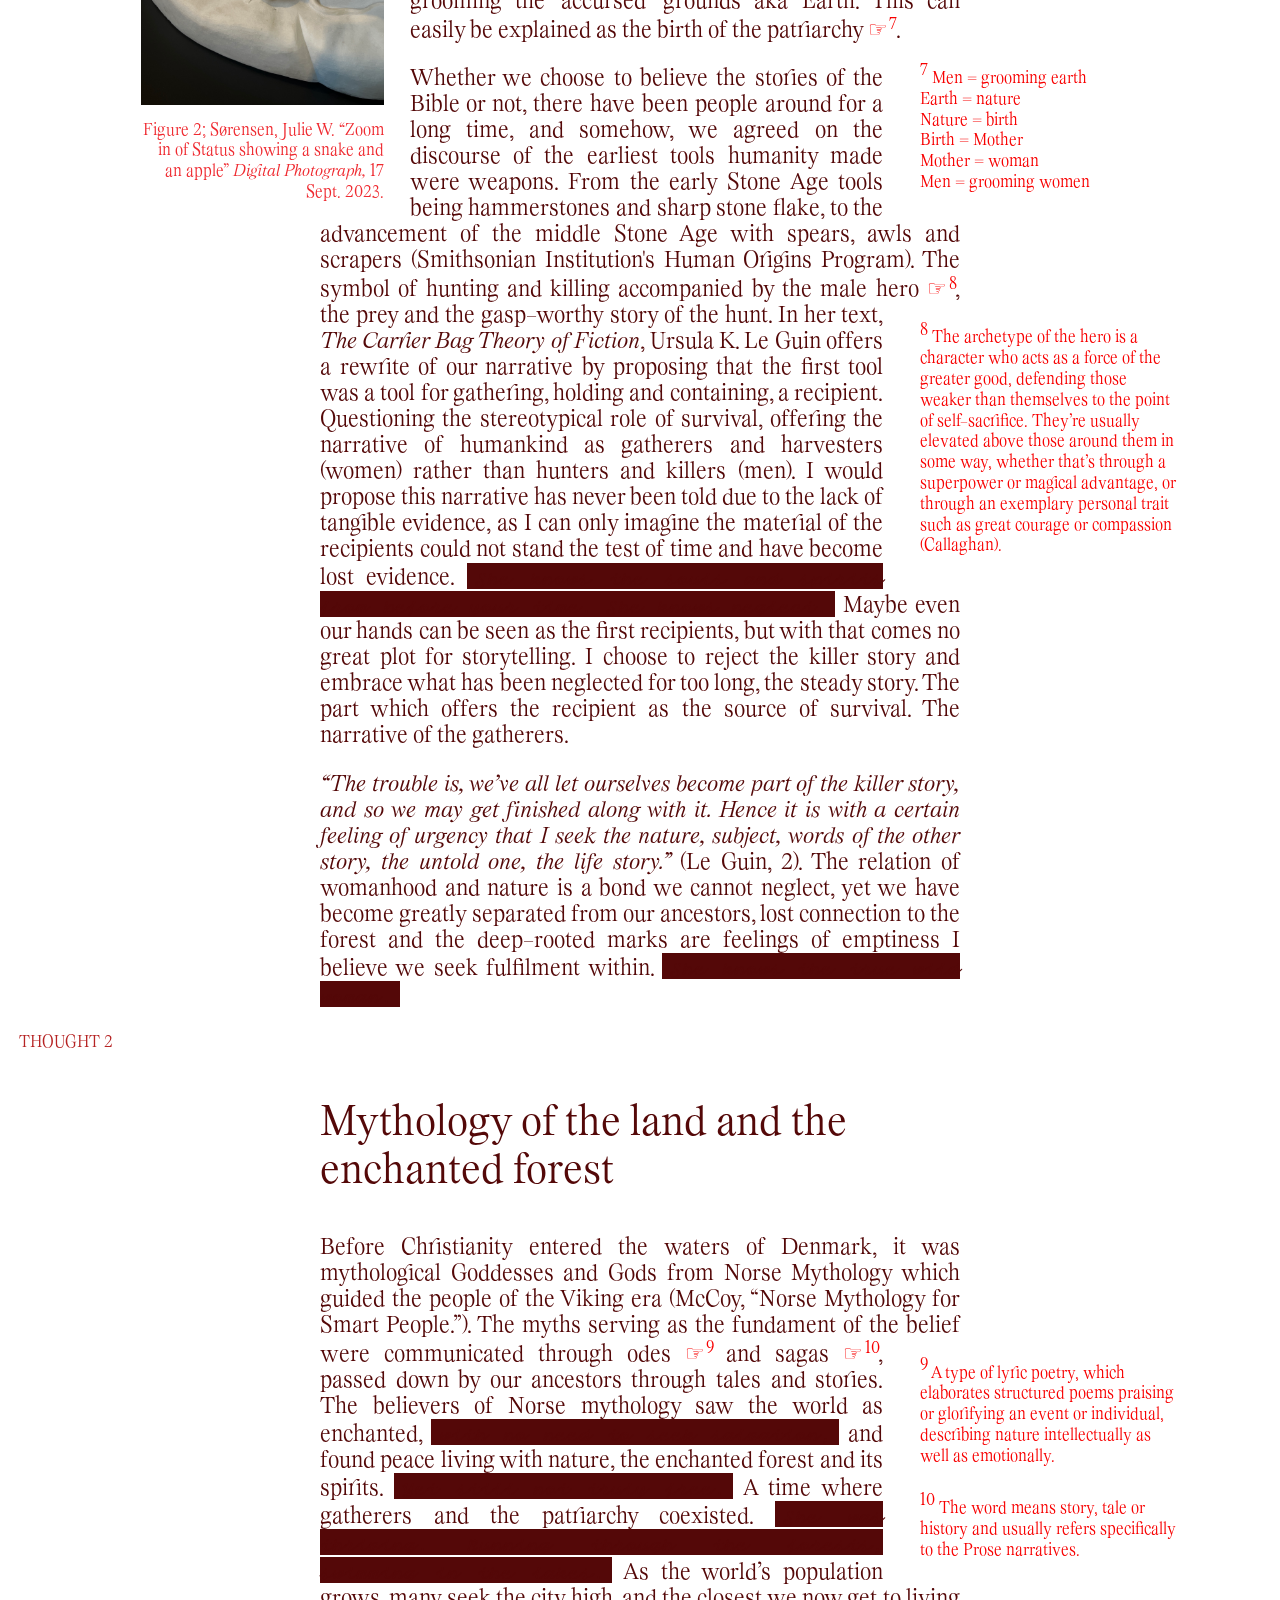
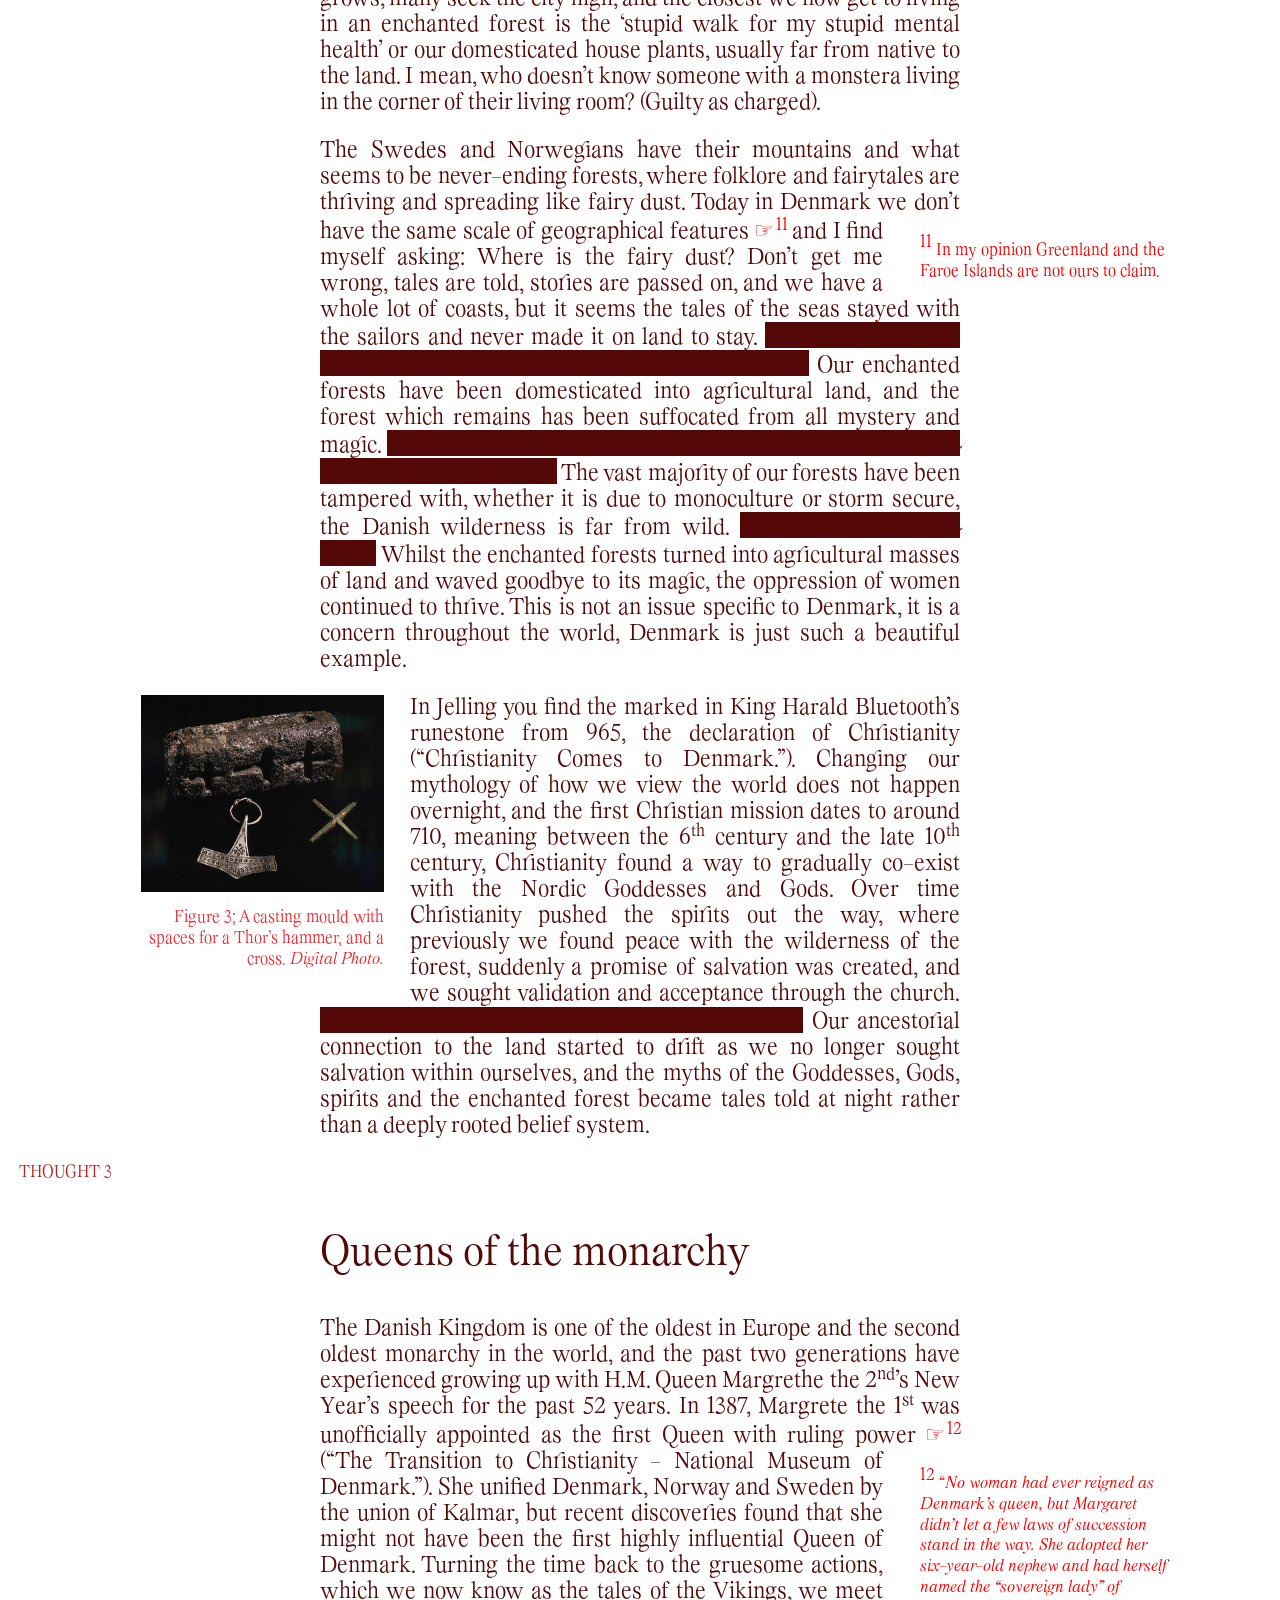
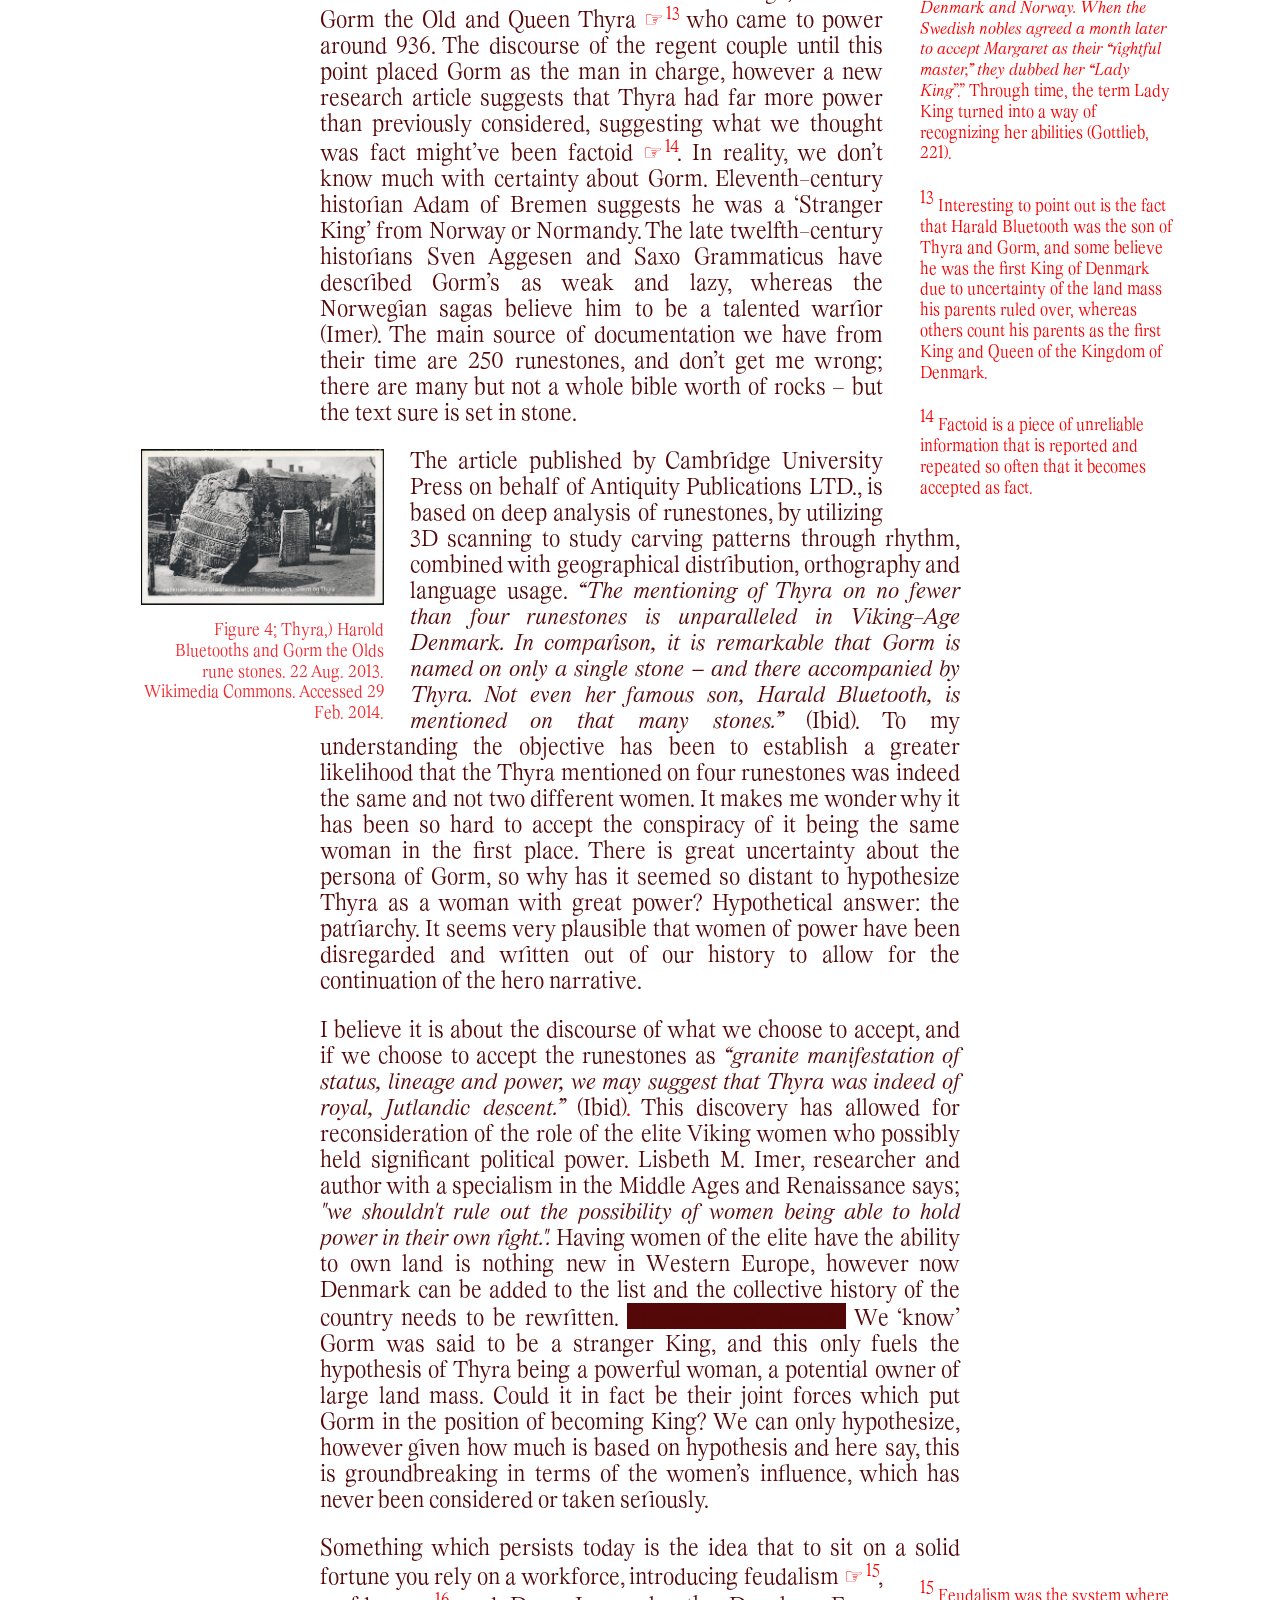
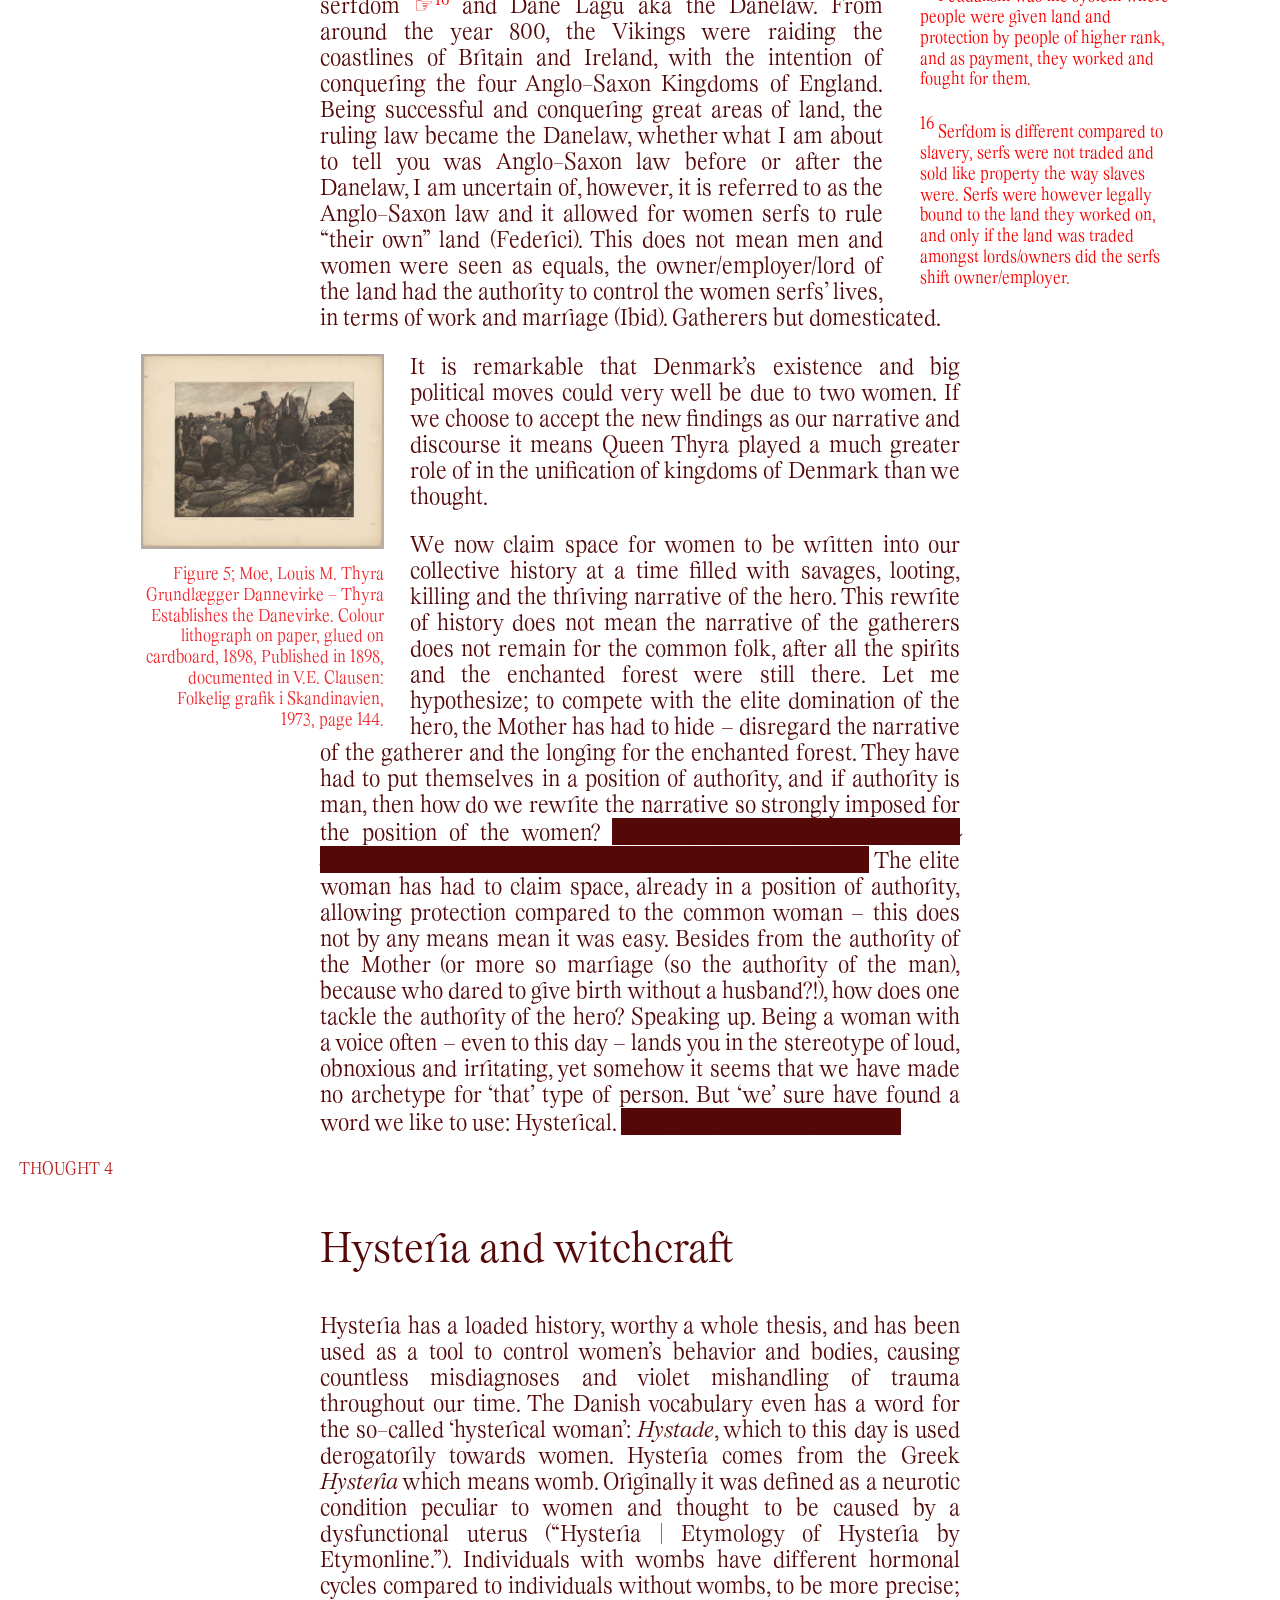
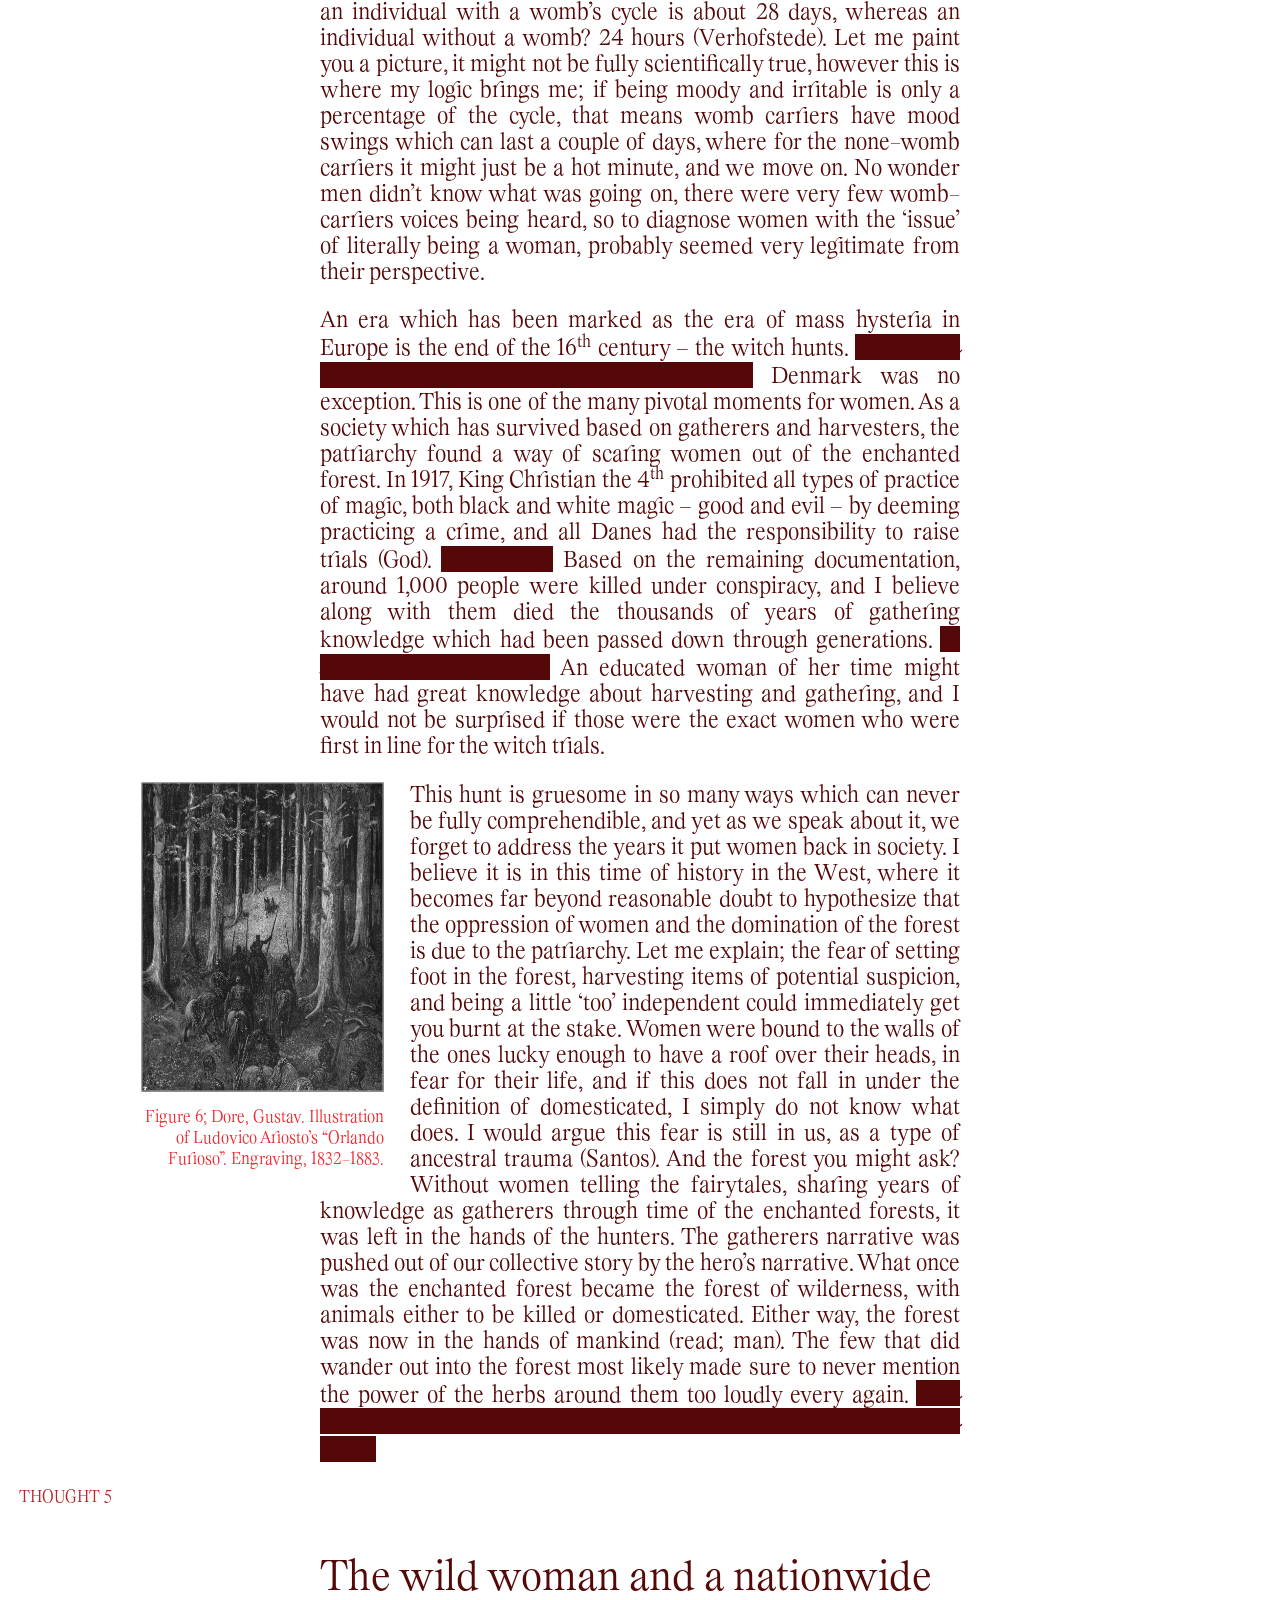
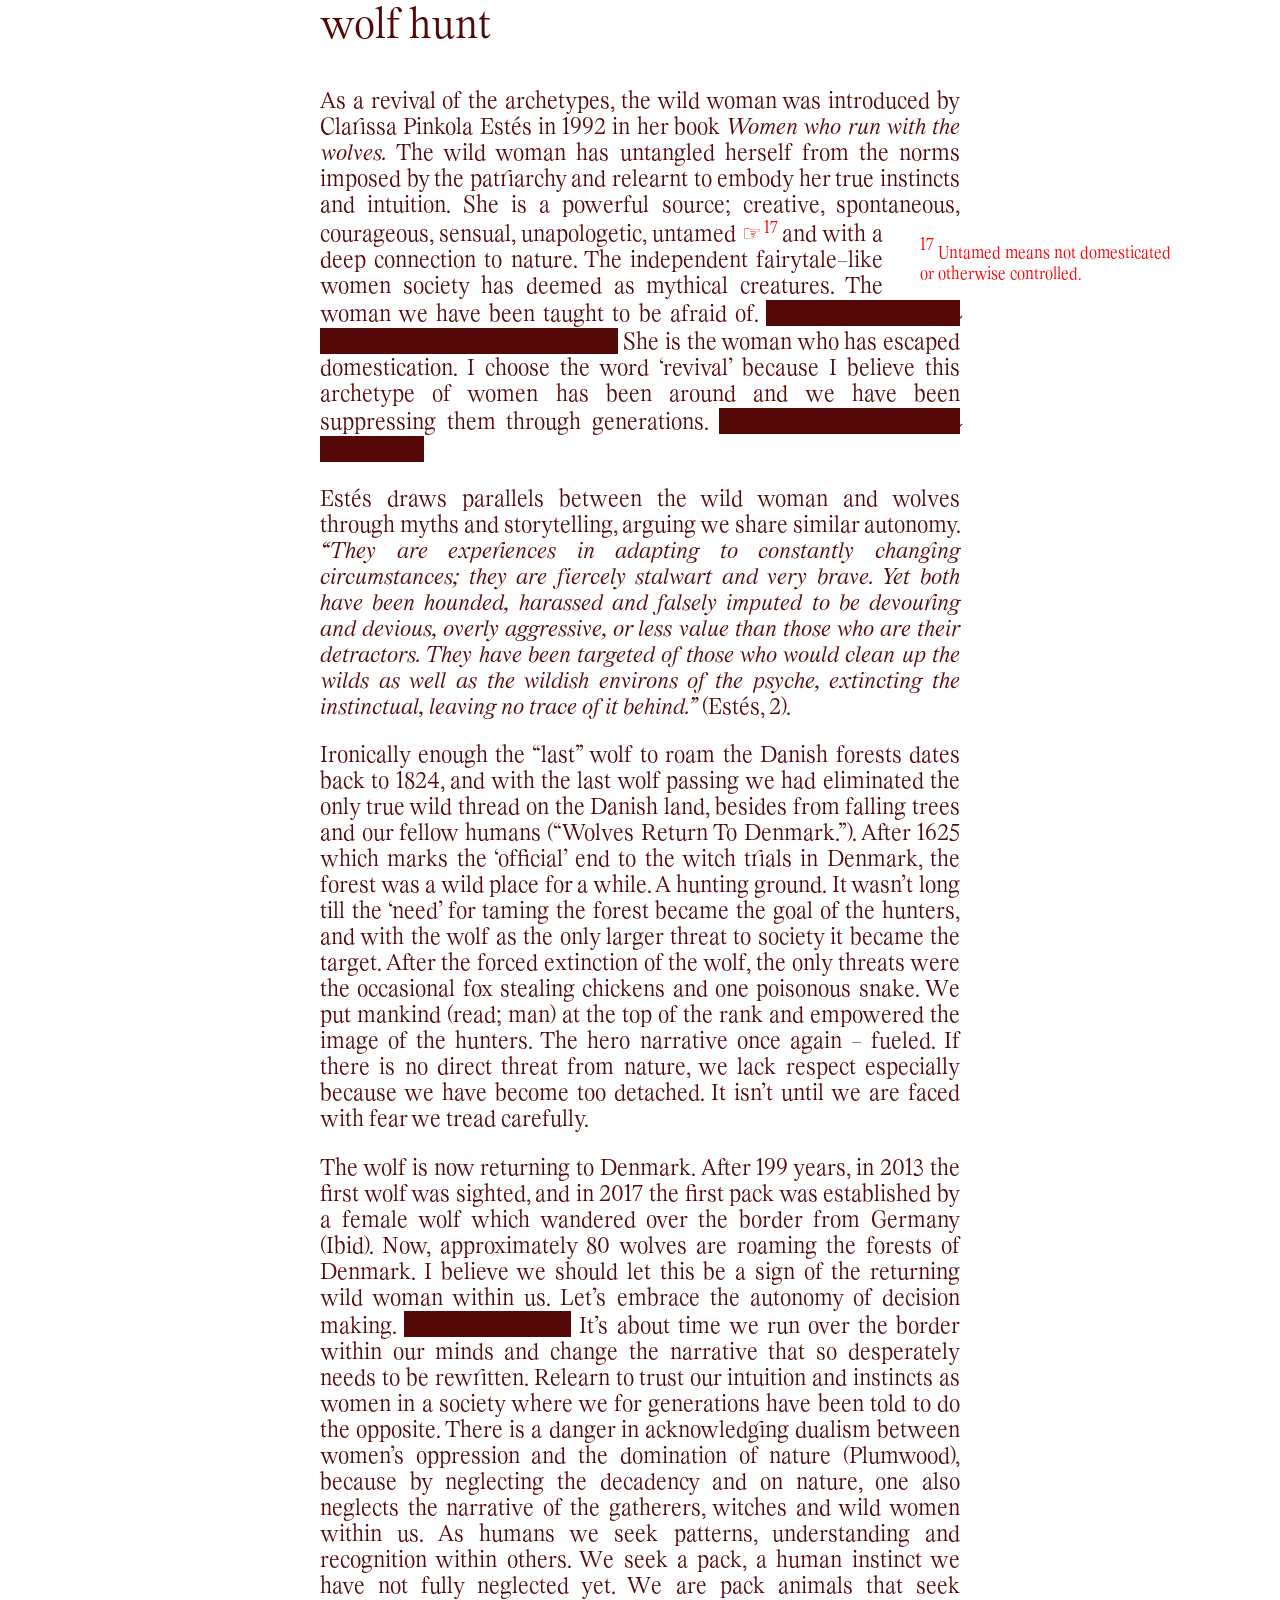
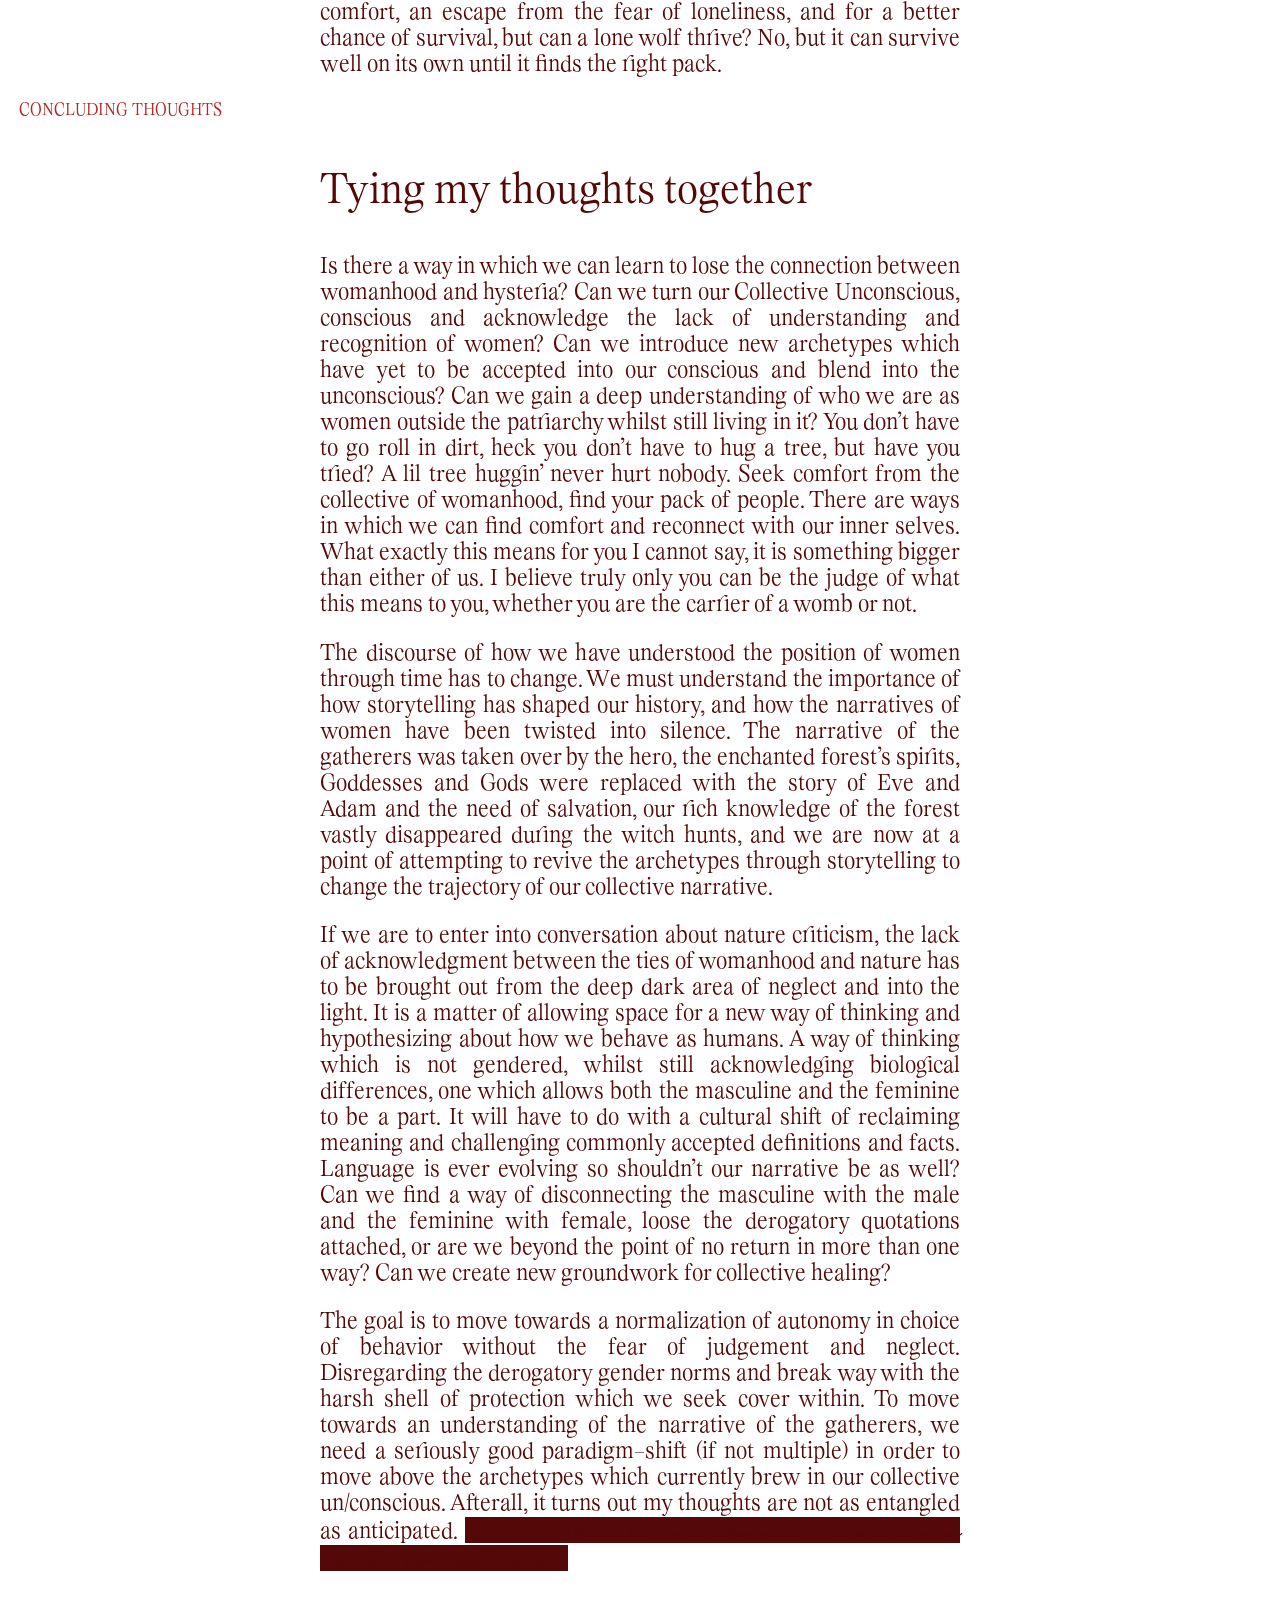
==== commit 57487854: "130324 final run 2" ====
--- a/index.html
+++ b/index.html
@@ -390,7 +390,7 @@
 							passed on, and we have a whole lot of coasts, but it seems the tales of the seas stayed with
 							the sailors and never
 							made it on land to stay. <span class="spirit">She is with us. Might seem long gone but she
-								is there.</span> enchanted forests have been
+								is there.</span> Our enchanted forests have been
 							domesticated into agricultural land, and the forest which remains has been suffocated from
 							all mystery and magic.
 							<span class="spirit">Brewing by the shores, deep in the soil by the roots of the
@@ -886,8 +886,8 @@
 								you to the two of you for
 								always encouraging my thoughts and questions. Abbie, thank you for making sure my
 								thoughts made sense when I was blinded by my
-								own document. Dirk Vis, thank you for your guidance, expertise, and encouragement. Last
-								but not least a big thank
+								own words. Dirk Vis, thank you for your guidance, and encouragement. Last
+								but not least, thank
 								you to my thesis group; Elisa de la Serna Gallego, Jade Akkerman, Stefa(niia) Bodnia and
 								Balázs Milánik, your
 								feedback through this process has been extremely helpful.<br>
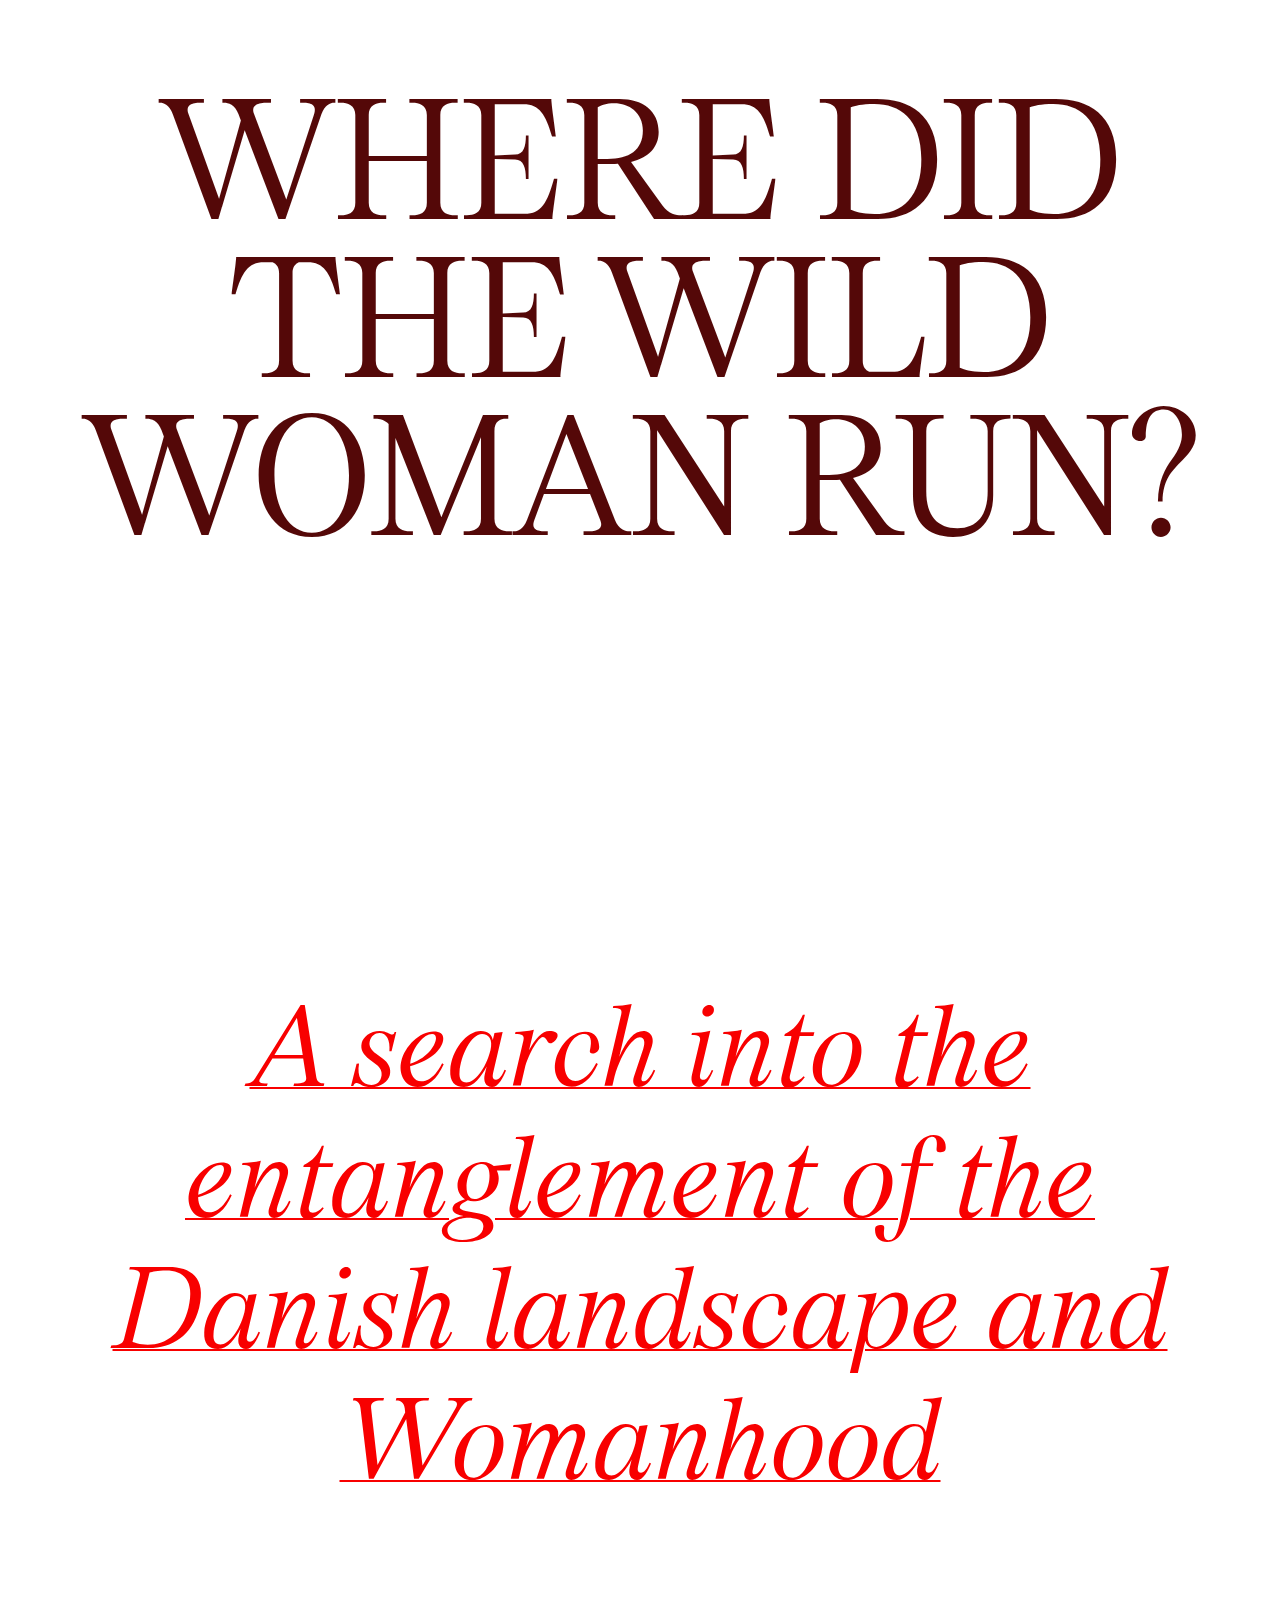
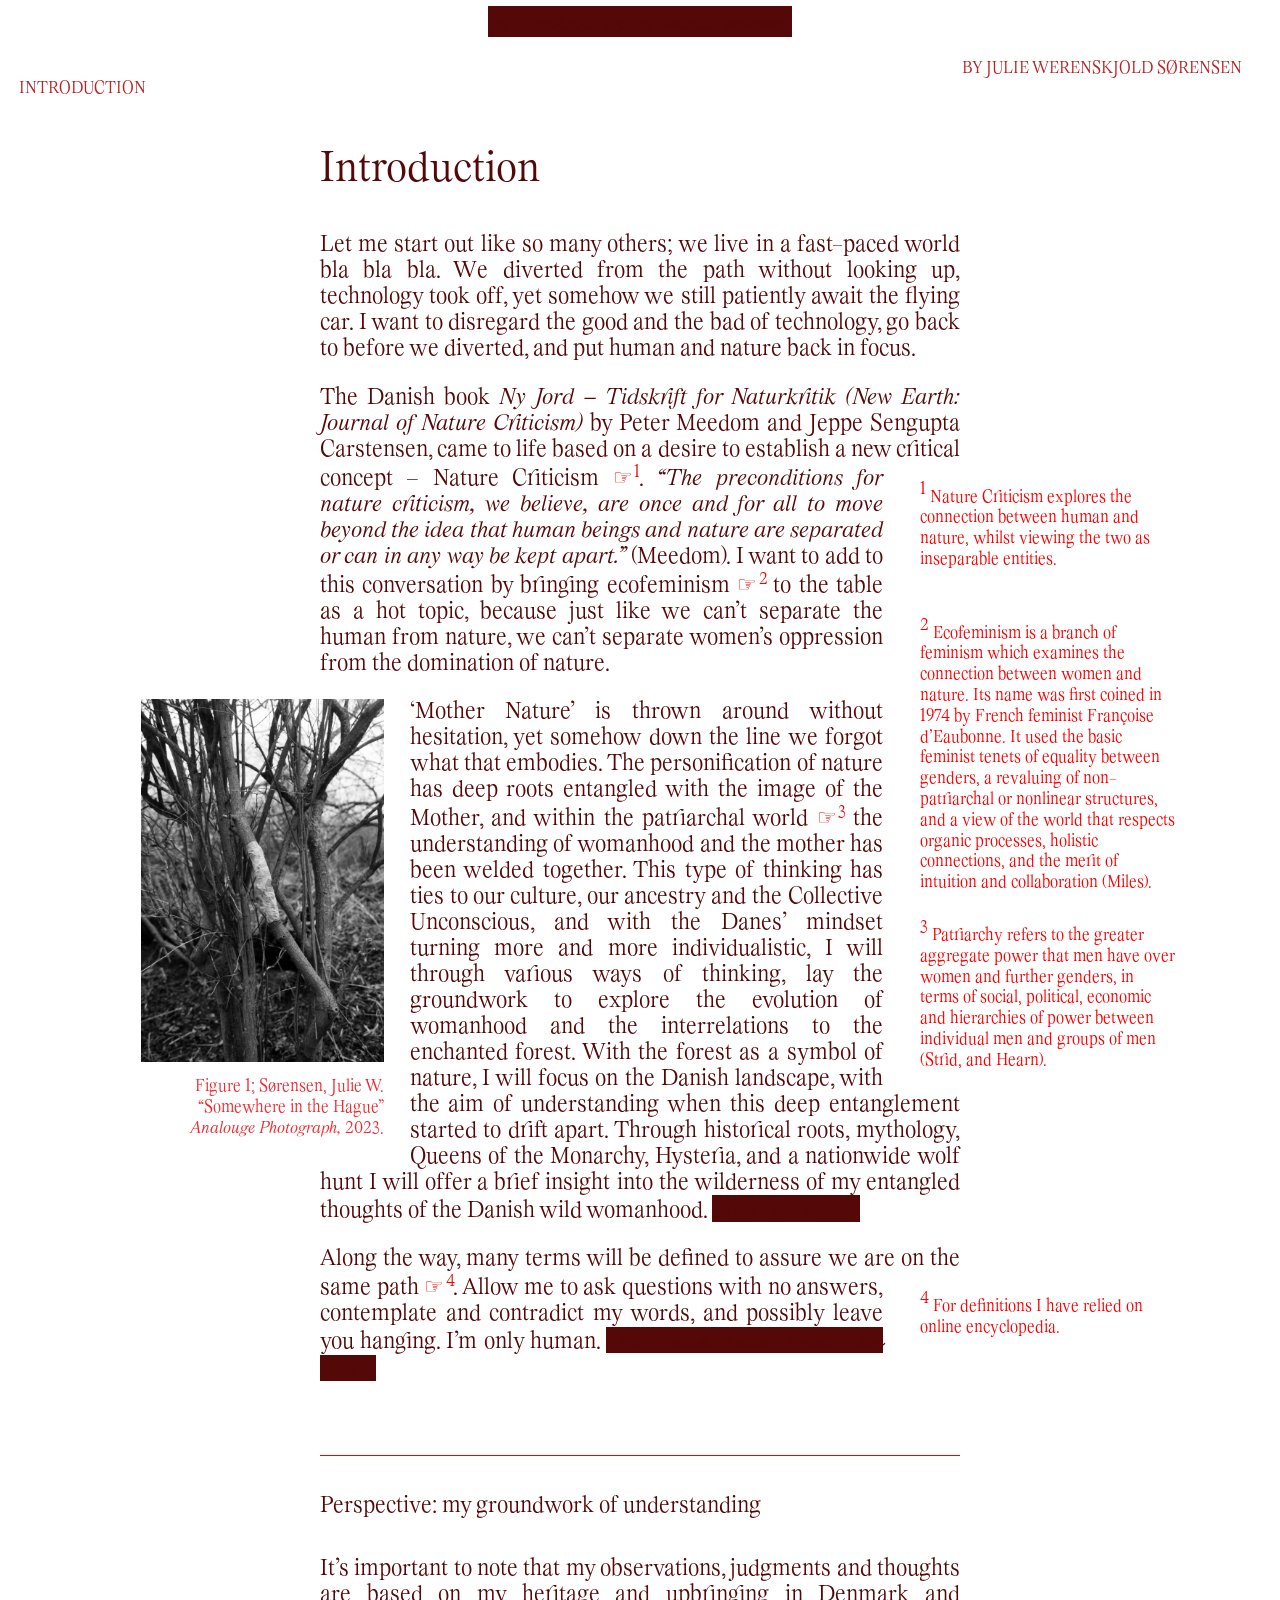
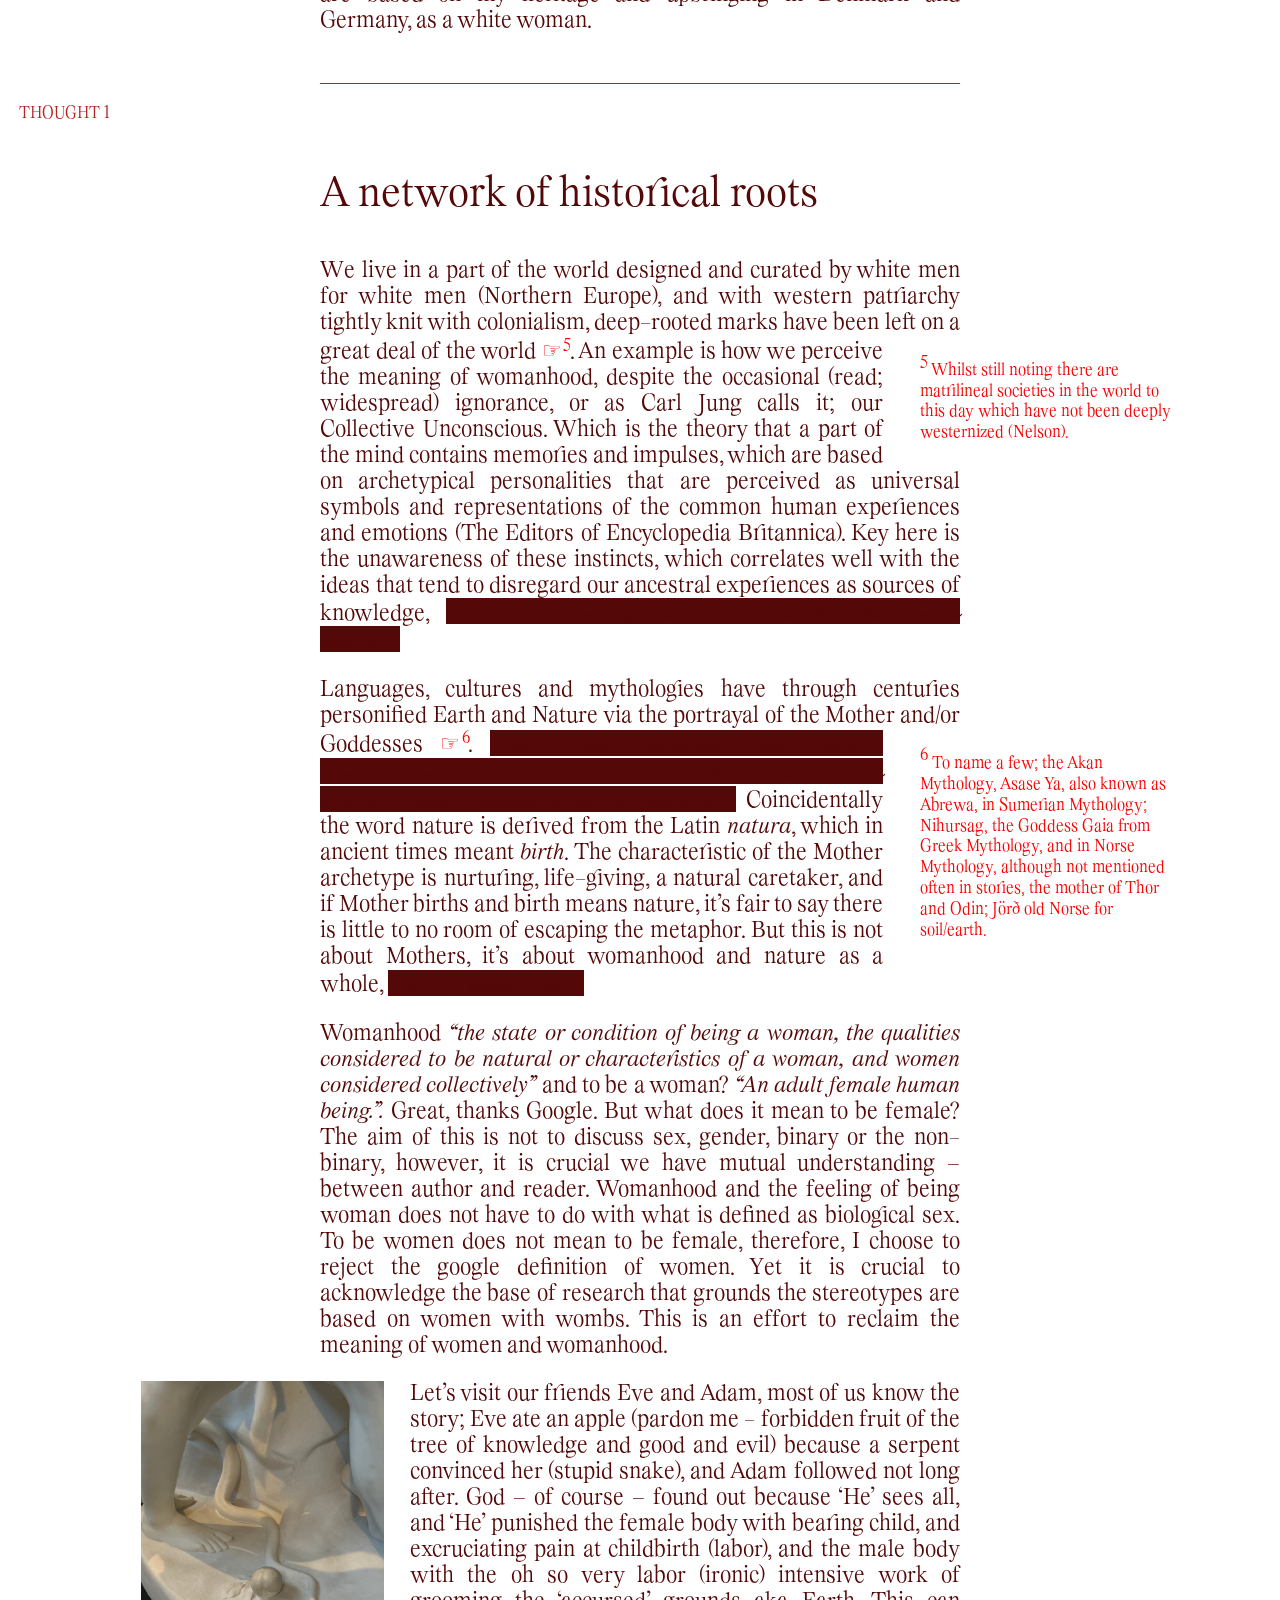
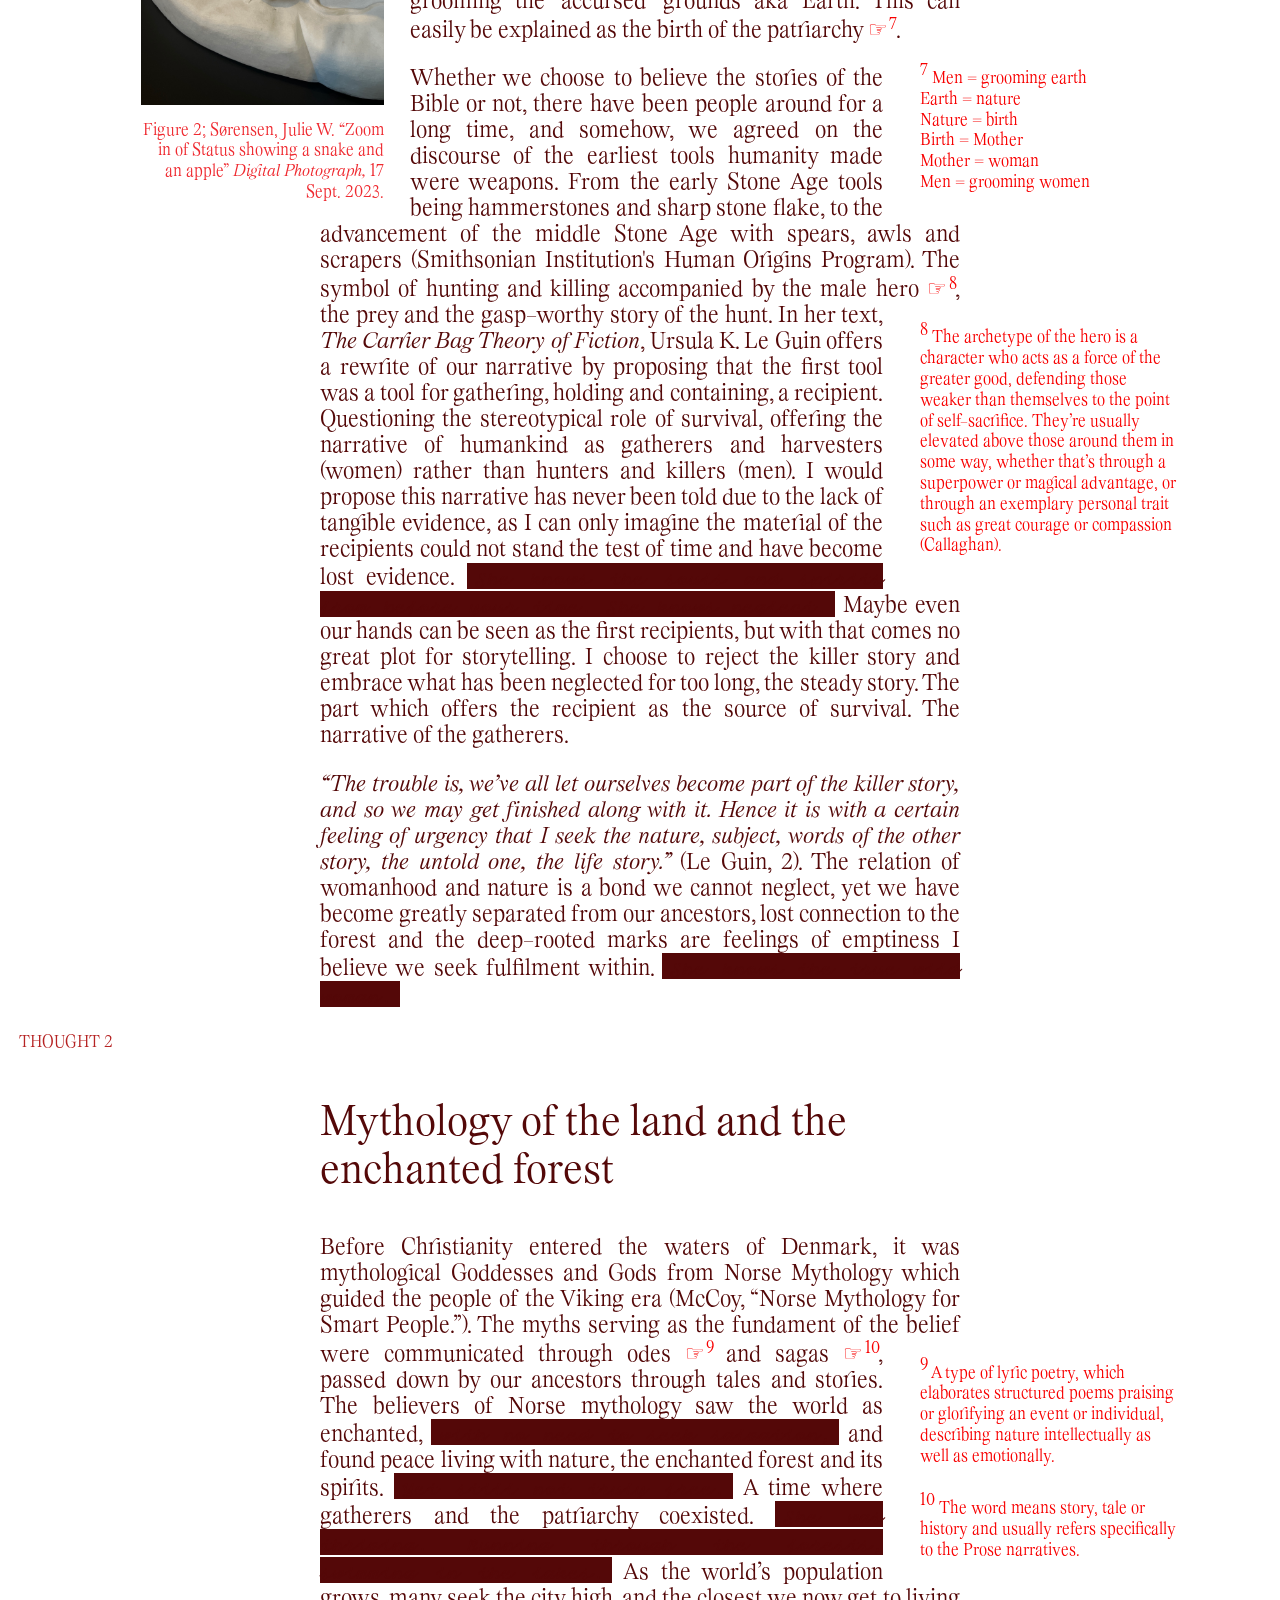
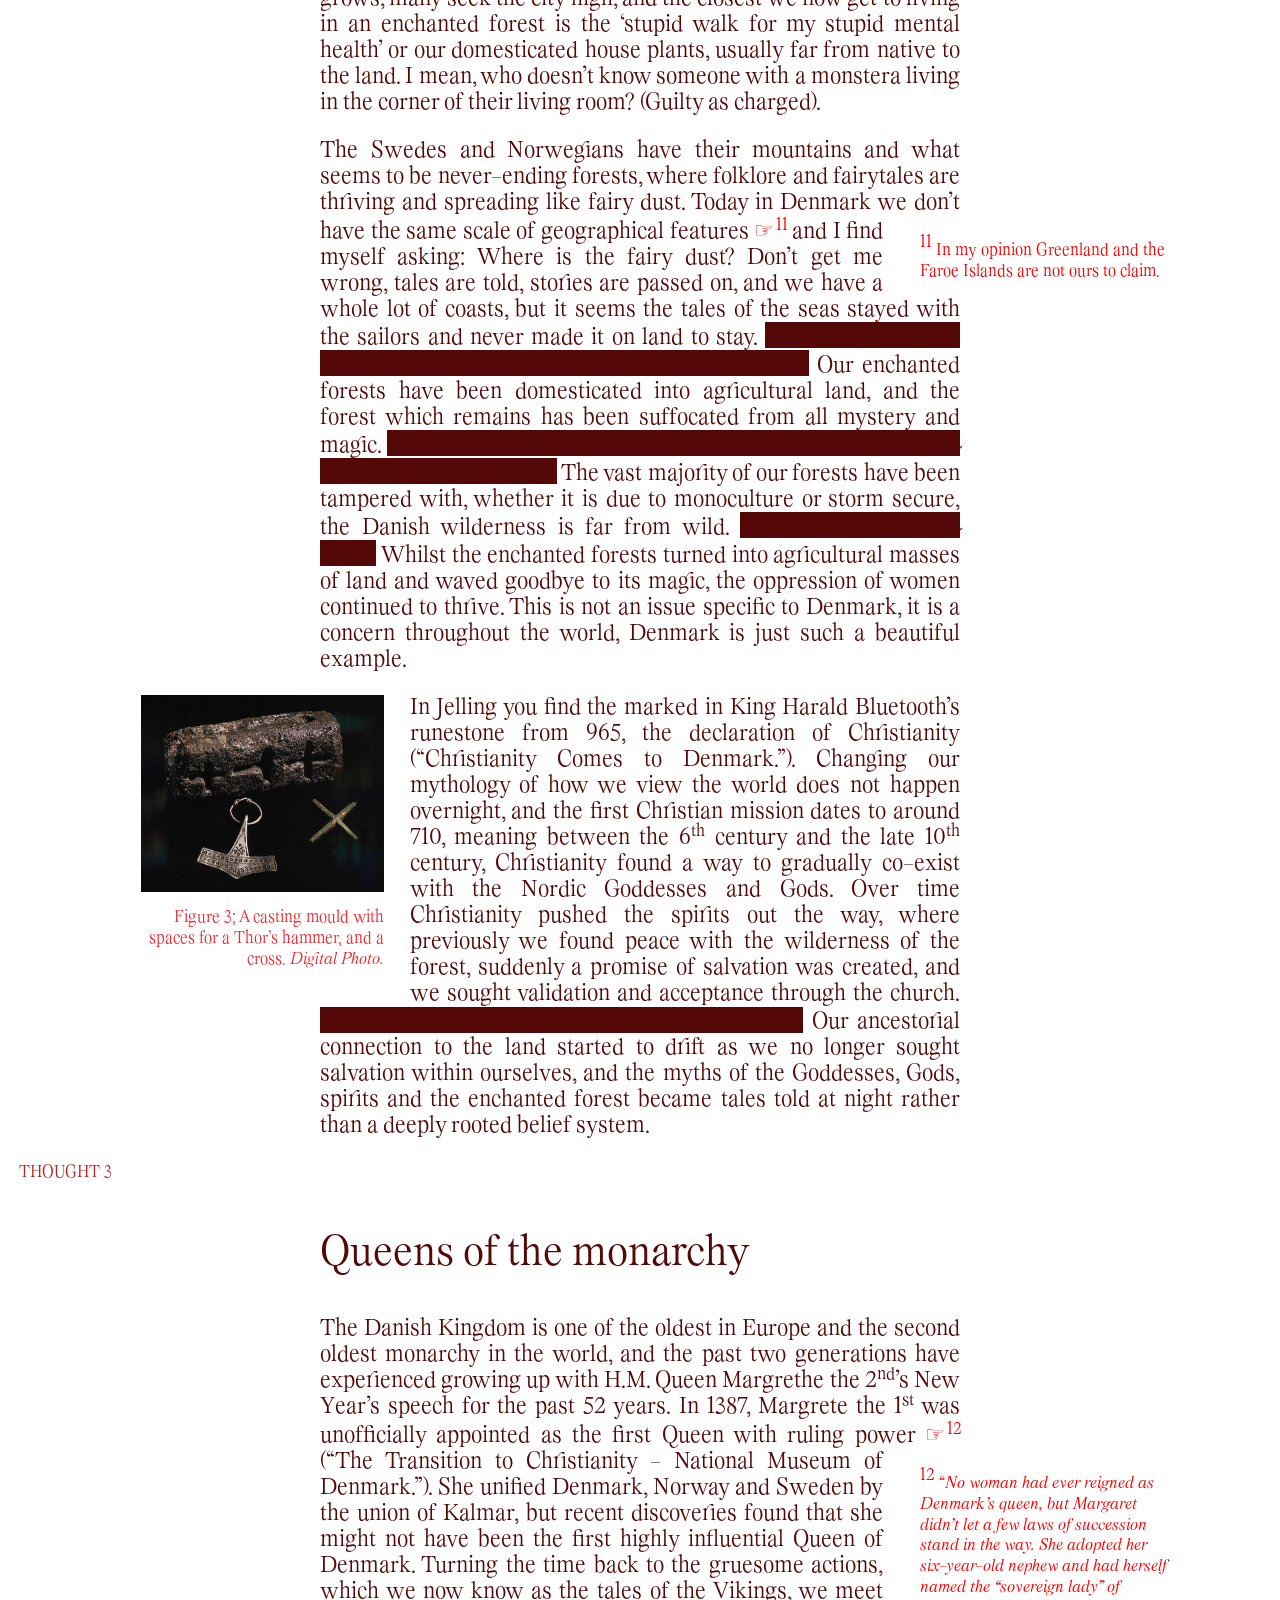
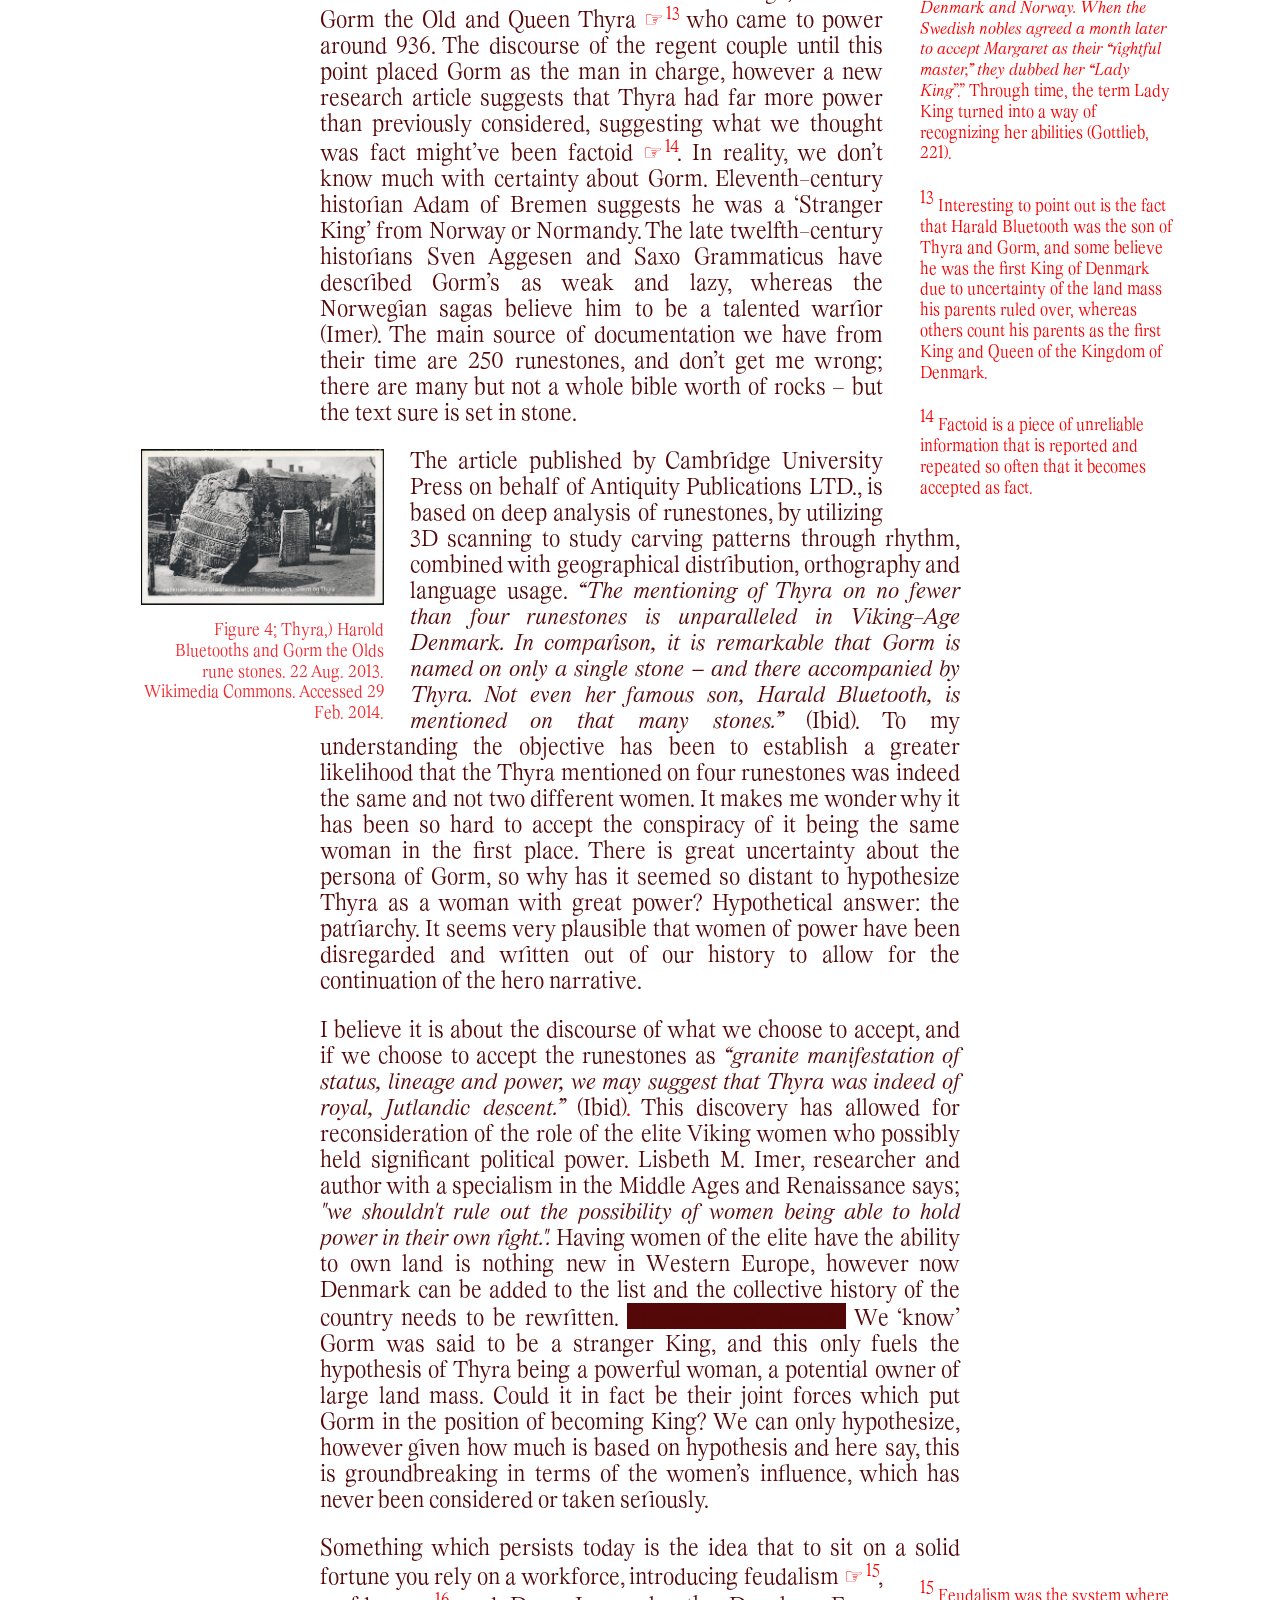
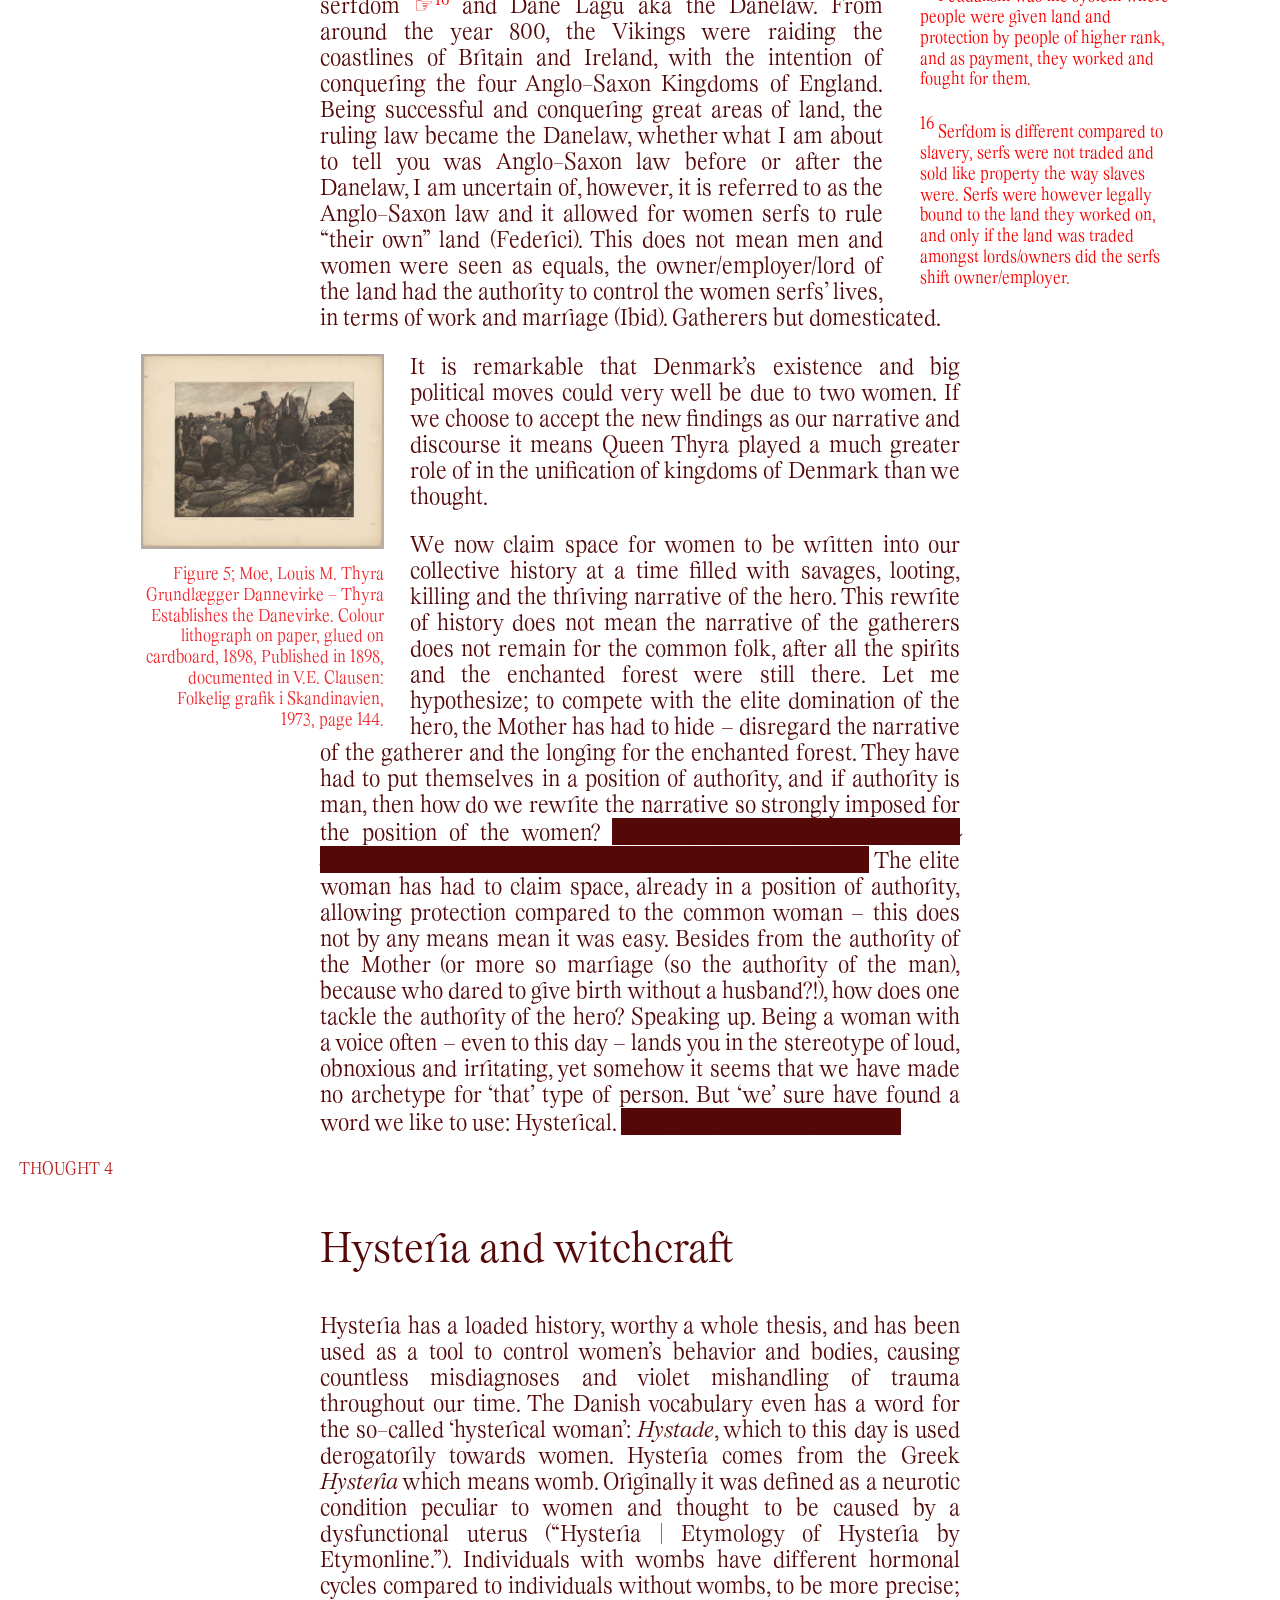
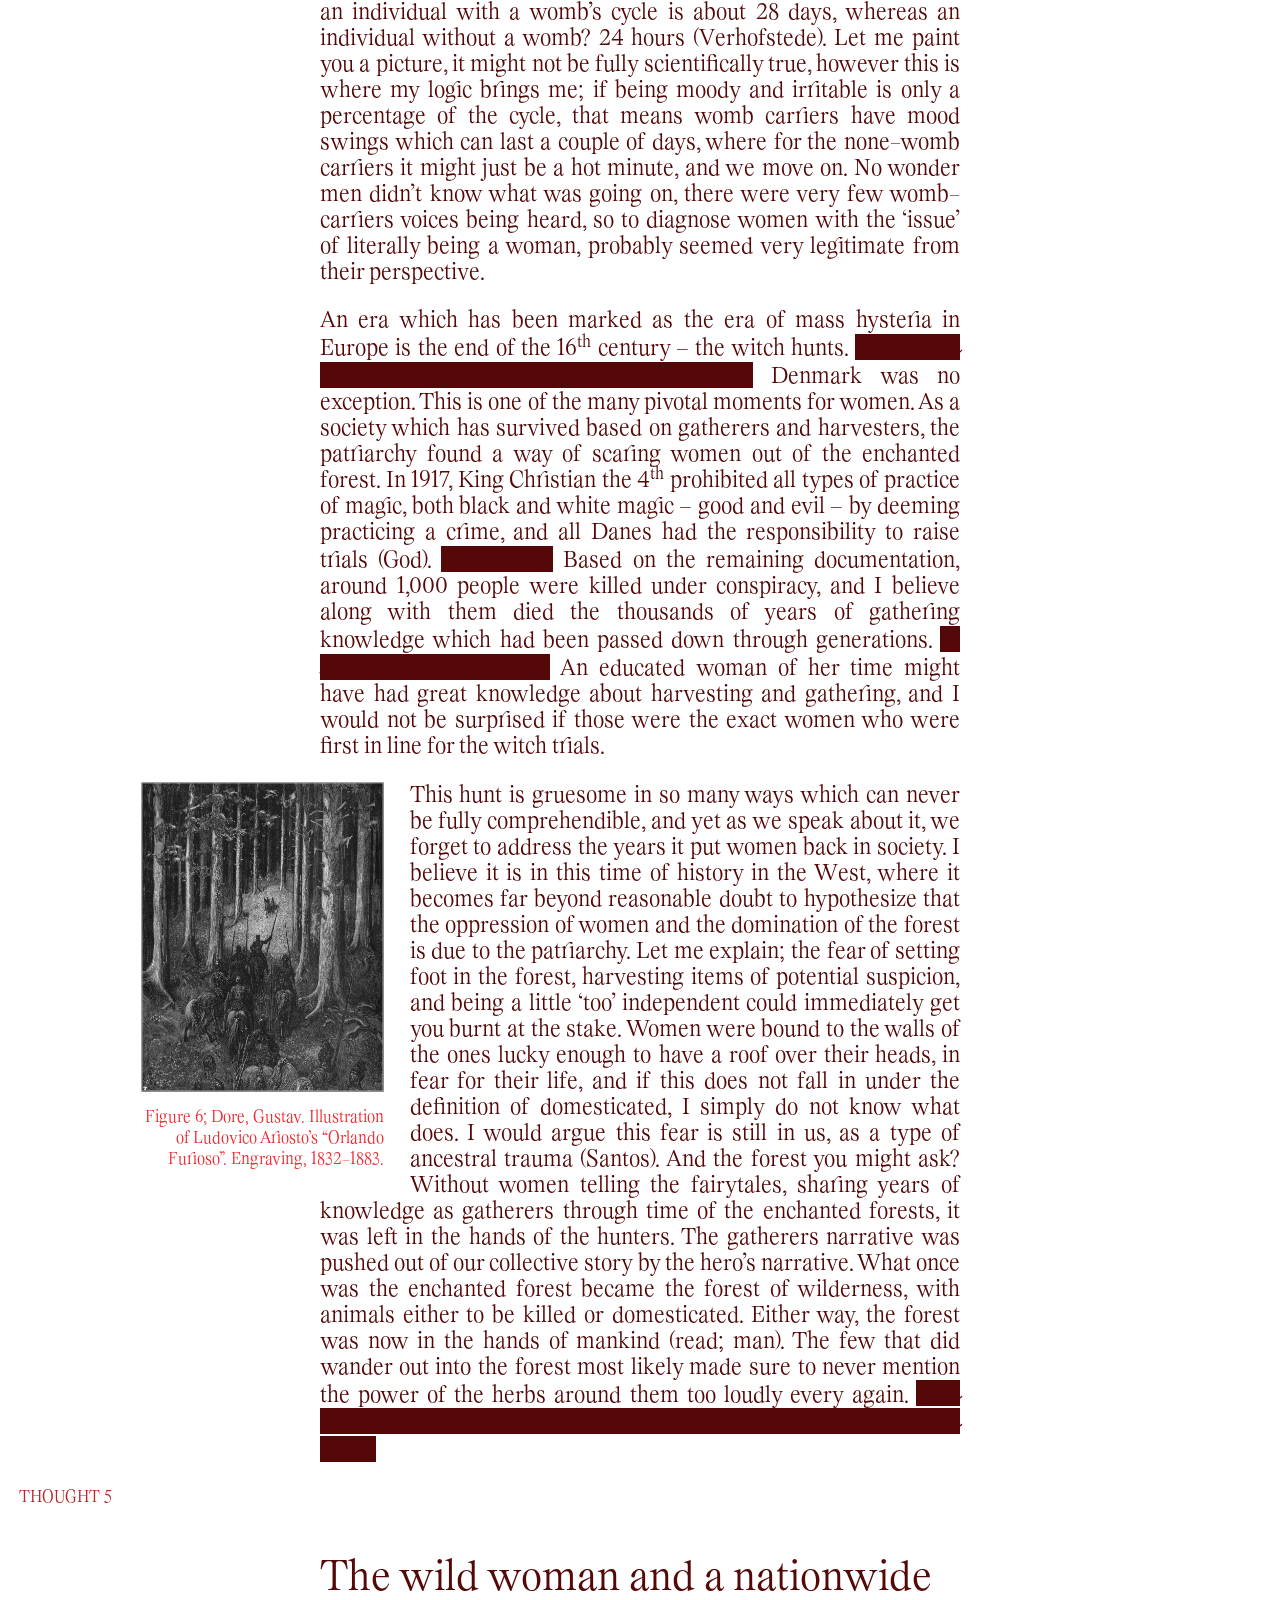
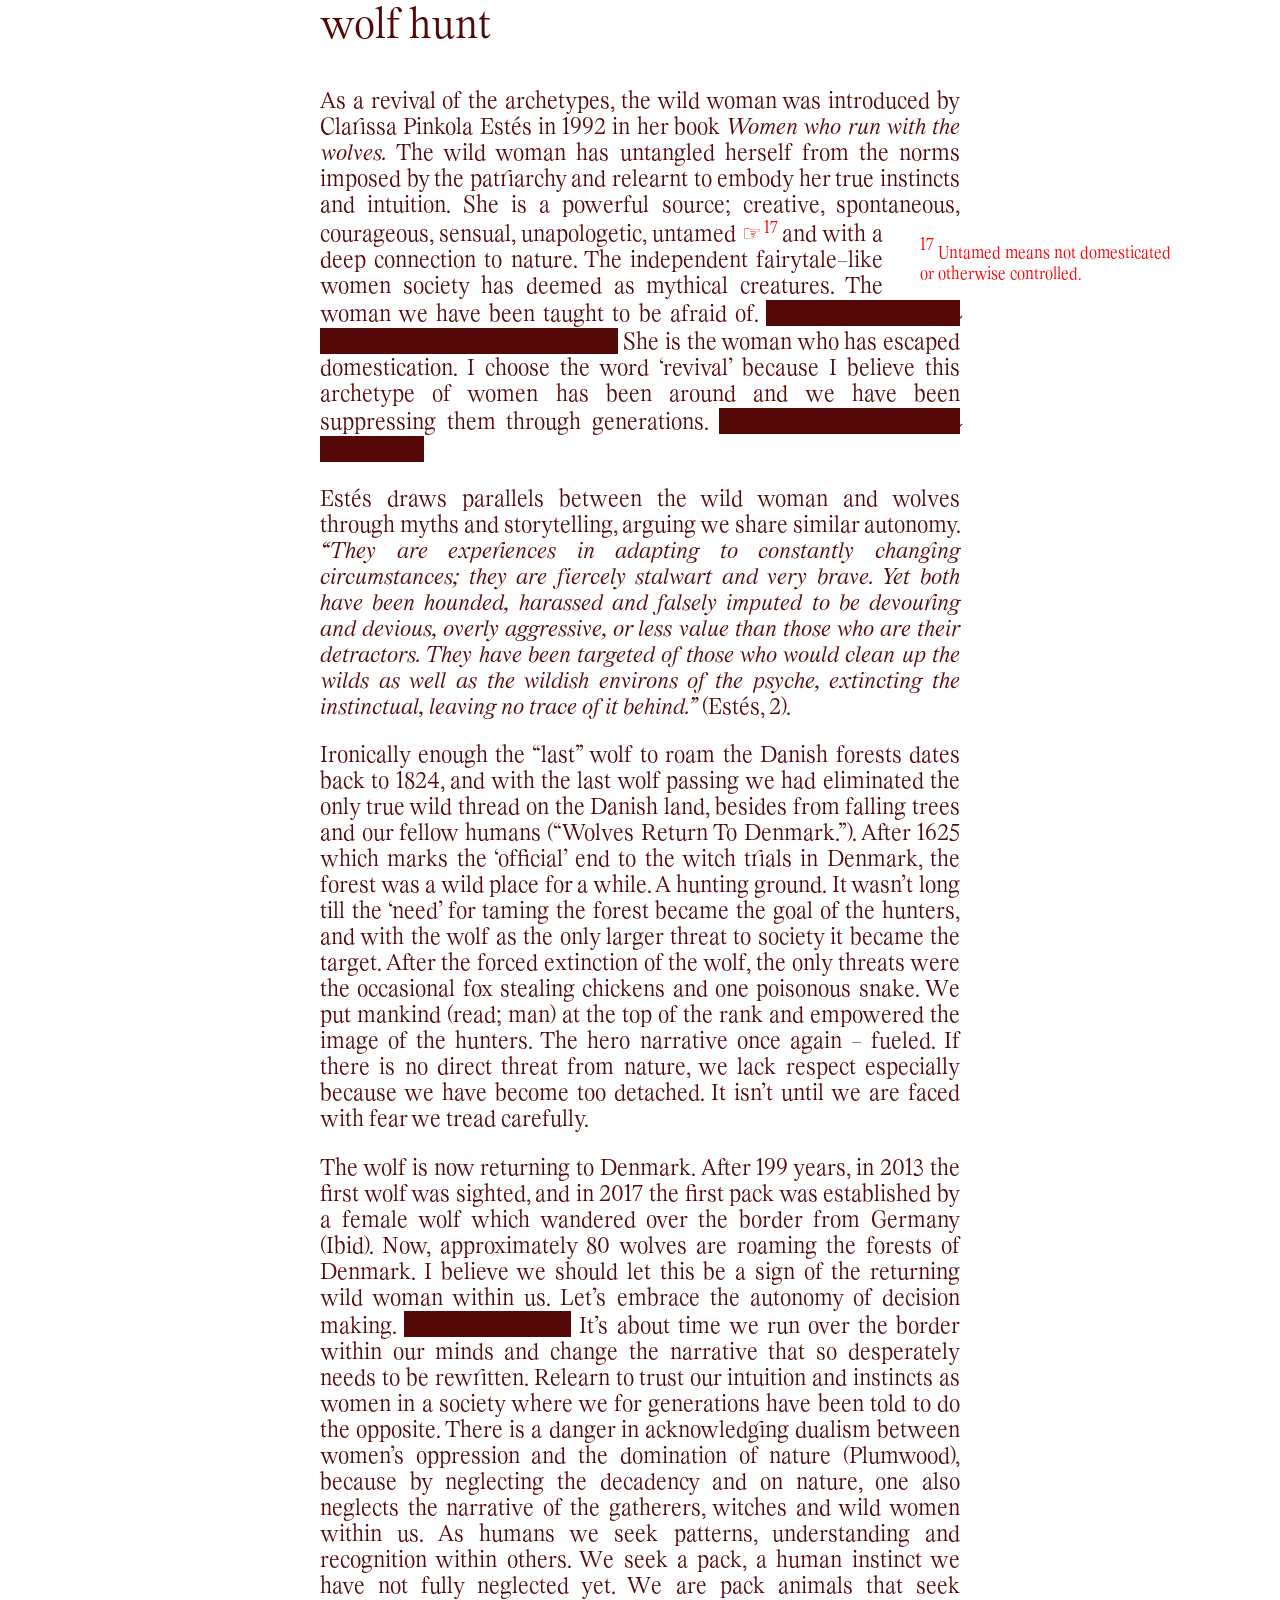
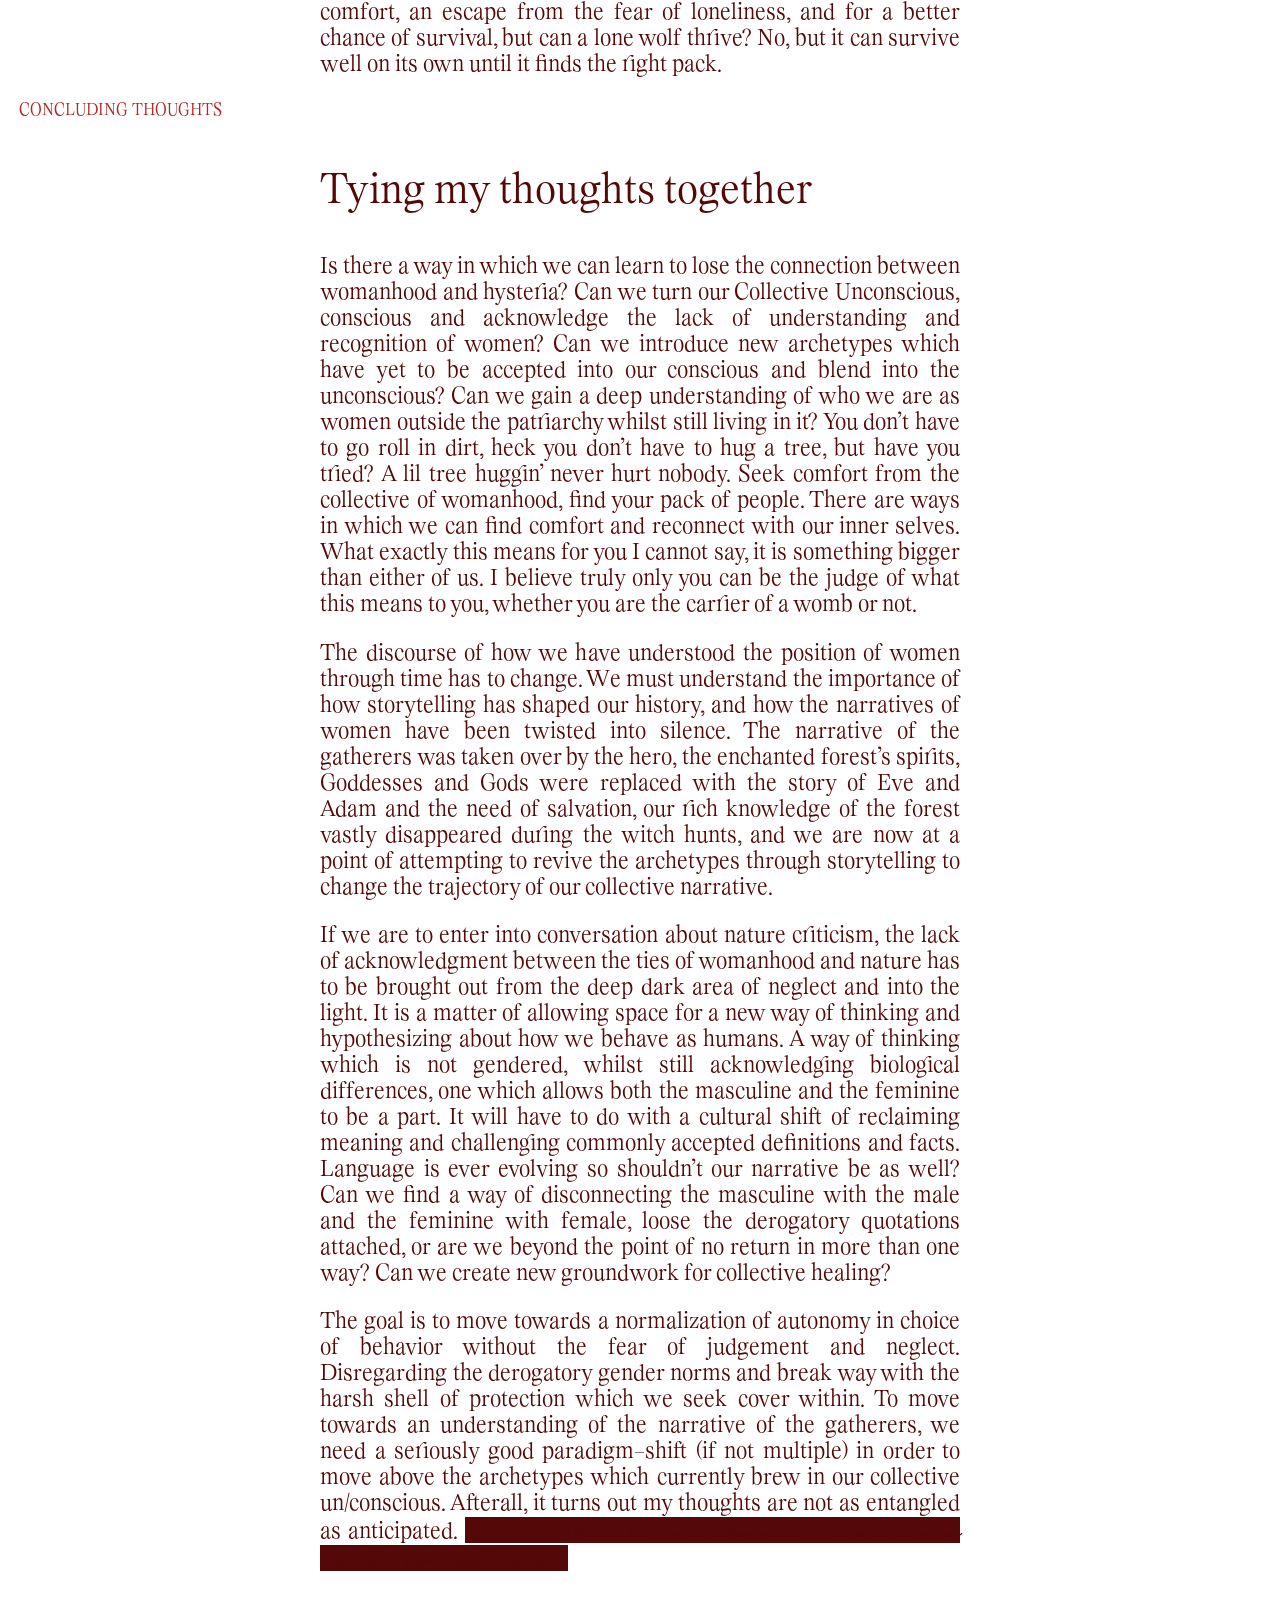
==== commit 67e82992: "Update index.html" ====
--- a/index.html
+++ b/index.html
@@ -108,8 +108,8 @@
 						concept – Nature
 						Criticism<span class="sidenote-wrapper"><label for="sn-0" class="margin-toggle sidenote-number">
 								&#x261E;</label><input type="checkbox" id="sn-0" class="margin-toggle" /><span
-								class="sidenote">Nature Criticism explored the
-								connection between humans and nature, whilst viewing the two as inseparable entities.
+								class="sidenote">Nature Criticism explores the
+								connection between human and nature, whilst viewing the two as inseparable entities.
 								<br />
 							</span></span>. <em>“The preconditions for nature criticism, we believe, are once and for
 							all to move beyond the
